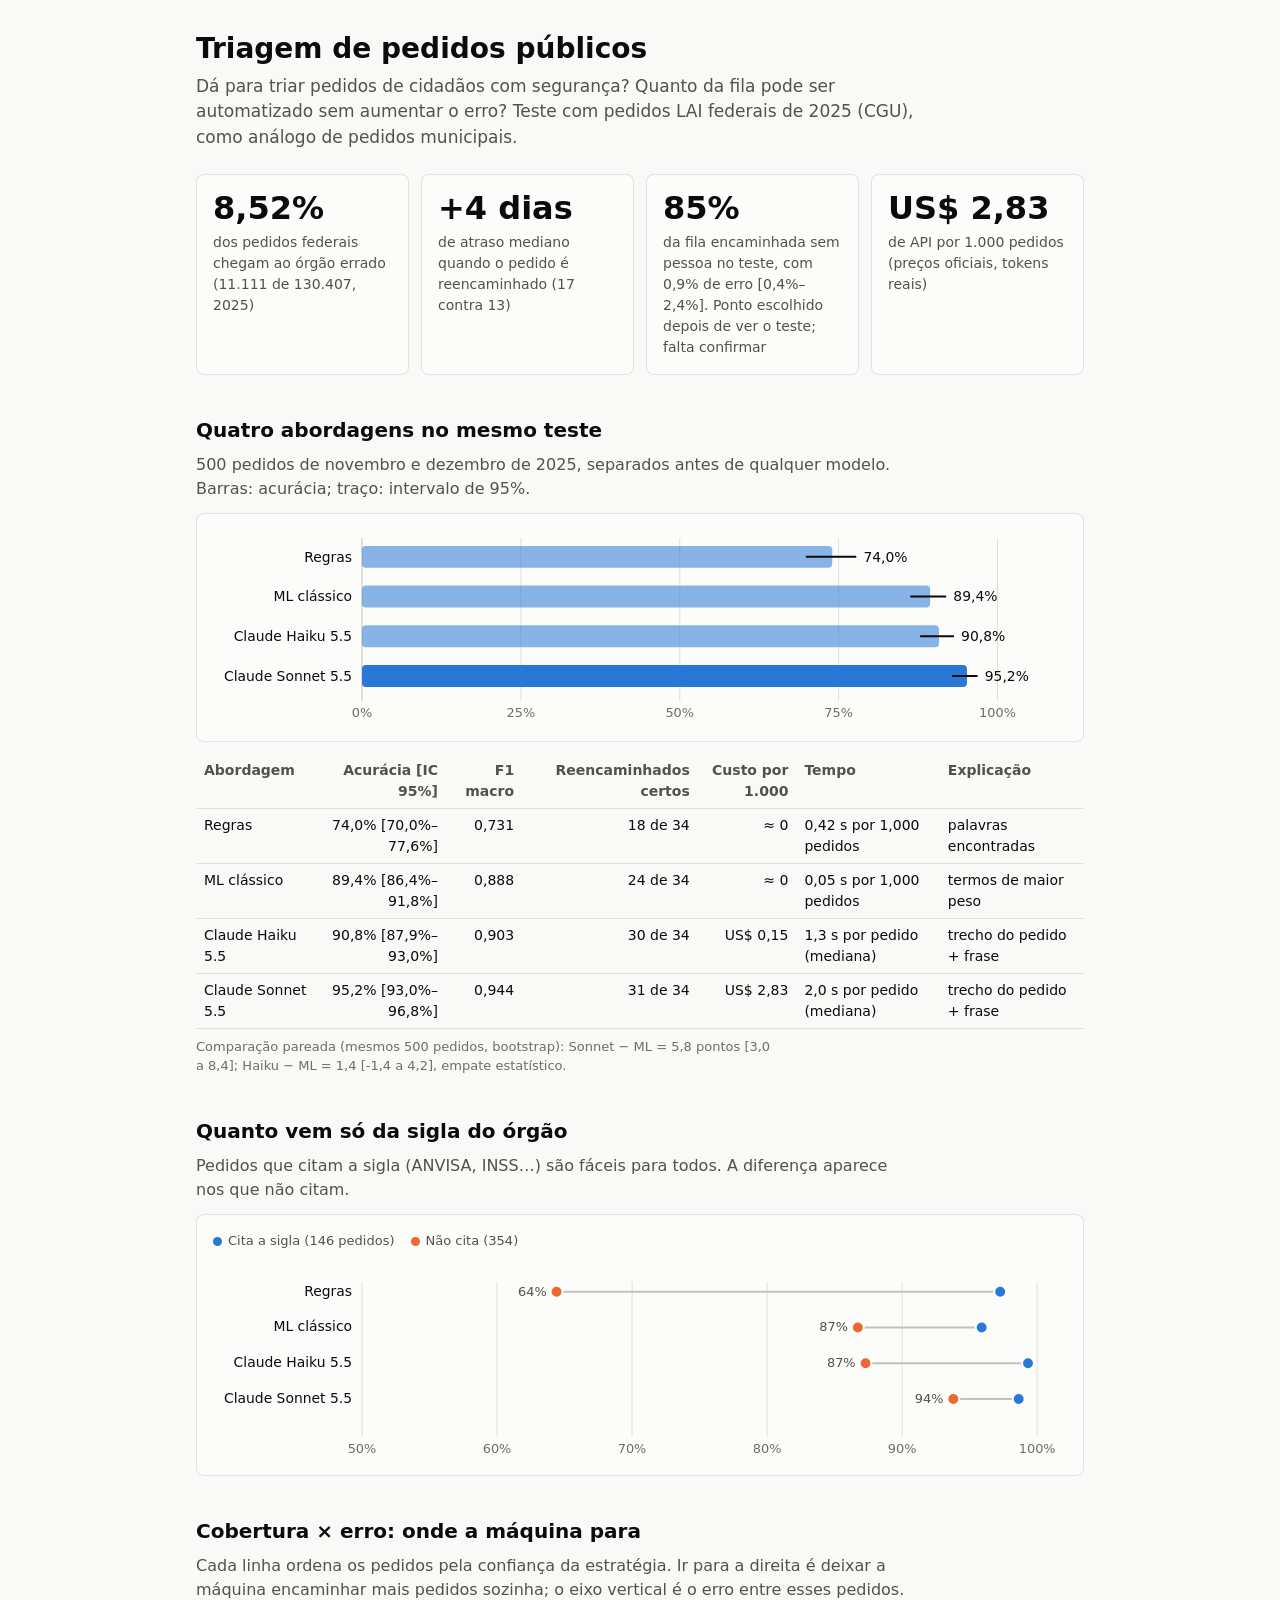
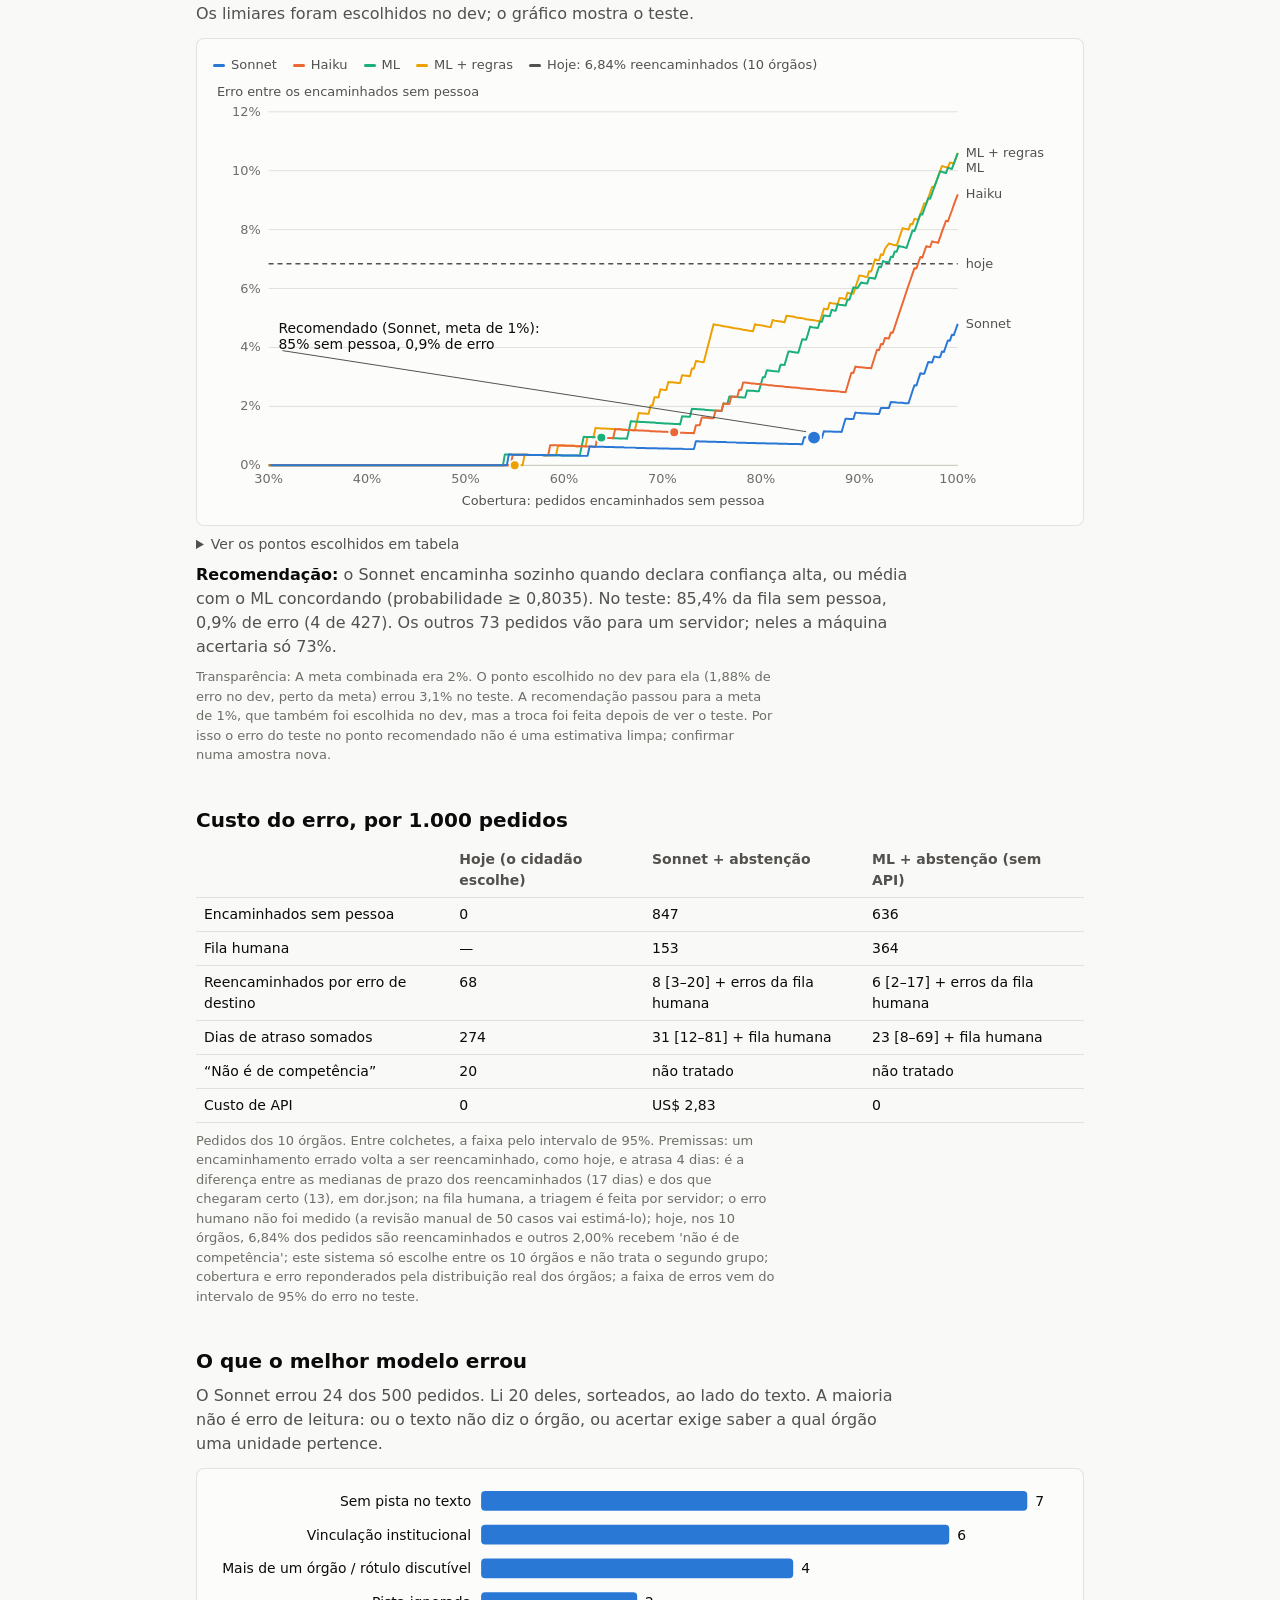
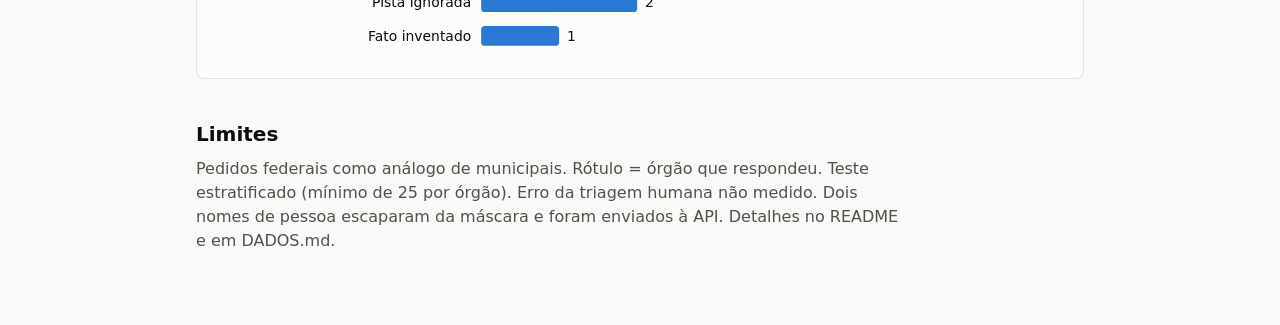
==== report.html @ 38d120eb "Marco 5: README para avaliador de negócio, DECISAO, report.html e roteiro - README na ordem: dor, o " ====
<!doctype html>
<html lang="pt-BR">
<head>
<meta charset="utf-8">
<meta name="viewport" content="width=device-width, initial-scale=1">
<title>Triagem de pedidos públicos</title>
<style>
:root {
  color-scheme: light;
  --page: #f9f9f7; --surface: #fcfcfb; --ink: #0b0b0b; --ink-2: #52514e; --muted: #6f6d68;
  --grid: #e1e0d9; --axis: #c3c2b7; --border: rgba(11,11,11,0.10);
  --s1: #2a78d6; --s2: #eb6834; --s3: #1baf7a; --s4: #eda100; --ref: #52514e;
}
@media (prefers-color-scheme: dark) {
  :root:not([data-theme="light"]) {
    color-scheme: dark;
    --page: #0d0d0d; --surface: #1a1a19; --ink: #f0efec; --ink-2: #c3c2b7; --muted: #9a988f;
    --grid: #2c2c2a; --axis: #383835; --border: rgba(255,255,255,0.10);
    --s1: #3987e5; --s2: #d95926; --s3: #199e70; --s4: #c98500; --ref: #c3c2b7;
  }
}
:root[data-theme="dark"] {
  color-scheme: dark;
  --page: #0d0d0d; --surface: #1a1a19; --ink: #f0efec; --ink-2: #c3c2b7; --muted: #9a988f;
  --grid: #2c2c2a; --axis: #383835; --border: rgba(255,255,255,0.10);
  --s1: #3987e5; --s2: #d95926; --s3: #199e70; --s4: #c98500; --ref: #c3c2b7;
}
* { box-sizing: border-box; }
body { margin: 0; background: var(--page); color: var(--ink); font: 16px/1.5 system-ui, -apple-system, "Segoe UI", sans-serif; }
main { max-width: 920px; margin: 0 auto; padding: 32px 16px 64px; }
h1 { font-size: 28px; line-height: 1.2; margin: 0 0 8px; }
h2 { font-size: 20px; margin: 40px 0 8px; }
p { margin: 8px 0; color: var(--ink-2); max-width: 70ch; }
.lead { font-size: 17px; }
.tiles { display: grid; grid-template-columns: repeat(auto-fit, minmax(min(180px, 100%), 1fr)); gap: 12px; margin: 24px 0 8px; }
.tile { background: var(--surface); border: 1px solid var(--border); border-radius: 8px; padding: 16px; }
.tile .v { font-size: 32px; font-weight: 600; line-height: 1.1; }
.tile .l { color: var(--ink-2); font-size: 14px; margin-top: 6px; }
.card { background: var(--surface); border: 1px solid var(--border); border-radius: 8px; padding: 16px; margin-top: 12px; position: relative; overflow-x: auto; }
svg { display: block; width: 100%; min-width: 600px; height: auto; overflow: visible; }
svg text { fill: var(--muted); font-size: 13px; font-variant-numeric: tabular-nums; }
svg .lbl { fill: var(--ink); font-size: 14px; }
svg .lbl2 { fill: var(--ink-2); font-size: 13px; }
.legend { display: flex; flex-wrap: wrap; gap: 16px; font-size: 13px; color: var(--ink-2); margin-bottom: 8px; }
.legend span::before { content: ""; display: inline-block; width: 12px; height: 3px; border-radius: 2px; background: var(--c); margin-right: 6px; vertical-align: middle; }
.legend .dot::before { width: 9px; height: 9px; border-radius: 50%; }
.tip { position: absolute; pointer-events: none; background: var(--surface); color: var(--ink); border: 1px solid var(--border);
       border-radius: 6px; padding: 8px 10px; font-size: 13px; box-shadow: 0 2px 8px rgba(0,0,0,0.12); display: none; white-space: nowrap; z-index: 2; }
table { border-collapse: collapse; width: 100%; font-size: 14px; font-variant-numeric: tabular-nums; }
th, td { text-align: left; padding: 6px 8px; border-bottom: 1px solid var(--grid); vertical-align: top; }
th { color: var(--ink-2); font-weight: 600; }
td.n, th.n { text-align: right; }
.scroll { overflow-x: auto; }
details { margin-top: 8px; font-size: 14px; color: var(--ink-2); }
summary { cursor: pointer; }
.note { font-size: 13px; color: var(--muted); }
strong { color: var(--ink); }
</style>
</head>
<body>
<main>
<h1>Triagem de pedidos públicos</h1>
<p class="lead">Dá para triar pedidos de cidadãos com segurança? Quanto da fila pode ser automatizado sem aumentar o erro? Teste com pedidos LAI federais de 2025 (CGU), como análogo de pedidos municipais.</p>

<div class="tiles" id="tiles"></div>

<h2>Quatro abordagens no mesmo teste</h2>
<p>500 pedidos de novembro e dezembro de 2025, separados antes de qualquer modelo. Barras: acurácia; traço: intervalo de 95%.</p>
<div class="card" id="c-acur"><div class="tip"></div></div>
<div class="scroll" style="margin-top:12px"><table id="t-abord"></table></div>
<p class="note" id="n-pareada"></p>

<h2>Quanto vem só da sigla do órgão</h2>
<p>Pedidos que citam a sigla (ANVISA, INSS…) são fáceis para todos. A diferença aparece nos que não citam.</p>
<div class="card" id="c-sigla"><div class="tip"></div></div>

<h2>Cobertura × erro: onde a máquina para</h2>
<p>Cada linha ordena os pedidos pela confiança da estratégia. Ir para a direita é deixar a máquina encaminhar mais pedidos sozinha; o eixo vertical é o erro entre esses pedidos. Os limiares foram escolhidos no dev; o gráfico mostra o teste.</p>
<div class="card" id="c-curva"><div class="tip"></div></div>
<details><summary>Ver os pontos escolhidos em tabela</summary><div class="scroll"><table id="t-pontos"></table></div></details>
<p id="p-rec"></p>
<p class="note" id="p-pre"></p>

<h2>Custo do erro, por 1.000 pedidos</h2>
<div class="scroll"><table id="t-custo"></table></div>
<p class="note" id="p-premissas"></p>

<h2>O que o melhor modelo errou</h2>
<p id="p-erros"></p>
<div class="card" id="c-erros"><div class="tip"></div></div>

<h2>Limites</h2>
<p>Pedidos federais como análogo de municipais. Rótulo = órgão que respondeu. Teste estratificado (mínimo de 25 por órgão). Erro da triagem humana não medido. Dois nomes de pessoa escaparam da máscara e foram enviados à API. Detalhes no README e em DADOS.md.</p>
</main>
<script>
const D = {"dor": {"pct_errado": 8.52, "n": 130407, "n_errado": 11111, "atraso": 4.0, "med_certo": 13.0, "med_reenc": 17.0, "pct_reenc_top10": 6.84}, "abordagens": [{"nome": "regras", "rotulo": "Regras", "acuracia": 0.74, "ic": [0.6998, 0.7765], "f1": 0.7308, "cita": 0.9726, "n_cita": 146, "nao_cita": 0.6441, "n_nao_cita": 354, "reenc": "18 de 34", "custo_1000": 0.0, "tempo": "0,42 s por 1,000 pedidos"}, {"nome": "ml", "rotulo": "ML clássico", "acuracia": 0.894, "ic": [0.8639, 0.918], "f1": 0.8881, "cita": 0.9589, "n_cita": 146, "nao_cita": 0.8672, "n_nao_cita": 354, "reenc": "24 de 34", "custo_1000": 0.0, "tempo": "0,05 s por 1,000 pedidos"}, {"nome": "haiku", "rotulo": "Claude Haiku 5.5", "acuracia": 0.908, "ic": [0.8795, 0.9303], "f1": 0.9029, "cita": 0.9932, "n_cita": 146, "nao_cita": 0.8729, "n_nao_cita": 354, "reenc": "30 de 34", "custo_1000": 0.149, "tempo": "1,3 s por pedido (mediana)"}, {"nome": "sonnet", "rotulo": "Claude Sonnet 5.5", "acuracia": 0.952, "ic": [0.9296, 0.9675], "f1": 0.9435, "cita": 0.9863, "n_cita": 146, "nao_cita": 0.9379, "n_nao_cita": 354, "reenc": "31 de 34", "custo_1000": 2.8349, "tempo": "2,0 s por pedido (mediana)"}], "comparacoes": {"sonnet_vs_ml": {"diferenca_pp": 5.8, "ic95_pp": [3.0, 8.4], "so_a_acerta": 38, "so_b_acerta": 9}, "haiku_vs_ml": {"diferenca_pp": 1.4, "ic95_pp": [-1.4, 4.2], "so_a_acerta": 29, "so_b_acerta": 22}, "sonnet_vs_haiku": {"diferenca_pp": 4.4, "ic95_pp": [2.6, 6.4], "so_a_acerta": 25, "so_b_acerta": 3}, "haiku_vs_regras": {"diferenca_pp": 16.8, "ic95_pp": [13.2, 20.6], "so_a_acerta": 95, "so_b_acerta": 11}}, "curvas": {"ml": {"rotulo": "ML", "pontos": [[0.052, 0.0], [0.082, 0.0], [0.096, 0.0], [0.112, 0.0], [0.128, 0.0], [0.142, 0.0], [0.16, 0.0], [0.172, 0.0], [0.18, 0.0], [0.184, 0.0], [0.196, 0.0], [0.204, 0.0], [0.206, 0.0], [0.212, 0.0], [0.22, 0.0], [0.226, 0.0], [0.228, 0.0], [0.232, 0.0], [0.24, 0.0], [0.244, 0.0], [0.248, 0.0], [0.252, 0.0], [0.256, 0.0], [0.258, 0.0], [0.264, 0.0], [0.266, 0.0], [0.268, 0.0], [0.272, 0.0], [0.274, 0.0], [0.278, 0.0], [0.284, 0.0], [0.29, 0.0], [0.296, 0.0], [0.298, 0.0], [0.3, 0.0], [0.304, 0.0], [0.306, 0.0], [0.31, 0.0], [0.316, 0.0], [0.322, 0.0], [0.33, 0.0], [0.332, 0.0], [0.336, 0.0], [0.34, 0.0], [0.342, 0.0], [0.348, 0.0], [0.352, 0.0], [0.354, 0.0], [0.356, 0.0], [0.358, 0.0], [0.36, 0.0], [0.362, 0.0], [0.364, 0.0], [0.37, 0.0], [0.372, 0.0], [0.374, 0.0], [0.376, 0.0], [0.378, 0.0], [0.38, 0.0], [0.382, 0.0], [0.384, 0.0], [0.386, 0.0], [0.388, 0.0], [0.396, 0.0], [0.398, 0.0], [0.4, 0.0], [0.402, 0.0], [0.406, 0.0], [0.408, 0.0], [0.41, 0.0], [0.412, 0.0], [0.414, 0.0], [0.416, 0.0], [0.418, 0.0], [0.42, 0.0], [0.422, 0.0], [0.424, 0.0], [0.426, 0.0], [0.428, 0.0], [0.43, 0.0], [0.432, 0.0], [0.434, 0.0], [0.436, 0.0], [0.438, 0.0], [0.44, 0.0], [0.442, 0.0], [0.444, 0.0], [0.446, 0.0], [0.45, 0.0], [0.452, 0.0], [0.454, 0.0], [0.456, 0.0], [0.458, 0.0], [0.46, 0.0], [0.462, 0.0], [0.464, 0.0], [0.466, 0.0], [0.468, 0.0], [0.47, 0.0], [0.474, 0.0], [0.476, 0.0], [0.478, 0.0], [0.48, 0.0], [0.482, 0.0], [0.484, 0.0], [0.486, 0.0], [0.488, 0.0], [0.49, 0.0], [0.492, 0.0], [0.494, 0.0], [0.496, 0.0], [0.498, 0.0], [0.5, 0.0], [0.504, 0.0], [0.506, 0.0], [0.51, 0.0], [0.512, 0.0], [0.514, 0.0], [0.518, 0.0], [0.52, 0.0], [0.522, 0.0], [0.524, 0.0], [0.526, 0.0], [0.528, 0.0], [0.53, 0.0], [0.532, 0.0], [0.536, 0.0], [0.538, 0.0], [0.54, 0.0037], [0.542, 0.0037], [0.544, 0.0037], [0.546, 0.0037], [0.548, 0.0036], [0.55, 0.0036], [0.552, 0.0036], [0.554, 0.0036], [0.556, 0.0036], [0.558, 0.0036], [0.56, 0.0036], [0.562, 0.0036], [0.566, 0.0035], [0.568, 0.0035], [0.57, 0.0035], [0.572, 0.0035], [0.574, 0.0035], [0.576, 0.0035], [0.58, 0.0034], [0.582, 0.0034], [0.586, 0.0034], [0.588, 0.0034], [0.59, 0.0034], [0.592, 0.0034], [0.594, 0.0034], [0.596, 0.0034], [0.598, 0.0033], [0.6, 0.0033], [0.602, 0.0033], [0.604, 0.0033], [0.606, 0.0033], [0.608, 0.0033], [0.61, 0.0033], [0.612, 0.0033], [0.614, 0.0033], [0.616, 0.0032], [0.618, 0.0065], [0.62, 0.0097], [0.622, 0.0096], [0.624, 0.0096], [0.626, 0.0096], [0.628, 0.0096], [0.63, 0.0095], [0.632, 0.0095], [0.634, 0.0095], [0.636, 0.0094], [0.638, 0.0094], [0.64, 0.0094], [0.644, 0.0093], [0.646, 0.0093], [0.648, 0.0093], [0.65, 0.0092], [0.652, 0.0092], [0.654, 0.0092], [0.656, 0.0091], [0.658, 0.0091], [0.66, 0.0091], [0.662, 0.0091], [0.664, 0.009], [0.666, 0.012], [0.668, 0.015], [0.67, 0.0149], [0.672, 0.0149], [0.674, 0.0148], [0.676, 0.0148], [0.678, 0.0147], [0.68, 0.0147], [0.682, 0.0147], [0.684, 0.0146], [0.686, 0.0146], [0.688, 0.0145], [0.69, 0.0145], [0.692, 0.0145], [0.694, 0.0144], [0.696, 0.0144], [0.7, 0.0143], [0.702, 0.0142], [0.704, 0.0142], [0.706, 0.0142], [0.708, 0.0141], [0.71, 0.0141], [0.712, 0.014], [0.714, 0.014], [0.716, 0.014], [0.718, 0.0139], [0.72, 0.0167], [0.722, 0.0166], [0.724, 0.0166], [0.726, 0.0165], [0.728, 0.0165], [0.73, 0.0192], [0.732, 0.0191], [0.734, 0.0191], [0.736, 0.019], [0.738, 0.019], [0.74, 0.0189], [0.742, 0.0189], [0.744, 0.0188], [0.746, 0.0188], [0.748, 0.0187], [0.75, 0.0187], [0.752, 0.0186], [0.754, 0.0186], [0.756, 0.0185], [0.758, 0.0185], [0.76, 0.0184], [0.762, 0.021], [0.764, 0.0209], [0.766, 0.0209], [0.768, 0.0234], [0.77, 0.0234], [0.772, 0.0233], [0.774, 0.0233], [0.776, 0.0232], [0.778, 0.0231], [0.78, 0.0231], [0.782, 0.023], [0.784, 0.023], [0.786, 0.0254], [0.79, 0.0253], [0.792, 0.0253], [0.794, 0.0252], [0.796, 0.0251], [0.798, 0.0251], [0.8, 0.0275], [0.802, 0.0299], [0.804, 0.0299], [0.806, 0.0323], [0.808, 0.0322], [0.81, 0.0321], [0.812, 0.032], [0.814, 0.0319], [0.816, 0.0319], [0.818, 0.0318], [0.82, 0.0341], [0.822, 0.0341], [0.824, 0.034], [0.826, 0.0363], [0.828, 0.0386], [0.83, 0.0386], [0.832, 0.0385], [0.834, 0.0384], [0.836, 0.0383], [0.838, 0.0382], [0.84, 0.0405], [0.842, 0.0428], [0.844, 0.0427], [0.846, 0.0426], [0.848, 0.0448], [0.85, 0.0471], [0.852, 0.0469], [0.854, 0.0468], [0.856, 0.0467], [0.858, 0.0466], [0.86, 0.0488], [0.862, 0.0487], [0.864, 0.0509], [0.866, 0.0508], [0.868, 0.0507], [0.87, 0.0506], [0.872, 0.0528], [0.874, 0.0526], [0.876, 0.0525], [0.878, 0.0547], [0.88, 0.0545], [0.882, 0.0544], [0.884, 0.0543], [0.886, 0.0542], [0.888, 0.0563], [0.89, 0.0562], [0.892, 0.0583], [0.894, 0.0604], [0.896, 0.0603], [0.898, 0.0601], [0.902, 0.0621], [0.904, 0.0619], [0.906, 0.0618], [0.908, 0.0617], [0.91, 0.0637], [0.912, 0.0636], [0.914, 0.0635], [0.916, 0.0633], [0.918, 0.0654], [0.92, 0.0674], [0.922, 0.0672], [0.924, 0.0693], [0.926, 0.0691], [0.928, 0.069], [0.93, 0.0688], [0.932, 0.0708], [0.934, 0.0707], [0.936, 0.0726], [0.938, 0.0725], [0.94, 0.0745], [0.942, 0.0743], [0.944, 0.0742], [0.946, 0.074], [0.948, 0.0738], [0.95, 0.0758], [0.952, 0.0777], [0.954, 0.0797], [0.956, 0.0795], [0.958, 0.0814], [0.96, 0.0833], [0.962, 0.0852], [0.964, 0.0851], [0.966, 0.087], [0.968, 0.0888], [0.97, 0.0907], [0.972, 0.0905], [0.974, 0.0924], [0.976, 0.0943], [0.978, 0.0961], [0.98, 0.098], [0.982, 0.0998], [0.984, 0.0996], [0.986, 0.0994], [0.988, 0.0992], [0.99, 0.101], [0.992, 0.1008], [0.994, 0.1006], [0.996, 0.1024], [0.998, 0.1042], [1.0, 0.106]], "sem_abstencao": 0.106}, "ml_regras": {"rotulo": "ML + regras", "pontos": [[0.052, 0.0], [0.082, 0.0], [0.096, 0.0], [0.112, 0.0], [0.128, 0.0], [0.142, 0.0], [0.16, 0.0], [0.172, 0.0], [0.18, 0.0], [0.184, 0.0], [0.196, 0.0], [0.202, 0.0], [0.204, 0.0], [0.21, 0.0], [0.218, 0.0], [0.222, 0.0], [0.224, 0.0], [0.226, 0.0], [0.234, 0.0], [0.238, 0.0], [0.242, 0.0], [0.246, 0.0], [0.248, 0.0], [0.25, 0.0], [0.254, 0.0], [0.256, 0.0], [0.258, 0.0], [0.262, 0.0], [0.264, 0.0], [0.268, 0.0], [0.274, 0.0], [0.28, 0.0], [0.286, 0.0], [0.288, 0.0], [0.29, 0.0], [0.294, 0.0], [0.296, 0.0], [0.3, 0.0], [0.306, 0.0], [0.31, 0.0], [0.318, 0.0], [0.32, 0.0], [0.324, 0.0], [0.328, 0.0], [0.33, 0.0], [0.336, 0.0], [0.34, 0.0], [0.342, 0.0], [0.344, 0.0], [0.346, 0.0], [0.348, 0.0], [0.35, 0.0], [0.354, 0.0], [0.356, 0.0], [0.358, 0.0], [0.36, 0.0], [0.362, 0.0], [0.364, 0.0], [0.366, 0.0], [0.368, 0.0], [0.37, 0.0], [0.378, 0.0], [0.38, 0.0], [0.382, 0.0], [0.386, 0.0], [0.388, 0.0], [0.39, 0.0], [0.392, 0.0], [0.394, 0.0], [0.396, 0.0], [0.398, 0.0], [0.4, 0.0], [0.402, 0.0], [0.404, 0.0], [0.406, 0.0], [0.408, 0.0], [0.41, 0.0], [0.412, 0.0], [0.414, 0.0], [0.416, 0.0], [0.418, 0.0], [0.42, 0.0], [0.424, 0.0], [0.426, 0.0], [0.428, 0.0], [0.43, 0.0], [0.432, 0.0], [0.434, 0.0], [0.436, 0.0], [0.438, 0.0], [0.44, 0.0], [0.442, 0.0], [0.446, 0.0], [0.448, 0.0], [0.45, 0.0], [0.452, 0.0], [0.454, 0.0], [0.456, 0.0], [0.458, 0.0], [0.46, 0.0], [0.462, 0.0], [0.464, 0.0], [0.466, 0.0], [0.468, 0.0], [0.472, 0.0], [0.474, 0.0], [0.476, 0.0], [0.478, 0.0], [0.48, 0.0], [0.484, 0.0], [0.486, 0.0], [0.488, 0.0], [0.49, 0.0], [0.492, 0.0], [0.496, 0.0], [0.498, 0.0], [0.5, 0.0], [0.502, 0.0], [0.504, 0.0], [0.506, 0.0], [0.508, 0.0], [0.51, 0.0], [0.512, 0.0], [0.514, 0.0], [0.516, 0.0], [0.518, 0.0], [0.522, 0.0], [0.524, 0.0], [0.526, 0.0], [0.528, 0.0], [0.53, 0.0], [0.534, 0.0], [0.536, 0.0], [0.538, 0.0], [0.54, 0.0], [0.542, 0.0], [0.544, 0.0], [0.546, 0.0], [0.548, 0.0], [0.55, 0.0], [0.552, 0.0], [0.554, 0.0], [0.556, 0.0], [0.558, 0.0], [0.56, 0.0036], [0.562, 0.0036], [0.564, 0.0035], [0.566, 0.0035], [0.568, 0.0035], [0.57, 0.0035], [0.572, 0.0035], [0.574, 0.0035], [0.576, 0.0035], [0.578, 0.0035], [0.582, 0.0034], [0.584, 0.0034], [0.586, 0.0034], [0.588, 0.0034], [0.59, 0.0034], [0.592, 0.0034], [0.594, 0.0067], [0.596, 0.0067], [0.598, 0.0067], [0.6, 0.0067], [0.602, 0.0066], [0.604, 0.0066], [0.606, 0.0066], [0.608, 0.0066], [0.61, 0.0066], [0.612, 0.0065], [0.614, 0.0065], [0.616, 0.0065], [0.618, 0.0065], [0.62, 0.0065], [0.622, 0.0064], [0.624, 0.0096], [0.626, 0.0096], [0.628, 0.0096], [0.63, 0.0095], [0.632, 0.0127], [0.634, 0.0126], [0.636, 0.0126], [0.638, 0.0125], [0.64, 0.0125], [0.642, 0.0125], [0.644, 0.0124], [0.646, 0.0124], [0.648, 0.0123], [0.65, 0.0123], [0.652, 0.0123], [0.654, 0.0122], [0.656, 0.0122], [0.658, 0.0122], [0.66, 0.0121], [0.662, 0.0121], [0.664, 0.012], [0.666, 0.012], [0.668, 0.012], [0.67, 0.0119], [0.672, 0.0119], [0.674, 0.0148], [0.676, 0.0178], [0.678, 0.0177], [0.68, 0.0176], [0.682, 0.0176], [0.684, 0.0175], [0.686, 0.0175], [0.688, 0.0203], [0.69, 0.0203], [0.692, 0.0231], [0.694, 0.0231], [0.696, 0.023], [0.698, 0.0258], [0.7, 0.0257], [0.702, 0.0256], [0.704, 0.0256], [0.706, 0.0283], [0.708, 0.0282], [0.71, 0.0282], [0.712, 0.0281], [0.714, 0.028], [0.716, 0.0279], [0.718, 0.0279], [0.72, 0.0306], [0.722, 0.0305], [0.724, 0.0304], [0.726, 0.0303], [0.728, 0.0302], [0.73, 0.0329], [0.732, 0.0328], [0.734, 0.0354], [0.736, 0.0353], [0.738, 0.0352], [0.74, 0.0351], [0.742, 0.035], [0.744, 0.0376], [0.746, 0.0402], [0.748, 0.0428], [0.75, 0.0453], [0.752, 0.0479], [0.754, 0.0477], [0.756, 0.0476], [0.758, 0.0475], [0.76, 0.0474], [0.762, 0.0472], [0.764, 0.0471], [0.766, 0.047], [0.768, 0.0469], [0.77, 0.0468], [0.772, 0.0466], [0.774, 0.0465], [0.776, 0.0464], [0.778, 0.0463], [0.78, 0.0462], [0.782, 0.046], [0.784, 0.0459], [0.786, 0.0458], [0.788, 0.0457], [0.79, 0.0456], [0.792, 0.0455], [0.794, 0.0479], [0.796, 0.0477], [0.798, 0.0476], [0.8, 0.0475], [0.804, 0.0473], [0.806, 0.0471], [0.808, 0.047], [0.81, 0.0469], [0.812, 0.0493], [0.814, 0.0491], [0.816, 0.049], [0.818, 0.0489], [0.82, 0.0488], [0.822, 0.0487], [0.824, 0.0485], [0.826, 0.0508], [0.828, 0.0507], [0.83, 0.0506], [0.832, 0.0505], [0.834, 0.0504], [0.836, 0.0502], [0.838, 0.0501], [0.84, 0.05], [0.842, 0.0499], [0.844, 0.0498], [0.846, 0.0496], [0.848, 0.0495], [0.85, 0.0494], [0.852, 0.0493], [0.854, 0.0492], [0.856, 0.0491], [0.858, 0.049], [0.86, 0.0488], [0.862, 0.051], [0.864, 0.0532], [0.866, 0.0531], [0.868, 0.053], [0.87, 0.0552], [0.872, 0.055], [0.874, 0.0549], [0.876, 0.0548], [0.878, 0.0547], [0.88, 0.0568], [0.882, 0.0567], [0.884, 0.0566], [0.886, 0.0564], [0.888, 0.0586], [0.89, 0.0584], [0.892, 0.0583], [0.894, 0.0582], [0.896, 0.0603], [0.898, 0.0624], [0.9, 0.0644], [0.902, 0.0643], [0.904, 0.0642], [0.906, 0.064], [0.908, 0.0639], [0.91, 0.0659], [0.912, 0.0658], [0.914, 0.0678], [0.916, 0.0699], [0.918, 0.0697], [0.92, 0.0696], [0.922, 0.0716], [0.924, 0.0714], [0.926, 0.0734], [0.93, 0.0753], [0.932, 0.0751], [0.934, 0.0749], [0.936, 0.0748], [0.938, 0.0746], [0.94, 0.0766], [0.942, 0.0786], [0.944, 0.0805], [0.946, 0.0803], [0.948, 0.0802], [0.95, 0.08], [0.952, 0.0819], [0.954, 0.0818], [0.956, 0.0837], [0.958, 0.0835], [0.96, 0.0833], [0.962, 0.0852], [0.964, 0.0871], [0.966, 0.089], [0.968, 0.0888], [0.97, 0.0907], [0.972, 0.0926], [0.974, 0.0945], [0.976, 0.0943], [0.978, 0.0961], [0.98, 0.098], [0.982, 0.0998], [0.984, 0.1016], [0.986, 0.1014], [0.988, 0.1012], [0.99, 0.101], [0.992, 0.1028], [0.994, 0.1026], [0.996, 0.1024], [0.998, 0.1042], [1.0, 0.106]], "sem_abstencao": 0.106}, "haiku": {"rotulo": "Haiku", "pontos": [[0.052, 0.0], [0.08, 0.0], [0.094, 0.0], [0.108, 0.0], [0.124, 0.0], [0.138, 0.0], [0.156, 0.0], [0.166, 0.0], [0.174, 0.0], [0.178, 0.0], [0.19, 0.0], [0.194, 0.0], [0.196, 0.0], [0.2, 0.0], [0.208, 0.0], [0.214, 0.0], [0.216, 0.0], [0.218, 0.0], [0.226, 0.0], [0.23, 0.0], [0.232, 0.0], [0.236, 0.0], [0.24, 0.0], [0.242, 0.0], [0.248, 0.0], [0.25, 0.0], [0.252, 0.0], [0.256, 0.0], [0.258, 0.0], [0.262, 0.0], [0.266, 0.0], [0.272, 0.0], [0.276, 0.0], [0.278, 0.0], [0.282, 0.0], [0.284, 0.0], [0.288, 0.0], [0.294, 0.0], [0.3, 0.0], [0.308, 0.0], [0.31, 0.0], [0.314, 0.0], [0.316, 0.0], [0.318, 0.0], [0.324, 0.0], [0.328, 0.0], [0.33, 0.0], [0.332, 0.0], [0.334, 0.0], [0.336, 0.0], [0.338, 0.0], [0.34, 0.0], [0.342, 0.0], [0.344, 0.0], [0.346, 0.0], [0.348, 0.0], [0.35, 0.0], [0.352, 0.0], [0.354, 0.0], [0.356, 0.0], [0.358, 0.0], [0.36, 0.0], [0.362, 0.0], [0.364, 0.0], [0.366, 0.0], [0.368, 0.0], [0.372, 0.0], [0.374, 0.0], [0.376, 0.0], [0.378, 0.0], [0.38, 0.0], [0.382, 0.0], [0.384, 0.0], [0.386, 0.0], [0.388, 0.0], [0.39, 0.0], [0.392, 0.0], [0.394, 0.0], [0.396, 0.0], [0.398, 0.0], [0.4, 0.0], [0.402, 0.0], [0.404, 0.0], [0.406, 0.0], [0.408, 0.0], [0.41, 0.0], [0.412, 0.0], [0.414, 0.0], [0.416, 0.0], [0.418, 0.0], [0.42, 0.0], [0.422, 0.0], [0.424, 0.0], [0.426, 0.0], [0.428, 0.0], [0.43, 0.0], [0.432, 0.0], [0.434, 0.0], [0.436, 0.0], [0.438, 0.0], [0.44, 0.0], [0.442, 0.0], [0.444, 0.0], [0.446, 0.0], [0.448, 0.0], [0.45, 0.0], [0.452, 0.0], [0.454, 0.0], [0.458, 0.0], [0.46, 0.0], [0.464, 0.0], [0.466, 0.0], [0.468, 0.0], [0.47, 0.0], [0.472, 0.0], [0.474, 0.0], [0.476, 0.0], [0.48, 0.0], [0.482, 0.0], [0.484, 0.0], [0.486, 0.0], [0.488, 0.0], [0.49, 0.0], [0.492, 0.0], [0.494, 0.0], [0.496, 0.0], [0.498, 0.0], [0.5, 0.0], [0.502, 0.0], [0.504, 0.0], [0.508, 0.0], [0.51, 0.0], [0.512, 0.0], [0.514, 0.0], [0.516, 0.0], [0.518, 0.0], [0.52, 0.0], [0.522, 0.0], [0.524, 0.0], [0.526, 0.0], [0.528, 0.0], [0.53, 0.0], [0.532, 0.0], [0.534, 0.0], [0.536, 0.0], [0.538, 0.0], [0.54, 0.0], [0.542, 0.0], [0.544, 0.0], [0.546, 0.0], [0.548, 0.0036], [0.55, 0.0036], [0.552, 0.0036], [0.554, 0.0036], [0.556, 0.0036], [0.558, 0.0036], [0.56, 0.0036], [0.562, 0.0036], [0.566, 0.0035], [0.568, 0.0035], [0.57, 0.0035], [0.572, 0.0035], [0.574, 0.0035], [0.576, 0.0035], [0.578, 0.0035], [0.58, 0.0034], [0.582, 0.0034], [0.584, 0.0034], [0.586, 0.0068], [0.588, 0.0068], [0.59, 0.0068], [0.592, 0.0068], [0.594, 0.0067], [0.596, 0.0067], [0.598, 0.0067], [0.6, 0.0067], [0.602, 0.0066], [0.604, 0.0066], [0.606, 0.0066], [0.61, 0.0066], [0.612, 0.0065], [0.614, 0.0065], [0.616, 0.0065], [0.618, 0.0065], [0.62, 0.0065], [0.622, 0.0064], [0.624, 0.0064], [0.626, 0.0064], [0.628, 0.0064], [0.63, 0.0063], [0.632, 0.0063], [0.634, 0.0095], [0.636, 0.0094], [0.638, 0.0094], [0.64, 0.0094], [0.642, 0.0093], [0.644, 0.0093], [0.646, 0.0093], [0.648, 0.0093], [0.65, 0.0092], [0.652, 0.0123], [0.654, 0.0122], [0.656, 0.0122], [0.658, 0.0122], [0.66, 0.0121], [0.662, 0.0121], [0.664, 0.012], [0.668, 0.012], [0.67, 0.0119], [0.672, 0.0119], [0.674, 0.0119], [0.676, 0.0118], [0.678, 0.0118], [0.68, 0.0118], [0.682, 0.0117], [0.684, 0.0117], [0.686, 0.0117], [0.688, 0.0116], [0.69, 0.0116], [0.692, 0.0116], [0.694, 0.0115], [0.696, 0.0115], [0.698, 0.0115], [0.7, 0.0114], [0.702, 0.0114], [0.704, 0.0114], [0.706, 0.0113], [0.708, 0.0113], [0.71, 0.0113], [0.712, 0.0112], [0.714, 0.0112], [0.716, 0.0112], [0.718, 0.0111], [0.72, 0.0111], [0.722, 0.0111], [0.724, 0.011], [0.726, 0.011], [0.728, 0.011], [0.73, 0.011], [0.732, 0.0109], [0.734, 0.0136], [0.736, 0.0136], [0.738, 0.0136], [0.74, 0.0162], [0.742, 0.0162], [0.744, 0.0161], [0.746, 0.0161], [0.748, 0.016], [0.75, 0.016], [0.752, 0.016], [0.754, 0.0186], [0.756, 0.0185], [0.758, 0.0185], [0.76, 0.0184], [0.762, 0.021], [0.764, 0.0209], [0.766, 0.0209], [0.768, 0.0208], [0.77, 0.0234], [0.772, 0.0233], [0.774, 0.0233], [0.776, 0.0232], [0.778, 0.0257], [0.78, 0.0256], [0.782, 0.0281], [0.784, 0.0281], [0.786, 0.028], [0.788, 0.0279], [0.79, 0.0278], [0.792, 0.0278], [0.796, 0.0276], [0.798, 0.0276], [0.8, 0.0275], [0.802, 0.0274], [0.804, 0.0274], [0.806, 0.0273], [0.808, 0.0272], [0.81, 0.0272], [0.814, 0.027], [0.82, 0.0268], [0.822, 0.0268], [0.824, 0.0267], [0.826, 0.0266], [0.828, 0.0266], [0.832, 0.0264], [0.834, 0.0264], [0.836, 0.0263], [0.838, 0.0263], [0.84, 0.0262], [0.842, 0.0261], [0.844, 0.0261], [0.846, 0.026], [0.848, 0.0259], [0.85, 0.0259], [0.852, 0.0258], [0.854, 0.0258], [0.856, 0.0257], [0.858, 0.0256], [0.86, 0.0256], [0.862, 0.0255], [0.864, 0.0255], [0.866, 0.0254], [0.868, 0.0253], [0.87, 0.0253], [0.872, 0.0252], [0.874, 0.0252], [0.876, 0.0251], [0.878, 0.0251], [0.88, 0.025], [0.882, 0.0249], [0.884, 0.0249], [0.886, 0.0248], [0.888, 0.027], [0.89, 0.0292], [0.892, 0.0314], [0.894, 0.0313], [0.896, 0.0335], [0.898, 0.0334], [0.9, 0.0333], [0.902, 0.0333], [0.904, 0.0332], [0.906, 0.0331], [0.908, 0.033], [0.91, 0.033], [0.912, 0.0329], [0.914, 0.035], [0.916, 0.0371], [0.918, 0.0392], [0.92, 0.0391], [0.922, 0.0412], [0.924, 0.0411], [0.926, 0.0432], [0.928, 0.0431], [0.93, 0.043], [0.932, 0.0451], [0.934, 0.045], [0.936, 0.047], [0.938, 0.049], [0.94, 0.0511], [0.942, 0.0531], [0.944, 0.0551], [0.946, 0.0571], [0.948, 0.0591], [0.95, 0.0611], [0.952, 0.063], [0.954, 0.065], [0.956, 0.0669], [0.958, 0.0668], [0.96, 0.0688], [0.962, 0.0707], [0.964, 0.0705], [0.966, 0.0725], [0.968, 0.0744], [0.97, 0.0742], [0.972, 0.0741], [0.974, 0.076], [0.976, 0.0758], [0.978, 0.0757], [0.98, 0.0755], [0.982, 0.0774], [0.984, 0.0793], [0.986, 0.0811], [0.988, 0.083], [0.99, 0.0828], [0.992, 0.0847], [0.994, 0.0865], [0.996, 0.0884], [0.998, 0.0902], [1.0, 0.092]], "sem_abstencao": 0.092}, "sonnet": {"rotulo": "Sonnet", "pontos": [[0.052, 0.0], [0.082, 0.0], [0.096, 0.0], [0.108, 0.0], [0.124, 0.0], [0.138, 0.0], [0.154, 0.0], [0.166, 0.0], [0.174, 0.0], [0.178, 0.0], [0.19, 0.0], [0.196, 0.0], [0.198, 0.0], [0.202, 0.0], [0.21, 0.0], [0.214, 0.0], [0.216, 0.0], [0.22, 0.0], [0.228, 0.0], [0.232, 0.0], [0.236, 0.0], [0.24, 0.0], [0.244, 0.0], [0.246, 0.0], [0.25, 0.0], [0.252, 0.0], [0.254, 0.0], [0.258, 0.0], [0.26, 0.0], [0.264, 0.0], [0.268, 0.0], [0.274, 0.0], [0.28, 0.0], [0.282, 0.0], [0.286, 0.0], [0.288, 0.0], [0.292, 0.0], [0.298, 0.0], [0.302, 0.0], [0.31, 0.0], [0.312, 0.0], [0.316, 0.0], [0.318, 0.0], [0.322, 0.0], [0.326, 0.0], [0.328, 0.0], [0.33, 0.0], [0.332, 0.0], [0.334, 0.0], [0.336, 0.0], [0.338, 0.0], [0.34, 0.0], [0.342, 0.0], [0.344, 0.0], [0.346, 0.0], [0.348, 0.0], [0.35, 0.0], [0.352, 0.0], [0.354, 0.0], [0.356, 0.0], [0.358, 0.0], [0.362, 0.0], [0.364, 0.0], [0.366, 0.0], [0.37, 0.0], [0.372, 0.0], [0.374, 0.0], [0.376, 0.0], [0.378, 0.0], [0.38, 0.0], [0.382, 0.0], [0.384, 0.0], [0.386, 0.0], [0.388, 0.0], [0.39, 0.0], [0.392, 0.0], [0.394, 0.0], [0.396, 0.0], [0.398, 0.0], [0.4, 0.0], [0.402, 0.0], [0.404, 0.0], [0.406, 0.0], [0.408, 0.0], [0.41, 0.0], [0.412, 0.0], [0.414, 0.0], [0.416, 0.0], [0.418, 0.0], [0.42, 0.0], [0.422, 0.0], [0.424, 0.0], [0.426, 0.0], [0.428, 0.0], [0.43, 0.0], [0.432, 0.0], [0.434, 0.0], [0.436, 0.0], [0.438, 0.0], [0.44, 0.0], [0.442, 0.0], [0.444, 0.0], [0.446, 0.0], [0.448, 0.0], [0.45, 0.0], [0.452, 0.0], [0.454, 0.0], [0.456, 0.0], [0.458, 0.0], [0.46, 0.0], [0.462, 0.0], [0.466, 0.0], [0.468, 0.0], [0.47, 0.0], [0.472, 0.0], [0.474, 0.0], [0.476, 0.0], [0.478, 0.0], [0.48, 0.0], [0.482, 0.0], [0.484, 0.0], [0.486, 0.0], [0.488, 0.0], [0.49, 0.0], [0.492, 0.0], [0.494, 0.0], [0.496, 0.0], [0.498, 0.0], [0.5, 0.0], [0.502, 0.0], [0.504, 0.0], [0.506, 0.0], [0.508, 0.0], [0.51, 0.0], [0.512, 0.0], [0.514, 0.0], [0.516, 0.0], [0.518, 0.0], [0.52, 0.0], [0.522, 0.0], [0.524, 0.0], [0.526, 0.0], [0.528, 0.0], [0.53, 0.0], [0.532, 0.0], [0.534, 0.0], [0.536, 0.0], [0.538, 0.0], [0.54, 0.0], [0.542, 0.0], [0.544, 0.0037], [0.546, 0.0037], [0.548, 0.0036], [0.55, 0.0036], [0.552, 0.0036], [0.554, 0.0036], [0.556, 0.0036], [0.558, 0.0036], [0.56, 0.0036], [0.564, 0.0035], [0.566, 0.0035], [0.568, 0.0035], [0.57, 0.0035], [0.572, 0.0035], [0.574, 0.0035], [0.576, 0.0035], [0.578, 0.0035], [0.58, 0.0034], [0.582, 0.0034], [0.584, 0.0034], [0.586, 0.0034], [0.588, 0.0034], [0.59, 0.0034], [0.592, 0.0034], [0.594, 0.0034], [0.596, 0.0034], [0.598, 0.0033], [0.6, 0.0033], [0.604, 0.0033], [0.606, 0.0033], [0.608, 0.0033], [0.61, 0.0033], [0.612, 0.0033], [0.614, 0.0033], [0.616, 0.0032], [0.618, 0.0032], [0.62, 0.0032], [0.622, 0.0032], [0.624, 0.0032], [0.626, 0.0064], [0.628, 0.0064], [0.63, 0.0063], [0.632, 0.0063], [0.634, 0.0063], [0.636, 0.0063], [0.638, 0.0063], [0.64, 0.0063], [0.642, 0.0062], [0.644, 0.0062], [0.646, 0.0062], [0.648, 0.0062], [0.65, 0.0062], [0.652, 0.0061], [0.654, 0.0061], [0.656, 0.0061], [0.66, 0.0061], [0.662, 0.006], [0.664, 0.006], [0.666, 0.006], [0.668, 0.006], [0.67, 0.006], [0.672, 0.006], [0.674, 0.0059], [0.676, 0.0059], [0.678, 0.0059], [0.68, 0.0059], [0.682, 0.0059], [0.684, 0.0058], [0.686, 0.0058], [0.688, 0.0058], [0.69, 0.0058], [0.692, 0.0058], [0.694, 0.0058], [0.696, 0.0057], [0.698, 0.0057], [0.7, 0.0057], [0.702, 0.0057], [0.704, 0.0057], [0.706, 0.0057], [0.708, 0.0056], [0.71, 0.0056], [0.712, 0.0056], [0.714, 0.0056], [0.716, 0.0056], [0.718, 0.0056], [0.72, 0.0056], [0.722, 0.0055], [0.724, 0.0055], [0.726, 0.0055], [0.728, 0.0055], [0.73, 0.0055], [0.732, 0.0055], [0.734, 0.0082], [0.736, 0.0082], [0.738, 0.0081], [0.74, 0.0081], [0.742, 0.0081], [0.744, 0.0081], [0.746, 0.008], [0.748, 0.008], [0.75, 0.008], [0.752, 0.008], [0.754, 0.008], [0.756, 0.0079], [0.758, 0.0079], [0.76, 0.0079], [0.762, 0.0079], [0.764, 0.0079], [0.766, 0.0078], [0.768, 0.0078], [0.77, 0.0078], [0.774, 0.0078], [0.776, 0.0077], [0.778, 0.0077], [0.78, 0.0077], [0.782, 0.0077], [0.784, 0.0077], [0.786, 0.0076], [0.788, 0.0076], [0.79, 0.0076], [0.792, 0.0076], [0.794, 0.0076], [0.796, 0.0075], [0.8, 0.0075], [0.804, 0.0075], [0.806, 0.0074], [0.808, 0.0074], [0.81, 0.0074], [0.814, 0.0074], [0.816, 0.0074], [0.818, 0.0073], [0.82, 0.0073], [0.822, 0.0073], [0.824, 0.0073], [0.826, 0.0073], [0.828, 0.0072], [0.83, 0.0072], [0.832, 0.0072], [0.834, 0.0072], [0.836, 0.0072], [0.838, 0.0072], [0.84, 0.0071], [0.842, 0.0071], [0.844, 0.0095], [0.846, 0.0095], [0.848, 0.0094], [0.85, 0.0094], [0.852, 0.0094], [0.854, 0.0094], [0.856, 0.0093], [0.858, 0.0093], [0.86, 0.0093], [0.862, 0.0093], [0.864, 0.0116], [0.866, 0.0115], [0.868, 0.0115], [0.87, 0.0115], [0.872, 0.0115], [0.874, 0.0114], [0.876, 0.0114], [0.878, 0.0114], [0.88, 0.0114], [0.882, 0.0113], [0.884, 0.0136], [0.886, 0.0158], [0.888, 0.0158], [0.89, 0.0157], [0.892, 0.0157], [0.894, 0.0157], [0.896, 0.0179], [0.898, 0.0178], [0.9, 0.0178], [0.902, 0.0177], [0.904, 0.0177], [0.906, 0.0177], [0.908, 0.0176], [0.91, 0.0176], [0.912, 0.0175], [0.914, 0.0175], [0.916, 0.0175], [0.918, 0.0174], [0.92, 0.0174], [0.922, 0.0195], [0.924, 0.0195], [0.926, 0.0194], [0.928, 0.0194], [0.93, 0.0194], [0.932, 0.0215], [0.934, 0.0214], [0.936, 0.0214], [0.938, 0.0213], [0.942, 0.0212], [0.944, 0.0212], [0.946, 0.0211], [0.948, 0.0211], [0.95, 0.0211], [0.952, 0.0231], [0.954, 0.0252], [0.956, 0.0272], [0.958, 0.0271], [0.96, 0.0292], [0.962, 0.0312], [0.964, 0.0311], [0.966, 0.0311], [0.968, 0.0331], [0.97, 0.0351], [0.972, 0.035], [0.974, 0.0349], [0.976, 0.0369], [0.978, 0.0368], [0.98, 0.0367], [0.982, 0.0367], [0.984, 0.0386], [0.986, 0.0385], [0.988, 0.0405], [0.99, 0.0424], [0.992, 0.0423], [0.994, 0.0443], [0.996, 0.0442], [0.998, 0.0461], [1.0, 0.048]], "sem_abstencao": 0.048}}, "meta": 0.01, "pontos_meta": {"ml": {"cobertos": 319, "cobertura": 0.638, "erros": 3, "erro": 0.0094, "erro_ic95": [0.0032, 0.0273], "fila_humana": 181, "acerto_que_a_maquina_teria_na_fila": 0.7238, "reencaminhados_cobertos": 18, "reencaminhados_cobertos_certos": 17, "ponderado_distribuicao_real": {"cobertura": 0.6357, "erro": 0.009}}, "ml_regras": {"cobertos": 275, "cobertura": 0.55, "erros": 0, "erro": 0.0, "erro_ic95": [0.0, 0.0138], "fila_humana": 225, "acerto_que_a_maquina_teria_na_fila": 0.7644, "reencaminhados_cobertos": 13, "reencaminhados_cobertos_certos": 13, "ponderado_distribuicao_real": {"cobertura": 0.549, "erro": 0.0}}, "haiku": {"cobertos": 356, "cobertura": 0.712, "erros": 4, "erro": 0.0112, "erro_ic95": [0.0044, 0.0285], "fila_humana": 144, "acerto_que_a_maquina_teria_na_fila": 0.7083, "reencaminhados_cobertos": 17, "reencaminhados_cobertos_certos": 17, "ponderado_distribuicao_real": {"cobertura": 0.7113, "erro": 0.0142}}, "sonnet": {"cobertos": 427, "cobertura": 0.854, "erros": 4, "erro": 0.0094, "erro_ic95": [0.0036, 0.0238], "fila_humana": 73, "acerto_que_a_maquina_teria_na_fila": 0.726, "reencaminhados_cobertos": 21, "reencaminhados_cobertos_certos": 20, "ponderado_distribuicao_real": {"cobertura": 0.8471, "erro": 0.0092}}}, "rec": {"criterio": "maior cobertura no dev com erro <= 1%", "aviso": "A meta combinada era 2%. O ponto escolhido no dev para ela (1,88% de erro no dev, perto da meta) errou 3,1% no teste. A recomendação passou para a meta de 1%, que também foi escolhida no dev, mas a troca foi feita depois de ver o teste. Por isso o erro do teste no ponto recomendado não é uma estimativa limpa; confirmar numa amostra nova.", "estrategia": "sonnet", "limiar": [1, 1, 0.8035], "dev": {"cobertura": 0.87, "erro": 0.0092}, "teste": {"cobertos": 427, "cobertura": 0.854, "erros": 4, "erro": 0.0094, "erro_ic95": [0.0036, 0.0238], "fila_humana": 73, "acerto_que_a_maquina_teria_na_fila": 0.726, "reencaminhados_cobertos": 21, "reencaminhados_cobertos_certos": 20, "ponderado_distribuicao_real": {"cobertura": 0.8471, "erro": 0.0092}}, "custo_do_erro": {"premissas": ["um encaminhamento errado volta a ser reencaminhado, como hoje, e atrasa 4 dias: é a diferença entre as medianas de prazo dos reencaminhados (17 dias) e dos que chegaram certo (13), em dor.json", "na fila humana, a triagem é feita por servidor; o erro humano não foi medido (a revisão manual de 50 casos vai estimá-lo)", "hoje, nos 10 órgãos, 6,84% dos pedidos são reencaminhados e outros 2,00% recebem 'não é de competência'; este sistema só escolhe entre os 10 órgãos e não trata o segundo grupo", "cobertura e erro reponderados pela distribuição real dos órgãos; a faixa de erros vem do intervalo de 95% do erro no teste"], "por_1000_pedidos": {"encaminhados_automaticamente": 847, "para_a_fila_humana": 153, "erros_automaticos_esperados": 7.8, "erros_automaticos_faixa_ic95": [3.0, 20.2], "dias_de_atraso_dos_erros_automaticos": 31.2, "dias_de_atraso_faixa_ic95": [12.2, 80.6], "hoje_reencaminhados": 68.4, "hoje_dias_de_atraso": 273.6, "hoje_sem_competencia": 20.0, "custo_de_api_usd": 2.83}}}, "alt": {"estrategia": "ml", "limiar": [0.891], "dev": {"cobertura": 0.66, "erro": 0.0091}, "teste": {"cobertos": 319, "cobertura": 0.638, "erros": 3, "erro": 0.0094, "erro_ic95": [0.0032, 0.0273], "fila_humana": 181, "acerto_que_a_maquina_teria_na_fila": 0.7238, "reencaminhados_cobertos": 18, "reencaminhados_cobertos_certos": 17, "ponderado_distribuicao_real": {"cobertura": 0.6357, "erro": 0.009}}, "custo_do_erro": {"premissas": ["um encaminhamento errado volta a ser reencaminhado, como hoje, e atrasa 4 dias: é a diferença entre as medianas de prazo dos reencaminhados (17 dias) e dos que chegaram certo (13), em dor.json", "na fila humana, a triagem é feita por servidor; o erro humano não foi medido (a revisão manual de 50 casos vai estimá-lo)", "hoje, nos 10 órgãos, 6,84% dos pedidos são reencaminhados e outros 2,00% recebem 'não é de competência'; este sistema só escolhe entre os 10 órgãos e não trata o segundo grupo", "cobertura e erro reponderados pela distribuição real dos órgãos; a faixa de erros vem do intervalo de 95% do erro no teste"], "por_1000_pedidos": {"encaminhados_automaticamente": 636, "para_a_fila_humana": 364, "erros_automaticos_esperados": 5.7, "erros_automaticos_faixa_ic95": [2.0, 17.4], "dias_de_atraso_dos_erros_automaticos": 22.9, "dias_de_atraso_faixa_ic95": [8.1, 69.4], "hoje_reencaminhados": 68.4, "hoje_dias_de_atraso": 273.6, "hoje_sem_competencia": 20.0, "custo_de_api_usd": 0.0}}}, "erros": {"categorias": {"sem_pista_no_texto": 7, "vinculacao_institucional": 6, "multi_orgao_ou_rotulo_discutivel": 4, "pista_ignorada": 2, "fato_inventado": 1}, "n_sonnet": 24}, "gasto_total": 2.8329};
const CAT = {"sem_pista_no_texto": "Sem pista no texto", "vinculacao_institucional": "Vinculação institucional", "multi_orgao_ou_rotulo_discutivel": "Mais de um órgão / rótulo discutível", "pista_ignorada": "Pista ignorada", "fato_inventado": "Fato inventado"};
const COR = {sonnet: "var(--s1)", haiku: "var(--s2)", ml: "var(--s3)", ml_regras: "var(--s4)", regras: "var(--s4)"};
const pct = (x, d = 1) => (100 * x).toLocaleString("pt-BR", {minimumFractionDigits: d, maximumFractionDigits: d}) + "%";
const num = (x, d = 0) => x.toLocaleString("pt-BR", {minimumFractionDigits: d, maximumFractionDigits: d});
const usd = x => x === 0 ? "≈ 0" : "US$ " + num(x, 2);
const NS = "http://www.w3.org/2000/svg";
function el(tag, attrs = {}, parent) {
  const e = document.createElementNS(NS, tag);
  for (const [k, v] of Object.entries(attrs)) e.setAttribute(k, v);
  if (parent) parent.appendChild(e);
  return e;
}
function txt(parent, x, y, s, attrs = {}) { const t = el("text", {x, y, ...attrs}, parent); t.textContent = s; return t; }
function tipOn(card, html, ev) {
  const tip = card.querySelector(".tip"), r = card.getBoundingClientRect();
  tip.innerHTML = html; tip.style.display = "block";
  let x = ev.clientX - r.left + 14, y = ev.clientY - r.top + 14;
  if (x + tip.offsetWidth > r.width - 4) x = ev.clientX - r.left - tip.offsetWidth - 14;
  tip.style.left = x + "px"; tip.style.top = y + "px";
}
function tipOff(card) { card.querySelector(".tip").style.display = "none"; }

// Indicadores
const rec = D.rec, t = rec.teste;
document.getElementById("tiles").innerHTML = [
  [pct(D.dor.pct_errado / 100, 2), `dos pedidos federais chegam ao órgão errado (${num(D.dor.n_errado)} de ${num(D.dor.n)}, 2025)`],
  [`+${num(D.dor.atraso)} dias`, `de atraso mediano quando o pedido é reencaminhado (${D.dor.med_reenc} contra ${D.dor.med_certo})`],
  [pct(t.cobertura, 0), `da fila encaminhada sem pessoa no teste, com ${pct(t.erro)} de erro [${pct(t.erro_ic95[0])}–${pct(t.erro_ic95[1])}]. Ponto escolhido depois de ver o teste; falta confirmar`],
  [usd(rec.custo_do_erro.por_1000_pedidos.custo_de_api_usd), "de API por 1.000 pedidos (preços oficiais, tokens reais)"],
].map(([v, l]) => `<div class="tile"><div class="v">${v}</div><div class="l">${l}</div></div>`).join("");

// Acurácia com IC
(function () {
  const card = document.getElementById("c-acur");
  const A = D.abordagens, W = 860, rowH = 40, top = 8, left = 150, right = 70, H = top + A.length * rowH + 28;
  const svg = el("svg", {viewBox: `0 0 ${W} ${H}`, role: "img", "aria-label": "Acurácia no teste por abordagem"}, card);
  const x = v => left + (W - left - right) * v;
  for (const g of [0, .25, .5, .75, 1]) {
    el("line", {x1: x(g), x2: x(g), y1: top, y2: H - 24, stroke: g === 0 ? "var(--axis)" : "var(--grid)", "stroke-width": 1}, svg);
    txt(svg, x(g), H - 8, pct(g, 0), {"text-anchor": "middle"});
  }
  A.forEach((a, i) => {
    const y = top + i * rowH + 8, h = 22;
    txt(svg, left - 10, y + 16, a.rotulo, {"text-anchor": "end", class: "lbl"});
    const r = el("rect", {x: x(0), y, width: x(a.acuracia) - x(0), height: h, rx: 4, fill: "var(--s1)", opacity: a.nome === "sonnet" ? 1 : 0.55}, svg);
    el("line", {x1: x(a.ic[0]), x2: x(a.ic[1]), y1: y + h / 2, y2: y + h / 2, stroke: "var(--ink)", "stroke-width": 2, "stroke-linecap": "round"}, svg);
    txt(svg, x(a.ic[1]) + 8, y + 16, pct(a.acuracia), {class: "lbl"});
    const hit = el("rect", {x: 0, y: y - 6, width: W, height: rowH, fill: "transparent"}, svg);
    hit.addEventListener("mousemove", ev => tipOn(card, `<strong>${a.rotulo}</strong><br>Acurácia ${pct(a.acuracia)} (IC 95% ${pct(a.ic[0])}–${pct(a.ic[1])})<br>F1 macro ${num(a.f1, 3)}`, ev));
    hit.addEventListener("mouseleave", () => tipOff(card));
  });
  document.getElementById("t-abord").innerHTML = `<tr><th>Abordagem</th><th class="n">Acurácia [IC 95%]</th><th class="n">F1 macro</th><th class="n">Reencaminhados certos</th><th class="n">Custo por 1.000</th><th>Tempo</th><th>Explicação</th></tr>` +
    A.map(a => `<tr><td>${a.rotulo}</td><td class="n">${pct(a.acuracia)} [${pct(a.ic[0])}–${pct(a.ic[1])}]</td><td class="n">${num(a.f1, 3)}</td><td class="n">${a.reenc}</td><td class="n">${usd(a.custo_1000)}</td><td>${a.tempo}</td><td>${
      {regras: "palavras encontradas", ml: "termos de maior peso", haiku: "trecho do pedido + frase", sonnet: "trecho do pedido + frase"}[a.nome]}</td></tr>`).join("");
  const c = D.comparacoes;
  document.getElementById("n-pareada").textContent =
    `Comparação pareada (mesmos 500 pedidos, bootstrap): Sonnet − ML = ${num(c.sonnet_vs_ml.diferenca_pp, 1)} pontos [${num(c.sonnet_vs_ml.ic95_pp[0], 1)} a ${num(c.sonnet_vs_ml.ic95_pp[1], 1)}]; ` +
    `Haiku − ML = ${num(c.haiku_vs_ml.diferenca_pp, 1)} [${num(c.haiku_vs_ml.ic95_pp[0], 1)} a ${num(c.haiku_vs_ml.ic95_pp[1], 1)}], empate estatístico.`;
})();

// Cita × não cita
(function () {
  const card = document.getElementById("c-sigla");
  const A = D.abordagens, W = 860, rowH = 36, top = 34, left = 150, right = 30, H = top + A.length * rowH + 24;
  const leg = document.createElement("div"); leg.className = "legend";
  leg.innerHTML = `<span class="dot" style="--c:var(--s1)">Cita a sigla (${A[0].n_cita} pedidos)</span><span class="dot" style="--c:var(--s2)">Não cita (${A[0].n_nao_cita})</span>`;
  card.insertBefore(leg, card.firstChild);
  const svg = el("svg", {viewBox: `0 0 ${W} ${H}`, role: "img", "aria-label": "Acurácia com e sem sigla"}, card);
  const lo = 0.5, x = v => left + (W - left - right) * (v - lo) / (1 - lo);
  for (const g of [.5, .6, .7, .8, .9, 1]) {
    el("line", {x1: x(g), x2: x(g), y1: top - 10, y2: H - 22, stroke: "var(--grid)", "stroke-width": 1}, svg);
    txt(svg, x(g), H - 6, pct(g, 0), {"text-anchor": "middle"});
  }
  A.forEach((a, i) => {
    const y = top + i * rowH;
    txt(svg, left - 10, y + 4, a.rotulo, {"text-anchor": "end", class: "lbl"});
    el("line", {x1: x(a.nao_cita), x2: x(a.cita), y1: y, y2: y, stroke: "var(--axis)", "stroke-width": 2}, svg);
    for (const [v, cor, nome] of [[a.cita, "var(--s1)", "cita"], [a.nao_cita, "var(--s2)", "não cita"]]) {
      const c = el("circle", {cx: x(v), cy: y, r: 6, fill: cor, stroke: "var(--surface)", "stroke-width": 2}, svg);
      const hit = el("circle", {cx: x(v), cy: y, r: 14, fill: "transparent"}, svg);
      hit.addEventListener("mousemove", ev => tipOn(card, `<strong>${a.rotulo}</strong>, ${nome}: ${pct(v)}`, ev));
      hit.addEventListener("mouseleave", () => tipOff(card));
    }
    txt(svg, x(a.nao_cita) - 10, y + 4, pct(a.nao_cita, 0), {"text-anchor": "end", class: "lbl2"});
  });
})();

// Curva cobertura × erro
(function () {
  const card = document.getElementById("c-curva");
  const ordem = ["sonnet", "haiku", "ml", "ml_regras"], C = D.curvas;
  const leg = document.createElement("div"); leg.className = "legend";
  leg.innerHTML = ordem.map(e => `<span style="--c:${COR[e]}">${C[e].rotulo}</span>`).join("") +
    `<span style="--c:var(--ref)">Hoje: ${pct(D.dor.pct_reenc_top10 / 100, 2)} reencaminhados (10 órgãos)</span>`;
  card.insertBefore(leg, card.firstChild);
  const W = 860, H = 430, L = 56, R = 110, T = 30, B = 44, ymax = 0.12, xmin = 0.3;
  const svg = el("svg", {viewBox: `0 0 ${W} ${H}`, role: "img", "aria-label": "Curva de cobertura por erro no teste"}, card);
  const x = v => L + (W - L - R) * (v - xmin) / (1 - xmin), y = v => T + (H - T - B) * (1 - Math.min(v, ymax) / ymax);
  for (const g of [0, .02, .04, .06, .08, .10, .12]) {
    el("line", {x1: L, x2: W - R, y1: y(g), y2: y(g), stroke: g === 0 ? "var(--axis)" : "var(--grid)", "stroke-width": 1}, svg);
    txt(svg, L - 8, y(g) + 4, pct(g, 0), {"text-anchor": "end"});
  }
  for (const g of [.3, .4, .5, .6, .7, .8, .9, 1]) txt(svg, x(g), H - B + 18, pct(g, 0), {"text-anchor": "middle"});
  txt(svg, (L + W - R) / 2, H - 4, "Cobertura: pedidos encaminhados sem pessoa", {"text-anchor": "middle", class: "lbl2"});
  txt(svg, 4, 14, "Erro entre os encaminhados sem pessoa", {class: "lbl2"});
  const hoje = D.dor.pct_reenc_top10 / 100;
  el("line", {x1: L, x2: W - R, y1: y(hoje), y2: y(hoje), stroke: "var(--ref)", "stroke-width": 1.5, "stroke-dasharray": "5 4"}, svg);
  const series = {}, rotulosFim = [{y: y(hoje), s: "hoje"}];
  for (const e of [...ordem].reverse()) {
    const pts = C[e].pontos.filter(p => p[0] >= xmin);
    series[e] = pts;
    el("path", {d: pts.map((p, i) => (i ? "L" : "M") + x(p[0]).toFixed(1) + " " + y(p[1]).toFixed(1)).join(" "),
      fill: "none", stroke: COR[e], "stroke-width": 2, "stroke-linejoin": "round"}, svg);
    const fim = pts[pts.length - 1];
    rotulosFim.push({y: y(fim[1]), s: C[e].rotulo});
  }
  // Rótulos no fim das linhas, afastados para não colidir (mínimo de 15 px).
  rotulosFim.sort((a, b) => a.y - b.y);
  for (let i = 1; i < rotulosFim.length; i++) rotulosFim[i].y = Math.max(rotulosFim[i].y, rotulosFim[i - 1].y + 15);
  for (const r of rotulosFim) txt(svg, W - R + 8, r.y + 4, r.s, {class: "lbl2"});
  for (const [e, p] of Object.entries(D.pontos_meta)) {
    const c = el("circle", {cx: x(p.cobertura), cy: y(p.erro), r: e === D.rec.estrategia ? 7 : 5, fill: COR[e], stroke: "var(--surface)", "stroke-width": 2}, svg);
  }
  const rp = D.rec.teste;
  const ax = x(0.31), ay = y(0.045);
  el("line", {x1: ax + 4, y1: ay + 18, x2: x(rp.cobertura) - 8, y2: y(rp.erro) - 6, stroke: "var(--ink-2)", "stroke-width": 1}, svg);
  txt(svg, ax, ay, "Recomendado (Sonnet, meta de 1%):", {class: "lbl"});
  txt(svg, ax, ay + 16, `${pct(rp.cobertura, 0)} sem pessoa, ${pct(rp.erro)} de erro`, {class: "lbl"});
  const cross = el("line", {y1: T, y2: H - B, stroke: "var(--axis)", "stroke-width": 1, visibility: "hidden"}, svg);
  const hit = el("rect", {x: L, y: T, width: W - L - R, height: H - T - B, fill: "transparent"}, svg);
  hit.addEventListener("mousemove", ev => {
    const r = svg.getBoundingClientRect(), vx = xmin + (1 - xmin) * (((ev.clientX - r.left) * W / r.width) - L) / (W - L - R);
    cross.setAttribute("x1", x(vx)); cross.setAttribute("x2", x(vx)); cross.setAttribute("visibility", "visible");
    const linhas = ordem.map(e => {
      const pts = series[e]; let best = pts[0];
      for (const p of pts) if (Math.abs(p[0] - vx) < Math.abs(best[0] - vx)) best = p;
      return `<span style="color:${COR[e]}">●</span> ${C[e].rotulo}: ${pct(best[0], 0)} cobertos, erro ${pct(best[1])}`;
    });
    tipOn(card, `<strong>Cobertura ≈ ${pct(vx, 0)}</strong><br>` + linhas.join("<br>"), ev);
  });
  hit.addEventListener("mouseleave", () => { tipOff(card); cross.setAttribute("visibility", "hidden"); });

  document.getElementById("t-pontos").innerHTML = `<tr><th>Estratégia (meta de ${pct(D.meta, 0)} no dev)</th><th class="n">Cobertura</th><th class="n">Erro [IC 95%]</th><th class="n">Fila humana</th><th class="n">Erro sem abstenção</th></tr>` +
    ordem.filter(e => D.pontos_meta[e]).map(e => { const p = D.pontos_meta[e]; return `<tr><td>${C[e].rotulo}</td><td class="n">${pct(p.cobertura)}</td><td class="n">${pct(p.erro)} [${pct(p.erro_ic95[0])}–${pct(p.erro_ic95[1])}]</td><td class="n">${p.fila_humana} de 500</td><td class="n">${pct(C[e].sem_abstencao)}</td></tr>`; }).join("");
  document.getElementById("p-rec").innerHTML = `<strong>Recomendação:</strong> o Sonnet encaminha sozinho quando declara confiança alta, ou média com o ML concordando (probabilidade ≥ ${num(D.rec.limiar[2], 4)}). ` +
    `No teste: ${pct(rp.cobertura)} da fila sem pessoa, ${pct(rp.erro)} de erro (${rp.erros} de ${rp.cobertos}). Os outros ${rp.fila_humana} pedidos vão para um servidor; neles a máquina acertaria só ${pct(rp.acerto_que_a_maquina_teria_na_fila, 0)}.`;
  document.getElementById("p-pre").textContent = "Transparência: " + D.rec.aviso;
})();

// Custo do erro
(function () {
  const r = D.rec.custo_do_erro.por_1000_pedidos, a = D.alt ? D.alt.custo_do_erro.por_1000_pedidos : null;
  const faixa = (v, f) => `${num(v, 0)} [${num(f[0], 0)}–${num(f[1], 0)}]`;
  const linhas = [
    ["Encaminhados sem pessoa", "0", num(r.encaminhados_automaticamente), a && num(a.encaminhados_automaticamente)],
    ["Fila humana", "—", num(r.para_a_fila_humana), a && num(a.para_a_fila_humana)],
    ["Reencaminhados por erro de destino", num(r.hoje_reencaminhados), faixa(r.erros_automaticos_esperados, r.erros_automaticos_faixa_ic95) + " + erros da fila humana",
      a && (faixa(a.erros_automaticos_esperados, a.erros_automaticos_faixa_ic95) + " + erros da fila humana")],
    ["Dias de atraso somados", num(r.hoje_dias_de_atraso), faixa(r.dias_de_atraso_dos_erros_automaticos, r.dias_de_atraso_faixa_ic95) + " + fila humana",
      a && (faixa(a.dias_de_atraso_dos_erros_automaticos, a.dias_de_atraso_faixa_ic95) + " + fila humana")],
    ["“Não é de competência”", num(r.hoje_sem_competencia), "não tratado", a && "não tratado"],
    ["Custo de API", "0", usd(r.custo_de_api_usd), a && "0"],
  ];
  document.getElementById("t-custo").innerHTML = `<tr><th></th><th>Hoje (o cidadão escolhe)</th><th>Sonnet + abstenção</th>${a ? "<th>ML + abstenção (sem API)</th>" : ""}</tr>` +
    linhas.map(l => `<tr><td>${l[0]}</td><td>${l[1]}</td><td>${l[2]}</td>${a ? `<td>${l[3]}</td>` : ""}</tr>`).join("");
  document.getElementById("p-premissas").textContent = "Pedidos dos 10 órgãos. Entre colchetes, a faixa pelo intervalo de 95%. Premissas: " + D.rec.custo_do_erro.premissas.join("; ") + ".";
})();

// Erros
(function () {
  const card = document.getElementById("c-erros"), E = Object.entries(D.erros.categorias);
  document.getElementById("p-erros").textContent = `O Sonnet errou ${D.erros.n_sonnet} dos 500 pedidos. Li 20 deles, sorteados, ao lado do texto. A maioria não é erro de leitura: ou o texto não diz o órgão, ou acertar exige saber a qual órgão uma unidade pertence.`;
  const W = 860, rowH = 34, left = 270, right = 40, H = E.length * rowH + 8, max = Math.max(...E.map(e => e[1]));
  const svg = el("svg", {viewBox: `0 0 ${W} ${H}`, role: "img", "aria-label": "Categorias dos 20 erros"}, card);
  const x = v => left + (W - left - right) * v / max;
  E.forEach(([k, v], i) => {
    const y = i * rowH + 6;
    txt(svg, left - 10, y + 15, CAT[k] || k, {"text-anchor": "end", class: "lbl"});
    el("rect", {x: x(0), y, width: x(v) - x(0), height: 20, rx: 4, fill: "var(--s1)"}, svg);
    txt(svg, x(v) + 8, y + 15, String(v), {class: "lbl"});
  });
})();
</script>
</body>
</html>
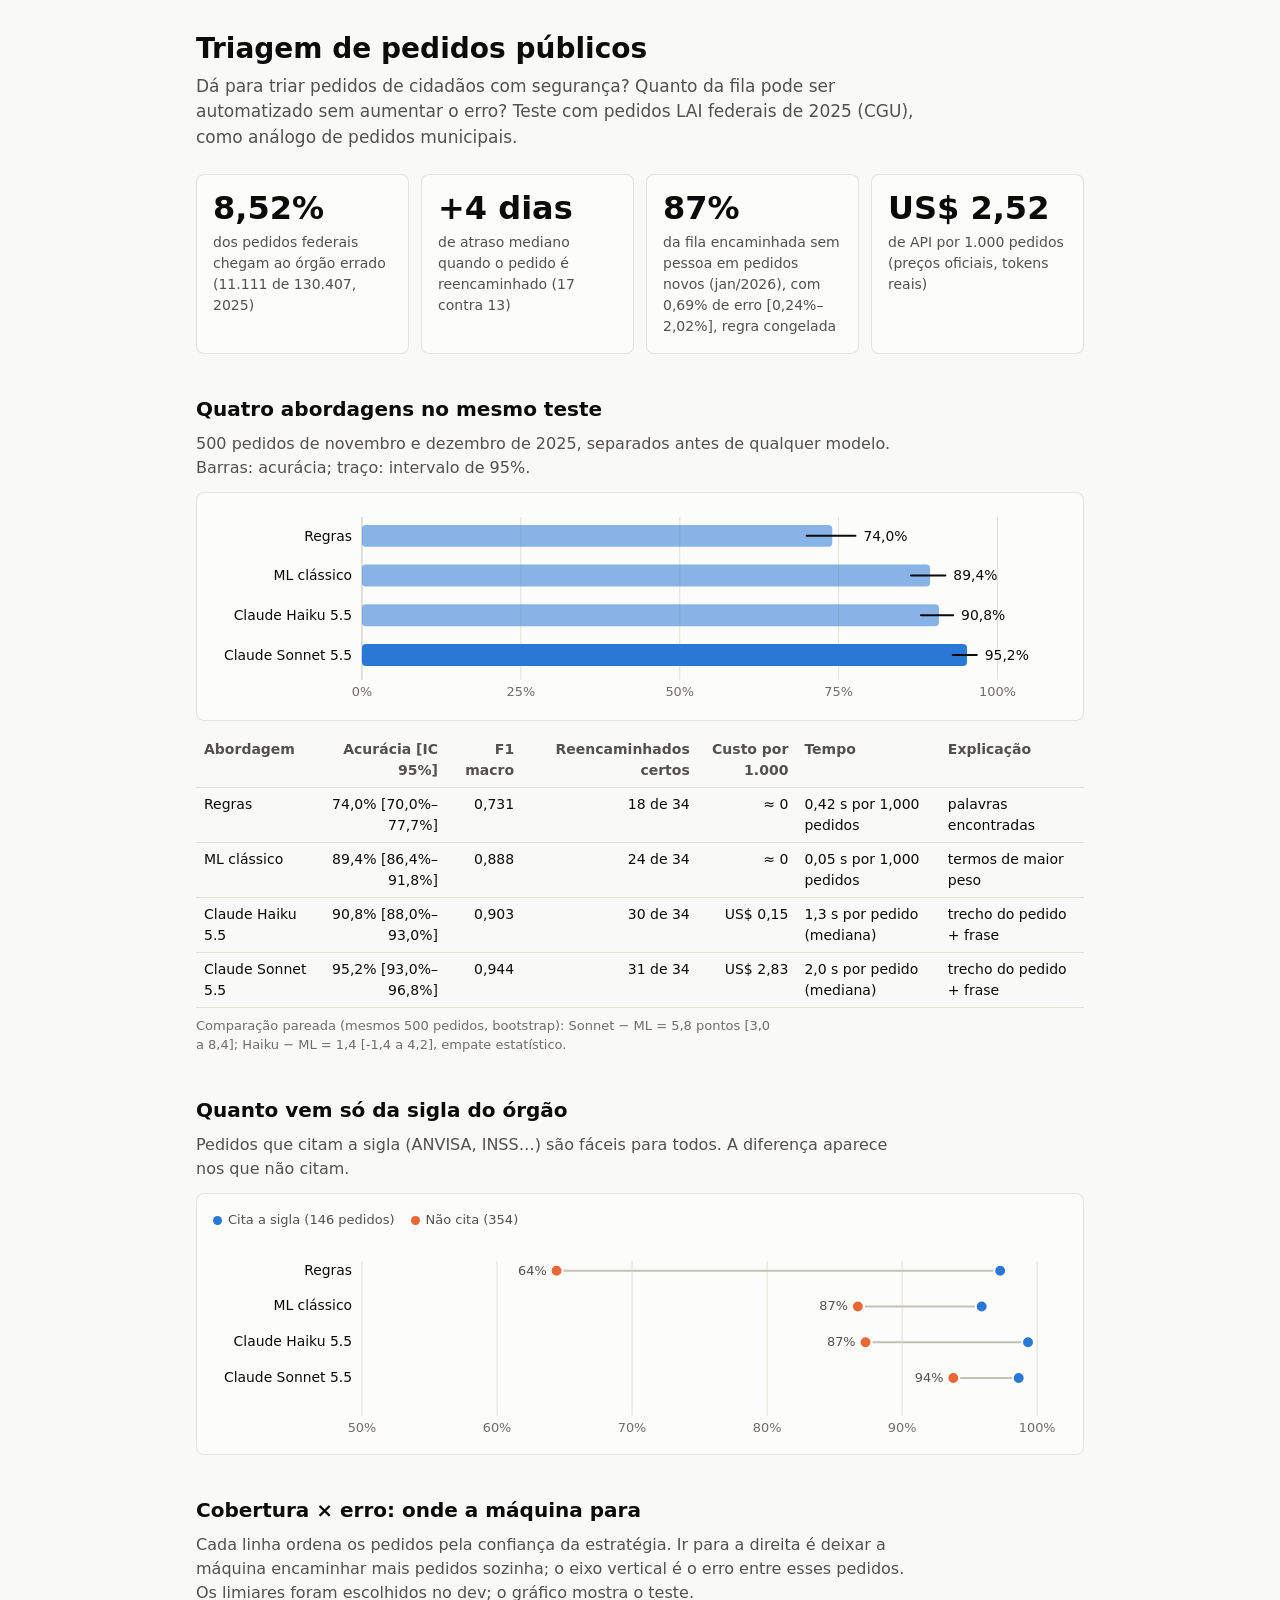
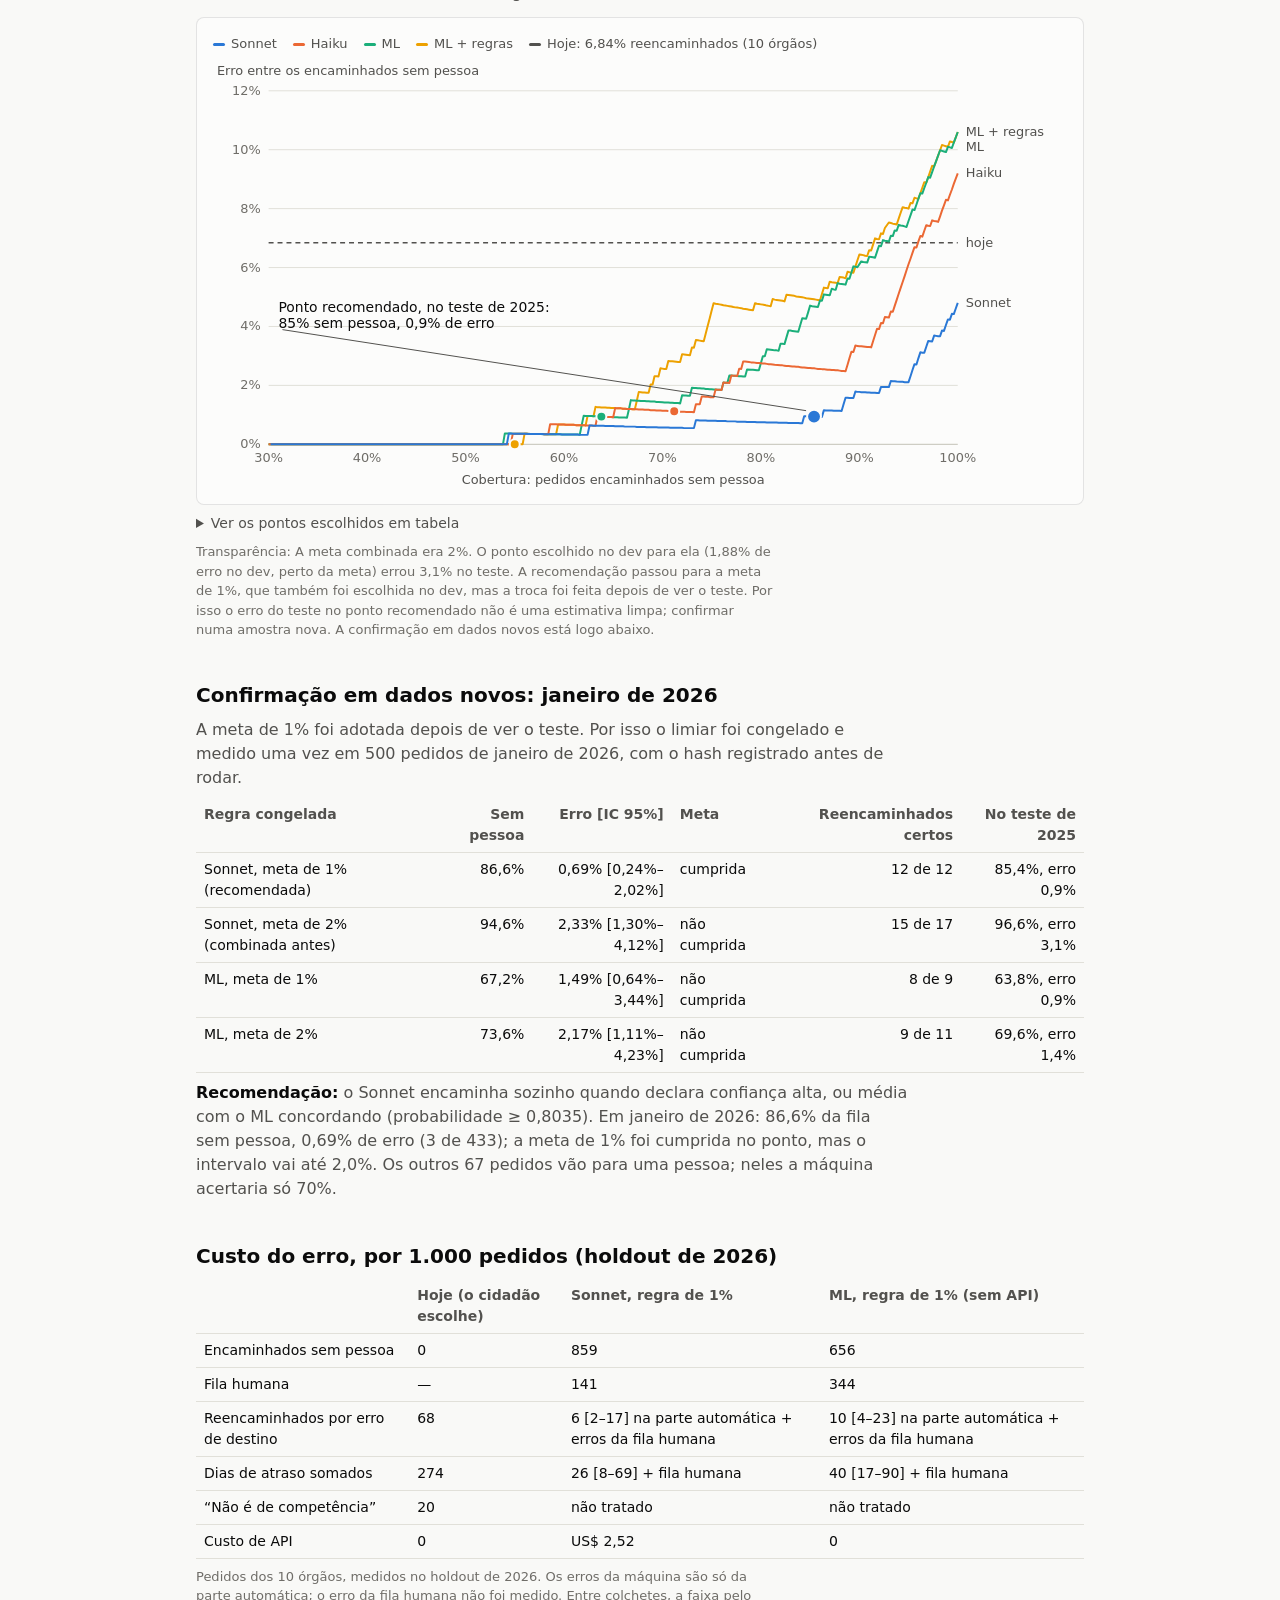
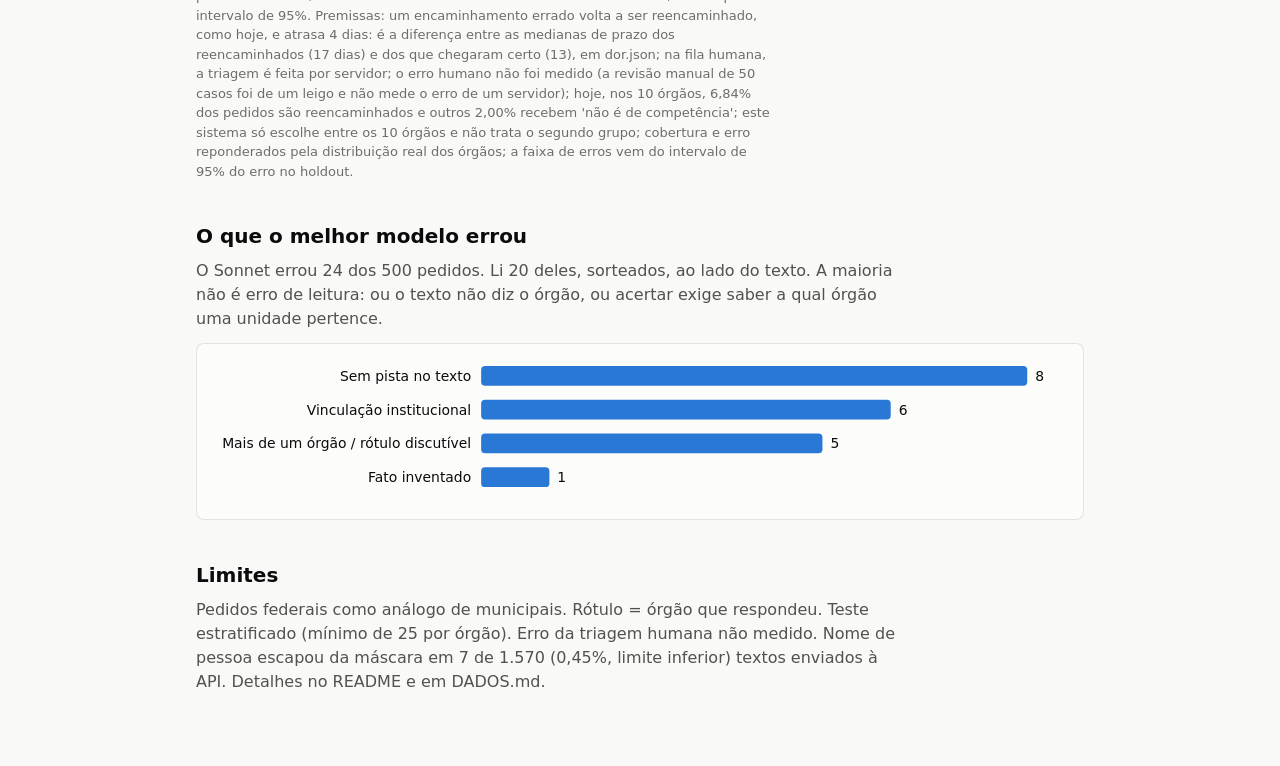
==== commit 60d71185: "Holdout 2026 confirma o limiar de 1% do Sonnet; revisão manual, nomes e consistência - Holdout jan/2" ====
--- a/report.html
+++ b/report.html
@@ -78,10 +78,14 @@
 <p>Cada linha ordena os pedidos pela confiança da estratégia. Ir para a direita é deixar a máquina encaminhar mais pedidos sozinha; o eixo vertical é o erro entre esses pedidos. Os limiares foram escolhidos no dev; o gráfico mostra o teste.</p>
 <div class="card" id="c-curva"><div class="tip"></div></div>
 <details><summary>Ver os pontos escolhidos em tabela</summary><div class="scroll"><table id="t-pontos"></table></div></details>
+<p class="note" id="p-pre"></p>
+
+<h2>Confirmação em dados novos: janeiro de 2026</h2>
+<p>A meta de 1% foi adotada depois de ver o teste. Por isso o limiar foi congelado e medido uma vez em 500 pedidos de janeiro de 2026, com o hash registrado antes de rodar.</p>
+<div class="scroll"><table id="t-holdout"></table></div>
 <p id="p-rec"></p>
-<p class="note" id="p-pre"></p>
-
-<h2>Custo do erro, por 1.000 pedidos</h2>
+
+<h2>Custo do erro, por 1.000 pedidos (holdout de 2026)</h2>
 <div class="scroll"><table id="t-custo"></table></div>
 <p class="note" id="p-premissas"></p>
 
@@ -90,13 +94,14 @@
 <div class="card" id="c-erros"><div class="tip"></div></div>
 
 <h2>Limites</h2>
-<p>Pedidos federais como análogo de municipais. Rótulo = órgão que respondeu. Teste estratificado (mínimo de 25 por órgão). Erro da triagem humana não medido. Dois nomes de pessoa escaparam da máscara e foram enviados à API. Detalhes no README e em DADOS.md.</p>
+<p>Pedidos federais como análogo de municipais. Rótulo = órgão que respondeu. Teste estratificado (mínimo de 25 por órgão). Erro da triagem humana não medido. Nome de pessoa escapou da máscara em <span id="pii-n"></span> textos enviados à API. Detalhes no README e em DADOS.md.</p>
 </main>
 <script>
-const D = {"dor": {"pct_errado": 8.52, "n": 130407, "n_errado": 11111, "atraso": 4.0, "med_certo": 13.0, "med_reenc": 17.0, "pct_reenc_top10": 6.84}, "abordagens": [{"nome": "regras", "rotulo": "Regras", "acuracia": 0.74, "ic": [0.6998, 0.7765], "f1": 0.7308, "cita": 0.9726, "n_cita": 146, "nao_cita": 0.6441, "n_nao_cita": 354, "reenc": "18 de 34", "custo_1000": 0.0, "tempo": "0,42 s por 1,000 pedidos"}, {"nome": "ml", "rotulo": "ML clássico", "acuracia": 0.894, "ic": [0.8639, 0.918], "f1": 0.8881, "cita": 0.9589, "n_cita": 146, "nao_cita": 0.8672, "n_nao_cita": 354, "reenc": "24 de 34", "custo_1000": 0.0, "tempo": "0,05 s por 1,000 pedidos"}, {"nome": "haiku", "rotulo": "Claude Haiku 5.5", "acuracia": 0.908, "ic": [0.8795, 0.9303], "f1": 0.9029, "cita": 0.9932, "n_cita": 146, "nao_cita": 0.8729, "n_nao_cita": 354, "reenc": "30 de 34", "custo_1000": 0.149, "tempo": "1,3 s por pedido (mediana)"}, {"nome": "sonnet", "rotulo": "Claude Sonnet 5.5", "acuracia": 0.952, "ic": [0.9296, 0.9675], "f1": 0.9435, "cita": 0.9863, "n_cita": 146, "nao_cita": 0.9379, "n_nao_cita": 354, "reenc": "31 de 34", "custo_1000": 2.8349, "tempo": "2,0 s por pedido (mediana)"}], "comparacoes": {"sonnet_vs_ml": {"diferenca_pp": 5.8, "ic95_pp": [3.0, 8.4], "so_a_acerta": 38, "so_b_acerta": 9}, "haiku_vs_ml": {"diferenca_pp": 1.4, "ic95_pp": [-1.4, 4.2], "so_a_acerta": 29, "so_b_acerta": 22}, "sonnet_vs_haiku": {"diferenca_pp": 4.4, "ic95_pp": [2.6, 6.4], "so_a_acerta": 25, "so_b_acerta": 3}, "haiku_vs_regras": {"diferenca_pp": 16.8, "ic95_pp": [13.2, 20.6], "so_a_acerta": 95, "so_b_acerta": 11}}, "curvas": {"ml": {"rotulo": "ML", "pontos": [[0.052, 0.0], [0.082, 0.0], [0.096, 0.0], [0.112, 0.0], [0.128, 0.0], [0.142, 0.0], [0.16, 0.0], [0.172, 0.0], [0.18, 0.0], [0.184, 0.0], [0.196, 0.0], [0.204, 0.0], [0.206, 0.0], [0.212, 0.0], [0.22, 0.0], [0.226, 0.0], [0.228, 0.0], [0.232, 0.0], [0.24, 0.0], [0.244, 0.0], [0.248, 0.0], [0.252, 0.0], [0.256, 0.0], [0.258, 0.0], [0.264, 0.0], [0.266, 0.0], [0.268, 0.0], [0.272, 0.0], [0.274, 0.0], [0.278, 0.0], [0.284, 0.0], [0.29, 0.0], [0.296, 0.0], [0.298, 0.0], [0.3, 0.0], [0.304, 0.0], [0.306, 0.0], [0.31, 0.0], [0.316, 0.0], [0.322, 0.0], [0.33, 0.0], [0.332, 0.0], [0.336, 0.0], [0.34, 0.0], [0.342, 0.0], [0.348, 0.0], [0.352, 0.0], [0.354, 0.0], [0.356, 0.0], [0.358, 0.0], [0.36, 0.0], [0.362, 0.0], [0.364, 0.0], [0.37, 0.0], [0.372, 0.0], [0.374, 0.0], [0.376, 0.0], [0.378, 0.0], [0.38, 0.0], [0.382, 0.0], [0.384, 0.0], [0.386, 0.0], [0.388, 0.0], [0.396, 0.0], [0.398, 0.0], [0.4, 0.0], [0.402, 0.0], [0.406, 0.0], [0.408, 0.0], [0.41, 0.0], [0.412, 0.0], [0.414, 0.0], [0.416, 0.0], [0.418, 0.0], [0.42, 0.0], [0.422, 0.0], [0.424, 0.0], [0.426, 0.0], [0.428, 0.0], [0.43, 0.0], [0.432, 0.0], [0.434, 0.0], [0.436, 0.0], [0.438, 0.0], [0.44, 0.0], [0.442, 0.0], [0.444, 0.0], [0.446, 0.0], [0.45, 0.0], [0.452, 0.0], [0.454, 0.0], [0.456, 0.0], [0.458, 0.0], [0.46, 0.0], [0.462, 0.0], [0.464, 0.0], [0.466, 0.0], [0.468, 0.0], [0.47, 0.0], [0.474, 0.0], [0.476, 0.0], [0.478, 0.0], [0.48, 0.0], [0.482, 0.0], [0.484, 0.0], [0.486, 0.0], [0.488, 0.0], [0.49, 0.0], [0.492, 0.0], [0.494, 0.0], [0.496, 0.0], [0.498, 0.0], [0.5, 0.0], [0.504, 0.0], [0.506, 0.0], [0.51, 0.0], [0.512, 0.0], [0.514, 0.0], [0.518, 0.0], [0.52, 0.0], [0.522, 0.0], [0.524, 0.0], [0.526, 0.0], [0.528, 0.0], [0.53, 0.0], [0.532, 0.0], [0.536, 0.0], [0.538, 0.0], [0.54, 0.0037], [0.542, 0.0037], [0.544, 0.0037], [0.546, 0.0037], [0.548, 0.0036], [0.55, 0.0036], [0.552, 0.0036], [0.554, 0.0036], [0.556, 0.0036], [0.558, 0.0036], [0.56, 0.0036], [0.562, 0.0036], [0.566, 0.0035], [0.568, 0.0035], [0.57, 0.0035], [0.572, 0.0035], [0.574, 0.0035], [0.576, 0.0035], [0.58, 0.0034], [0.582, 0.0034], [0.586, 0.0034], [0.588, 0.0034], [0.59, 0.0034], [0.592, 0.0034], [0.594, 0.0034], [0.596, 0.0034], [0.598, 0.0033], [0.6, 0.0033], [0.602, 0.0033], [0.604, 0.0033], [0.606, 0.0033], [0.608, 0.0033], [0.61, 0.0033], [0.612, 0.0033], [0.614, 0.0033], [0.616, 0.0032], [0.618, 0.0065], [0.62, 0.0097], [0.622, 0.0096], [0.624, 0.0096], [0.626, 0.0096], [0.628, 0.0096], [0.63, 0.0095], [0.632, 0.0095], [0.634, 0.0095], [0.636, 0.0094], [0.638, 0.0094], [0.64, 0.0094], [0.644, 0.0093], [0.646, 0.0093], [0.648, 0.0093], [0.65, 0.0092], [0.652, 0.0092], [0.654, 0.0092], [0.656, 0.0091], [0.658, 0.0091], [0.66, 0.0091], [0.662, 0.0091], [0.664, 0.009], [0.666, 0.012], [0.668, 0.015], [0.67, 0.0149], [0.672, 0.0149], [0.674, 0.0148], [0.676, 0.0148], [0.678, 0.0147], [0.68, 0.0147], [0.682, 0.0147], [0.684, 0.0146], [0.686, 0.0146], [0.688, 0.0145], [0.69, 0.0145], [0.692, 0.0145], [0.694, 0.0144], [0.696, 0.0144], [0.7, 0.0143], [0.702, 0.0142], [0.704, 0.0142], [0.706, 0.0142], [0.708, 0.0141], [0.71, 0.0141], [0.712, 0.014], [0.714, 0.014], [0.716, 0.014], [0.718, 0.0139], [0.72, 0.0167], [0.722, 0.0166], [0.724, 0.0166], [0.726, 0.0165], [0.728, 0.0165], [0.73, 0.0192], [0.732, 0.0191], [0.734, 0.0191], [0.736, 0.019], [0.738, 0.019], [0.74, 0.0189], [0.742, 0.0189], [0.744, 0.0188], [0.746, 0.0188], [0.748, 0.0187], [0.75, 0.0187], [0.752, 0.0186], [0.754, 0.0186], [0.756, 0.0185], [0.758, 0.0185], [0.76, 0.0184], [0.762, 0.021], [0.764, 0.0209], [0.766, 0.0209], [0.768, 0.0234], [0.77, 0.0234], [0.772, 0.0233], [0.774, 0.0233], [0.776, 0.0232], [0.778, 0.0231], [0.78, 0.0231], [0.782, 0.023], [0.784, 0.023], [0.786, 0.0254], [0.79, 0.0253], [0.792, 0.0253], [0.794, 0.0252], [0.796, 0.0251], [0.798, 0.0251], [0.8, 0.0275], [0.802, 0.0299], [0.804, 0.0299], [0.806, 0.0323], [0.808, 0.0322], [0.81, 0.0321], [0.812, 0.032], [0.814, 0.0319], [0.816, 0.0319], [0.818, 0.0318], [0.82, 0.0341], [0.822, 0.0341], [0.824, 0.034], [0.826, 0.0363], [0.828, 0.0386], [0.83, 0.0386], [0.832, 0.0385], [0.834, 0.0384], [0.836, 0.0383], [0.838, 0.0382], [0.84, 0.0405], [0.842, 0.0428], [0.844, 0.0427], [0.846, 0.0426], [0.848, 0.0448], [0.85, 0.0471], [0.852, 0.0469], [0.854, 0.0468], [0.856, 0.0467], [0.858, 0.0466], [0.86, 0.0488], [0.862, 0.0487], [0.864, 0.0509], [0.866, 0.0508], [0.868, 0.0507], [0.87, 0.0506], [0.872, 0.0528], [0.874, 0.0526], [0.876, 0.0525], [0.878, 0.0547], [0.88, 0.0545], [0.882, 0.0544], [0.884, 0.0543], [0.886, 0.0542], [0.888, 0.0563], [0.89, 0.0562], [0.892, 0.0583], [0.894, 0.0604], [0.896, 0.0603], [0.898, 0.0601], [0.902, 0.0621], [0.904, 0.0619], [0.906, 0.0618], [0.908, 0.0617], [0.91, 0.0637], [0.912, 0.0636], [0.914, 0.0635], [0.916, 0.0633], [0.918, 0.0654], [0.92, 0.0674], [0.922, 0.0672], [0.924, 0.0693], [0.926, 0.0691], [0.928, 0.069], [0.93, 0.0688], [0.932, 0.0708], [0.934, 0.0707], [0.936, 0.0726], [0.938, 0.0725], [0.94, 0.0745], [0.942, 0.0743], [0.944, 0.0742], [0.946, 0.074], [0.948, 0.0738], [0.95, 0.0758], [0.952, 0.0777], [0.954, 0.0797], [0.956, 0.0795], [0.958, 0.0814], [0.96, 0.0833], [0.962, 0.0852], [0.964, 0.0851], [0.966, 0.087], [0.968, 0.0888], [0.97, 0.0907], [0.972, 0.0905], [0.974, 0.0924], [0.976, 0.0943], [0.978, 0.0961], [0.98, 0.098], [0.982, 0.0998], [0.984, 0.0996], [0.986, 0.0994], [0.988, 0.0992], [0.99, 0.101], [0.992, 0.1008], [0.994, 0.1006], [0.996, 0.1024], [0.998, 0.1042], [1.0, 0.106]], "sem_abstencao": 0.106}, "ml_regras": {"rotulo": "ML + regras", "pontos": [[0.052, 0.0], [0.082, 0.0], [0.096, 0.0], [0.112, 0.0], [0.128, 0.0], [0.142, 0.0], [0.16, 0.0], [0.172, 0.0], [0.18, 0.0], [0.184, 0.0], [0.196, 0.0], [0.202, 0.0], [0.204, 0.0], [0.21, 0.0], [0.218, 0.0], [0.222, 0.0], [0.224, 0.0], [0.226, 0.0], [0.234, 0.0], [0.238, 0.0], [0.242, 0.0], [0.246, 0.0], [0.248, 0.0], [0.25, 0.0], [0.254, 0.0], [0.256, 0.0], [0.258, 0.0], [0.262, 0.0], [0.264, 0.0], [0.268, 0.0], [0.274, 0.0], [0.28, 0.0], [0.286, 0.0], [0.288, 0.0], [0.29, 0.0], [0.294, 0.0], [0.296, 0.0], [0.3, 0.0], [0.306, 0.0], [0.31, 0.0], [0.318, 0.0], [0.32, 0.0], [0.324, 0.0], [0.328, 0.0], [0.33, 0.0], [0.336, 0.0], [0.34, 0.0], [0.342, 0.0], [0.344, 0.0], [0.346, 0.0], [0.348, 0.0], [0.35, 0.0], [0.354, 0.0], [0.356, 0.0], [0.358, 0.0], [0.36, 0.0], [0.362, 0.0], [0.364, 0.0], [0.366, 0.0], [0.368, 0.0], [0.37, 0.0], [0.378, 0.0], [0.38, 0.0], [0.382, 0.0], [0.386, 0.0], [0.388, 0.0], [0.39, 0.0], [0.392, 0.0], [0.394, 0.0], [0.396, 0.0], [0.398, 0.0], [0.4, 0.0], [0.402, 0.0], [0.404, 0.0], [0.406, 0.0], [0.408, 0.0], [0.41, 0.0], [0.412, 0.0], [0.414, 0.0], [0.416, 0.0], [0.418, 0.0], [0.42, 0.0], [0.424, 0.0], [0.426, 0.0], [0.428, 0.0], [0.43, 0.0], [0.432, 0.0], [0.434, 0.0], [0.436, 0.0], [0.438, 0.0], [0.44, 0.0], [0.442, 0.0], [0.446, 0.0], [0.448, 0.0], [0.45, 0.0], [0.452, 0.0], [0.454, 0.0], [0.456, 0.0], [0.458, 0.0], [0.46, 0.0], [0.462, 0.0], [0.464, 0.0], [0.466, 0.0], [0.468, 0.0], [0.472, 0.0], [0.474, 0.0], [0.476, 0.0], [0.478, 0.0], [0.48, 0.0], [0.484, 0.0], [0.486, 0.0], [0.488, 0.0], [0.49, 0.0], [0.492, 0.0], [0.496, 0.0], [0.498, 0.0], [0.5, 0.0], [0.502, 0.0], [0.504, 0.0], [0.506, 0.0], [0.508, 0.0], [0.51, 0.0], [0.512, 0.0], [0.514, 0.0], [0.516, 0.0], [0.518, 0.0], [0.522, 0.0], [0.524, 0.0], [0.526, 0.0], [0.528, 0.0], [0.53, 0.0], [0.534, 0.0], [0.536, 0.0], [0.538, 0.0], [0.54, 0.0], [0.542, 0.0], [0.544, 0.0], [0.546, 0.0], [0.548, 0.0], [0.55, 0.0], [0.552, 0.0], [0.554, 0.0], [0.556, 0.0], [0.558, 0.0], [0.56, 0.0036], [0.562, 0.0036], [0.564, 0.0035], [0.566, 0.0035], [0.568, 0.0035], [0.57, 0.0035], [0.572, 0.0035], [0.574, 0.0035], [0.576, 0.0035], [0.578, 0.0035], [0.582, 0.0034], [0.584, 0.0034], [0.586, 0.0034], [0.588, 0.0034], [0.59, 0.0034], [0.592, 0.0034], [0.594, 0.0067], [0.596, 0.0067], [0.598, 0.0067], [0.6, 0.0067], [0.602, 0.0066], [0.604, 0.0066], [0.606, 0.0066], [0.608, 0.0066], [0.61, 0.0066], [0.612, 0.0065], [0.614, 0.0065], [0.616, 0.0065], [0.618, 0.0065], [0.62, 0.0065], [0.622, 0.0064], [0.624, 0.0096], [0.626, 0.0096], [0.628, 0.0096], [0.63, 0.0095], [0.632, 0.0127], [0.634, 0.0126], [0.636, 0.0126], [0.638, 0.0125], [0.64, 0.0125], [0.642, 0.0125], [0.644, 0.0124], [0.646, 0.0124], [0.648, 0.0123], [0.65, 0.0123], [0.652, 0.0123], [0.654, 0.0122], [0.656, 0.0122], [0.658, 0.0122], [0.66, 0.0121], [0.662, 0.0121], [0.664, 0.012], [0.666, 0.012], [0.668, 0.012], [0.67, 0.0119], [0.672, 0.0119], [0.674, 0.0148], [0.676, 0.0178], [0.678, 0.0177], [0.68, 0.0176], [0.682, 0.0176], [0.684, 0.0175], [0.686, 0.0175], [0.688, 0.0203], [0.69, 0.0203], [0.692, 0.0231], [0.694, 0.0231], [0.696, 0.023], [0.698, 0.0258], [0.7, 0.0257], [0.702, 0.0256], [0.704, 0.0256], [0.706, 0.0283], [0.708, 0.0282], [0.71, 0.0282], [0.712, 0.0281], [0.714, 0.028], [0.716, 0.0279], [0.718, 0.0279], [0.72, 0.0306], [0.722, 0.0305], [0.724, 0.0304], [0.726, 0.0303], [0.728, 0.0302], [0.73, 0.0329], [0.732, 0.0328], [0.734, 0.0354], [0.736, 0.0353], [0.738, 0.0352], [0.74, 0.0351], [0.742, 0.035], [0.744, 0.0376], [0.746, 0.0402], [0.748, 0.0428], [0.75, 0.0453], [0.752, 0.0479], [0.754, 0.0477], [0.756, 0.0476], [0.758, 0.0475], [0.76, 0.0474], [0.762, 0.0472], [0.764, 0.0471], [0.766, 0.047], [0.768, 0.0469], [0.77, 0.0468], [0.772, 0.0466], [0.774, 0.0465], [0.776, 0.0464], [0.778, 0.0463], [0.78, 0.0462], [0.782, 0.046], [0.784, 0.0459], [0.786, 0.0458], [0.788, 0.0457], [0.79, 0.0456], [0.792, 0.0455], [0.794, 0.0479], [0.796, 0.0477], [0.798, 0.0476], [0.8, 0.0475], [0.804, 0.0473], [0.806, 0.0471], [0.808, 0.047], [0.81, 0.0469], [0.812, 0.0493], [0.814, 0.0491], [0.816, 0.049], [0.818, 0.0489], [0.82, 0.0488], [0.822, 0.0487], [0.824, 0.0485], [0.826, 0.0508], [0.828, 0.0507], [0.83, 0.0506], [0.832, 0.0505], [0.834, 0.0504], [0.836, 0.0502], [0.838, 0.0501], [0.84, 0.05], [0.842, 0.0499], [0.844, 0.0498], [0.846, 0.0496], [0.848, 0.0495], [0.85, 0.0494], [0.852, 0.0493], [0.854, 0.0492], [0.856, 0.0491], [0.858, 0.049], [0.86, 0.0488], [0.862, 0.051], [0.864, 0.0532], [0.866, 0.0531], [0.868, 0.053], [0.87, 0.0552], [0.872, 0.055], [0.874, 0.0549], [0.876, 0.0548], [0.878, 0.0547], [0.88, 0.0568], [0.882, 0.0567], [0.884, 0.0566], [0.886, 0.0564], [0.888, 0.0586], [0.89, 0.0584], [0.892, 0.0583], [0.894, 0.0582], [0.896, 0.0603], [0.898, 0.0624], [0.9, 0.0644], [0.902, 0.0643], [0.904, 0.0642], [0.906, 0.064], [0.908, 0.0639], [0.91, 0.0659], [0.912, 0.0658], [0.914, 0.0678], [0.916, 0.0699], [0.918, 0.0697], [0.92, 0.0696], [0.922, 0.0716], [0.924, 0.0714], [0.926, 0.0734], [0.93, 0.0753], [0.932, 0.0751], [0.934, 0.0749], [0.936, 0.0748], [0.938, 0.0746], [0.94, 0.0766], [0.942, 0.0786], [0.944, 0.0805], [0.946, 0.0803], [0.948, 0.0802], [0.95, 0.08], [0.952, 0.0819], [0.954, 0.0818], [0.956, 0.0837], [0.958, 0.0835], [0.96, 0.0833], [0.962, 0.0852], [0.964, 0.0871], [0.966, 0.089], [0.968, 0.0888], [0.97, 0.0907], [0.972, 0.0926], [0.974, 0.0945], [0.976, 0.0943], [0.978, 0.0961], [0.98, 0.098], [0.982, 0.0998], [0.984, 0.1016], [0.986, 0.1014], [0.988, 0.1012], [0.99, 0.101], [0.992, 0.1028], [0.994, 0.1026], [0.996, 0.1024], [0.998, 0.1042], [1.0, 0.106]], "sem_abstencao": 0.106}, "haiku": {"rotulo": "Haiku", "pontos": [[0.052, 0.0], [0.08, 0.0], [0.094, 0.0], [0.108, 0.0], [0.124, 0.0], [0.138, 0.0], [0.156, 0.0], [0.166, 0.0], [0.174, 0.0], [0.178, 0.0], [0.19, 0.0], [0.194, 0.0], [0.196, 0.0], [0.2, 0.0], [0.208, 0.0], [0.214, 0.0], [0.216, 0.0], [0.218, 0.0], [0.226, 0.0], [0.23, 0.0], [0.232, 0.0], [0.236, 0.0], [0.24, 0.0], [0.242, 0.0], [0.248, 0.0], [0.25, 0.0], [0.252, 0.0], [0.256, 0.0], [0.258, 0.0], [0.262, 0.0], [0.266, 0.0], [0.272, 0.0], [0.276, 0.0], [0.278, 0.0], [0.282, 0.0], [0.284, 0.0], [0.288, 0.0], [0.294, 0.0], [0.3, 0.0], [0.308, 0.0], [0.31, 0.0], [0.314, 0.0], [0.316, 0.0], [0.318, 0.0], [0.324, 0.0], [0.328, 0.0], [0.33, 0.0], [0.332, 0.0], [0.334, 0.0], [0.336, 0.0], [0.338, 0.0], [0.34, 0.0], [0.342, 0.0], [0.344, 0.0], [0.346, 0.0], [0.348, 0.0], [0.35, 0.0], [0.352, 0.0], [0.354, 0.0], [0.356, 0.0], [0.358, 0.0], [0.36, 0.0], [0.362, 0.0], [0.364, 0.0], [0.366, 0.0], [0.368, 0.0], [0.372, 0.0], [0.374, 0.0], [0.376, 0.0], [0.378, 0.0], [0.38, 0.0], [0.382, 0.0], [0.384, 0.0], [0.386, 0.0], [0.388, 0.0], [0.39, 0.0], [0.392, 0.0], [0.394, 0.0], [0.396, 0.0], [0.398, 0.0], [0.4, 0.0], [0.402, 0.0], [0.404, 0.0], [0.406, 0.0], [0.408, 0.0], [0.41, 0.0], [0.412, 0.0], [0.414, 0.0], [0.416, 0.0], [0.418, 0.0], [0.42, 0.0], [0.422, 0.0], [0.424, 0.0], [0.426, 0.0], [0.428, 0.0], [0.43, 0.0], [0.432, 0.0], [0.434, 0.0], [0.436, 0.0], [0.438, 0.0], [0.44, 0.0], [0.442, 0.0], [0.444, 0.0], [0.446, 0.0], [0.448, 0.0], [0.45, 0.0], [0.452, 0.0], [0.454, 0.0], [0.458, 0.0], [0.46, 0.0], [0.464, 0.0], [0.466, 0.0], [0.468, 0.0], [0.47, 0.0], [0.472, 0.0], [0.474, 0.0], [0.476, 0.0], [0.48, 0.0], [0.482, 0.0], [0.484, 0.0], [0.486, 0.0], [0.488, 0.0], [0.49, 0.0], [0.492, 0.0], [0.494, 0.0], [0.496, 0.0], [0.498, 0.0], [0.5, 0.0], [0.502, 0.0], [0.504, 0.0], [0.508, 0.0], [0.51, 0.0], [0.512, 0.0], [0.514, 0.0], [0.516, 0.0], [0.518, 0.0], [0.52, 0.0], [0.522, 0.0], [0.524, 0.0], [0.526, 0.0], [0.528, 0.0], [0.53, 0.0], [0.532, 0.0], [0.534, 0.0], [0.536, 0.0], [0.538, 0.0], [0.54, 0.0], [0.542, 0.0], [0.544, 0.0], [0.546, 0.0], [0.548, 0.0036], [0.55, 0.0036], [0.552, 0.0036], [0.554, 0.0036], [0.556, 0.0036], [0.558, 0.0036], [0.56, 0.0036], [0.562, 0.0036], [0.566, 0.0035], [0.568, 0.0035], [0.57, 0.0035], [0.572, 0.0035], [0.574, 0.0035], [0.576, 0.0035], [0.578, 0.0035], [0.58, 0.0034], [0.582, 0.0034], [0.584, 0.0034], [0.586, 0.0068], [0.588, 0.0068], [0.59, 0.0068], [0.592, 0.0068], [0.594, 0.0067], [0.596, 0.0067], [0.598, 0.0067], [0.6, 0.0067], [0.602, 0.0066], [0.604, 0.0066], [0.606, 0.0066], [0.61, 0.0066], [0.612, 0.0065], [0.614, 0.0065], [0.616, 0.0065], [0.618, 0.0065], [0.62, 0.0065], [0.622, 0.0064], [0.624, 0.0064], [0.626, 0.0064], [0.628, 0.0064], [0.63, 0.0063], [0.632, 0.0063], [0.634, 0.0095], [0.636, 0.0094], [0.638, 0.0094], [0.64, 0.0094], [0.642, 0.0093], [0.644, 0.0093], [0.646, 0.0093], [0.648, 0.0093], [0.65, 0.0092], [0.652, 0.0123], [0.654, 0.0122], [0.656, 0.0122], [0.658, 0.0122], [0.66, 0.0121], [0.662, 0.0121], [0.664, 0.012], [0.668, 0.012], [0.67, 0.0119], [0.672, 0.0119], [0.674, 0.0119], [0.676, 0.0118], [0.678, 0.0118], [0.68, 0.0118], [0.682, 0.0117], [0.684, 0.0117], [0.686, 0.0117], [0.688, 0.0116], [0.69, 0.0116], [0.692, 0.0116], [0.694, 0.0115], [0.696, 0.0115], [0.698, 0.0115], [0.7, 0.0114], [0.702, 0.0114], [0.704, 0.0114], [0.706, 0.0113], [0.708, 0.0113], [0.71, 0.0113], [0.712, 0.0112], [0.714, 0.0112], [0.716, 0.0112], [0.718, 0.0111], [0.72, 0.0111], [0.722, 0.0111], [0.724, 0.011], [0.726, 0.011], [0.728, 0.011], [0.73, 0.011], [0.732, 0.0109], [0.734, 0.0136], [0.736, 0.0136], [0.738, 0.0136], [0.74, 0.0162], [0.742, 0.0162], [0.744, 0.0161], [0.746, 0.0161], [0.748, 0.016], [0.75, 0.016], [0.752, 0.016], [0.754, 0.0186], [0.756, 0.0185], [0.758, 0.0185], [0.76, 0.0184], [0.762, 0.021], [0.764, 0.0209], [0.766, 0.0209], [0.768, 0.0208], [0.77, 0.0234], [0.772, 0.0233], [0.774, 0.0233], [0.776, 0.0232], [0.778, 0.0257], [0.78, 0.0256], [0.782, 0.0281], [0.784, 0.0281], [0.786, 0.028], [0.788, 0.0279], [0.79, 0.0278], [0.792, 0.0278], [0.796, 0.0276], [0.798, 0.0276], [0.8, 0.0275], [0.802, 0.0274], [0.804, 0.0274], [0.806, 0.0273], [0.808, 0.0272], [0.81, 0.0272], [0.814, 0.027], [0.82, 0.0268], [0.822, 0.0268], [0.824, 0.0267], [0.826, 0.0266], [0.828, 0.0266], [0.832, 0.0264], [0.834, 0.0264], [0.836, 0.0263], [0.838, 0.0263], [0.84, 0.0262], [0.842, 0.0261], [0.844, 0.0261], [0.846, 0.026], [0.848, 0.0259], [0.85, 0.0259], [0.852, 0.0258], [0.854, 0.0258], [0.856, 0.0257], [0.858, 0.0256], [0.86, 0.0256], [0.862, 0.0255], [0.864, 0.0255], [0.866, 0.0254], [0.868, 0.0253], [0.87, 0.0253], [0.872, 0.0252], [0.874, 0.0252], [0.876, 0.0251], [0.878, 0.0251], [0.88, 0.025], [0.882, 0.0249], [0.884, 0.0249], [0.886, 0.0248], [0.888, 0.027], [0.89, 0.0292], [0.892, 0.0314], [0.894, 0.0313], [0.896, 0.0335], [0.898, 0.0334], [0.9, 0.0333], [0.902, 0.0333], [0.904, 0.0332], [0.906, 0.0331], [0.908, 0.033], [0.91, 0.033], [0.912, 0.0329], [0.914, 0.035], [0.916, 0.0371], [0.918, 0.0392], [0.92, 0.0391], [0.922, 0.0412], [0.924, 0.0411], [0.926, 0.0432], [0.928, 0.0431], [0.93, 0.043], [0.932, 0.0451], [0.934, 0.045], [0.936, 0.047], [0.938, 0.049], [0.94, 0.0511], [0.942, 0.0531], [0.944, 0.0551], [0.946, 0.0571], [0.948, 0.0591], [0.95, 0.0611], [0.952, 0.063], [0.954, 0.065], [0.956, 0.0669], [0.958, 0.0668], [0.96, 0.0688], [0.962, 0.0707], [0.964, 0.0705], [0.966, 0.0725], [0.968, 0.0744], [0.97, 0.0742], [0.972, 0.0741], [0.974, 0.076], [0.976, 0.0758], [0.978, 0.0757], [0.98, 0.0755], [0.982, 0.0774], [0.984, 0.0793], [0.986, 0.0811], [0.988, 0.083], [0.99, 0.0828], [0.992, 0.0847], [0.994, 0.0865], [0.996, 0.0884], [0.998, 0.0902], [1.0, 0.092]], "sem_abstencao": 0.092}, "sonnet": {"rotulo": "Sonnet", "pontos": [[0.052, 0.0], [0.082, 0.0], [0.096, 0.0], [0.108, 0.0], [0.124, 0.0], [0.138, 0.0], [0.154, 0.0], [0.166, 0.0], [0.174, 0.0], [0.178, 0.0], [0.19, 0.0], [0.196, 0.0], [0.198, 0.0], [0.202, 0.0], [0.21, 0.0], [0.214, 0.0], [0.216, 0.0], [0.22, 0.0], [0.228, 0.0], [0.232, 0.0], [0.236, 0.0], [0.24, 0.0], [0.244, 0.0], [0.246, 0.0], [0.25, 0.0], [0.252, 0.0], [0.254, 0.0], [0.258, 0.0], [0.26, 0.0], [0.264, 0.0], [0.268, 0.0], [0.274, 0.0], [0.28, 0.0], [0.282, 0.0], [0.286, 0.0], [0.288, 0.0], [0.292, 0.0], [0.298, 0.0], [0.302, 0.0], [0.31, 0.0], [0.312, 0.0], [0.316, 0.0], [0.318, 0.0], [0.322, 0.0], [0.326, 0.0], [0.328, 0.0], [0.33, 0.0], [0.332, 0.0], [0.334, 0.0], [0.336, 0.0], [0.338, 0.0], [0.34, 0.0], [0.342, 0.0], [0.344, 0.0], [0.346, 0.0], [0.348, 0.0], [0.35, 0.0], [0.352, 0.0], [0.354, 0.0], [0.356, 0.0], [0.358, 0.0], [0.362, 0.0], [0.364, 0.0], [0.366, 0.0], [0.37, 0.0], [0.372, 0.0], [0.374, 0.0], [0.376, 0.0], [0.378, 0.0], [0.38, 0.0], [0.382, 0.0], [0.384, 0.0], [0.386, 0.0], [0.388, 0.0], [0.39, 0.0], [0.392, 0.0], [0.394, 0.0], [0.396, 0.0], [0.398, 0.0], [0.4, 0.0], [0.402, 0.0], [0.404, 0.0], [0.406, 0.0], [0.408, 0.0], [0.41, 0.0], [0.412, 0.0], [0.414, 0.0], [0.416, 0.0], [0.418, 0.0], [0.42, 0.0], [0.422, 0.0], [0.424, 0.0], [0.426, 0.0], [0.428, 0.0], [0.43, 0.0], [0.432, 0.0], [0.434, 0.0], [0.436, 0.0], [0.438, 0.0], [0.44, 0.0], [0.442, 0.0], [0.444, 0.0], [0.446, 0.0], [0.448, 0.0], [0.45, 0.0], [0.452, 0.0], [0.454, 0.0], [0.456, 0.0], [0.458, 0.0], [0.46, 0.0], [0.462, 0.0], [0.466, 0.0], [0.468, 0.0], [0.47, 0.0], [0.472, 0.0], [0.474, 0.0], [0.476, 0.0], [0.478, 0.0], [0.48, 0.0], [0.482, 0.0], [0.484, 0.0], [0.486, 0.0], [0.488, 0.0], [0.49, 0.0], [0.492, 0.0], [0.494, 0.0], [0.496, 0.0], [0.498, 0.0], [0.5, 0.0], [0.502, 0.0], [0.504, 0.0], [0.506, 0.0], [0.508, 0.0], [0.51, 0.0], [0.512, 0.0], [0.514, 0.0], [0.516, 0.0], [0.518, 0.0], [0.52, 0.0], [0.522, 0.0], [0.524, 0.0], [0.526, 0.0], [0.528, 0.0], [0.53, 0.0], [0.532, 0.0], [0.534, 0.0], [0.536, 0.0], [0.538, 0.0], [0.54, 0.0], [0.542, 0.0], [0.544, 0.0037], [0.546, 0.0037], [0.548, 0.0036], [0.55, 0.0036], [0.552, 0.0036], [0.554, 0.0036], [0.556, 0.0036], [0.558, 0.0036], [0.56, 0.0036], [0.564, 0.0035], [0.566, 0.0035], [0.568, 0.0035], [0.57, 0.0035], [0.572, 0.0035], [0.574, 0.0035], [0.576, 0.0035], [0.578, 0.0035], [0.58, 0.0034], [0.582, 0.0034], [0.584, 0.0034], [0.586, 0.0034], [0.588, 0.0034], [0.59, 0.0034], [0.592, 0.0034], [0.594, 0.0034], [0.596, 0.0034], [0.598, 0.0033], [0.6, 0.0033], [0.604, 0.0033], [0.606, 0.0033], [0.608, 0.0033], [0.61, 0.0033], [0.612, 0.0033], [0.614, 0.0033], [0.616, 0.0032], [0.618, 0.0032], [0.62, 0.0032], [0.622, 0.0032], [0.624, 0.0032], [0.626, 0.0064], [0.628, 0.0064], [0.63, 0.0063], [0.632, 0.0063], [0.634, 0.0063], [0.636, 0.0063], [0.638, 0.0063], [0.64, 0.0063], [0.642, 0.0062], [0.644, 0.0062], [0.646, 0.0062], [0.648, 0.0062], [0.65, 0.0062], [0.652, 0.0061], [0.654, 0.0061], [0.656, 0.0061], [0.66, 0.0061], [0.662, 0.006], [0.664, 0.006], [0.666, 0.006], [0.668, 0.006], [0.67, 0.006], [0.672, 0.006], [0.674, 0.0059], [0.676, 0.0059], [0.678, 0.0059], [0.68, 0.0059], [0.682, 0.0059], [0.684, 0.0058], [0.686, 0.0058], [0.688, 0.0058], [0.69, 0.0058], [0.692, 0.0058], [0.694, 0.0058], [0.696, 0.0057], [0.698, 0.0057], [0.7, 0.0057], [0.702, 0.0057], [0.704, 0.0057], [0.706, 0.0057], [0.708, 0.0056], [0.71, 0.0056], [0.712, 0.0056], [0.714, 0.0056], [0.716, 0.0056], [0.718, 0.0056], [0.72, 0.0056], [0.722, 0.0055], [0.724, 0.0055], [0.726, 0.0055], [0.728, 0.0055], [0.73, 0.0055], [0.732, 0.0055], [0.734, 0.0082], [0.736, 0.0082], [0.738, 0.0081], [0.74, 0.0081], [0.742, 0.0081], [0.744, 0.0081], [0.746, 0.008], [0.748, 0.008], [0.75, 0.008], [0.752, 0.008], [0.754, 0.008], [0.756, 0.0079], [0.758, 0.0079], [0.76, 0.0079], [0.762, 0.0079], [0.764, 0.0079], [0.766, 0.0078], [0.768, 0.0078], [0.77, 0.0078], [0.774, 0.0078], [0.776, 0.0077], [0.778, 0.0077], [0.78, 0.0077], [0.782, 0.0077], [0.784, 0.0077], [0.786, 0.0076], [0.788, 0.0076], [0.79, 0.0076], [0.792, 0.0076], [0.794, 0.0076], [0.796, 0.0075], [0.8, 0.0075], [0.804, 0.0075], [0.806, 0.0074], [0.808, 0.0074], [0.81, 0.0074], [0.814, 0.0074], [0.816, 0.0074], [0.818, 0.0073], [0.82, 0.0073], [0.822, 0.0073], [0.824, 0.0073], [0.826, 0.0073], [0.828, 0.0072], [0.83, 0.0072], [0.832, 0.0072], [0.834, 0.0072], [0.836, 0.0072], [0.838, 0.0072], [0.84, 0.0071], [0.842, 0.0071], [0.844, 0.0095], [0.846, 0.0095], [0.848, 0.0094], [0.85, 0.0094], [0.852, 0.0094], [0.854, 0.0094], [0.856, 0.0093], [0.858, 0.0093], [0.86, 0.0093], [0.862, 0.0093], [0.864, 0.0116], [0.866, 0.0115], [0.868, 0.0115], [0.87, 0.0115], [0.872, 0.0115], [0.874, 0.0114], [0.876, 0.0114], [0.878, 0.0114], [0.88, 0.0114], [0.882, 0.0113], [0.884, 0.0136], [0.886, 0.0158], [0.888, 0.0158], [0.89, 0.0157], [0.892, 0.0157], [0.894, 0.0157], [0.896, 0.0179], [0.898, 0.0178], [0.9, 0.0178], [0.902, 0.0177], [0.904, 0.0177], [0.906, 0.0177], [0.908, 0.0176], [0.91, 0.0176], [0.912, 0.0175], [0.914, 0.0175], [0.916, 0.0175], [0.918, 0.0174], [0.92, 0.0174], [0.922, 0.0195], [0.924, 0.0195], [0.926, 0.0194], [0.928, 0.0194], [0.93, 0.0194], [0.932, 0.0215], [0.934, 0.0214], [0.936, 0.0214], [0.938, 0.0213], [0.942, 0.0212], [0.944, 0.0212], [0.946, 0.0211], [0.948, 0.0211], [0.95, 0.0211], [0.952, 0.0231], [0.954, 0.0252], [0.956, 0.0272], [0.958, 0.0271], [0.96, 0.0292], [0.962, 0.0312], [0.964, 0.0311], [0.966, 0.0311], [0.968, 0.0331], [0.97, 0.0351], [0.972, 0.035], [0.974, 0.0349], [0.976, 0.0369], [0.978, 0.0368], [0.98, 0.0367], [0.982, 0.0367], [0.984, 0.0386], [0.986, 0.0385], [0.988, 0.0405], [0.99, 0.0424], [0.992, 0.0423], [0.994, 0.0443], [0.996, 0.0442], [0.998, 0.0461], [1.0, 0.048]], "sem_abstencao": 0.048}}, "meta": 0.01, "pontos_meta": {"ml": {"cobertos": 319, "cobertura": 0.638, "erros": 3, "erro": 0.0094, "erro_ic95": [0.0032, 0.0273], "fila_humana": 181, "acerto_que_a_maquina_teria_na_fila": 0.7238, "reencaminhados_cobertos": 18, "reencaminhados_cobertos_certos": 17, "ponderado_distribuicao_real": {"cobertura": 0.6357, "erro": 0.009}}, "ml_regras": {"cobertos": 275, "cobertura": 0.55, "erros": 0, "erro": 0.0, "erro_ic95": [0.0, 0.0138], "fila_humana": 225, "acerto_que_a_maquina_teria_na_fila": 0.7644, "reencaminhados_cobertos": 13, "reencaminhados_cobertos_certos": 13, "ponderado_distribuicao_real": {"cobertura": 0.549, "erro": 0.0}}, "haiku": {"cobertos": 356, "cobertura": 0.712, "erros": 4, "erro": 0.0112, "erro_ic95": [0.0044, 0.0285], "fila_humana": 144, "acerto_que_a_maquina_teria_na_fila": 0.7083, "reencaminhados_cobertos": 17, "reencaminhados_cobertos_certos": 17, "ponderado_distribuicao_real": {"cobertura": 0.7113, "erro": 0.0142}}, "sonnet": {"cobertos": 427, "cobertura": 0.854, "erros": 4, "erro": 0.0094, "erro_ic95": [0.0036, 0.0238], "fila_humana": 73, "acerto_que_a_maquina_teria_na_fila": 0.726, "reencaminhados_cobertos": 21, "reencaminhados_cobertos_certos": 20, "ponderado_distribuicao_real": {"cobertura": 0.8471, "erro": 0.0092}}}, "rec": {"criterio": "maior cobertura no dev com erro <= 1%", "aviso": "A meta combinada era 2%. O ponto escolhido no dev para ela (1,88% de erro no dev, perto da meta) errou 3,1% no teste. A recomendação passou para a meta de 1%, que também foi escolhida no dev, mas a troca foi feita depois de ver o teste. Por isso o erro do teste no ponto recomendado não é uma estimativa limpa; confirmar numa amostra nova.", "estrategia": "sonnet", "limiar": [1, 1, 0.8035], "dev": {"cobertura": 0.87, "erro": 0.0092}, "teste": {"cobertos": 427, "cobertura": 0.854, "erros": 4, "erro": 0.0094, "erro_ic95": [0.0036, 0.0238], "fila_humana": 73, "acerto_que_a_maquina_teria_na_fila": 0.726, "reencaminhados_cobertos": 21, "reencaminhados_cobertos_certos": 20, "ponderado_distribuicao_real": {"cobertura": 0.8471, "erro": 0.0092}}, "custo_do_erro": {"premissas": ["um encaminhamento errado volta a ser reencaminhado, como hoje, e atrasa 4 dias: é a diferença entre as medianas de prazo dos reencaminhados (17 dias) e dos que chegaram certo (13), em dor.json", "na fila humana, a triagem é feita por servidor; o erro humano não foi medido (a revisão manual de 50 casos vai estimá-lo)", "hoje, nos 10 órgãos, 6,84% dos pedidos são reencaminhados e outros 2,00% recebem 'não é de competência'; este sistema só escolhe entre os 10 órgãos e não trata o segundo grupo", "cobertura e erro reponderados pela distribuição real dos órgãos; a faixa de erros vem do intervalo de 95% do erro no teste"], "por_1000_pedidos": {"encaminhados_automaticamente": 847, "para_a_fila_humana": 153, "erros_automaticos_esperados": 7.8, "erros_automaticos_faixa_ic95": [3.0, 20.2], "dias_de_atraso_dos_erros_automaticos": 31.2, "dias_de_atraso_faixa_ic95": [12.2, 80.6], "hoje_reencaminhados": 68.4, "hoje_dias_de_atraso": 273.6, "hoje_sem_competencia": 20.0, "custo_de_api_usd": 2.83}}}, "alt": {"estrategia": "ml", "limiar": [0.891], "dev": {"cobertura": 0.66, "erro": 0.0091}, "teste": {"cobertos": 319, "cobertura": 0.638, "erros": 3, "erro": 0.0094, "erro_ic95": [0.0032, 0.0273], "fila_humana": 181, "acerto_que_a_maquina_teria_na_fila": 0.7238, "reencaminhados_cobertos": 18, "reencaminhados_cobertos_certos": 17, "ponderado_distribuicao_real": {"cobertura": 0.6357, "erro": 0.009}}, "custo_do_erro": {"premissas": ["um encaminhamento errado volta a ser reencaminhado, como hoje, e atrasa 4 dias: é a diferença entre as medianas de prazo dos reencaminhados (17 dias) e dos que chegaram certo (13), em dor.json", "na fila humana, a triagem é feita por servidor; o erro humano não foi medido (a revisão manual de 50 casos vai estimá-lo)", "hoje, nos 10 órgãos, 6,84% dos pedidos são reencaminhados e outros 2,00% recebem 'não é de competência'; este sistema só escolhe entre os 10 órgãos e não trata o segundo grupo", "cobertura e erro reponderados pela distribuição real dos órgãos; a faixa de erros vem do intervalo de 95% do erro no teste"], "por_1000_pedidos": {"encaminhados_automaticamente": 636, "para_a_fila_humana": 364, "erros_automaticos_esperados": 5.7, "erros_automaticos_faixa_ic95": [2.0, 17.4], "dias_de_atraso_dos_erros_automaticos": 22.9, "dias_de_atraso_faixa_ic95": [8.1, 69.4], "hoje_reencaminhados": 68.4, "hoje_dias_de_atraso": 273.6, "hoje_sem_competencia": 20.0, "custo_de_api_usd": 0.0}}}, "erros": {"categorias": {"sem_pista_no_texto": 7, "vinculacao_institucional": 6, "multi_orgao_ou_rotulo_discutivel": 4, "pista_ignorada": 2, "fato_inventado": 1}, "n_sonnet": 24}, "gasto_total": 2.8329};
+const D = {"dor": {"pct_errado": 8.52, "n": 130407, "n_errado": 11111, "atraso": 4.0, "med_certo": 13.0, "med_reenc": 17.0, "pct_reenc_top10": 6.84}, "abordagens": [{"nome": "regras", "rotulo": "Regras", "acuracia": 0.74, "ic": [0.6998, 0.7765], "f1": 0.7308, "cita": 0.9726, "n_cita": 146, "nao_cita": 0.6441, "n_nao_cita": 354, "reenc": "18 de 34", "custo_1000": 0.0, "tempo": "0,42 s por 1,000 pedidos"}, {"nome": "ml", "rotulo": "ML clássico", "acuracia": 0.894, "ic": [0.8639, 0.918], "f1": 0.8881, "cita": 0.9589, "n_cita": 146, "nao_cita": 0.8672, "n_nao_cita": 354, "reenc": "24 de 34", "custo_1000": 0.0, "tempo": "0,05 s por 1,000 pedidos"}, {"nome": "haiku", "rotulo": "Claude Haiku 5.5", "acuracia": 0.908, "ic": [0.8795, 0.9303], "f1": 0.9029, "cita": 0.9932, "n_cita": 146, "nao_cita": 0.8729, "n_nao_cita": 354, "reenc": "30 de 34", "custo_1000": 0.149, "tempo": "1,3 s por pedido (mediana)"}, {"nome": "sonnet", "rotulo": "Claude Sonnet 5.5", "acuracia": 0.952, "ic": [0.9296, 0.9675], "f1": 0.9435, "cita": 0.9863, "n_cita": 146, "nao_cita": 0.9379, "n_nao_cita": 354, "reenc": "31 de 34", "custo_1000": 2.8349, "tempo": "2,0 s por pedido (mediana)"}], "comparacoes": {"sonnet_vs_ml": {"diferenca_pp": 5.8, "ic95_pp": [3.0, 8.4], "so_a_acerta": 38, "so_b_acerta": 9}, "haiku_vs_ml": {"diferenca_pp": 1.4, "ic95_pp": [-1.4, 4.2], "so_a_acerta": 29, "so_b_acerta": 22}, "sonnet_vs_haiku": {"diferenca_pp": 4.4, "ic95_pp": [2.6, 6.4], "so_a_acerta": 25, "so_b_acerta": 3}, "haiku_vs_regras": {"diferenca_pp": 16.8, "ic95_pp": [13.2, 20.6], "so_a_acerta": 95, "so_b_acerta": 11}}, "curvas": {"ml": {"rotulo": "ML", "pontos": [[0.052, 0.0], [0.082, 0.0], [0.096, 0.0], [0.112, 0.0], [0.128, 0.0], [0.142, 0.0], [0.16, 0.0], [0.172, 0.0], [0.18, 0.0], [0.184, 0.0], [0.196, 0.0], [0.204, 0.0], [0.206, 0.0], [0.212, 0.0], [0.22, 0.0], [0.226, 0.0], [0.228, 0.0], [0.232, 0.0], [0.24, 0.0], [0.244, 0.0], [0.248, 0.0], [0.252, 0.0], [0.256, 0.0], [0.258, 0.0], [0.264, 0.0], [0.266, 0.0], [0.268, 0.0], [0.272, 0.0], [0.274, 0.0], [0.278, 0.0], [0.284, 0.0], [0.29, 0.0], [0.296, 0.0], [0.298, 0.0], [0.3, 0.0], [0.304, 0.0], [0.306, 0.0], [0.31, 0.0], [0.316, 0.0], [0.322, 0.0], [0.33, 0.0], [0.332, 0.0], [0.336, 0.0], [0.34, 0.0], [0.342, 0.0], [0.348, 0.0], [0.352, 0.0], [0.354, 0.0], [0.356, 0.0], [0.358, 0.0], [0.36, 0.0], [0.362, 0.0], [0.364, 0.0], [0.37, 0.0], [0.372, 0.0], [0.374, 0.0], [0.376, 0.0], [0.378, 0.0], [0.38, 0.0], [0.382, 0.0], [0.384, 0.0], [0.386, 0.0], [0.388, 0.0], [0.396, 0.0], [0.398, 0.0], [0.4, 0.0], [0.402, 0.0], [0.406, 0.0], [0.408, 0.0], [0.41, 0.0], [0.412, 0.0], [0.414, 0.0], [0.416, 0.0], [0.418, 0.0], [0.42, 0.0], [0.422, 0.0], [0.424, 0.0], [0.426, 0.0], [0.428, 0.0], [0.43, 0.0], [0.432, 0.0], [0.434, 0.0], [0.436, 0.0], [0.438, 0.0], [0.44, 0.0], [0.442, 0.0], [0.444, 0.0], [0.446, 0.0], [0.45, 0.0], [0.452, 0.0], [0.454, 0.0], [0.456, 0.0], [0.458, 0.0], [0.46, 0.0], [0.462, 0.0], [0.464, 0.0], [0.466, 0.0], [0.468, 0.0], [0.47, 0.0], [0.474, 0.0], [0.476, 0.0], [0.478, 0.0], [0.48, 0.0], [0.482, 0.0], [0.484, 0.0], [0.486, 0.0], [0.488, 0.0], [0.49, 0.0], [0.492, 0.0], [0.494, 0.0], [0.496, 0.0], [0.498, 0.0], [0.5, 0.0], [0.504, 0.0], [0.506, 0.0], [0.51, 0.0], [0.512, 0.0], [0.514, 0.0], [0.518, 0.0], [0.52, 0.0], [0.522, 0.0], [0.524, 0.0], [0.526, 0.0], [0.528, 0.0], [0.53, 0.0], [0.532, 0.0], [0.536, 0.0], [0.538, 0.0], [0.54, 0.0037], [0.542, 0.0037], [0.544, 0.0037], [0.546, 0.0037], [0.548, 0.0036], [0.55, 0.0036], [0.552, 0.0036], [0.554, 0.0036], [0.556, 0.0036], [0.558, 0.0036], [0.56, 0.0036], [0.562, 0.0036], [0.566, 0.0035], [0.568, 0.0035], [0.57, 0.0035], [0.572, 0.0035], [0.574, 0.0035], [0.576, 0.0035], [0.58, 0.0034], [0.582, 0.0034], [0.586, 0.0034], [0.588, 0.0034], [0.59, 0.0034], [0.592, 0.0034], [0.594, 0.0034], [0.596, 0.0034], [0.598, 0.0033], [0.6, 0.0033], [0.602, 0.0033], [0.604, 0.0033], [0.606, 0.0033], [0.608, 0.0033], [0.61, 0.0033], [0.612, 0.0033], [0.614, 0.0033], [0.616, 0.0032], [0.618, 0.0065], [0.62, 0.0097], [0.622, 0.0096], [0.624, 0.0096], [0.626, 0.0096], [0.628, 0.0096], [0.63, 0.0095], [0.632, 0.0095], [0.634, 0.0095], [0.636, 0.0094], [0.638, 0.0094], [0.64, 0.0094], [0.644, 0.0093], [0.646, 0.0093], [0.648, 0.0093], [0.65, 0.0092], [0.652, 0.0092], [0.654, 0.0092], [0.656, 0.0091], [0.658, 0.0091], [0.66, 0.0091], [0.662, 0.0091], [0.664, 0.009], [0.666, 0.012], [0.668, 0.015], [0.67, 0.0149], [0.672, 0.0149], [0.674, 0.0148], [0.676, 0.0148], [0.678, 0.0147], [0.68, 0.0147], [0.682, 0.0147], [0.684, 0.0146], [0.686, 0.0146], [0.688, 0.0145], [0.69, 0.0145], [0.692, 0.0145], [0.694, 0.0144], [0.696, 0.0144], [0.7, 0.0143], [0.702, 0.0142], [0.704, 0.0142], [0.706, 0.0142], [0.708, 0.0141], [0.71, 0.0141], [0.712, 0.014], [0.714, 0.014], [0.716, 0.014], [0.718, 0.0139], [0.72, 0.0167], [0.722, 0.0166], [0.724, 0.0166], [0.726, 0.0165], [0.728, 0.0165], [0.73, 0.0192], [0.732, 0.0191], [0.734, 0.0191], [0.736, 0.019], [0.738, 0.019], [0.74, 0.0189], [0.742, 0.0189], [0.744, 0.0188], [0.746, 0.0188], [0.748, 0.0187], [0.75, 0.0187], [0.752, 0.0186], [0.754, 0.0186], [0.756, 0.0185], [0.758, 0.0185], [0.76, 0.0184], [0.762, 0.021], [0.764, 0.0209], [0.766, 0.0209], [0.768, 0.0234], [0.77, 0.0234], [0.772, 0.0233], [0.774, 0.0233], [0.776, 0.0232], [0.778, 0.0231], [0.78, 0.0231], [0.782, 0.023], [0.784, 0.023], [0.786, 0.0254], [0.79, 0.0253], [0.792, 0.0253], [0.794, 0.0252], [0.796, 0.0251], [0.798, 0.0251], [0.8, 0.0275], [0.802, 0.0299], [0.804, 0.0299], [0.806, 0.0323], [0.808, 0.0322], [0.81, 0.0321], [0.812, 0.032], [0.814, 0.0319], [0.816, 0.0319], [0.818, 0.0318], [0.82, 0.0341], [0.822, 0.0341], [0.824, 0.034], [0.826, 0.0363], [0.828, 0.0386], [0.83, 0.0386], [0.832, 0.0385], [0.834, 0.0384], [0.836, 0.0383], [0.838, 0.0382], [0.84, 0.0405], [0.842, 0.0428], [0.844, 0.0427], [0.846, 0.0426], [0.848, 0.0448], [0.85, 0.0471], [0.852, 0.0469], [0.854, 0.0468], [0.856, 0.0467], [0.858, 0.0466], [0.86, 0.0488], [0.862, 0.0487], [0.864, 0.0509], [0.866, 0.0508], [0.868, 0.0507], [0.87, 0.0506], [0.872, 0.0528], [0.874, 0.0526], [0.876, 0.0525], [0.878, 0.0547], [0.88, 0.0545], [0.882, 0.0544], [0.884, 0.0543], [0.886, 0.0542], [0.888, 0.0563], [0.89, 0.0562], [0.892, 0.0583], [0.894, 0.0604], [0.896, 0.0603], [0.898, 0.0601], [0.902, 0.0621], [0.904, 0.0619], [0.906, 0.0618], [0.908, 0.0617], [0.91, 0.0637], [0.912, 0.0636], [0.914, 0.0635], [0.916, 0.0633], [0.918, 0.0654], [0.92, 0.0674], [0.922, 0.0672], [0.924, 0.0693], [0.926, 0.0691], [0.928, 0.069], [0.93, 0.0688], [0.932, 0.0708], [0.934, 0.0707], [0.936, 0.0726], [0.938, 0.0725], [0.94, 0.0745], [0.942, 0.0743], [0.944, 0.0742], [0.946, 0.074], [0.948, 0.0738], [0.95, 0.0758], [0.952, 0.0777], [0.954, 0.0797], [0.956, 0.0795], [0.958, 0.0814], [0.96, 0.0833], [0.962, 0.0852], [0.964, 0.0851], [0.966, 0.087], [0.968, 0.0888], [0.97, 0.0907], [0.972, 0.0905], [0.974, 0.0924], [0.976, 0.0943], [0.978, 0.0961], [0.98, 0.098], [0.982, 0.0998], [0.984, 0.0996], [0.986, 0.0994], [0.988, 0.0992], [0.99, 0.101], [0.992, 0.1008], [0.994, 0.1006], [0.996, 0.1024], [0.998, 0.1042], [1.0, 0.106]], "sem_abstencao": 0.106}, "ml_regras": {"rotulo": "ML + regras", "pontos": [[0.052, 0.0], [0.082, 0.0], [0.096, 0.0], [0.112, 0.0], [0.128, 0.0], [0.142, 0.0], [0.16, 0.0], [0.172, 0.0], [0.18, 0.0], [0.184, 0.0], [0.196, 0.0], [0.202, 0.0], [0.204, 0.0], [0.21, 0.0], [0.218, 0.0], [0.222, 0.0], [0.224, 0.0], [0.226, 0.0], [0.234, 0.0], [0.238, 0.0], [0.242, 0.0], [0.246, 0.0], [0.248, 0.0], [0.25, 0.0], [0.254, 0.0], [0.256, 0.0], [0.258, 0.0], [0.262, 0.0], [0.264, 0.0], [0.268, 0.0], [0.274, 0.0], [0.28, 0.0], [0.286, 0.0], [0.288, 0.0], [0.29, 0.0], [0.294, 0.0], [0.296, 0.0], [0.3, 0.0], [0.306, 0.0], [0.31, 0.0], [0.318, 0.0], [0.32, 0.0], [0.324, 0.0], [0.328, 0.0], [0.33, 0.0], [0.336, 0.0], [0.34, 0.0], [0.342, 0.0], [0.344, 0.0], [0.346, 0.0], [0.348, 0.0], [0.35, 0.0], [0.354, 0.0], [0.356, 0.0], [0.358, 0.0], [0.36, 0.0], [0.362, 0.0], [0.364, 0.0], [0.366, 0.0], [0.368, 0.0], [0.37, 0.0], [0.378, 0.0], [0.38, 0.0], [0.382, 0.0], [0.386, 0.0], [0.388, 0.0], [0.39, 0.0], [0.392, 0.0], [0.394, 0.0], [0.396, 0.0], [0.398, 0.0], [0.4, 0.0], [0.402, 0.0], [0.404, 0.0], [0.406, 0.0], [0.408, 0.0], [0.41, 0.0], [0.412, 0.0], [0.414, 0.0], [0.416, 0.0], [0.418, 0.0], [0.42, 0.0], [0.424, 0.0], [0.426, 0.0], [0.428, 0.0], [0.43, 0.0], [0.432, 0.0], [0.434, 0.0], [0.436, 0.0], [0.438, 0.0], [0.44, 0.0], [0.442, 0.0], [0.446, 0.0], [0.448, 0.0], [0.45, 0.0], [0.452, 0.0], [0.454, 0.0], [0.456, 0.0], [0.458, 0.0], [0.46, 0.0], [0.462, 0.0], [0.464, 0.0], [0.466, 0.0], [0.468, 0.0], [0.472, 0.0], [0.474, 0.0], [0.476, 0.0], [0.478, 0.0], [0.48, 0.0], [0.484, 0.0], [0.486, 0.0], [0.488, 0.0], [0.49, 0.0], [0.492, 0.0], [0.496, 0.0], [0.498, 0.0], [0.5, 0.0], [0.502, 0.0], [0.504, 0.0], [0.506, 0.0], [0.508, 0.0], [0.51, 0.0], [0.512, 0.0], [0.514, 0.0], [0.516, 0.0], [0.518, 0.0], [0.522, 0.0], [0.524, 0.0], [0.526, 0.0], [0.528, 0.0], [0.53, 0.0], [0.534, 0.0], [0.536, 0.0], [0.538, 0.0], [0.54, 0.0], [0.542, 0.0], [0.544, 0.0], [0.546, 0.0], [0.548, 0.0], [0.55, 0.0], [0.552, 0.0], [0.554, 0.0], [0.556, 0.0], [0.558, 0.0], [0.56, 0.0036], [0.562, 0.0036], [0.564, 0.0035], [0.566, 0.0035], [0.568, 0.0035], [0.57, 0.0035], [0.572, 0.0035], [0.574, 0.0035], [0.576, 0.0035], [0.578, 0.0035], [0.582, 0.0034], [0.584, 0.0034], [0.586, 0.0034], [0.588, 0.0034], [0.59, 0.0034], [0.592, 0.0034], [0.594, 0.0067], [0.596, 0.0067], [0.598, 0.0067], [0.6, 0.0067], [0.602, 0.0066], [0.604, 0.0066], [0.606, 0.0066], [0.608, 0.0066], [0.61, 0.0066], [0.612, 0.0065], [0.614, 0.0065], [0.616, 0.0065], [0.618, 0.0065], [0.62, 0.0065], [0.622, 0.0064], [0.624, 0.0096], [0.626, 0.0096], [0.628, 0.0096], [0.63, 0.0095], [0.632, 0.0127], [0.634, 0.0126], [0.636, 0.0126], [0.638, 0.0125], [0.64, 0.0125], [0.642, 0.0125], [0.644, 0.0124], [0.646, 0.0124], [0.648, 0.0123], [0.65, 0.0123], [0.652, 0.0123], [0.654, 0.0122], [0.656, 0.0122], [0.658, 0.0122], [0.66, 0.0121], [0.662, 0.0121], [0.664, 0.012], [0.666, 0.012], [0.668, 0.012], [0.67, 0.0119], [0.672, 0.0119], [0.674, 0.0148], [0.676, 0.0178], [0.678, 0.0177], [0.68, 0.0176], [0.682, 0.0176], [0.684, 0.0175], [0.686, 0.0175], [0.688, 0.0203], [0.69, 0.0203], [0.692, 0.0231], [0.694, 0.0231], [0.696, 0.023], [0.698, 0.0258], [0.7, 0.0257], [0.702, 0.0256], [0.704, 0.0256], [0.706, 0.0283], [0.708, 0.0282], [0.71, 0.0282], [0.712, 0.0281], [0.714, 0.028], [0.716, 0.0279], [0.718, 0.0279], [0.72, 0.0306], [0.722, 0.0305], [0.724, 0.0304], [0.726, 0.0303], [0.728, 0.0302], [0.73, 0.0329], [0.732, 0.0328], [0.734, 0.0354], [0.736, 0.0353], [0.738, 0.0352], [0.74, 0.0351], [0.742, 0.035], [0.744, 0.0376], [0.746, 0.0402], [0.748, 0.0428], [0.75, 0.0453], [0.752, 0.0479], [0.754, 0.0477], [0.756, 0.0476], [0.758, 0.0475], [0.76, 0.0474], [0.762, 0.0472], [0.764, 0.0471], [0.766, 0.047], [0.768, 0.0469], [0.77, 0.0468], [0.772, 0.0466], [0.774, 0.0465], [0.776, 0.0464], [0.778, 0.0463], [0.78, 0.0462], [0.782, 0.046], [0.784, 0.0459], [0.786, 0.0458], [0.788, 0.0457], [0.79, 0.0456], [0.792, 0.0455], [0.794, 0.0479], [0.796, 0.0477], [0.798, 0.0476], [0.8, 0.0475], [0.804, 0.0473], [0.806, 0.0471], [0.808, 0.047], [0.81, 0.0469], [0.812, 0.0493], [0.814, 0.0491], [0.816, 0.049], [0.818, 0.0489], [0.82, 0.0488], [0.822, 0.0487], [0.824, 0.0485], [0.826, 0.0508], [0.828, 0.0507], [0.83, 0.0506], [0.832, 0.0505], [0.834, 0.0504], [0.836, 0.0502], [0.838, 0.0501], [0.84, 0.05], [0.842, 0.0499], [0.844, 0.0498], [0.846, 0.0496], [0.848, 0.0495], [0.85, 0.0494], [0.852, 0.0493], [0.854, 0.0492], [0.856, 0.0491], [0.858, 0.049], [0.86, 0.0488], [0.862, 0.051], [0.864, 0.0532], [0.866, 0.0531], [0.868, 0.053], [0.87, 0.0552], [0.872, 0.055], [0.874, 0.0549], [0.876, 0.0548], [0.878, 0.0547], [0.88, 0.0568], [0.882, 0.0567], [0.884, 0.0566], [0.886, 0.0564], [0.888, 0.0586], [0.89, 0.0584], [0.892, 0.0583], [0.894, 0.0582], [0.896, 0.0603], [0.898, 0.0624], [0.9, 0.0644], [0.902, 0.0643], [0.904, 0.0642], [0.906, 0.064], [0.908, 0.0639], [0.91, 0.0659], [0.912, 0.0658], [0.914, 0.0678], [0.916, 0.0699], [0.918, 0.0697], [0.92, 0.0696], [0.922, 0.0716], [0.924, 0.0714], [0.926, 0.0734], [0.93, 0.0753], [0.932, 0.0751], [0.934, 0.0749], [0.936, 0.0748], [0.938, 0.0746], [0.94, 0.0766], [0.942, 0.0786], [0.944, 0.0805], [0.946, 0.0803], [0.948, 0.0802], [0.95, 0.08], [0.952, 0.0819], [0.954, 0.0818], [0.956, 0.0837], [0.958, 0.0835], [0.96, 0.0833], [0.962, 0.0852], [0.964, 0.0871], [0.966, 0.089], [0.968, 0.0888], [0.97, 0.0907], [0.972, 0.0926], [0.974, 0.0945], [0.976, 0.0943], [0.978, 0.0961], [0.98, 0.098], [0.982, 0.0998], [0.984, 0.1016], [0.986, 0.1014], [0.988, 0.1012], [0.99, 0.101], [0.992, 0.1028], [0.994, 0.1026], [0.996, 0.1024], [0.998, 0.1042], [1.0, 0.106]], "sem_abstencao": 0.106}, "haiku": {"rotulo": "Haiku", "pontos": [[0.052, 0.0], [0.08, 0.0], [0.094, 0.0], [0.108, 0.0], [0.124, 0.0], [0.138, 0.0], [0.156, 0.0], [0.166, 0.0], [0.174, 0.0], [0.178, 0.0], [0.19, 0.0], [0.194, 0.0], [0.196, 0.0], [0.2, 0.0], [0.208, 0.0], [0.214, 0.0], [0.216, 0.0], [0.218, 0.0], [0.226, 0.0], [0.23, 0.0], [0.232, 0.0], [0.236, 0.0], [0.24, 0.0], [0.242, 0.0], [0.248, 0.0], [0.25, 0.0], [0.252, 0.0], [0.256, 0.0], [0.258, 0.0], [0.262, 0.0], [0.266, 0.0], [0.272, 0.0], [0.276, 0.0], [0.278, 0.0], [0.282, 0.0], [0.284, 0.0], [0.288, 0.0], [0.294, 0.0], [0.3, 0.0], [0.308, 0.0], [0.31, 0.0], [0.314, 0.0], [0.316, 0.0], [0.318, 0.0], [0.324, 0.0], [0.328, 0.0], [0.33, 0.0], [0.332, 0.0], [0.334, 0.0], [0.336, 0.0], [0.338, 0.0], [0.34, 0.0], [0.342, 0.0], [0.344, 0.0], [0.346, 0.0], [0.348, 0.0], [0.35, 0.0], [0.352, 0.0], [0.354, 0.0], [0.356, 0.0], [0.358, 0.0], [0.36, 0.0], [0.362, 0.0], [0.364, 0.0], [0.366, 0.0], [0.368, 0.0], [0.372, 0.0], [0.374, 0.0], [0.376, 0.0], [0.378, 0.0], [0.38, 0.0], [0.382, 0.0], [0.384, 0.0], [0.386, 0.0], [0.388, 0.0], [0.39, 0.0], [0.392, 0.0], [0.394, 0.0], [0.396, 0.0], [0.398, 0.0], [0.4, 0.0], [0.402, 0.0], [0.404, 0.0], [0.406, 0.0], [0.408, 0.0], [0.41, 0.0], [0.412, 0.0], [0.414, 0.0], [0.416, 0.0], [0.418, 0.0], [0.42, 0.0], [0.422, 0.0], [0.424, 0.0], [0.426, 0.0], [0.428, 0.0], [0.43, 0.0], [0.432, 0.0], [0.434, 0.0], [0.436, 0.0], [0.438, 0.0], [0.44, 0.0], [0.442, 0.0], [0.444, 0.0], [0.446, 0.0], [0.448, 0.0], [0.45, 0.0], [0.452, 0.0], [0.454, 0.0], [0.458, 0.0], [0.46, 0.0], [0.464, 0.0], [0.466, 0.0], [0.468, 0.0], [0.47, 0.0], [0.472, 0.0], [0.474, 0.0], [0.476, 0.0], [0.48, 0.0], [0.482, 0.0], [0.484, 0.0], [0.486, 0.0], [0.488, 0.0], [0.49, 0.0], [0.492, 0.0], [0.494, 0.0], [0.496, 0.0], [0.498, 0.0], [0.5, 0.0], [0.502, 0.0], [0.504, 0.0], [0.508, 0.0], [0.51, 0.0], [0.512, 0.0], [0.514, 0.0], [0.516, 0.0], [0.518, 0.0], [0.52, 0.0], [0.522, 0.0], [0.524, 0.0], [0.526, 0.0], [0.528, 0.0], [0.53, 0.0], [0.532, 0.0], [0.534, 0.0], [0.536, 0.0], [0.538, 0.0], [0.54, 0.0], [0.542, 0.0], [0.544, 0.0], [0.546, 0.0], [0.548, 0.0036], [0.55, 0.0036], [0.552, 0.0036], [0.554, 0.0036], [0.556, 0.0036], [0.558, 0.0036], [0.56, 0.0036], [0.562, 0.0036], [0.566, 0.0035], [0.568, 0.0035], [0.57, 0.0035], [0.572, 0.0035], [0.574, 0.0035], [0.576, 0.0035], [0.578, 0.0035], [0.58, 0.0034], [0.582, 0.0034], [0.584, 0.0034], [0.586, 0.0068], [0.588, 0.0068], [0.59, 0.0068], [0.592, 0.0068], [0.594, 0.0067], [0.596, 0.0067], [0.598, 0.0067], [0.6, 0.0067], [0.602, 0.0066], [0.604, 0.0066], [0.606, 0.0066], [0.61, 0.0066], [0.612, 0.0065], [0.614, 0.0065], [0.616, 0.0065], [0.618, 0.0065], [0.62, 0.0065], [0.622, 0.0064], [0.624, 0.0064], [0.626, 0.0064], [0.628, 0.0064], [0.63, 0.0063], [0.632, 0.0063], [0.634, 0.0095], [0.636, 0.0094], [0.638, 0.0094], [0.64, 0.0094], [0.642, 0.0093], [0.644, 0.0093], [0.646, 0.0093], [0.648, 0.0093], [0.65, 0.0092], [0.652, 0.0123], [0.654, 0.0122], [0.656, 0.0122], [0.658, 0.0122], [0.66, 0.0121], [0.662, 0.0121], [0.664, 0.012], [0.668, 0.012], [0.67, 0.0119], [0.672, 0.0119], [0.674, 0.0119], [0.676, 0.0118], [0.678, 0.0118], [0.68, 0.0118], [0.682, 0.0117], [0.684, 0.0117], [0.686, 0.0117], [0.688, 0.0116], [0.69, 0.0116], [0.692, 0.0116], [0.694, 0.0115], [0.696, 0.0115], [0.698, 0.0115], [0.7, 0.0114], [0.702, 0.0114], [0.704, 0.0114], [0.706, 0.0113], [0.708, 0.0113], [0.71, 0.0113], [0.712, 0.0112], [0.714, 0.0112], [0.716, 0.0112], [0.718, 0.0111], [0.72, 0.0111], [0.722, 0.0111], [0.724, 0.011], [0.726, 0.011], [0.728, 0.011], [0.73, 0.011], [0.732, 0.0109], [0.734, 0.0136], [0.736, 0.0136], [0.738, 0.0136], [0.74, 0.0162], [0.742, 0.0162], [0.744, 0.0161], [0.746, 0.0161], [0.748, 0.016], [0.75, 0.016], [0.752, 0.016], [0.754, 0.0186], [0.756, 0.0185], [0.758, 0.0185], [0.76, 0.0184], [0.762, 0.021], [0.764, 0.0209], [0.766, 0.0209], [0.768, 0.0208], [0.77, 0.0234], [0.772, 0.0233], [0.774, 0.0233], [0.776, 0.0232], [0.778, 0.0257], [0.78, 0.0256], [0.782, 0.0281], [0.784, 0.0281], [0.786, 0.028], [0.788, 0.0279], [0.79, 0.0278], [0.792, 0.0278], [0.796, 0.0276], [0.798, 0.0276], [0.8, 0.0275], [0.802, 0.0274], [0.804, 0.0274], [0.806, 0.0273], [0.808, 0.0272], [0.81, 0.0272], [0.814, 0.027], [0.82, 0.0268], [0.822, 0.0268], [0.824, 0.0267], [0.826, 0.0266], [0.828, 0.0266], [0.832, 0.0264], [0.834, 0.0264], [0.836, 0.0263], [0.838, 0.0263], [0.84, 0.0262], [0.842, 0.0261], [0.844, 0.0261], [0.846, 0.026], [0.848, 0.0259], [0.85, 0.0259], [0.852, 0.0258], [0.854, 0.0258], [0.856, 0.0257], [0.858, 0.0256], [0.86, 0.0256], [0.862, 0.0255], [0.864, 0.0255], [0.866, 0.0254], [0.868, 0.0253], [0.87, 0.0253], [0.872, 0.0252], [0.874, 0.0252], [0.876, 0.0251], [0.878, 0.0251], [0.88, 0.025], [0.882, 0.0249], [0.884, 0.0249], [0.886, 0.0248], [0.888, 0.027], [0.89, 0.0292], [0.892, 0.0314], [0.894, 0.0313], [0.896, 0.0335], [0.898, 0.0334], [0.9, 0.0333], [0.902, 0.0333], [0.904, 0.0332], [0.906, 0.0331], [0.908, 0.033], [0.91, 0.033], [0.912, 0.0329], [0.914, 0.035], [0.916, 0.0371], [0.918, 0.0392], [0.92, 0.0391], [0.922, 0.0412], [0.924, 0.0411], [0.926, 0.0432], [0.928, 0.0431], [0.93, 0.043], [0.932, 0.0451], [0.934, 0.045], [0.936, 0.047], [0.938, 0.049], [0.94, 0.0511], [0.942, 0.0531], [0.944, 0.0551], [0.946, 0.0571], [0.948, 0.0591], [0.95, 0.0611], [0.952, 0.063], [0.954, 0.065], [0.956, 0.0669], [0.958, 0.0668], [0.96, 0.0688], [0.962, 0.0707], [0.964, 0.0705], [0.966, 0.0725], [0.968, 0.0744], [0.97, 0.0742], [0.972, 0.0741], [0.974, 0.076], [0.976, 0.0758], [0.978, 0.0757], [0.98, 0.0755], [0.982, 0.0774], [0.984, 0.0793], [0.986, 0.0811], [0.988, 0.083], [0.99, 0.0828], [0.992, 0.0847], [0.994, 0.0865], [0.996, 0.0884], [0.998, 0.0902], [1.0, 0.092]], "sem_abstencao": 0.092}, "sonnet": {"rotulo": "Sonnet", "pontos": [[0.052, 0.0], [0.082, 0.0], [0.096, 0.0], [0.108, 0.0], [0.124, 0.0], [0.138, 0.0], [0.154, 0.0], [0.166, 0.0], [0.174, 0.0], [0.178, 0.0], [0.19, 0.0], [0.196, 0.0], [0.198, 0.0], [0.202, 0.0], [0.21, 0.0], [0.214, 0.0], [0.216, 0.0], [0.22, 0.0], [0.228, 0.0], [0.232, 0.0], [0.236, 0.0], [0.24, 0.0], [0.244, 0.0], [0.246, 0.0], [0.25, 0.0], [0.252, 0.0], [0.254, 0.0], [0.258, 0.0], [0.26, 0.0], [0.264, 0.0], [0.268, 0.0], [0.274, 0.0], [0.28, 0.0], [0.282, 0.0], [0.286, 0.0], [0.288, 0.0], [0.292, 0.0], [0.298, 0.0], [0.302, 0.0], [0.31, 0.0], [0.312, 0.0], [0.316, 0.0], [0.318, 0.0], [0.322, 0.0], [0.326, 0.0], [0.328, 0.0], [0.33, 0.0], [0.332, 0.0], [0.334, 0.0], [0.336, 0.0], [0.338, 0.0], [0.34, 0.0], [0.342, 0.0], [0.344, 0.0], [0.346, 0.0], [0.348, 0.0], [0.35, 0.0], [0.352, 0.0], [0.354, 0.0], [0.356, 0.0], [0.358, 0.0], [0.362, 0.0], [0.364, 0.0], [0.366, 0.0], [0.37, 0.0], [0.372, 0.0], [0.374, 0.0], [0.376, 0.0], [0.378, 0.0], [0.38, 0.0], [0.382, 0.0], [0.384, 0.0], [0.386, 0.0], [0.388, 0.0], [0.39, 0.0], [0.392, 0.0], [0.394, 0.0], [0.396, 0.0], [0.398, 0.0], [0.4, 0.0], [0.402, 0.0], [0.404, 0.0], [0.406, 0.0], [0.408, 0.0], [0.41, 0.0], [0.412, 0.0], [0.414, 0.0], [0.416, 0.0], [0.418, 0.0], [0.42, 0.0], [0.422, 0.0], [0.424, 0.0], [0.426, 0.0], [0.428, 0.0], [0.43, 0.0], [0.432, 0.0], [0.434, 0.0], [0.436, 0.0], [0.438, 0.0], [0.44, 0.0], [0.442, 0.0], [0.444, 0.0], [0.446, 0.0], [0.448, 0.0], [0.45, 0.0], [0.452, 0.0], [0.454, 0.0], [0.456, 0.0], [0.458, 0.0], [0.46, 0.0], [0.462, 0.0], [0.466, 0.0], [0.468, 0.0], [0.47, 0.0], [0.472, 0.0], [0.474, 0.0], [0.476, 0.0], [0.478, 0.0], [0.48, 0.0], [0.482, 0.0], [0.484, 0.0], [0.486, 0.0], [0.488, 0.0], [0.49, 0.0], [0.492, 0.0], [0.494, 0.0], [0.496, 0.0], [0.498, 0.0], [0.5, 0.0], [0.502, 0.0], [0.504, 0.0], [0.506, 0.0], [0.508, 0.0], [0.51, 0.0], [0.512, 0.0], [0.514, 0.0], [0.516, 0.0], [0.518, 0.0], [0.52, 0.0], [0.522, 0.0], [0.524, 0.0], [0.526, 0.0], [0.528, 0.0], [0.53, 0.0], [0.532, 0.0], [0.534, 0.0], [0.536, 0.0], [0.538, 0.0], [0.54, 0.0], [0.542, 0.0], [0.544, 0.0037], [0.546, 0.0037], [0.548, 0.0036], [0.55, 0.0036], [0.552, 0.0036], [0.554, 0.0036], [0.556, 0.0036], [0.558, 0.0036], [0.56, 0.0036], [0.564, 0.0035], [0.566, 0.0035], [0.568, 0.0035], [0.57, 0.0035], [0.572, 0.0035], [0.574, 0.0035], [0.576, 0.0035], [0.578, 0.0035], [0.58, 0.0034], [0.582, 0.0034], [0.584, 0.0034], [0.586, 0.0034], [0.588, 0.0034], [0.59, 0.0034], [0.592, 0.0034], [0.594, 0.0034], [0.596, 0.0034], [0.598, 0.0033], [0.6, 0.0033], [0.604, 0.0033], [0.606, 0.0033], [0.608, 0.0033], [0.61, 0.0033], [0.612, 0.0033], [0.614, 0.0033], [0.616, 0.0032], [0.618, 0.0032], [0.62, 0.0032], [0.622, 0.0032], [0.624, 0.0032], [0.626, 0.0064], [0.628, 0.0064], [0.63, 0.0063], [0.632, 0.0063], [0.634, 0.0063], [0.636, 0.0063], [0.638, 0.0063], [0.64, 0.0063], [0.642, 0.0062], [0.644, 0.0062], [0.646, 0.0062], [0.648, 0.0062], [0.65, 0.0062], [0.652, 0.0061], [0.654, 0.0061], [0.656, 0.0061], [0.66, 0.0061], [0.662, 0.006], [0.664, 0.006], [0.666, 0.006], [0.668, 0.006], [0.67, 0.006], [0.672, 0.006], [0.674, 0.0059], [0.676, 0.0059], [0.678, 0.0059], [0.68, 0.0059], [0.682, 0.0059], [0.684, 0.0058], [0.686, 0.0058], [0.688, 0.0058], [0.69, 0.0058], [0.692, 0.0058], [0.694, 0.0058], [0.696, 0.0057], [0.698, 0.0057], [0.7, 0.0057], [0.702, 0.0057], [0.704, 0.0057], [0.706, 0.0057], [0.708, 0.0056], [0.71, 0.0056], [0.712, 0.0056], [0.714, 0.0056], [0.716, 0.0056], [0.718, 0.0056], [0.72, 0.0056], [0.722, 0.0055], [0.724, 0.0055], [0.726, 0.0055], [0.728, 0.0055], [0.73, 0.0055], [0.732, 0.0055], [0.734, 0.0082], [0.736, 0.0082], [0.738, 0.0081], [0.74, 0.0081], [0.742, 0.0081], [0.744, 0.0081], [0.746, 0.008], [0.748, 0.008], [0.75, 0.008], [0.752, 0.008], [0.754, 0.008], [0.756, 0.0079], [0.758, 0.0079], [0.76, 0.0079], [0.762, 0.0079], [0.764, 0.0079], [0.766, 0.0078], [0.768, 0.0078], [0.77, 0.0078], [0.774, 0.0078], [0.776, 0.0077], [0.778, 0.0077], [0.78, 0.0077], [0.782, 0.0077], [0.784, 0.0077], [0.786, 0.0076], [0.788, 0.0076], [0.79, 0.0076], [0.792, 0.0076], [0.794, 0.0076], [0.796, 0.0075], [0.8, 0.0075], [0.804, 0.0075], [0.806, 0.0074], [0.808, 0.0074], [0.81, 0.0074], [0.814, 0.0074], [0.816, 0.0074], [0.818, 0.0073], [0.82, 0.0073], [0.822, 0.0073], [0.824, 0.0073], [0.826, 0.0073], [0.828, 0.0072], [0.83, 0.0072], [0.832, 0.0072], [0.834, 0.0072], [0.836, 0.0072], [0.838, 0.0072], [0.84, 0.0071], [0.842, 0.0071], [0.844, 0.0095], [0.846, 0.0095], [0.848, 0.0094], [0.85, 0.0094], [0.852, 0.0094], [0.854, 0.0094], [0.856, 0.0093], [0.858, 0.0093], [0.86, 0.0093], [0.862, 0.0093], [0.864, 0.0116], [0.866, 0.0115], [0.868, 0.0115], [0.87, 0.0115], [0.872, 0.0115], [0.874, 0.0114], [0.876, 0.0114], [0.878, 0.0114], [0.88, 0.0114], [0.882, 0.0113], [0.884, 0.0136], [0.886, 0.0158], [0.888, 0.0158], [0.89, 0.0157], [0.892, 0.0157], [0.894, 0.0157], [0.896, 0.0179], [0.898, 0.0178], [0.9, 0.0178], [0.902, 0.0177], [0.904, 0.0177], [0.906, 0.0177], [0.908, 0.0176], [0.91, 0.0176], [0.912, 0.0175], [0.914, 0.0175], [0.916, 0.0175], [0.918, 0.0174], [0.92, 0.0174], [0.922, 0.0195], [0.924, 0.0195], [0.926, 0.0194], [0.928, 0.0194], [0.93, 0.0194], [0.932, 0.0215], [0.934, 0.0214], [0.936, 0.0214], [0.938, 0.0213], [0.942, 0.0212], [0.944, 0.0212], [0.946, 0.0211], [0.948, 0.0211], [0.95, 0.0211], [0.952, 0.0231], [0.954, 0.0252], [0.956, 0.0272], [0.958, 0.0271], [0.96, 0.0292], [0.962, 0.0312], [0.964, 0.0311], [0.966, 0.0311], [0.968, 0.0331], [0.97, 0.0351], [0.972, 0.035], [0.974, 0.0349], [0.976, 0.0369], [0.978, 0.0368], [0.98, 0.0367], [0.982, 0.0367], [0.984, 0.0386], [0.986, 0.0385], [0.988, 0.0405], [0.99, 0.0424], [0.992, 0.0423], [0.994, 0.0443], [0.996, 0.0442], [0.998, 0.0461], [1.0, 0.048]], "sem_abstencao": 0.048}}, "meta": 0.01, "pontos_meta": {"ml": {"cobertos": 319, "cobertura": 0.638, "erros": 3, "erro": 0.0094, "erro_ic95": [0.0032, 0.0273], "fila_humana": 181, "acerto_que_a_maquina_teria_na_fila": 0.7238, "reencaminhados_cobertos": 18, "reencaminhados_cobertos_certos": 17, "ponderado_distribuicao_real": {"cobertura": 0.6357, "erro": 0.009}}, "ml_regras": {"cobertos": 275, "cobertura": 0.55, "erros": 0, "erro": 0.0, "erro_ic95": [0.0, 0.0138], "fila_humana": 225, "acerto_que_a_maquina_teria_na_fila": 0.7644, "reencaminhados_cobertos": 13, "reencaminhados_cobertos_certos": 13, "ponderado_distribuicao_real": {"cobertura": 0.549, "erro": 0.0}}, "haiku": {"cobertos": 356, "cobertura": 0.712, "erros": 4, "erro": 0.0112, "erro_ic95": [0.0044, 0.0285], "fila_humana": 144, "acerto_que_a_maquina_teria_na_fila": 0.7083, "reencaminhados_cobertos": 17, "reencaminhados_cobertos_certos": 17, "ponderado_distribuicao_real": {"cobertura": 0.7113, "erro": 0.0142}}, "sonnet": {"cobertos": 427, "cobertura": 0.854, "erros": 4, "erro": 0.0094, "erro_ic95": [0.0036, 0.0238], "fila_humana": 73, "acerto_que_a_maquina_teria_na_fila": 0.726, "reencaminhados_cobertos": 21, "reencaminhados_cobertos_certos": 20, "ponderado_distribuicao_real": {"cobertura": 0.8471, "erro": 0.0092}}}, "rec": {"criterio": "maior cobertura no dev com erro <= 1%", "aviso": "A meta combinada era 2%. O ponto escolhido no dev para ela (1,88% de erro no dev, perto da meta) errou 3,1% no teste. A recomendação passou para a meta de 1%, que também foi escolhida no dev, mas a troca foi feita depois de ver o teste. Por isso o erro do teste no ponto recomendado não é uma estimativa limpa; confirmar numa amostra nova.", "estrategia": "sonnet", "limiar": [1, 1, 0.8035], "dev": {"cobertura": 0.87, "erro": 0.0092}, "teste": {"cobertos": 427, "cobertura": 0.854, "erros": 4, "erro": 0.0094, "erro_ic95": [0.0036, 0.0238], "fila_humana": 73, "acerto_que_a_maquina_teria_na_fila": 0.726, "reencaminhados_cobertos": 21, "reencaminhados_cobertos_certos": 20, "ponderado_distribuicao_real": {"cobertura": 0.8471, "erro": 0.0092}}, "custo_do_erro": {"premissas": ["um encaminhamento errado volta a ser reencaminhado, como hoje, e atrasa 4 dias: é a diferença entre as medianas de prazo dos reencaminhados (17 dias) e dos que chegaram certo (13), em dor.json", "na fila humana, a triagem é feita por servidor; o erro humano não foi medido (a revisão manual de 50 casos foi de um leigo e não mede o erro de um servidor)", "hoje, nos 10 órgãos, 6,84% dos pedidos são reencaminhados e outros 2,00% recebem 'não é de competência'; este sistema só escolhe entre os 10 órgãos e não trata o segundo grupo", "cobertura e erro reponderados pela distribuição real dos órgãos; a faixa de erros vem do intervalo de 95% do erro no teste"], "por_1000_pedidos": {"encaminhados_automaticamente": 847, "para_a_fila_humana": 153, "erros_automaticos_esperados": 7.8, "erros_automaticos_faixa_ic95": [3.0, 20.2], "dias_de_atraso_dos_erros_automaticos": 31.2, "dias_de_atraso_faixa_ic95": [12.2, 80.6], "hoje_reencaminhados": 68.4, "hoje_dias_de_atraso": 273.6, "hoje_sem_competencia": 20.0, "custo_de_api_usd": 2.83}}}, "alt": {"estrategia": "ml", "limiar": [0.891], "dev": {"cobertura": 0.66, "erro": 0.0091}, "teste": {"cobertos": 319, "cobertura": 0.638, "erros": 3, "erro": 0.0094, "erro_ic95": [0.0032, 0.0273], "fila_humana": 181, "acerto_que_a_maquina_teria_na_fila": 0.7238, "reencaminhados_cobertos": 18, "reencaminhados_cobertos_certos": 17, "ponderado_distribuicao_real": {"cobertura": 0.6357, "erro": 0.009}}, "custo_do_erro": {"premissas": ["um encaminhamento errado volta a ser reencaminhado, como hoje, e atrasa 4 dias: é a diferença entre as medianas de prazo dos reencaminhados (17 dias) e dos que chegaram certo (13), em dor.json", "na fila humana, a triagem é feita por servidor; o erro humano não foi medido (a revisão manual de 50 casos foi de um leigo e não mede o erro de um servidor)", "hoje, nos 10 órgãos, 6,84% dos pedidos são reencaminhados e outros 2,00% recebem 'não é de competência'; este sistema só escolhe entre os 10 órgãos e não trata o segundo grupo", "cobertura e erro reponderados pela distribuição real dos órgãos; a faixa de erros vem do intervalo de 95% do erro no teste"], "por_1000_pedidos": {"encaminhados_automaticamente": 636, "para_a_fila_humana": 364, "erros_automaticos_esperados": 5.7, "erros_automaticos_faixa_ic95": [2.0, 17.4], "dias_de_atraso_dos_erros_automaticos": 22.9, "dias_de_atraso_faixa_ic95": [8.1, 69.4], "hoje_reencaminhados": 68.4, "hoje_dias_de_atraso": 273.6, "hoje_sem_competencia": 20.0, "custo_de_api_usd": 0.0}}}, "erros": {"categorias": {"sem_pista_no_texto": 8, "vinculacao_institucional": 6, "multi_orgao_ou_rotulo_discutivel": 5, "fato_inventado": 1}, "n_sonnet": 24}, "gasto_total": 2.8329, "holdout": {"sha256": "9c5f39d6569c39cbfd7708475eecc781702cad15cfcd12524362f189a226bc49", "n": 500, "custo_sonnet_usd": 1.2621, "custo_sonnet_por_1000_usd": 2.5242, "respostas_invalidas_sonnet": 0, "ml_reproduz_marco2_no_teste": true, "sem_abstencao": {"sonnet": {"acuracia": 0.954, "acuracia_ic95": [0.9319, 0.9692], "reencaminhados_certos": 19, "reencaminhados": 23}, "ml": {"acuracia": 0.88, "acuracia_ic95": [0.8486, 0.9056], "reencaminhados_certos": 14, "reencaminhados": 23}}, "regras_congeladas": {"sonnet_0.01": {"limiar": [1, 1, 0.8035], "meta": 0.01, "teste_2025": {"cobertura": 0.854, "erro": 0.0094}, "holdout": {"cobertos": 433, "cobertura": 0.866, "erros": 3, "erro": 0.0069, "erro_ic95": [0.0024, 0.0202], "fila_humana": 67, "acerto_que_a_maquina_teria_na_fila": 0.7015, "reencaminhados_cobertos": 12, "reencaminhados_cobertos_certos": 12, "ponderado_distribuicao_real": {"cobertura": 0.8594, "erro": 0.0075}, "meta_cumprida": true, "custo_do_erro": {"premissas": ["um encaminhamento errado volta a ser reencaminhado, como hoje, e atrasa 4 dias: é a diferença entre as medianas de prazo dos reencaminhados (17 dias) e dos que chegaram certo (13), em dor.json", "na fila humana, a triagem é feita por servidor; o erro humano não foi medido (a revisão manual de 50 casos foi de um leigo e não mede o erro de um servidor)", "hoje, nos 10 órgãos, 6,84% dos pedidos são reencaminhados e outros 2,00% recebem 'não é de competência'; este sistema só escolhe entre os 10 órgãos e não trata o segundo grupo", "cobertura e erro reponderados pela distribuição real dos órgãos; a faixa de erros vem do intervalo de 95% do erro no holdout"], "por_1000_pedidos": {"encaminhados_automaticamente": 859, "para_a_fila_humana": 141, "erros_automaticos_esperados": 6.4, "erros_automaticos_faixa_ic95": [2.1, 17.4], "dias_de_atraso_dos_erros_automaticos": 25.8, "dias_de_atraso_faixa_ic95": [8.3, 69.4], "hoje_reencaminhados": 68.4, "hoje_dias_de_atraso": 273.6, "hoje_sem_competencia": 20.0, "custo_de_api_usd": 2.52}}}}, "sonnet_0.02": {"limiar": [1, 0, 0.0453], "meta": 0.02, "teste_2025": {"cobertura": 0.966, "erro": 0.0311}, "holdout": {"cobertos": 473, "cobertura": 0.946, "erros": 11, "erro": 0.0233, "erro_ic95": [0.013, 0.0412], "fila_humana": 27, "acerto_que_a_maquina_teria_na_fila": 0.5556, "reencaminhados_cobertos": 17, "reencaminhados_cobertos_certos": 15, "ponderado_distribuicao_real": {"cobertura": 0.9492, "erro": 0.0284}, "meta_cumprida": false, "custo_do_erro": {"premissas": ["um encaminhamento errado volta a ser reencaminhado, como hoje, e atrasa 4 dias: é a diferença entre as medianas de prazo dos reencaminhados (17 dias) e dos que chegaram certo (13), em dor.json", "na fila humana, a triagem é feita por servidor; o erro humano não foi medido (a revisão manual de 50 casos foi de um leigo e não mede o erro de um servidor)", "hoje, nos 10 órgãos, 6,84% dos pedidos são reencaminhados e outros 2,00% recebem 'não é de competência'; este sistema só escolhe entre os 10 órgãos e não trata o segundo grupo", "cobertura e erro reponderados pela distribuição real dos órgãos; a faixa de erros vem do intervalo de 95% do erro no holdout"], "por_1000_pedidos": {"encaminhados_automaticamente": 949, "para_a_fila_humana": 51, "erros_automaticos_esperados": 27.0, "erros_automaticos_faixa_ic95": [12.3, 39.1], "dias_de_atraso_dos_erros_automaticos": 107.8, "dias_de_atraso_faixa_ic95": [49.4, 156.4], "hoje_reencaminhados": 68.4, "hoje_dias_de_atraso": 273.6, "hoje_sem_competencia": 20.0, "custo_de_api_usd": 2.52}}}}, "ml_0.01": {"limiar": [0.891], "meta": 0.01, "teste_2025": {"cobertura": 0.638, "erro": 0.0094}, "holdout": {"cobertos": 336, "cobertura": 0.672, "erros": 5, "erro": 0.0149, "erro_ic95": [0.0064, 0.0344], "fila_humana": 164, "acerto_que_a_maquina_teria_na_fila": 0.6646, "reencaminhados_cobertos": 9, "reencaminhados_cobertos_certos": 8, "ponderado_distribuicao_real": {"cobertura": 0.6565, "erro": 0.0152}, "meta_cumprida": false, "custo_do_erro": {"premissas": ["um encaminhamento errado volta a ser reencaminhado, como hoje, e atrasa 4 dias: é a diferença entre as medianas de prazo dos reencaminhados (17 dias) e dos que chegaram certo (13), em dor.json", "na fila humana, a triagem é feita por servidor; o erro humano não foi medido (a revisão manual de 50 casos foi de um leigo e não mede o erro de um servidor)", "hoje, nos 10 órgãos, 6,84% dos pedidos são reencaminhados e outros 2,00% recebem 'não é de competência'; este sistema só escolhe entre os 10 órgãos e não trata o segundo grupo", "cobertura e erro reponderados pela distribuição real dos órgãos; a faixa de erros vem do intervalo de 95% do erro no holdout"], "por_1000_pedidos": {"encaminhados_automaticamente": 656, "para_a_fila_humana": 344, "erros_automaticos_esperados": 10.0, "erros_automaticos_faixa_ic95": [4.2, 22.6], "dias_de_atraso_dos_erros_automaticos": 39.9, "dias_de_atraso_faixa_ic95": [16.8, 90.3], "hoje_reencaminhados": 68.4, "hoje_dias_de_atraso": 273.6, "hoje_sem_competencia": 20.0, "custo_de_api_usd": 0.0}}}}, "ml_0.02": {"limiar": [0.8273], "meta": 0.02, "teste_2025": {"cobertura": 0.696, "erro": 0.0144}, "holdout": {"cobertos": 368, "cobertura": 0.736, "erros": 8, "erro": 0.0217, "erro_ic95": [0.0111, 0.0423], "fila_humana": 132, "acerto_que_a_maquina_teria_na_fila": 0.6061, "reencaminhados_cobertos": 11, "reencaminhados_cobertos_certos": 9, "ponderado_distribuicao_real": {"cobertura": 0.7336, "erro": 0.0247}, "meta_cumprida": false, "custo_do_erro": {"premissas": ["um encaminhamento errado volta a ser reencaminhado, como hoje, e atrasa 4 dias: é a diferença entre as medianas de prazo dos reencaminhados (17 dias) e dos que chegaram certo (13), em dor.json", "na fila humana, a triagem é feita por servidor; o erro humano não foi medido (a revisão manual de 50 casos foi de um leigo e não mede o erro de um servidor)", "hoje, nos 10 órgãos, 6,84% dos pedidos são reencaminhados e outros 2,00% recebem 'não é de competência'; este sistema só escolhe entre os 10 órgãos e não trata o segundo grupo", "cobertura e erro reponderados pela distribuição real dos órgãos; a faixa de erros vem do intervalo de 95% do erro no holdout"], "por_1000_pedidos": {"encaminhados_automaticamente": 734, "para_a_fila_humana": 266, "erros_automaticos_esperados": 18.1, "erros_automaticos_faixa_ic95": [8.1, 31.0], "dias_de_atraso_dos_erros_automaticos": 72.5, "dias_de_atraso_faixa_ic95": [32.6, 124.1], "hoje_reencaminhados": 68.4, "hoje_dias_de_atraso": 273.6, "hoje_sem_competencia": 20.0, "custo_de_api_usd": 0.0}}}}}}, "pii": {"textos_enviados": 1570, "nome_de_pessoa_confirmado_a_mao": 7, "taxa_confirmada_pct": 0.45}};
 const CAT = {"sem_pista_no_texto": "Sem pista no texto", "vinculacao_institucional": "Vinculação institucional", "multi_orgao_ou_rotulo_discutivel": "Mais de um órgão / rótulo discutível", "pista_ignorada": "Pista ignorada", "fato_inventado": "Fato inventado"};
 const COR = {sonnet: "var(--s1)", haiku: "var(--s2)", ml: "var(--s3)", ml_regras: "var(--s4)", regras: "var(--s4)"};
-const pct = (x, d = 1) => (100 * x).toLocaleString("pt-BR", {minimumFractionDigits: d, maximumFractionDigits: d}) + "%";
+const arred = (v, d) => Math.round(v * 10 ** d + 1e-9) / 10 ** d;
+const pct = (x, d = 1) => arred(100 * x, d).toLocaleString("pt-BR", {minimumFractionDigits: d, maximumFractionDigits: d}) + "%";
 const num = (x, d = 0) => x.toLocaleString("pt-BR", {minimumFractionDigits: d, maximumFractionDigits: d});
 const usd = x => x === 0 ? "≈ 0" : "US$ " + num(x, 2);
 const NS = "http://www.w3.org/2000/svg";
@@ -117,12 +122,12 @@
 function tipOff(card) { card.querySelector(".tip").style.display = "none"; }
 
 // Indicadores
-const rec = D.rec, t = rec.teste;
+const H = D.holdout, hr = H.regras_congeladas["sonnet_0.01"].holdout;
 document.getElementById("tiles").innerHTML = [
   [pct(D.dor.pct_errado / 100, 2), `dos pedidos federais chegam ao órgão errado (${num(D.dor.n_errado)} de ${num(D.dor.n)}, 2025)`],
   [`+${num(D.dor.atraso)} dias`, `de atraso mediano quando o pedido é reencaminhado (${D.dor.med_reenc} contra ${D.dor.med_certo})`],
-  [pct(t.cobertura, 0), `da fila encaminhada sem pessoa no teste, com ${pct(t.erro)} de erro [${pct(t.erro_ic95[0])}–${pct(t.erro_ic95[1])}]. Ponto escolhido depois de ver o teste; falta confirmar`],
-  [usd(rec.custo_do_erro.por_1000_pedidos.custo_de_api_usd), "de API por 1.000 pedidos (preços oficiais, tokens reais)"],
+  [pct(hr.cobertura, 0), `da fila encaminhada sem pessoa em pedidos novos (jan/2026), com ${pct(hr.erro, 2)} de erro [${pct(hr.erro_ic95[0], 2)}–${pct(hr.erro_ic95[1], 2)}], regra congelada`],
+  [usd(H.custo_sonnet_por_1000_usd), "de API por 1.000 pedidos (preços oficiais, tokens reais)"],
 ].map(([v, l]) => `<div class="tile"><div class="v">${v}</div><div class="l">${l}</div></div>`).join("");
 
 // Acurácia com IC
@@ -220,7 +225,7 @@
   const rp = D.rec.teste;
   const ax = x(0.31), ay = y(0.045);
   el("line", {x1: ax + 4, y1: ay + 18, x2: x(rp.cobertura) - 8, y2: y(rp.erro) - 6, stroke: "var(--ink-2)", "stroke-width": 1}, svg);
-  txt(svg, ax, ay, "Recomendado (Sonnet, meta de 1%):", {class: "lbl"});
+  txt(svg, ax, ay, "Ponto recomendado, no teste de 2025:", {class: "lbl"});
   txt(svg, ax, ay + 16, `${pct(rp.cobertura, 0)} sem pessoa, ${pct(rp.erro)} de erro`, {class: "lbl"});
   const cross = el("line", {y1: T, y2: H - B, stroke: "var(--axis)", "stroke-width": 1, visibility: "hidden"}, svg);
   const hit = el("rect", {x: L, y: T, width: W - L - R, height: H - T - B, fill: "transparent"}, svg);
@@ -238,28 +243,34 @@
 
   document.getElementById("t-pontos").innerHTML = `<tr><th>Estratégia (meta de ${pct(D.meta, 0)} no dev)</th><th class="n">Cobertura</th><th class="n">Erro [IC 95%]</th><th class="n">Fila humana</th><th class="n">Erro sem abstenção</th></tr>` +
     ordem.filter(e => D.pontos_meta[e]).map(e => { const p = D.pontos_meta[e]; return `<tr><td>${C[e].rotulo}</td><td class="n">${pct(p.cobertura)}</td><td class="n">${pct(p.erro)} [${pct(p.erro_ic95[0])}–${pct(p.erro_ic95[1])}]</td><td class="n">${p.fila_humana} de 500</td><td class="n">${pct(C[e].sem_abstencao)}</td></tr>`; }).join("");
+  const rotH = {"sonnet_0.01": "Sonnet, meta de 1% (recomendada)", "sonnet_0.02": "Sonnet, meta de 2% (combinada antes)", "ml_0.01": "ML, meta de 1%", "ml_0.02": "ML, meta de 2%"};
+  document.getElementById("t-holdout").innerHTML = `<tr><th>Regra congelada</th><th class="n">Sem pessoa</th><th class="n">Erro [IC 95%]</th><th>Meta</th><th class="n">Reencaminhados certos</th><th class="n">No teste de 2025</th></tr>` +
+    Object.entries(D.holdout.regras_congeladas).map(([k, v]) => { const h = v.holdout; return `<tr><td>${rotH[k]}</td><td class="n">${pct(h.cobertura)}</td><td class="n">${pct(h.erro, 2)} [${pct(h.erro_ic95[0], 2)}–${pct(h.erro_ic95[1], 2)}]</td><td>${h.meta_cumprida ? "cumprida" : "não cumprida"}</td><td class="n">${h.reencaminhados_cobertos_certos} de ${h.reencaminhados_cobertos}</td><td class="n">${pct(v.teste_2025.cobertura)}, erro ${pct(v.teste_2025.erro)}</td></tr>`; }).join("");
+  const hr1 = D.holdout.regras_congeladas["sonnet_0.01"].holdout;
   document.getElementById("p-rec").innerHTML = `<strong>Recomendação:</strong> o Sonnet encaminha sozinho quando declara confiança alta, ou média com o ML concordando (probabilidade ≥ ${num(D.rec.limiar[2], 4)}). ` +
-    `No teste: ${pct(rp.cobertura)} da fila sem pessoa, ${pct(rp.erro)} de erro (${rp.erros} de ${rp.cobertos}). Os outros ${rp.fila_humana} pedidos vão para um servidor; neles a máquina acertaria só ${pct(rp.acerto_que_a_maquina_teria_na_fila, 0)}.`;
-  document.getElementById("p-pre").textContent = "Transparência: " + D.rec.aviso;
+    `Em janeiro de 2026: ${pct(hr1.cobertura)} da fila sem pessoa, ${pct(hr1.erro, 2)} de erro (${hr1.erros} de ${hr1.cobertos}); a meta de 1% foi cumprida no ponto, mas o intervalo vai até ${pct(hr1.erro_ic95[1], 1)}. ` +
+    `Os outros ${hr1.fila_humana} pedidos vão para uma pessoa; neles a máquina acertaria só ${pct(hr1.acerto_que_a_maquina_teria_na_fila, 0)}.`;
+  document.getElementById("p-pre").textContent = "Transparência: " + D.rec.aviso + " A confirmação em dados novos está logo abaixo.";
 })();
 
 // Custo do erro
 (function () {
-  const r = D.rec.custo_do_erro.por_1000_pedidos, a = D.alt ? D.alt.custo_do_erro.por_1000_pedidos : null;
+  const RC = D.holdout.regras_congeladas, r = RC["sonnet_0.01"].holdout.custo_do_erro.por_1000_pedidos, a = RC["ml_0.01"].holdout.custo_do_erro.por_1000_pedidos;
   const faixa = (v, f) => `${num(v, 0)} [${num(f[0], 0)}–${num(f[1], 0)}]`;
   const linhas = [
     ["Encaminhados sem pessoa", "0", num(r.encaminhados_automaticamente), a && num(a.encaminhados_automaticamente)],
     ["Fila humana", "—", num(r.para_a_fila_humana), a && num(a.para_a_fila_humana)],
-    ["Reencaminhados por erro de destino", num(r.hoje_reencaminhados), faixa(r.erros_automaticos_esperados, r.erros_automaticos_faixa_ic95) + " + erros da fila humana",
-      a && (faixa(a.erros_automaticos_esperados, a.erros_automaticos_faixa_ic95) + " + erros da fila humana")],
+    ["Reencaminhados por erro de destino", num(r.hoje_reencaminhados), faixa(r.erros_automaticos_esperados, r.erros_automaticos_faixa_ic95) + " na parte automática + erros da fila humana",
+      a && (faixa(a.erros_automaticos_esperados, a.erros_automaticos_faixa_ic95) + " na parte automática + erros da fila humana")],
     ["Dias de atraso somados", num(r.hoje_dias_de_atraso), faixa(r.dias_de_atraso_dos_erros_automaticos, r.dias_de_atraso_faixa_ic95) + " + fila humana",
       a && (faixa(a.dias_de_atraso_dos_erros_automaticos, a.dias_de_atraso_faixa_ic95) + " + fila humana")],
     ["“Não é de competência”", num(r.hoje_sem_competencia), "não tratado", a && "não tratado"],
     ["Custo de API", "0", usd(r.custo_de_api_usd), a && "0"],
   ];
-  document.getElementById("t-custo").innerHTML = `<tr><th></th><th>Hoje (o cidadão escolhe)</th><th>Sonnet + abstenção</th>${a ? "<th>ML + abstenção (sem API)</th>" : ""}</tr>` +
+  document.getElementById("t-custo").innerHTML = `<tr><th></th><th>Hoje (o cidadão escolhe)</th><th>Sonnet, regra de 1%</th>${a ? "<th>ML, regra de 1% (sem API)</th>" : ""}</tr>` +
     linhas.map(l => `<tr><td>${l[0]}</td><td>${l[1]}</td><td>${l[2]}</td>${a ? `<td>${l[3]}</td>` : ""}</tr>`).join("");
-  document.getElementById("p-premissas").textContent = "Pedidos dos 10 órgãos. Entre colchetes, a faixa pelo intervalo de 95%. Premissas: " + D.rec.custo_do_erro.premissas.join("; ") + ".";
+  document.getElementById("p-premissas").textContent = "Pedidos dos 10 órgãos, medidos no holdout de 2026. Os erros da máquina são só da parte automática; o erro da fila humana não foi medido. Entre colchetes, a faixa pelo intervalo de 95%. Premissas: " + RC["sonnet_0.01"].holdout.custo_do_erro.premissas.join("; ") + ".";
+  document.getElementById("pii-n").textContent = `${D.pii.nome_de_pessoa_confirmado_a_mao} de ${num(D.pii.textos_enviados)} (${num(D.pii.taxa_confirmada_pct, 2)}%, limite inferior)`;
 })();
 
 // Erros
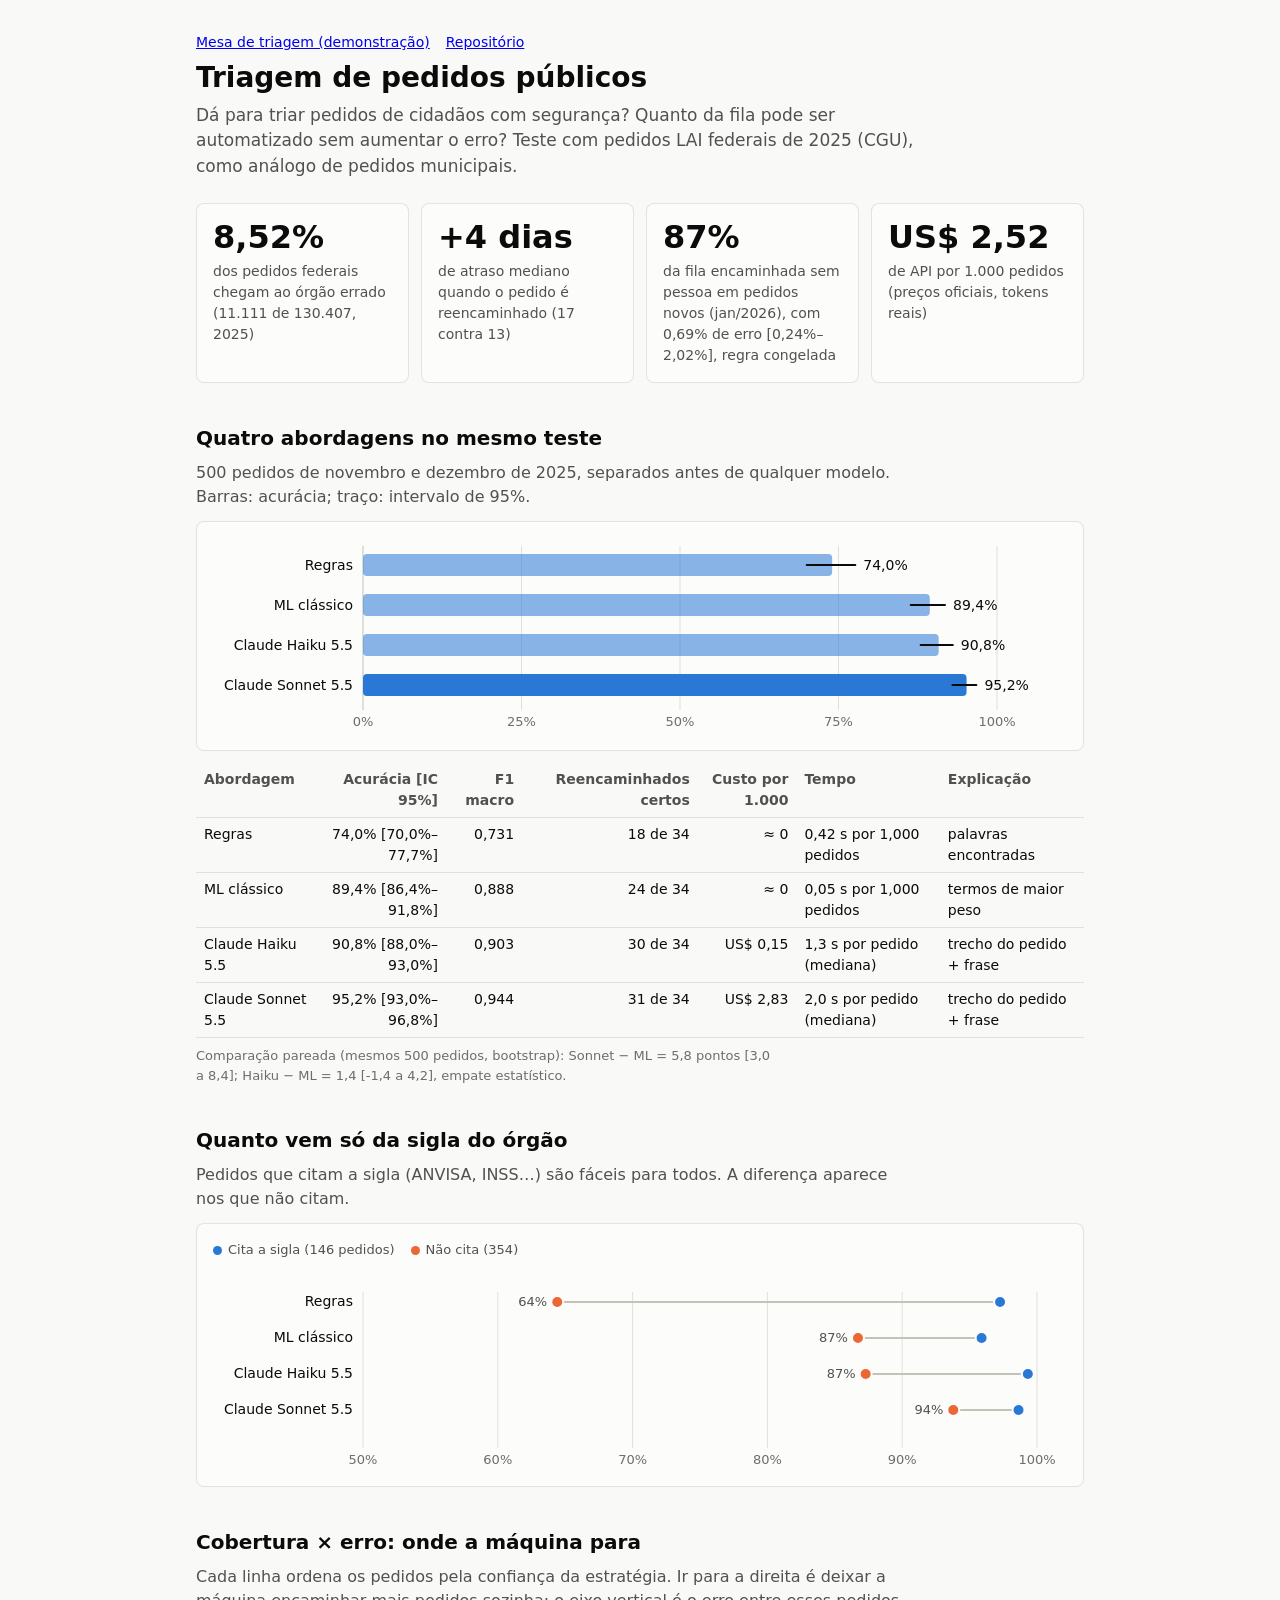
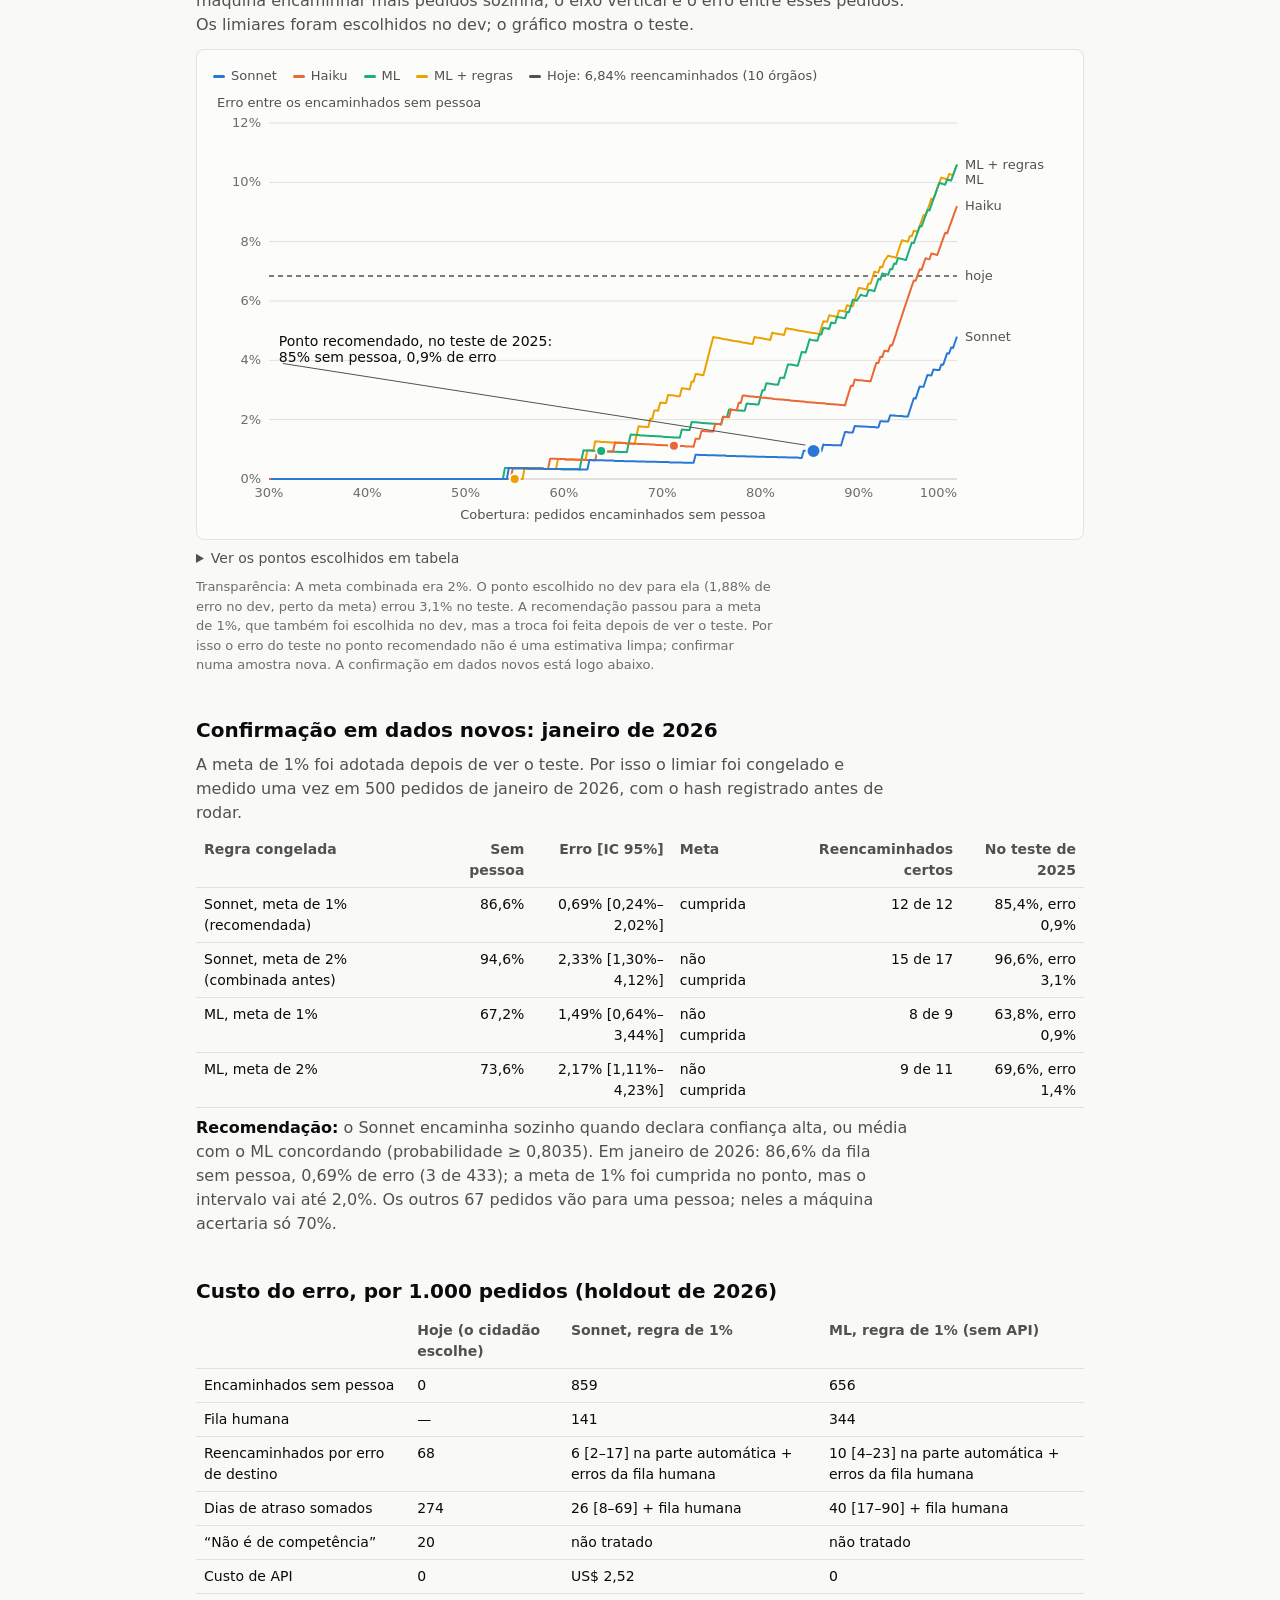
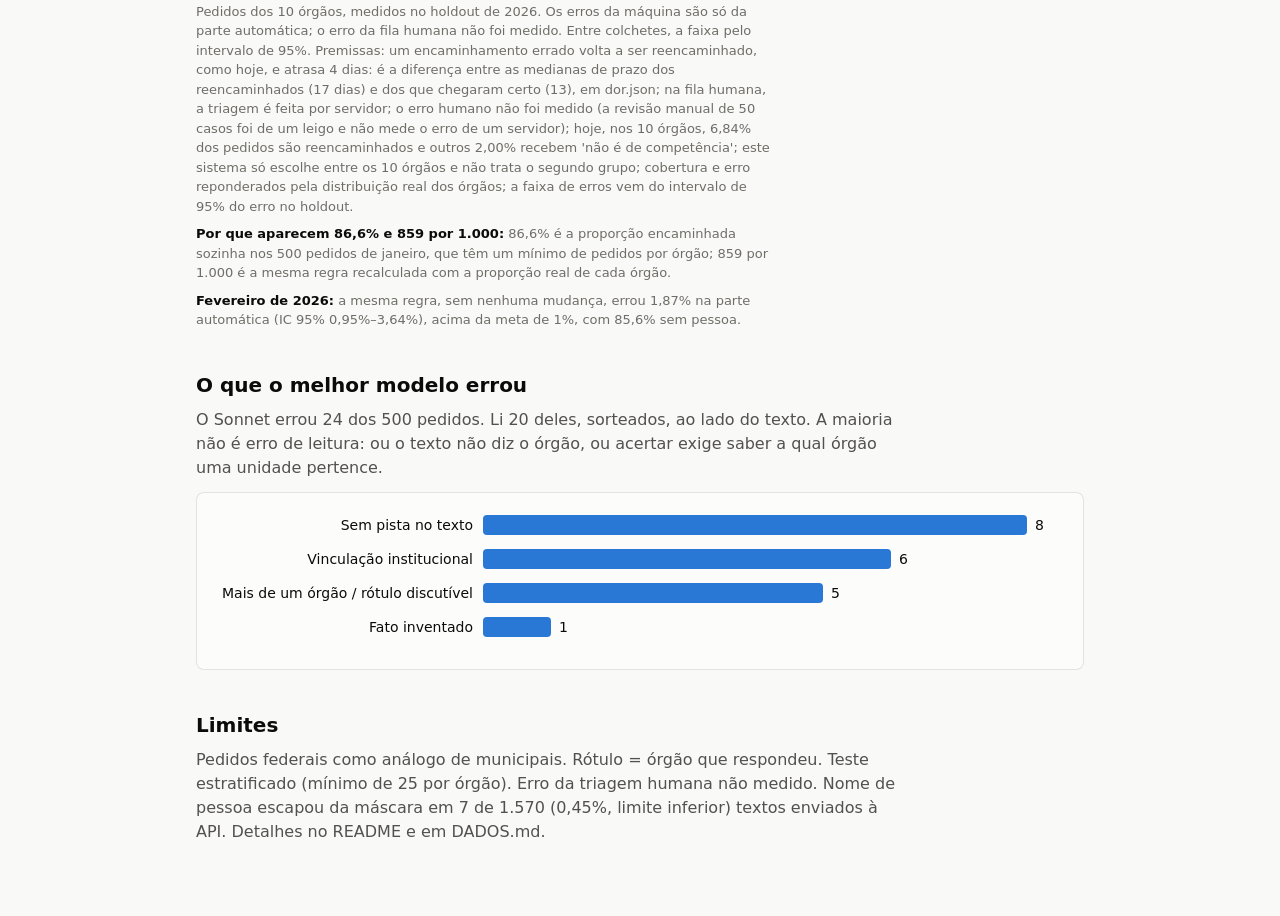
==== commit f55ad333: "Revisão externa: Mesa sem jargão, aba Numa prefeitura, relatório responsivo, README - Topo em 3 linh" ====
--- a/report.html
+++ b/report.html
@@ -36,8 +36,10 @@
 .tile { background: var(--surface); border: 1px solid var(--border); border-radius: 8px; padding: 16px; }
 .tile .v { font-size: 32px; font-weight: 600; line-height: 1.1; }
 .tile .l { color: var(--ink-2); font-size: 14px; margin-top: 6px; }
-.card { background: var(--surface); border: 1px solid var(--border); border-radius: 8px; padding: 16px; margin-top: 12px; position: relative; overflow-x: auto; }
-svg { display: block; width: 100%; min-width: 600px; height: auto; overflow: visible; }
+.card { background: var(--surface); border: 1px solid var(--border); border-radius: 8px; padding: 16px; margin-top: 12px; position: relative; }
+svg { display: block; width: 100%; height: auto; overflow: visible; }
+.links-topo { font-size: 14px; margin: 0 0 8px; }
+.links-topo a { margin-right: 16px; }
 svg text { fill: var(--muted); font-size: 13px; font-variant-numeric: tabular-nums; }
 svg .lbl { fill: var(--ink); font-size: 14px; }
 svg .lbl2 { fill: var(--ink-2); font-size: 13px; }
@@ -59,6 +61,7 @@
 </head>
 <body>
 <main>
+<p class="links-topo"><a href="https://mesa-triagem.vercel.app/">Mesa de triagem (demonstração)</a><a href="https://github.com/luigiferrim/triagem-pedidos-publicos">Repositório</a></p>
 <h1>Triagem de pedidos públicos</h1>
 <p class="lead">Dá para triar pedidos de cidadãos com segurança? Quanto da fila pode ser automatizado sem aumentar o erro? Teste com pedidos LAI federais de 2025 (CGU), como análogo de pedidos municipais.</p>
 
@@ -88,6 +91,8 @@
 <h2>Custo do erro, por 1.000 pedidos (holdout de 2026)</h2>
 <div class="scroll"><table id="t-custo"></table></div>
 <p class="note" id="p-premissas"></p>
+<p class="note"><strong>Por que aparecem 86,6% e 859 por 1.000:</strong> 86,6% é a proporção encaminhada sozinha nos 500 pedidos de janeiro, que têm um mínimo de pedidos por órgão; 859 por 1.000 é a mesma regra recalculada com a proporção real de cada órgão.</p>
+<p class="note" id="p-fevereiro"></p>
 
 <h2>O que o melhor modelo errou</h2>
 <p id="p-erros"></p>
@@ -97,7 +102,7 @@
 <p>Pedidos federais como análogo de municipais. Rótulo = órgão que respondeu. Teste estratificado (mínimo de 25 por órgão). Erro da triagem humana não medido. Nome de pessoa escapou da máscara em <span id="pii-n"></span> textos enviados à API. Detalhes no README e em DADOS.md.</p>
 </main>
 <script>
-const D = {"dor": {"pct_errado": 8.52, "n": 130407, "n_errado": 11111, "atraso": 4.0, "med_certo": 13.0, "med_reenc": 17.0, "pct_reenc_top10": 6.84}, "abordagens": [{"nome": "regras", "rotulo": "Regras", "acuracia": 0.74, "ic": [0.6998, 0.7765], "f1": 0.7308, "cita": 0.9726, "n_cita": 146, "nao_cita": 0.6441, "n_nao_cita": 354, "reenc": "18 de 34", "custo_1000": 0.0, "tempo": "0,42 s por 1,000 pedidos"}, {"nome": "ml", "rotulo": "ML clássico", "acuracia": 0.894, "ic": [0.8639, 0.918], "f1": 0.8881, "cita": 0.9589, "n_cita": 146, "nao_cita": 0.8672, "n_nao_cita": 354, "reenc": "24 de 34", "custo_1000": 0.0, "tempo": "0,05 s por 1,000 pedidos"}, {"nome": "haiku", "rotulo": "Claude Haiku 5.5", "acuracia": 0.908, "ic": [0.8795, 0.9303], "f1": 0.9029, "cita": 0.9932, "n_cita": 146, "nao_cita": 0.8729, "n_nao_cita": 354, "reenc": "30 de 34", "custo_1000": 0.149, "tempo": "1,3 s por pedido (mediana)"}, {"nome": "sonnet", "rotulo": "Claude Sonnet 5.5", "acuracia": 0.952, "ic": [0.9296, 0.9675], "f1": 0.9435, "cita": 0.9863, "n_cita": 146, "nao_cita": 0.9379, "n_nao_cita": 354, "reenc": "31 de 34", "custo_1000": 2.8349, "tempo": "2,0 s por pedido (mediana)"}], "comparacoes": {"sonnet_vs_ml": {"diferenca_pp": 5.8, "ic95_pp": [3.0, 8.4], "so_a_acerta": 38, "so_b_acerta": 9}, "haiku_vs_ml": {"diferenca_pp": 1.4, "ic95_pp": [-1.4, 4.2], "so_a_acerta": 29, "so_b_acerta": 22}, "sonnet_vs_haiku": {"diferenca_pp": 4.4, "ic95_pp": [2.6, 6.4], "so_a_acerta": 25, "so_b_acerta": 3}, "haiku_vs_regras": {"diferenca_pp": 16.8, "ic95_pp": [13.2, 20.6], "so_a_acerta": 95, "so_b_acerta": 11}}, "curvas": {"ml": {"rotulo": "ML", "pontos": [[0.052, 0.0], [0.082, 0.0], [0.096, 0.0], [0.112, 0.0], [0.128, 0.0], [0.142, 0.0], [0.16, 0.0], [0.172, 0.0], [0.18, 0.0], [0.184, 0.0], [0.196, 0.0], [0.204, 0.0], [0.206, 0.0], [0.212, 0.0], [0.22, 0.0], [0.226, 0.0], [0.228, 0.0], [0.232, 0.0], [0.24, 0.0], [0.244, 0.0], [0.248, 0.0], [0.252, 0.0], [0.256, 0.0], [0.258, 0.0], [0.264, 0.0], [0.266, 0.0], [0.268, 0.0], [0.272, 0.0], [0.274, 0.0], [0.278, 0.0], [0.284, 0.0], [0.29, 0.0], [0.296, 0.0], [0.298, 0.0], [0.3, 0.0], [0.304, 0.0], [0.306, 0.0], [0.31, 0.0], [0.316, 0.0], [0.322, 0.0], [0.33, 0.0], [0.332, 0.0], [0.336, 0.0], [0.34, 0.0], [0.342, 0.0], [0.348, 0.0], [0.352, 0.0], [0.354, 0.0], [0.356, 0.0], [0.358, 0.0], [0.36, 0.0], [0.362, 0.0], [0.364, 0.0], [0.37, 0.0], [0.372, 0.0], [0.374, 0.0], [0.376, 0.0], [0.378, 0.0], [0.38, 0.0], [0.382, 0.0], [0.384, 0.0], [0.386, 0.0], [0.388, 0.0], [0.396, 0.0], [0.398, 0.0], [0.4, 0.0], [0.402, 0.0], [0.406, 0.0], [0.408, 0.0], [0.41, 0.0], [0.412, 0.0], [0.414, 0.0], [0.416, 0.0], [0.418, 0.0], [0.42, 0.0], [0.422, 0.0], [0.424, 0.0], [0.426, 0.0], [0.428, 0.0], [0.43, 0.0], [0.432, 0.0], [0.434, 0.0], [0.436, 0.0], [0.438, 0.0], [0.44, 0.0], [0.442, 0.0], [0.444, 0.0], [0.446, 0.0], [0.45, 0.0], [0.452, 0.0], [0.454, 0.0], [0.456, 0.0], [0.458, 0.0], [0.46, 0.0], [0.462, 0.0], [0.464, 0.0], [0.466, 0.0], [0.468, 0.0], [0.47, 0.0], [0.474, 0.0], [0.476, 0.0], [0.478, 0.0], [0.48, 0.0], [0.482, 0.0], [0.484, 0.0], [0.486, 0.0], [0.488, 0.0], [0.49, 0.0], [0.492, 0.0], [0.494, 0.0], [0.496, 0.0], [0.498, 0.0], [0.5, 0.0], [0.504, 0.0], [0.506, 0.0], [0.51, 0.0], [0.512, 0.0], [0.514, 0.0], [0.518, 0.0], [0.52, 0.0], [0.522, 0.0], [0.524, 0.0], [0.526, 0.0], [0.528, 0.0], [0.53, 0.0], [0.532, 0.0], [0.536, 0.0], [0.538, 0.0], [0.54, 0.0037], [0.542, 0.0037], [0.544, 0.0037], [0.546, 0.0037], [0.548, 0.0036], [0.55, 0.0036], [0.552, 0.0036], [0.554, 0.0036], [0.556, 0.0036], [0.558, 0.0036], [0.56, 0.0036], [0.562, 0.0036], [0.566, 0.0035], [0.568, 0.0035], [0.57, 0.0035], [0.572, 0.0035], [0.574, 0.0035], [0.576, 0.0035], [0.58, 0.0034], [0.582, 0.0034], [0.586, 0.0034], [0.588, 0.0034], [0.59, 0.0034], [0.592, 0.0034], [0.594, 0.0034], [0.596, 0.0034], [0.598, 0.0033], [0.6, 0.0033], [0.602, 0.0033], [0.604, 0.0033], [0.606, 0.0033], [0.608, 0.0033], [0.61, 0.0033], [0.612, 0.0033], [0.614, 0.0033], [0.616, 0.0032], [0.618, 0.0065], [0.62, 0.0097], [0.622, 0.0096], [0.624, 0.0096], [0.626, 0.0096], [0.628, 0.0096], [0.63, 0.0095], [0.632, 0.0095], [0.634, 0.0095], [0.636, 0.0094], [0.638, 0.0094], [0.64, 0.0094], [0.644, 0.0093], [0.646, 0.0093], [0.648, 0.0093], [0.65, 0.0092], [0.652, 0.0092], [0.654, 0.0092], [0.656, 0.0091], [0.658, 0.0091], [0.66, 0.0091], [0.662, 0.0091], [0.664, 0.009], [0.666, 0.012], [0.668, 0.015], [0.67, 0.0149], [0.672, 0.0149], [0.674, 0.0148], [0.676, 0.0148], [0.678, 0.0147], [0.68, 0.0147], [0.682, 0.0147], [0.684, 0.0146], [0.686, 0.0146], [0.688, 0.0145], [0.69, 0.0145], [0.692, 0.0145], [0.694, 0.0144], [0.696, 0.0144], [0.7, 0.0143], [0.702, 0.0142], [0.704, 0.0142], [0.706, 0.0142], [0.708, 0.0141], [0.71, 0.0141], [0.712, 0.014], [0.714, 0.014], [0.716, 0.014], [0.718, 0.0139], [0.72, 0.0167], [0.722, 0.0166], [0.724, 0.0166], [0.726, 0.0165], [0.728, 0.0165], [0.73, 0.0192], [0.732, 0.0191], [0.734, 0.0191], [0.736, 0.019], [0.738, 0.019], [0.74, 0.0189], [0.742, 0.0189], [0.744, 0.0188], [0.746, 0.0188], [0.748, 0.0187], [0.75, 0.0187], [0.752, 0.0186], [0.754, 0.0186], [0.756, 0.0185], [0.758, 0.0185], [0.76, 0.0184], [0.762, 0.021], [0.764, 0.0209], [0.766, 0.0209], [0.768, 0.0234], [0.77, 0.0234], [0.772, 0.0233], [0.774, 0.0233], [0.776, 0.0232], [0.778, 0.0231], [0.78, 0.0231], [0.782, 0.023], [0.784, 0.023], [0.786, 0.0254], [0.79, 0.0253], [0.792, 0.0253], [0.794, 0.0252], [0.796, 0.0251], [0.798, 0.0251], [0.8, 0.0275], [0.802, 0.0299], [0.804, 0.0299], [0.806, 0.0323], [0.808, 0.0322], [0.81, 0.0321], [0.812, 0.032], [0.814, 0.0319], [0.816, 0.0319], [0.818, 0.0318], [0.82, 0.0341], [0.822, 0.0341], [0.824, 0.034], [0.826, 0.0363], [0.828, 0.0386], [0.83, 0.0386], [0.832, 0.0385], [0.834, 0.0384], [0.836, 0.0383], [0.838, 0.0382], [0.84, 0.0405], [0.842, 0.0428], [0.844, 0.0427], [0.846, 0.0426], [0.848, 0.0448], [0.85, 0.0471], [0.852, 0.0469], [0.854, 0.0468], [0.856, 0.0467], [0.858, 0.0466], [0.86, 0.0488], [0.862, 0.0487], [0.864, 0.0509], [0.866, 0.0508], [0.868, 0.0507], [0.87, 0.0506], [0.872, 0.0528], [0.874, 0.0526], [0.876, 0.0525], [0.878, 0.0547], [0.88, 0.0545], [0.882, 0.0544], [0.884, 0.0543], [0.886, 0.0542], [0.888, 0.0563], [0.89, 0.0562], [0.892, 0.0583], [0.894, 0.0604], [0.896, 0.0603], [0.898, 0.0601], [0.902, 0.0621], [0.904, 0.0619], [0.906, 0.0618], [0.908, 0.0617], [0.91, 0.0637], [0.912, 0.0636], [0.914, 0.0635], [0.916, 0.0633], [0.918, 0.0654], [0.92, 0.0674], [0.922, 0.0672], [0.924, 0.0693], [0.926, 0.0691], [0.928, 0.069], [0.93, 0.0688], [0.932, 0.0708], [0.934, 0.0707], [0.936, 0.0726], [0.938, 0.0725], [0.94, 0.0745], [0.942, 0.0743], [0.944, 0.0742], [0.946, 0.074], [0.948, 0.0738], [0.95, 0.0758], [0.952, 0.0777], [0.954, 0.0797], [0.956, 0.0795], [0.958, 0.0814], [0.96, 0.0833], [0.962, 0.0852], [0.964, 0.0851], [0.966, 0.087], [0.968, 0.0888], [0.97, 0.0907], [0.972, 0.0905], [0.974, 0.0924], [0.976, 0.0943], [0.978, 0.0961], [0.98, 0.098], [0.982, 0.0998], [0.984, 0.0996], [0.986, 0.0994], [0.988, 0.0992], [0.99, 0.101], [0.992, 0.1008], [0.994, 0.1006], [0.996, 0.1024], [0.998, 0.1042], [1.0, 0.106]], "sem_abstencao": 0.106}, "ml_regras": {"rotulo": "ML + regras", "pontos": [[0.052, 0.0], [0.082, 0.0], [0.096, 0.0], [0.112, 0.0], [0.128, 0.0], [0.142, 0.0], [0.16, 0.0], [0.172, 0.0], [0.18, 0.0], [0.184, 0.0], [0.196, 0.0], [0.202, 0.0], [0.204, 0.0], [0.21, 0.0], [0.218, 0.0], [0.222, 0.0], [0.224, 0.0], [0.226, 0.0], [0.234, 0.0], [0.238, 0.0], [0.242, 0.0], [0.246, 0.0], [0.248, 0.0], [0.25, 0.0], [0.254, 0.0], [0.256, 0.0], [0.258, 0.0], [0.262, 0.0], [0.264, 0.0], [0.268, 0.0], [0.274, 0.0], [0.28, 0.0], [0.286, 0.0], [0.288, 0.0], [0.29, 0.0], [0.294, 0.0], [0.296, 0.0], [0.3, 0.0], [0.306, 0.0], [0.31, 0.0], [0.318, 0.0], [0.32, 0.0], [0.324, 0.0], [0.328, 0.0], [0.33, 0.0], [0.336, 0.0], [0.34, 0.0], [0.342, 0.0], [0.344, 0.0], [0.346, 0.0], [0.348, 0.0], [0.35, 0.0], [0.354, 0.0], [0.356, 0.0], [0.358, 0.0], [0.36, 0.0], [0.362, 0.0], [0.364, 0.0], [0.366, 0.0], [0.368, 0.0], [0.37, 0.0], [0.378, 0.0], [0.38, 0.0], [0.382, 0.0], [0.386, 0.0], [0.388, 0.0], [0.39, 0.0], [0.392, 0.0], [0.394, 0.0], [0.396, 0.0], [0.398, 0.0], [0.4, 0.0], [0.402, 0.0], [0.404, 0.0], [0.406, 0.0], [0.408, 0.0], [0.41, 0.0], [0.412, 0.0], [0.414, 0.0], [0.416, 0.0], [0.418, 0.0], [0.42, 0.0], [0.424, 0.0], [0.426, 0.0], [0.428, 0.0], [0.43, 0.0], [0.432, 0.0], [0.434, 0.0], [0.436, 0.0], [0.438, 0.0], [0.44, 0.0], [0.442, 0.0], [0.446, 0.0], [0.448, 0.0], [0.45, 0.0], [0.452, 0.0], [0.454, 0.0], [0.456, 0.0], [0.458, 0.0], [0.46, 0.0], [0.462, 0.0], [0.464, 0.0], [0.466, 0.0], [0.468, 0.0], [0.472, 0.0], [0.474, 0.0], [0.476, 0.0], [0.478, 0.0], [0.48, 0.0], [0.484, 0.0], [0.486, 0.0], [0.488, 0.0], [0.49, 0.0], [0.492, 0.0], [0.496, 0.0], [0.498, 0.0], [0.5, 0.0], [0.502, 0.0], [0.504, 0.0], [0.506, 0.0], [0.508, 0.0], [0.51, 0.0], [0.512, 0.0], [0.514, 0.0], [0.516, 0.0], [0.518, 0.0], [0.522, 0.0], [0.524, 0.0], [0.526, 0.0], [0.528, 0.0], [0.53, 0.0], [0.534, 0.0], [0.536, 0.0], [0.538, 0.0], [0.54, 0.0], [0.542, 0.0], [0.544, 0.0], [0.546, 0.0], [0.548, 0.0], [0.55, 0.0], [0.552, 0.0], [0.554, 0.0], [0.556, 0.0], [0.558, 0.0], [0.56, 0.0036], [0.562, 0.0036], [0.564, 0.0035], [0.566, 0.0035], [0.568, 0.0035], [0.57, 0.0035], [0.572, 0.0035], [0.574, 0.0035], [0.576, 0.0035], [0.578, 0.0035], [0.582, 0.0034], [0.584, 0.0034], [0.586, 0.0034], [0.588, 0.0034], [0.59, 0.0034], [0.592, 0.0034], [0.594, 0.0067], [0.596, 0.0067], [0.598, 0.0067], [0.6, 0.0067], [0.602, 0.0066], [0.604, 0.0066], [0.606, 0.0066], [0.608, 0.0066], [0.61, 0.0066], [0.612, 0.0065], [0.614, 0.0065], [0.616, 0.0065], [0.618, 0.0065], [0.62, 0.0065], [0.622, 0.0064], [0.624, 0.0096], [0.626, 0.0096], [0.628, 0.0096], [0.63, 0.0095], [0.632, 0.0127], [0.634, 0.0126], [0.636, 0.0126], [0.638, 0.0125], [0.64, 0.0125], [0.642, 0.0125], [0.644, 0.0124], [0.646, 0.0124], [0.648, 0.0123], [0.65, 0.0123], [0.652, 0.0123], [0.654, 0.0122], [0.656, 0.0122], [0.658, 0.0122], [0.66, 0.0121], [0.662, 0.0121], [0.664, 0.012], [0.666, 0.012], [0.668, 0.012], [0.67, 0.0119], [0.672, 0.0119], [0.674, 0.0148], [0.676, 0.0178], [0.678, 0.0177], [0.68, 0.0176], [0.682, 0.0176], [0.684, 0.0175], [0.686, 0.0175], [0.688, 0.0203], [0.69, 0.0203], [0.692, 0.0231], [0.694, 0.0231], [0.696, 0.023], [0.698, 0.0258], [0.7, 0.0257], [0.702, 0.0256], [0.704, 0.0256], [0.706, 0.0283], [0.708, 0.0282], [0.71, 0.0282], [0.712, 0.0281], [0.714, 0.028], [0.716, 0.0279], [0.718, 0.0279], [0.72, 0.0306], [0.722, 0.0305], [0.724, 0.0304], [0.726, 0.0303], [0.728, 0.0302], [0.73, 0.0329], [0.732, 0.0328], [0.734, 0.0354], [0.736, 0.0353], [0.738, 0.0352], [0.74, 0.0351], [0.742, 0.035], [0.744, 0.0376], [0.746, 0.0402], [0.748, 0.0428], [0.75, 0.0453], [0.752, 0.0479], [0.754, 0.0477], [0.756, 0.0476], [0.758, 0.0475], [0.76, 0.0474], [0.762, 0.0472], [0.764, 0.0471], [0.766, 0.047], [0.768, 0.0469], [0.77, 0.0468], [0.772, 0.0466], [0.774, 0.0465], [0.776, 0.0464], [0.778, 0.0463], [0.78, 0.0462], [0.782, 0.046], [0.784, 0.0459], [0.786, 0.0458], [0.788, 0.0457], [0.79, 0.0456], [0.792, 0.0455], [0.794, 0.0479], [0.796, 0.0477], [0.798, 0.0476], [0.8, 0.0475], [0.804, 0.0473], [0.806, 0.0471], [0.808, 0.047], [0.81, 0.0469], [0.812, 0.0493], [0.814, 0.0491], [0.816, 0.049], [0.818, 0.0489], [0.82, 0.0488], [0.822, 0.0487], [0.824, 0.0485], [0.826, 0.0508], [0.828, 0.0507], [0.83, 0.0506], [0.832, 0.0505], [0.834, 0.0504], [0.836, 0.0502], [0.838, 0.0501], [0.84, 0.05], [0.842, 0.0499], [0.844, 0.0498], [0.846, 0.0496], [0.848, 0.0495], [0.85, 0.0494], [0.852, 0.0493], [0.854, 0.0492], [0.856, 0.0491], [0.858, 0.049], [0.86, 0.0488], [0.862, 0.051], [0.864, 0.0532], [0.866, 0.0531], [0.868, 0.053], [0.87, 0.0552], [0.872, 0.055], [0.874, 0.0549], [0.876, 0.0548], [0.878, 0.0547], [0.88, 0.0568], [0.882, 0.0567], [0.884, 0.0566], [0.886, 0.0564], [0.888, 0.0586], [0.89, 0.0584], [0.892, 0.0583], [0.894, 0.0582], [0.896, 0.0603], [0.898, 0.0624], [0.9, 0.0644], [0.902, 0.0643], [0.904, 0.0642], [0.906, 0.064], [0.908, 0.0639], [0.91, 0.0659], [0.912, 0.0658], [0.914, 0.0678], [0.916, 0.0699], [0.918, 0.0697], [0.92, 0.0696], [0.922, 0.0716], [0.924, 0.0714], [0.926, 0.0734], [0.93, 0.0753], [0.932, 0.0751], [0.934, 0.0749], [0.936, 0.0748], [0.938, 0.0746], [0.94, 0.0766], [0.942, 0.0786], [0.944, 0.0805], [0.946, 0.0803], [0.948, 0.0802], [0.95, 0.08], [0.952, 0.0819], [0.954, 0.0818], [0.956, 0.0837], [0.958, 0.0835], [0.96, 0.0833], [0.962, 0.0852], [0.964, 0.0871], [0.966, 0.089], [0.968, 0.0888], [0.97, 0.0907], [0.972, 0.0926], [0.974, 0.0945], [0.976, 0.0943], [0.978, 0.0961], [0.98, 0.098], [0.982, 0.0998], [0.984, 0.1016], [0.986, 0.1014], [0.988, 0.1012], [0.99, 0.101], [0.992, 0.1028], [0.994, 0.1026], [0.996, 0.1024], [0.998, 0.1042], [1.0, 0.106]], "sem_abstencao": 0.106}, "haiku": {"rotulo": "Haiku", "pontos": [[0.052, 0.0], [0.08, 0.0], [0.094, 0.0], [0.108, 0.0], [0.124, 0.0], [0.138, 0.0], [0.156, 0.0], [0.166, 0.0], [0.174, 0.0], [0.178, 0.0], [0.19, 0.0], [0.194, 0.0], [0.196, 0.0], [0.2, 0.0], [0.208, 0.0], [0.214, 0.0], [0.216, 0.0], [0.218, 0.0], [0.226, 0.0], [0.23, 0.0], [0.232, 0.0], [0.236, 0.0], [0.24, 0.0], [0.242, 0.0], [0.248, 0.0], [0.25, 0.0], [0.252, 0.0], [0.256, 0.0], [0.258, 0.0], [0.262, 0.0], [0.266, 0.0], [0.272, 0.0], [0.276, 0.0], [0.278, 0.0], [0.282, 0.0], [0.284, 0.0], [0.288, 0.0], [0.294, 0.0], [0.3, 0.0], [0.308, 0.0], [0.31, 0.0], [0.314, 0.0], [0.316, 0.0], [0.318, 0.0], [0.324, 0.0], [0.328, 0.0], [0.33, 0.0], [0.332, 0.0], [0.334, 0.0], [0.336, 0.0], [0.338, 0.0], [0.34, 0.0], [0.342, 0.0], [0.344, 0.0], [0.346, 0.0], [0.348, 0.0], [0.35, 0.0], [0.352, 0.0], [0.354, 0.0], [0.356, 0.0], [0.358, 0.0], [0.36, 0.0], [0.362, 0.0], [0.364, 0.0], [0.366, 0.0], [0.368, 0.0], [0.372, 0.0], [0.374, 0.0], [0.376, 0.0], [0.378, 0.0], [0.38, 0.0], [0.382, 0.0], [0.384, 0.0], [0.386, 0.0], [0.388, 0.0], [0.39, 0.0], [0.392, 0.0], [0.394, 0.0], [0.396, 0.0], [0.398, 0.0], [0.4, 0.0], [0.402, 0.0], [0.404, 0.0], [0.406, 0.0], [0.408, 0.0], [0.41, 0.0], [0.412, 0.0], [0.414, 0.0], [0.416, 0.0], [0.418, 0.0], [0.42, 0.0], [0.422, 0.0], [0.424, 0.0], [0.426, 0.0], [0.428, 0.0], [0.43, 0.0], [0.432, 0.0], [0.434, 0.0], [0.436, 0.0], [0.438, 0.0], [0.44, 0.0], [0.442, 0.0], [0.444, 0.0], [0.446, 0.0], [0.448, 0.0], [0.45, 0.0], [0.452, 0.0], [0.454, 0.0], [0.458, 0.0], [0.46, 0.0], [0.464, 0.0], [0.466, 0.0], [0.468, 0.0], [0.47, 0.0], [0.472, 0.0], [0.474, 0.0], [0.476, 0.0], [0.48, 0.0], [0.482, 0.0], [0.484, 0.0], [0.486, 0.0], [0.488, 0.0], [0.49, 0.0], [0.492, 0.0], [0.494, 0.0], [0.496, 0.0], [0.498, 0.0], [0.5, 0.0], [0.502, 0.0], [0.504, 0.0], [0.508, 0.0], [0.51, 0.0], [0.512, 0.0], [0.514, 0.0], [0.516, 0.0], [0.518, 0.0], [0.52, 0.0], [0.522, 0.0], [0.524, 0.0], [0.526, 0.0], [0.528, 0.0], [0.53, 0.0], [0.532, 0.0], [0.534, 0.0], [0.536, 0.0], [0.538, 0.0], [0.54, 0.0], [0.542, 0.0], [0.544, 0.0], [0.546, 0.0], [0.548, 0.0036], [0.55, 0.0036], [0.552, 0.0036], [0.554, 0.0036], [0.556, 0.0036], [0.558, 0.0036], [0.56, 0.0036], [0.562, 0.0036], [0.566, 0.0035], [0.568, 0.0035], [0.57, 0.0035], [0.572, 0.0035], [0.574, 0.0035], [0.576, 0.0035], [0.578, 0.0035], [0.58, 0.0034], [0.582, 0.0034], [0.584, 0.0034], [0.586, 0.0068], [0.588, 0.0068], [0.59, 0.0068], [0.592, 0.0068], [0.594, 0.0067], [0.596, 0.0067], [0.598, 0.0067], [0.6, 0.0067], [0.602, 0.0066], [0.604, 0.0066], [0.606, 0.0066], [0.61, 0.0066], [0.612, 0.0065], [0.614, 0.0065], [0.616, 0.0065], [0.618, 0.0065], [0.62, 0.0065], [0.622, 0.0064], [0.624, 0.0064], [0.626, 0.0064], [0.628, 0.0064], [0.63, 0.0063], [0.632, 0.0063], [0.634, 0.0095], [0.636, 0.0094], [0.638, 0.0094], [0.64, 0.0094], [0.642, 0.0093], [0.644, 0.0093], [0.646, 0.0093], [0.648, 0.0093], [0.65, 0.0092], [0.652, 0.0123], [0.654, 0.0122], [0.656, 0.0122], [0.658, 0.0122], [0.66, 0.0121], [0.662, 0.0121], [0.664, 0.012], [0.668, 0.012], [0.67, 0.0119], [0.672, 0.0119], [0.674, 0.0119], [0.676, 0.0118], [0.678, 0.0118], [0.68, 0.0118], [0.682, 0.0117], [0.684, 0.0117], [0.686, 0.0117], [0.688, 0.0116], [0.69, 0.0116], [0.692, 0.0116], [0.694, 0.0115], [0.696, 0.0115], [0.698, 0.0115], [0.7, 0.0114], [0.702, 0.0114], [0.704, 0.0114], [0.706, 0.0113], [0.708, 0.0113], [0.71, 0.0113], [0.712, 0.0112], [0.714, 0.0112], [0.716, 0.0112], [0.718, 0.0111], [0.72, 0.0111], [0.722, 0.0111], [0.724, 0.011], [0.726, 0.011], [0.728, 0.011], [0.73, 0.011], [0.732, 0.0109], [0.734, 0.0136], [0.736, 0.0136], [0.738, 0.0136], [0.74, 0.0162], [0.742, 0.0162], [0.744, 0.0161], [0.746, 0.0161], [0.748, 0.016], [0.75, 0.016], [0.752, 0.016], [0.754, 0.0186], [0.756, 0.0185], [0.758, 0.0185], [0.76, 0.0184], [0.762, 0.021], [0.764, 0.0209], [0.766, 0.0209], [0.768, 0.0208], [0.77, 0.0234], [0.772, 0.0233], [0.774, 0.0233], [0.776, 0.0232], [0.778, 0.0257], [0.78, 0.0256], [0.782, 0.0281], [0.784, 0.0281], [0.786, 0.028], [0.788, 0.0279], [0.79, 0.0278], [0.792, 0.0278], [0.796, 0.0276], [0.798, 0.0276], [0.8, 0.0275], [0.802, 0.0274], [0.804, 0.0274], [0.806, 0.0273], [0.808, 0.0272], [0.81, 0.0272], [0.814, 0.027], [0.82, 0.0268], [0.822, 0.0268], [0.824, 0.0267], [0.826, 0.0266], [0.828, 0.0266], [0.832, 0.0264], [0.834, 0.0264], [0.836, 0.0263], [0.838, 0.0263], [0.84, 0.0262], [0.842, 0.0261], [0.844, 0.0261], [0.846, 0.026], [0.848, 0.0259], [0.85, 0.0259], [0.852, 0.0258], [0.854, 0.0258], [0.856, 0.0257], [0.858, 0.0256], [0.86, 0.0256], [0.862, 0.0255], [0.864, 0.0255], [0.866, 0.0254], [0.868, 0.0253], [0.87, 0.0253], [0.872, 0.0252], [0.874, 0.0252], [0.876, 0.0251], [0.878, 0.0251], [0.88, 0.025], [0.882, 0.0249], [0.884, 0.0249], [0.886, 0.0248], [0.888, 0.027], [0.89, 0.0292], [0.892, 0.0314], [0.894, 0.0313], [0.896, 0.0335], [0.898, 0.0334], [0.9, 0.0333], [0.902, 0.0333], [0.904, 0.0332], [0.906, 0.0331], [0.908, 0.033], [0.91, 0.033], [0.912, 0.0329], [0.914, 0.035], [0.916, 0.0371], [0.918, 0.0392], [0.92, 0.0391], [0.922, 0.0412], [0.924, 0.0411], [0.926, 0.0432], [0.928, 0.0431], [0.93, 0.043], [0.932, 0.0451], [0.934, 0.045], [0.936, 0.047], [0.938, 0.049], [0.94, 0.0511], [0.942, 0.0531], [0.944, 0.0551], [0.946, 0.0571], [0.948, 0.0591], [0.95, 0.0611], [0.952, 0.063], [0.954, 0.065], [0.956, 0.0669], [0.958, 0.0668], [0.96, 0.0688], [0.962, 0.0707], [0.964, 0.0705], [0.966, 0.0725], [0.968, 0.0744], [0.97, 0.0742], [0.972, 0.0741], [0.974, 0.076], [0.976, 0.0758], [0.978, 0.0757], [0.98, 0.0755], [0.982, 0.0774], [0.984, 0.0793], [0.986, 0.0811], [0.988, 0.083], [0.99, 0.0828], [0.992, 0.0847], [0.994, 0.0865], [0.996, 0.0884], [0.998, 0.0902], [1.0, 0.092]], "sem_abstencao": 0.092}, "sonnet": {"rotulo": "Sonnet", "pontos": [[0.052, 0.0], [0.082, 0.0], [0.096, 0.0], [0.108, 0.0], [0.124, 0.0], [0.138, 0.0], [0.154, 0.0], [0.166, 0.0], [0.174, 0.0], [0.178, 0.0], [0.19, 0.0], [0.196, 0.0], [0.198, 0.0], [0.202, 0.0], [0.21, 0.0], [0.214, 0.0], [0.216, 0.0], [0.22, 0.0], [0.228, 0.0], [0.232, 0.0], [0.236, 0.0], [0.24, 0.0], [0.244, 0.0], [0.246, 0.0], [0.25, 0.0], [0.252, 0.0], [0.254, 0.0], [0.258, 0.0], [0.26, 0.0], [0.264, 0.0], [0.268, 0.0], [0.274, 0.0], [0.28, 0.0], [0.282, 0.0], [0.286, 0.0], [0.288, 0.0], [0.292, 0.0], [0.298, 0.0], [0.302, 0.0], [0.31, 0.0], [0.312, 0.0], [0.316, 0.0], [0.318, 0.0], [0.322, 0.0], [0.326, 0.0], [0.328, 0.0], [0.33, 0.0], [0.332, 0.0], [0.334, 0.0], [0.336, 0.0], [0.338, 0.0], [0.34, 0.0], [0.342, 0.0], [0.344, 0.0], [0.346, 0.0], [0.348, 0.0], [0.35, 0.0], [0.352, 0.0], [0.354, 0.0], [0.356, 0.0], [0.358, 0.0], [0.362, 0.0], [0.364, 0.0], [0.366, 0.0], [0.37, 0.0], [0.372, 0.0], [0.374, 0.0], [0.376, 0.0], [0.378, 0.0], [0.38, 0.0], [0.382, 0.0], [0.384, 0.0], [0.386, 0.0], [0.388, 0.0], [0.39, 0.0], [0.392, 0.0], [0.394, 0.0], [0.396, 0.0], [0.398, 0.0], [0.4, 0.0], [0.402, 0.0], [0.404, 0.0], [0.406, 0.0], [0.408, 0.0], [0.41, 0.0], [0.412, 0.0], [0.414, 0.0], [0.416, 0.0], [0.418, 0.0], [0.42, 0.0], [0.422, 0.0], [0.424, 0.0], [0.426, 0.0], [0.428, 0.0], [0.43, 0.0], [0.432, 0.0], [0.434, 0.0], [0.436, 0.0], [0.438, 0.0], [0.44, 0.0], [0.442, 0.0], [0.444, 0.0], [0.446, 0.0], [0.448, 0.0], [0.45, 0.0], [0.452, 0.0], [0.454, 0.0], [0.456, 0.0], [0.458, 0.0], [0.46, 0.0], [0.462, 0.0], [0.466, 0.0], [0.468, 0.0], [0.47, 0.0], [0.472, 0.0], [0.474, 0.0], [0.476, 0.0], [0.478, 0.0], [0.48, 0.0], [0.482, 0.0], [0.484, 0.0], [0.486, 0.0], [0.488, 0.0], [0.49, 0.0], [0.492, 0.0], [0.494, 0.0], [0.496, 0.0], [0.498, 0.0], [0.5, 0.0], [0.502, 0.0], [0.504, 0.0], [0.506, 0.0], [0.508, 0.0], [0.51, 0.0], [0.512, 0.0], [0.514, 0.0], [0.516, 0.0], [0.518, 0.0], [0.52, 0.0], [0.522, 0.0], [0.524, 0.0], [0.526, 0.0], [0.528, 0.0], [0.53, 0.0], [0.532, 0.0], [0.534, 0.0], [0.536, 0.0], [0.538, 0.0], [0.54, 0.0], [0.542, 0.0], [0.544, 0.0037], [0.546, 0.0037], [0.548, 0.0036], [0.55, 0.0036], [0.552, 0.0036], [0.554, 0.0036], [0.556, 0.0036], [0.558, 0.0036], [0.56, 0.0036], [0.564, 0.0035], [0.566, 0.0035], [0.568, 0.0035], [0.57, 0.0035], [0.572, 0.0035], [0.574, 0.0035], [0.576, 0.0035], [0.578, 0.0035], [0.58, 0.0034], [0.582, 0.0034], [0.584, 0.0034], [0.586, 0.0034], [0.588, 0.0034], [0.59, 0.0034], [0.592, 0.0034], [0.594, 0.0034], [0.596, 0.0034], [0.598, 0.0033], [0.6, 0.0033], [0.604, 0.0033], [0.606, 0.0033], [0.608, 0.0033], [0.61, 0.0033], [0.612, 0.0033], [0.614, 0.0033], [0.616, 0.0032], [0.618, 0.0032], [0.62, 0.0032], [0.622, 0.0032], [0.624, 0.0032], [0.626, 0.0064], [0.628, 0.0064], [0.63, 0.0063], [0.632, 0.0063], [0.634, 0.0063], [0.636, 0.0063], [0.638, 0.0063], [0.64, 0.0063], [0.642, 0.0062], [0.644, 0.0062], [0.646, 0.0062], [0.648, 0.0062], [0.65, 0.0062], [0.652, 0.0061], [0.654, 0.0061], [0.656, 0.0061], [0.66, 0.0061], [0.662, 0.006], [0.664, 0.006], [0.666, 0.006], [0.668, 0.006], [0.67, 0.006], [0.672, 0.006], [0.674, 0.0059], [0.676, 0.0059], [0.678, 0.0059], [0.68, 0.0059], [0.682, 0.0059], [0.684, 0.0058], [0.686, 0.0058], [0.688, 0.0058], [0.69, 0.0058], [0.692, 0.0058], [0.694, 0.0058], [0.696, 0.0057], [0.698, 0.0057], [0.7, 0.0057], [0.702, 0.0057], [0.704, 0.0057], [0.706, 0.0057], [0.708, 0.0056], [0.71, 0.0056], [0.712, 0.0056], [0.714, 0.0056], [0.716, 0.0056], [0.718, 0.0056], [0.72, 0.0056], [0.722, 0.0055], [0.724, 0.0055], [0.726, 0.0055], [0.728, 0.0055], [0.73, 0.0055], [0.732, 0.0055], [0.734, 0.0082], [0.736, 0.0082], [0.738, 0.0081], [0.74, 0.0081], [0.742, 0.0081], [0.744, 0.0081], [0.746, 0.008], [0.748, 0.008], [0.75, 0.008], [0.752, 0.008], [0.754, 0.008], [0.756, 0.0079], [0.758, 0.0079], [0.76, 0.0079], [0.762, 0.0079], [0.764, 0.0079], [0.766, 0.0078], [0.768, 0.0078], [0.77, 0.0078], [0.774, 0.0078], [0.776, 0.0077], [0.778, 0.0077], [0.78, 0.0077], [0.782, 0.0077], [0.784, 0.0077], [0.786, 0.0076], [0.788, 0.0076], [0.79, 0.0076], [0.792, 0.0076], [0.794, 0.0076], [0.796, 0.0075], [0.8, 0.0075], [0.804, 0.0075], [0.806, 0.0074], [0.808, 0.0074], [0.81, 0.0074], [0.814, 0.0074], [0.816, 0.0074], [0.818, 0.0073], [0.82, 0.0073], [0.822, 0.0073], [0.824, 0.0073], [0.826, 0.0073], [0.828, 0.0072], [0.83, 0.0072], [0.832, 0.0072], [0.834, 0.0072], [0.836, 0.0072], [0.838, 0.0072], [0.84, 0.0071], [0.842, 0.0071], [0.844, 0.0095], [0.846, 0.0095], [0.848, 0.0094], [0.85, 0.0094], [0.852, 0.0094], [0.854, 0.0094], [0.856, 0.0093], [0.858, 0.0093], [0.86, 0.0093], [0.862, 0.0093], [0.864, 0.0116], [0.866, 0.0115], [0.868, 0.0115], [0.87, 0.0115], [0.872, 0.0115], [0.874, 0.0114], [0.876, 0.0114], [0.878, 0.0114], [0.88, 0.0114], [0.882, 0.0113], [0.884, 0.0136], [0.886, 0.0158], [0.888, 0.0158], [0.89, 0.0157], [0.892, 0.0157], [0.894, 0.0157], [0.896, 0.0179], [0.898, 0.0178], [0.9, 0.0178], [0.902, 0.0177], [0.904, 0.0177], [0.906, 0.0177], [0.908, 0.0176], [0.91, 0.0176], [0.912, 0.0175], [0.914, 0.0175], [0.916, 0.0175], [0.918, 0.0174], [0.92, 0.0174], [0.922, 0.0195], [0.924, 0.0195], [0.926, 0.0194], [0.928, 0.0194], [0.93, 0.0194], [0.932, 0.0215], [0.934, 0.0214], [0.936, 0.0214], [0.938, 0.0213], [0.942, 0.0212], [0.944, 0.0212], [0.946, 0.0211], [0.948, 0.0211], [0.95, 0.0211], [0.952, 0.0231], [0.954, 0.0252], [0.956, 0.0272], [0.958, 0.0271], [0.96, 0.0292], [0.962, 0.0312], [0.964, 0.0311], [0.966, 0.0311], [0.968, 0.0331], [0.97, 0.0351], [0.972, 0.035], [0.974, 0.0349], [0.976, 0.0369], [0.978, 0.0368], [0.98, 0.0367], [0.982, 0.0367], [0.984, 0.0386], [0.986, 0.0385], [0.988, 0.0405], [0.99, 0.0424], [0.992, 0.0423], [0.994, 0.0443], [0.996, 0.0442], [0.998, 0.0461], [1.0, 0.048]], "sem_abstencao": 0.048}}, "meta": 0.01, "pontos_meta": {"ml": {"cobertos": 319, "cobertura": 0.638, "erros": 3, "erro": 0.0094, "erro_ic95": [0.0032, 0.0273], "fila_humana": 181, "acerto_que_a_maquina_teria_na_fila": 0.7238, "reencaminhados_cobertos": 18, "reencaminhados_cobertos_certos": 17, "ponderado_distribuicao_real": {"cobertura": 0.6357, "erro": 0.009}}, "ml_regras": {"cobertos": 275, "cobertura": 0.55, "erros": 0, "erro": 0.0, "erro_ic95": [0.0, 0.0138], "fila_humana": 225, "acerto_que_a_maquina_teria_na_fila": 0.7644, "reencaminhados_cobertos": 13, "reencaminhados_cobertos_certos": 13, "ponderado_distribuicao_real": {"cobertura": 0.549, "erro": 0.0}}, "haiku": {"cobertos": 356, "cobertura": 0.712, "erros": 4, "erro": 0.0112, "erro_ic95": [0.0044, 0.0285], "fila_humana": 144, "acerto_que_a_maquina_teria_na_fila": 0.7083, "reencaminhados_cobertos": 17, "reencaminhados_cobertos_certos": 17, "ponderado_distribuicao_real": {"cobertura": 0.7113, "erro": 0.0142}}, "sonnet": {"cobertos": 427, "cobertura": 0.854, "erros": 4, "erro": 0.0094, "erro_ic95": [0.0036, 0.0238], "fila_humana": 73, "acerto_que_a_maquina_teria_na_fila": 0.726, "reencaminhados_cobertos": 21, "reencaminhados_cobertos_certos": 20, "ponderado_distribuicao_real": {"cobertura": 0.8471, "erro": 0.0092}}}, "rec": {"criterio": "maior cobertura no dev com erro <= 1%", "aviso": "A meta combinada era 2%. O ponto escolhido no dev para ela (1,88% de erro no dev, perto da meta) errou 3,1% no teste. A recomendação passou para a meta de 1%, que também foi escolhida no dev, mas a troca foi feita depois de ver o teste. Por isso o erro do teste no ponto recomendado não é uma estimativa limpa; confirmar numa amostra nova.", "estrategia": "sonnet", "limiar": [1, 1, 0.8035], "dev": {"cobertura": 0.87, "erro": 0.0092}, "teste": {"cobertos": 427, "cobertura": 0.854, "erros": 4, "erro": 0.0094, "erro_ic95": [0.0036, 0.0238], "fila_humana": 73, "acerto_que_a_maquina_teria_na_fila": 0.726, "reencaminhados_cobertos": 21, "reencaminhados_cobertos_certos": 20, "ponderado_distribuicao_real": {"cobertura": 0.8471, "erro": 0.0092}}, "custo_do_erro": {"premissas": ["um encaminhamento errado volta a ser reencaminhado, como hoje, e atrasa 4 dias: é a diferença entre as medianas de prazo dos reencaminhados (17 dias) e dos que chegaram certo (13), em dor.json", "na fila humana, a triagem é feita por servidor; o erro humano não foi medido (a revisão manual de 50 casos foi de um leigo e não mede o erro de um servidor)", "hoje, nos 10 órgãos, 6,84% dos pedidos são reencaminhados e outros 2,00% recebem 'não é de competência'; este sistema só escolhe entre os 10 órgãos e não trata o segundo grupo", "cobertura e erro reponderados pela distribuição real dos órgãos; a faixa de erros vem do intervalo de 95% do erro no teste"], "por_1000_pedidos": {"encaminhados_automaticamente": 847, "para_a_fila_humana": 153, "erros_automaticos_esperados": 7.8, "erros_automaticos_faixa_ic95": [3.0, 20.2], "dias_de_atraso_dos_erros_automaticos": 31.2, "dias_de_atraso_faixa_ic95": [12.2, 80.6], "hoje_reencaminhados": 68.4, "hoje_dias_de_atraso": 273.6, "hoje_sem_competencia": 20.0, "custo_de_api_usd": 2.83}}}, "alt": {"estrategia": "ml", "limiar": [0.891], "dev": {"cobertura": 0.66, "erro": 0.0091}, "teste": {"cobertos": 319, "cobertura": 0.638, "erros": 3, "erro": 0.0094, "erro_ic95": [0.0032, 0.0273], "fila_humana": 181, "acerto_que_a_maquina_teria_na_fila": 0.7238, "reencaminhados_cobertos": 18, "reencaminhados_cobertos_certos": 17, "ponderado_distribuicao_real": {"cobertura": 0.6357, "erro": 0.009}}, "custo_do_erro": {"premissas": ["um encaminhamento errado volta a ser reencaminhado, como hoje, e atrasa 4 dias: é a diferença entre as medianas de prazo dos reencaminhados (17 dias) e dos que chegaram certo (13), em dor.json", "na fila humana, a triagem é feita por servidor; o erro humano não foi medido (a revisão manual de 50 casos foi de um leigo e não mede o erro de um servidor)", "hoje, nos 10 órgãos, 6,84% dos pedidos são reencaminhados e outros 2,00% recebem 'não é de competência'; este sistema só escolhe entre os 10 órgãos e não trata o segundo grupo", "cobertura e erro reponderados pela distribuição real dos órgãos; a faixa de erros vem do intervalo de 95% do erro no teste"], "por_1000_pedidos": {"encaminhados_automaticamente": 636, "para_a_fila_humana": 364, "erros_automaticos_esperados": 5.7, "erros_automaticos_faixa_ic95": [2.0, 17.4], "dias_de_atraso_dos_erros_automaticos": 22.9, "dias_de_atraso_faixa_ic95": [8.1, 69.4], "hoje_reencaminhados": 68.4, "hoje_dias_de_atraso": 273.6, "hoje_sem_competencia": 20.0, "custo_de_api_usd": 0.0}}}, "erros": {"categorias": {"sem_pista_no_texto": 8, "vinculacao_institucional": 6, "multi_orgao_ou_rotulo_discutivel": 5, "fato_inventado": 1}, "n_sonnet": 24}, "gasto_total": 2.8329, "holdout": {"sha256": "9c5f39d6569c39cbfd7708475eecc781702cad15cfcd12524362f189a226bc49", "n": 500, "custo_sonnet_usd": 1.2621, "custo_sonnet_por_1000_usd": 2.5242, "respostas_invalidas_sonnet": 0, "ml_reproduz_marco2_no_teste": true, "sem_abstencao": {"sonnet": {"acuracia": 0.954, "acuracia_ic95": [0.9319, 0.9692], "reencaminhados_certos": 19, "reencaminhados": 23}, "ml": {"acuracia": 0.88, "acuracia_ic95": [0.8486, 0.9056], "reencaminhados_certos": 14, "reencaminhados": 23}}, "regras_congeladas": {"sonnet_0.01": {"limiar": [1, 1, 0.8035], "meta": 0.01, "teste_2025": {"cobertura": 0.854, "erro": 0.0094}, "holdout": {"cobertos": 433, "cobertura": 0.866, "erros": 3, "erro": 0.0069, "erro_ic95": [0.0024, 0.0202], "fila_humana": 67, "acerto_que_a_maquina_teria_na_fila": 0.7015, "reencaminhados_cobertos": 12, "reencaminhados_cobertos_certos": 12, "ponderado_distribuicao_real": {"cobertura": 0.8594, "erro": 0.0075}, "meta_cumprida": true, "custo_do_erro": {"premissas": ["um encaminhamento errado volta a ser reencaminhado, como hoje, e atrasa 4 dias: é a diferença entre as medianas de prazo dos reencaminhados (17 dias) e dos que chegaram certo (13), em dor.json", "na fila humana, a triagem é feita por servidor; o erro humano não foi medido (a revisão manual de 50 casos foi de um leigo e não mede o erro de um servidor)", "hoje, nos 10 órgãos, 6,84% dos pedidos são reencaminhados e outros 2,00% recebem 'não é de competência'; este sistema só escolhe entre os 10 órgãos e não trata o segundo grupo", "cobertura e erro reponderados pela distribuição real dos órgãos; a faixa de erros vem do intervalo de 95% do erro no holdout"], "por_1000_pedidos": {"encaminhados_automaticamente": 859, "para_a_fila_humana": 141, "erros_automaticos_esperados": 6.4, "erros_automaticos_faixa_ic95": [2.1, 17.4], "dias_de_atraso_dos_erros_automaticos": 25.8, "dias_de_atraso_faixa_ic95": [8.3, 69.4], "hoje_reencaminhados": 68.4, "hoje_dias_de_atraso": 273.6, "hoje_sem_competencia": 20.0, "custo_de_api_usd": 2.52}}}}, "sonnet_0.02": {"limiar": [1, 0, 0.0453], "meta": 0.02, "teste_2025": {"cobertura": 0.966, "erro": 0.0311}, "holdout": {"cobertos": 473, "cobertura": 0.946, "erros": 11, "erro": 0.0233, "erro_ic95": [0.013, 0.0412], "fila_humana": 27, "acerto_que_a_maquina_teria_na_fila": 0.5556, "reencaminhados_cobertos": 17, "reencaminhados_cobertos_certos": 15, "ponderado_distribuicao_real": {"cobertura": 0.9492, "erro": 0.0284}, "meta_cumprida": false, "custo_do_erro": {"premissas": ["um encaminhamento errado volta a ser reencaminhado, como hoje, e atrasa 4 dias: é a diferença entre as medianas de prazo dos reencaminhados (17 dias) e dos que chegaram certo (13), em dor.json", "na fila humana, a triagem é feita por servidor; o erro humano não foi medido (a revisão manual de 50 casos foi de um leigo e não mede o erro de um servidor)", "hoje, nos 10 órgãos, 6,84% dos pedidos são reencaminhados e outros 2,00% recebem 'não é de competência'; este sistema só escolhe entre os 10 órgãos e não trata o segundo grupo", "cobertura e erro reponderados pela distribuição real dos órgãos; a faixa de erros vem do intervalo de 95% do erro no holdout"], "por_1000_pedidos": {"encaminhados_automaticamente": 949, "para_a_fila_humana": 51, "erros_automaticos_esperados": 27.0, "erros_automaticos_faixa_ic95": [12.3, 39.1], "dias_de_atraso_dos_erros_automaticos": 107.8, "dias_de_atraso_faixa_ic95": [49.4, 156.4], "hoje_reencaminhados": 68.4, "hoje_dias_de_atraso": 273.6, "hoje_sem_competencia": 20.0, "custo_de_api_usd": 2.52}}}}, "ml_0.01": {"limiar": [0.891], "meta": 0.01, "teste_2025": {"cobertura": 0.638, "erro": 0.0094}, "holdout": {"cobertos": 336, "cobertura": 0.672, "erros": 5, "erro": 0.0149, "erro_ic95": [0.0064, 0.0344], "fila_humana": 164, "acerto_que_a_maquina_teria_na_fila": 0.6646, "reencaminhados_cobertos": 9, "reencaminhados_cobertos_certos": 8, "ponderado_distribuicao_real": {"cobertura": 0.6565, "erro": 0.0152}, "meta_cumprida": false, "custo_do_erro": {"premissas": ["um encaminhamento errado volta a ser reencaminhado, como hoje, e atrasa 4 dias: é a diferença entre as medianas de prazo dos reencaminhados (17 dias) e dos que chegaram certo (13), em dor.json", "na fila humana, a triagem é feita por servidor; o erro humano não foi medido (a revisão manual de 50 casos foi de um leigo e não mede o erro de um servidor)", "hoje, nos 10 órgãos, 6,84% dos pedidos são reencaminhados e outros 2,00% recebem 'não é de competência'; este sistema só escolhe entre os 10 órgãos e não trata o segundo grupo", "cobertura e erro reponderados pela distribuição real dos órgãos; a faixa de erros vem do intervalo de 95% do erro no holdout"], "por_1000_pedidos": {"encaminhados_automaticamente": 656, "para_a_fila_humana": 344, "erros_automaticos_esperados": 10.0, "erros_automaticos_faixa_ic95": [4.2, 22.6], "dias_de_atraso_dos_erros_automaticos": 39.9, "dias_de_atraso_faixa_ic95": [16.8, 90.3], "hoje_reencaminhados": 68.4, "hoje_dias_de_atraso": 273.6, "hoje_sem_competencia": 20.0, "custo_de_api_usd": 0.0}}}}, "ml_0.02": {"limiar": [0.8273], "meta": 0.02, "teste_2025": {"cobertura": 0.696, "erro": 0.0144}, "holdout": {"cobertos": 368, "cobertura": 0.736, "erros": 8, "erro": 0.0217, "erro_ic95": [0.0111, 0.0423], "fila_humana": 132, "acerto_que_a_maquina_teria_na_fila": 0.6061, "reencaminhados_cobertos": 11, "reencaminhados_cobertos_certos": 9, "ponderado_distribuicao_real": {"cobertura": 0.7336, "erro": 0.0247}, "meta_cumprida": false, "custo_do_erro": {"premissas": ["um encaminhamento errado volta a ser reencaminhado, como hoje, e atrasa 4 dias: é a diferença entre as medianas de prazo dos reencaminhados (17 dias) e dos que chegaram certo (13), em dor.json", "na fila humana, a triagem é feita por servidor; o erro humano não foi medido (a revisão manual de 50 casos foi de um leigo e não mede o erro de um servidor)", "hoje, nos 10 órgãos, 6,84% dos pedidos são reencaminhados e outros 2,00% recebem 'não é de competência'; este sistema só escolhe entre os 10 órgãos e não trata o segundo grupo", "cobertura e erro reponderados pela distribuição real dos órgãos; a faixa de erros vem do intervalo de 95% do erro no holdout"], "por_1000_pedidos": {"encaminhados_automaticamente": 734, "para_a_fila_humana": 266, "erros_automaticos_esperados": 18.1, "erros_automaticos_faixa_ic95": [8.1, 31.0], "dias_de_atraso_dos_erros_automaticos": 72.5, "dias_de_atraso_faixa_ic95": [32.6, 124.1], "hoje_reencaminhados": 68.4, "hoje_dias_de_atraso": 273.6, "hoje_sem_competencia": 20.0, "custo_de_api_usd": 0.0}}}}}}, "pii": {"textos_enviados": 1570, "nome_de_pessoa_confirmado_a_mao": 7, "taxa_confirmada_pct": 0.45}};
+const D = {"dor": {"pct_errado": 8.52, "n": 130407, "n_errado": 11111, "atraso": 4.0, "med_certo": 13.0, "med_reenc": 17.0, "pct_reenc_top10": 6.84}, "abordagens": [{"nome": "regras", "rotulo": "Regras", "acuracia": 0.74, "ic": [0.6998, 0.7765], "f1": 0.7308, "cita": 0.9726, "n_cita": 146, "nao_cita": 0.6441, "n_nao_cita": 354, "reenc": "18 de 34", "custo_1000": 0.0, "tempo": "0,42 s por 1,000 pedidos"}, {"nome": "ml", "rotulo": "ML clássico", "acuracia": 0.894, "ic": [0.8639, 0.918], "f1": 0.8881, "cita": 0.9589, "n_cita": 146, "nao_cita": 0.8672, "n_nao_cita": 354, "reenc": "24 de 34", "custo_1000": 0.0, "tempo": "0,05 s por 1,000 pedidos"}, {"nome": "haiku", "rotulo": "Claude Haiku 5.5", "acuracia": 0.908, "ic": [0.8795, 0.9303], "f1": 0.9029, "cita": 0.9932, "n_cita": 146, "nao_cita": 0.8729, "n_nao_cita": 354, "reenc": "30 de 34", "custo_1000": 0.149, "tempo": "1,3 s por pedido (mediana)"}, {"nome": "sonnet", "rotulo": "Claude Sonnet 5.5", "acuracia": 0.952, "ic": [0.9296, 0.9675], "f1": 0.9435, "cita": 0.9863, "n_cita": 146, "nao_cita": 0.9379, "n_nao_cita": 354, "reenc": "31 de 34", "custo_1000": 2.8349, "tempo": "2,0 s por pedido (mediana)"}], "comparacoes": {"sonnet_vs_ml": {"diferenca_pp": 5.8, "ic95_pp": [3.0, 8.4], "so_a_acerta": 38, "so_b_acerta": 9}, "haiku_vs_ml": {"diferenca_pp": 1.4, "ic95_pp": [-1.4, 4.2], "so_a_acerta": 29, "so_b_acerta": 22}, "sonnet_vs_haiku": {"diferenca_pp": 4.4, "ic95_pp": [2.6, 6.4], "so_a_acerta": 25, "so_b_acerta": 3}, "haiku_vs_regras": {"diferenca_pp": 16.8, "ic95_pp": [13.2, 20.6], "so_a_acerta": 95, "so_b_acerta": 11}}, "curvas": {"ml": {"rotulo": "ML", "pontos": [[0.052, 0.0], [0.082, 0.0], [0.096, 0.0], [0.112, 0.0], [0.128, 0.0], [0.142, 0.0], [0.16, 0.0], [0.172, 0.0], [0.18, 0.0], [0.184, 0.0], [0.196, 0.0], [0.204, 0.0], [0.206, 0.0], [0.212, 0.0], [0.22, 0.0], [0.226, 0.0], [0.228, 0.0], [0.232, 0.0], [0.24, 0.0], [0.244, 0.0], [0.248, 0.0], [0.252, 0.0], [0.256, 0.0], [0.258, 0.0], [0.264, 0.0], [0.266, 0.0], [0.268, 0.0], [0.272, 0.0], [0.274, 0.0], [0.278, 0.0], [0.284, 0.0], [0.29, 0.0], [0.296, 0.0], [0.298, 0.0], [0.3, 0.0], [0.304, 0.0], [0.306, 0.0], [0.31, 0.0], [0.316, 0.0], [0.322, 0.0], [0.33, 0.0], [0.332, 0.0], [0.336, 0.0], [0.34, 0.0], [0.342, 0.0], [0.348, 0.0], [0.352, 0.0], [0.354, 0.0], [0.356, 0.0], [0.358, 0.0], [0.36, 0.0], [0.362, 0.0], [0.364, 0.0], [0.37, 0.0], [0.372, 0.0], [0.374, 0.0], [0.376, 0.0], [0.378, 0.0], [0.38, 0.0], [0.382, 0.0], [0.384, 0.0], [0.386, 0.0], [0.388, 0.0], [0.396, 0.0], [0.398, 0.0], [0.4, 0.0], [0.402, 0.0], [0.406, 0.0], [0.408, 0.0], [0.41, 0.0], [0.412, 0.0], [0.414, 0.0], [0.416, 0.0], [0.418, 0.0], [0.42, 0.0], [0.422, 0.0], [0.424, 0.0], [0.426, 0.0], [0.428, 0.0], [0.43, 0.0], [0.432, 0.0], [0.434, 0.0], [0.436, 0.0], [0.438, 0.0], [0.44, 0.0], [0.442, 0.0], [0.444, 0.0], [0.446, 0.0], [0.45, 0.0], [0.452, 0.0], [0.454, 0.0], [0.456, 0.0], [0.458, 0.0], [0.46, 0.0], [0.462, 0.0], [0.464, 0.0], [0.466, 0.0], [0.468, 0.0], [0.47, 0.0], [0.474, 0.0], [0.476, 0.0], [0.478, 0.0], [0.48, 0.0], [0.482, 0.0], [0.484, 0.0], [0.486, 0.0], [0.488, 0.0], [0.49, 0.0], [0.492, 0.0], [0.494, 0.0], [0.496, 0.0], [0.498, 0.0], [0.5, 0.0], [0.504, 0.0], [0.506, 0.0], [0.51, 0.0], [0.512, 0.0], [0.514, 0.0], [0.518, 0.0], [0.52, 0.0], [0.522, 0.0], [0.524, 0.0], [0.526, 0.0], [0.528, 0.0], [0.53, 0.0], [0.532, 0.0], [0.536, 0.0], [0.538, 0.0], [0.54, 0.0037], [0.542, 0.0037], [0.544, 0.0037], [0.546, 0.0037], [0.548, 0.0036], [0.55, 0.0036], [0.552, 0.0036], [0.554, 0.0036], [0.556, 0.0036], [0.558, 0.0036], [0.56, 0.0036], [0.562, 0.0036], [0.566, 0.0035], [0.568, 0.0035], [0.57, 0.0035], [0.572, 0.0035], [0.574, 0.0035], [0.576, 0.0035], [0.58, 0.0034], [0.582, 0.0034], [0.586, 0.0034], [0.588, 0.0034], [0.59, 0.0034], [0.592, 0.0034], [0.594, 0.0034], [0.596, 0.0034], [0.598, 0.0033], [0.6, 0.0033], [0.602, 0.0033], [0.604, 0.0033], [0.606, 0.0033], [0.608, 0.0033], [0.61, 0.0033], [0.612, 0.0033], [0.614, 0.0033], [0.616, 0.0032], [0.618, 0.0065], [0.62, 0.0097], [0.622, 0.0096], [0.624, 0.0096], [0.626, 0.0096], [0.628, 0.0096], [0.63, 0.0095], [0.632, 0.0095], [0.634, 0.0095], [0.636, 0.0094], [0.638, 0.0094], [0.64, 0.0094], [0.644, 0.0093], [0.646, 0.0093], [0.648, 0.0093], [0.65, 0.0092], [0.652, 0.0092], [0.654, 0.0092], [0.656, 0.0091], [0.658, 0.0091], [0.66, 0.0091], [0.662, 0.0091], [0.664, 0.009], [0.666, 0.012], [0.668, 0.015], [0.67, 0.0149], [0.672, 0.0149], [0.674, 0.0148], [0.676, 0.0148], [0.678, 0.0147], [0.68, 0.0147], [0.682, 0.0147], [0.684, 0.0146], [0.686, 0.0146], [0.688, 0.0145], [0.69, 0.0145], [0.692, 0.0145], [0.694, 0.0144], [0.696, 0.0144], [0.7, 0.0143], [0.702, 0.0142], [0.704, 0.0142], [0.706, 0.0142], [0.708, 0.0141], [0.71, 0.0141], [0.712, 0.014], [0.714, 0.014], [0.716, 0.014], [0.718, 0.0139], [0.72, 0.0167], [0.722, 0.0166], [0.724, 0.0166], [0.726, 0.0165], [0.728, 0.0165], [0.73, 0.0192], [0.732, 0.0191], [0.734, 0.0191], [0.736, 0.019], [0.738, 0.019], [0.74, 0.0189], [0.742, 0.0189], [0.744, 0.0188], [0.746, 0.0188], [0.748, 0.0187], [0.75, 0.0187], [0.752, 0.0186], [0.754, 0.0186], [0.756, 0.0185], [0.758, 0.0185], [0.76, 0.0184], [0.762, 0.021], [0.764, 0.0209], [0.766, 0.0209], [0.768, 0.0234], [0.77, 0.0234], [0.772, 0.0233], [0.774, 0.0233], [0.776, 0.0232], [0.778, 0.0231], [0.78, 0.0231], [0.782, 0.023], [0.784, 0.023], [0.786, 0.0254], [0.79, 0.0253], [0.792, 0.0253], [0.794, 0.0252], [0.796, 0.0251], [0.798, 0.0251], [0.8, 0.0275], [0.802, 0.0299], [0.804, 0.0299], [0.806, 0.0323], [0.808, 0.0322], [0.81, 0.0321], [0.812, 0.032], [0.814, 0.0319], [0.816, 0.0319], [0.818, 0.0318], [0.82, 0.0341], [0.822, 0.0341], [0.824, 0.034], [0.826, 0.0363], [0.828, 0.0386], [0.83, 0.0386], [0.832, 0.0385], [0.834, 0.0384], [0.836, 0.0383], [0.838, 0.0382], [0.84, 0.0405], [0.842, 0.0428], [0.844, 0.0427], [0.846, 0.0426], [0.848, 0.0448], [0.85, 0.0471], [0.852, 0.0469], [0.854, 0.0468], [0.856, 0.0467], [0.858, 0.0466], [0.86, 0.0488], [0.862, 0.0487], [0.864, 0.0509], [0.866, 0.0508], [0.868, 0.0507], [0.87, 0.0506], [0.872, 0.0528], [0.874, 0.0526], [0.876, 0.0525], [0.878, 0.0547], [0.88, 0.0545], [0.882, 0.0544], [0.884, 0.0543], [0.886, 0.0542], [0.888, 0.0563], [0.89, 0.0562], [0.892, 0.0583], [0.894, 0.0604], [0.896, 0.0603], [0.898, 0.0601], [0.902, 0.0621], [0.904, 0.0619], [0.906, 0.0618], [0.908, 0.0617], [0.91, 0.0637], [0.912, 0.0636], [0.914, 0.0635], [0.916, 0.0633], [0.918, 0.0654], [0.92, 0.0674], [0.922, 0.0672], [0.924, 0.0693], [0.926, 0.0691], [0.928, 0.069], [0.93, 0.0688], [0.932, 0.0708], [0.934, 0.0707], [0.936, 0.0726], [0.938, 0.0725], [0.94, 0.0745], [0.942, 0.0743], [0.944, 0.0742], [0.946, 0.074], [0.948, 0.0738], [0.95, 0.0758], [0.952, 0.0777], [0.954, 0.0797], [0.956, 0.0795], [0.958, 0.0814], [0.96, 0.0833], [0.962, 0.0852], [0.964, 0.0851], [0.966, 0.087], [0.968, 0.0888], [0.97, 0.0907], [0.972, 0.0905], [0.974, 0.0924], [0.976, 0.0943], [0.978, 0.0961], [0.98, 0.098], [0.982, 0.0998], [0.984, 0.0996], [0.986, 0.0994], [0.988, 0.0992], [0.99, 0.101], [0.992, 0.1008], [0.994, 0.1006], [0.996, 0.1024], [0.998, 0.1042], [1.0, 0.106]], "sem_abstencao": 0.106}, "ml_regras": {"rotulo": "ML + regras", "pontos": [[0.052, 0.0], [0.082, 0.0], [0.096, 0.0], [0.112, 0.0], [0.128, 0.0], [0.142, 0.0], [0.16, 0.0], [0.172, 0.0], [0.18, 0.0], [0.184, 0.0], [0.196, 0.0], [0.202, 0.0], [0.204, 0.0], [0.21, 0.0], [0.218, 0.0], [0.222, 0.0], [0.224, 0.0], [0.226, 0.0], [0.234, 0.0], [0.238, 0.0], [0.242, 0.0], [0.246, 0.0], [0.248, 0.0], [0.25, 0.0], [0.254, 0.0], [0.256, 0.0], [0.258, 0.0], [0.262, 0.0], [0.264, 0.0], [0.268, 0.0], [0.274, 0.0], [0.28, 0.0], [0.286, 0.0], [0.288, 0.0], [0.29, 0.0], [0.294, 0.0], [0.296, 0.0], [0.3, 0.0], [0.306, 0.0], [0.31, 0.0], [0.318, 0.0], [0.32, 0.0], [0.324, 0.0], [0.328, 0.0], [0.33, 0.0], [0.336, 0.0], [0.34, 0.0], [0.342, 0.0], [0.344, 0.0], [0.346, 0.0], [0.348, 0.0], [0.35, 0.0], [0.354, 0.0], [0.356, 0.0], [0.358, 0.0], [0.36, 0.0], [0.362, 0.0], [0.364, 0.0], [0.366, 0.0], [0.368, 0.0], [0.37, 0.0], [0.378, 0.0], [0.38, 0.0], [0.382, 0.0], [0.386, 0.0], [0.388, 0.0], [0.39, 0.0], [0.392, 0.0], [0.394, 0.0], [0.396, 0.0], [0.398, 0.0], [0.4, 0.0], [0.402, 0.0], [0.404, 0.0], [0.406, 0.0], [0.408, 0.0], [0.41, 0.0], [0.412, 0.0], [0.414, 0.0], [0.416, 0.0], [0.418, 0.0], [0.42, 0.0], [0.424, 0.0], [0.426, 0.0], [0.428, 0.0], [0.43, 0.0], [0.432, 0.0], [0.434, 0.0], [0.436, 0.0], [0.438, 0.0], [0.44, 0.0], [0.442, 0.0], [0.446, 0.0], [0.448, 0.0], [0.45, 0.0], [0.452, 0.0], [0.454, 0.0], [0.456, 0.0], [0.458, 0.0], [0.46, 0.0], [0.462, 0.0], [0.464, 0.0], [0.466, 0.0], [0.468, 0.0], [0.472, 0.0], [0.474, 0.0], [0.476, 0.0], [0.478, 0.0], [0.48, 0.0], [0.484, 0.0], [0.486, 0.0], [0.488, 0.0], [0.49, 0.0], [0.492, 0.0], [0.496, 0.0], [0.498, 0.0], [0.5, 0.0], [0.502, 0.0], [0.504, 0.0], [0.506, 0.0], [0.508, 0.0], [0.51, 0.0], [0.512, 0.0], [0.514, 0.0], [0.516, 0.0], [0.518, 0.0], [0.522, 0.0], [0.524, 0.0], [0.526, 0.0], [0.528, 0.0], [0.53, 0.0], [0.534, 0.0], [0.536, 0.0], [0.538, 0.0], [0.54, 0.0], [0.542, 0.0], [0.544, 0.0], [0.546, 0.0], [0.548, 0.0], [0.55, 0.0], [0.552, 0.0], [0.554, 0.0], [0.556, 0.0], [0.558, 0.0], [0.56, 0.0036], [0.562, 0.0036], [0.564, 0.0035], [0.566, 0.0035], [0.568, 0.0035], [0.57, 0.0035], [0.572, 0.0035], [0.574, 0.0035], [0.576, 0.0035], [0.578, 0.0035], [0.582, 0.0034], [0.584, 0.0034], [0.586, 0.0034], [0.588, 0.0034], [0.59, 0.0034], [0.592, 0.0034], [0.594, 0.0067], [0.596, 0.0067], [0.598, 0.0067], [0.6, 0.0067], [0.602, 0.0066], [0.604, 0.0066], [0.606, 0.0066], [0.608, 0.0066], [0.61, 0.0066], [0.612, 0.0065], [0.614, 0.0065], [0.616, 0.0065], [0.618, 0.0065], [0.62, 0.0065], [0.622, 0.0064], [0.624, 0.0096], [0.626, 0.0096], [0.628, 0.0096], [0.63, 0.0095], [0.632, 0.0127], [0.634, 0.0126], [0.636, 0.0126], [0.638, 0.0125], [0.64, 0.0125], [0.642, 0.0125], [0.644, 0.0124], [0.646, 0.0124], [0.648, 0.0123], [0.65, 0.0123], [0.652, 0.0123], [0.654, 0.0122], [0.656, 0.0122], [0.658, 0.0122], [0.66, 0.0121], [0.662, 0.0121], [0.664, 0.012], [0.666, 0.012], [0.668, 0.012], [0.67, 0.0119], [0.672, 0.0119], [0.674, 0.0148], [0.676, 0.0178], [0.678, 0.0177], [0.68, 0.0176], [0.682, 0.0176], [0.684, 0.0175], [0.686, 0.0175], [0.688, 0.0203], [0.69, 0.0203], [0.692, 0.0231], [0.694, 0.0231], [0.696, 0.023], [0.698, 0.0258], [0.7, 0.0257], [0.702, 0.0256], [0.704, 0.0256], [0.706, 0.0283], [0.708, 0.0282], [0.71, 0.0282], [0.712, 0.0281], [0.714, 0.028], [0.716, 0.0279], [0.718, 0.0279], [0.72, 0.0306], [0.722, 0.0305], [0.724, 0.0304], [0.726, 0.0303], [0.728, 0.0302], [0.73, 0.0329], [0.732, 0.0328], [0.734, 0.0354], [0.736, 0.0353], [0.738, 0.0352], [0.74, 0.0351], [0.742, 0.035], [0.744, 0.0376], [0.746, 0.0402], [0.748, 0.0428], [0.75, 0.0453], [0.752, 0.0479], [0.754, 0.0477], [0.756, 0.0476], [0.758, 0.0475], [0.76, 0.0474], [0.762, 0.0472], [0.764, 0.0471], [0.766, 0.047], [0.768, 0.0469], [0.77, 0.0468], [0.772, 0.0466], [0.774, 0.0465], [0.776, 0.0464], [0.778, 0.0463], [0.78, 0.0462], [0.782, 0.046], [0.784, 0.0459], [0.786, 0.0458], [0.788, 0.0457], [0.79, 0.0456], [0.792, 0.0455], [0.794, 0.0479], [0.796, 0.0477], [0.798, 0.0476], [0.8, 0.0475], [0.804, 0.0473], [0.806, 0.0471], [0.808, 0.047], [0.81, 0.0469], [0.812, 0.0493], [0.814, 0.0491], [0.816, 0.049], [0.818, 0.0489], [0.82, 0.0488], [0.822, 0.0487], [0.824, 0.0485], [0.826, 0.0508], [0.828, 0.0507], [0.83, 0.0506], [0.832, 0.0505], [0.834, 0.0504], [0.836, 0.0502], [0.838, 0.0501], [0.84, 0.05], [0.842, 0.0499], [0.844, 0.0498], [0.846, 0.0496], [0.848, 0.0495], [0.85, 0.0494], [0.852, 0.0493], [0.854, 0.0492], [0.856, 0.0491], [0.858, 0.049], [0.86, 0.0488], [0.862, 0.051], [0.864, 0.0532], [0.866, 0.0531], [0.868, 0.053], [0.87, 0.0552], [0.872, 0.055], [0.874, 0.0549], [0.876, 0.0548], [0.878, 0.0547], [0.88, 0.0568], [0.882, 0.0567], [0.884, 0.0566], [0.886, 0.0564], [0.888, 0.0586], [0.89, 0.0584], [0.892, 0.0583], [0.894, 0.0582], [0.896, 0.0603], [0.898, 0.0624], [0.9, 0.0644], [0.902, 0.0643], [0.904, 0.0642], [0.906, 0.064], [0.908, 0.0639], [0.91, 0.0659], [0.912, 0.0658], [0.914, 0.0678], [0.916, 0.0699], [0.918, 0.0697], [0.92, 0.0696], [0.922, 0.0716], [0.924, 0.0714], [0.926, 0.0734], [0.93, 0.0753], [0.932, 0.0751], [0.934, 0.0749], [0.936, 0.0748], [0.938, 0.0746], [0.94, 0.0766], [0.942, 0.0786], [0.944, 0.0805], [0.946, 0.0803], [0.948, 0.0802], [0.95, 0.08], [0.952, 0.0819], [0.954, 0.0818], [0.956, 0.0837], [0.958, 0.0835], [0.96, 0.0833], [0.962, 0.0852], [0.964, 0.0871], [0.966, 0.089], [0.968, 0.0888], [0.97, 0.0907], [0.972, 0.0926], [0.974, 0.0945], [0.976, 0.0943], [0.978, 0.0961], [0.98, 0.098], [0.982, 0.0998], [0.984, 0.1016], [0.986, 0.1014], [0.988, 0.1012], [0.99, 0.101], [0.992, 0.1028], [0.994, 0.1026], [0.996, 0.1024], [0.998, 0.1042], [1.0, 0.106]], "sem_abstencao": 0.106}, "haiku": {"rotulo": "Haiku", "pontos": [[0.052, 0.0], [0.08, 0.0], [0.094, 0.0], [0.108, 0.0], [0.124, 0.0], [0.138, 0.0], [0.156, 0.0], [0.166, 0.0], [0.174, 0.0], [0.178, 0.0], [0.19, 0.0], [0.194, 0.0], [0.196, 0.0], [0.2, 0.0], [0.208, 0.0], [0.214, 0.0], [0.216, 0.0], [0.218, 0.0], [0.226, 0.0], [0.23, 0.0], [0.232, 0.0], [0.236, 0.0], [0.24, 0.0], [0.242, 0.0], [0.248, 0.0], [0.25, 0.0], [0.252, 0.0], [0.256, 0.0], [0.258, 0.0], [0.262, 0.0], [0.266, 0.0], [0.272, 0.0], [0.276, 0.0], [0.278, 0.0], [0.282, 0.0], [0.284, 0.0], [0.288, 0.0], [0.294, 0.0], [0.3, 0.0], [0.308, 0.0], [0.31, 0.0], [0.314, 0.0], [0.316, 0.0], [0.318, 0.0], [0.324, 0.0], [0.328, 0.0], [0.33, 0.0], [0.332, 0.0], [0.334, 0.0], [0.336, 0.0], [0.338, 0.0], [0.34, 0.0], [0.342, 0.0], [0.344, 0.0], [0.346, 0.0], [0.348, 0.0], [0.35, 0.0], [0.352, 0.0], [0.354, 0.0], [0.356, 0.0], [0.358, 0.0], [0.36, 0.0], [0.362, 0.0], [0.364, 0.0], [0.366, 0.0], [0.368, 0.0], [0.372, 0.0], [0.374, 0.0], [0.376, 0.0], [0.378, 0.0], [0.38, 0.0], [0.382, 0.0], [0.384, 0.0], [0.386, 0.0], [0.388, 0.0], [0.39, 0.0], [0.392, 0.0], [0.394, 0.0], [0.396, 0.0], [0.398, 0.0], [0.4, 0.0], [0.402, 0.0], [0.404, 0.0], [0.406, 0.0], [0.408, 0.0], [0.41, 0.0], [0.412, 0.0], [0.414, 0.0], [0.416, 0.0], [0.418, 0.0], [0.42, 0.0], [0.422, 0.0], [0.424, 0.0], [0.426, 0.0], [0.428, 0.0], [0.43, 0.0], [0.432, 0.0], [0.434, 0.0], [0.436, 0.0], [0.438, 0.0], [0.44, 0.0], [0.442, 0.0], [0.444, 0.0], [0.446, 0.0], [0.448, 0.0], [0.45, 0.0], [0.452, 0.0], [0.454, 0.0], [0.458, 0.0], [0.46, 0.0], [0.464, 0.0], [0.466, 0.0], [0.468, 0.0], [0.47, 0.0], [0.472, 0.0], [0.474, 0.0], [0.476, 0.0], [0.48, 0.0], [0.482, 0.0], [0.484, 0.0], [0.486, 0.0], [0.488, 0.0], [0.49, 0.0], [0.492, 0.0], [0.494, 0.0], [0.496, 0.0], [0.498, 0.0], [0.5, 0.0], [0.502, 0.0], [0.504, 0.0], [0.508, 0.0], [0.51, 0.0], [0.512, 0.0], [0.514, 0.0], [0.516, 0.0], [0.518, 0.0], [0.52, 0.0], [0.522, 0.0], [0.524, 0.0], [0.526, 0.0], [0.528, 0.0], [0.53, 0.0], [0.532, 0.0], [0.534, 0.0], [0.536, 0.0], [0.538, 0.0], [0.54, 0.0], [0.542, 0.0], [0.544, 0.0], [0.546, 0.0], [0.548, 0.0036], [0.55, 0.0036], [0.552, 0.0036], [0.554, 0.0036], [0.556, 0.0036], [0.558, 0.0036], [0.56, 0.0036], [0.562, 0.0036], [0.566, 0.0035], [0.568, 0.0035], [0.57, 0.0035], [0.572, 0.0035], [0.574, 0.0035], [0.576, 0.0035], [0.578, 0.0035], [0.58, 0.0034], [0.582, 0.0034], [0.584, 0.0034], [0.586, 0.0068], [0.588, 0.0068], [0.59, 0.0068], [0.592, 0.0068], [0.594, 0.0067], [0.596, 0.0067], [0.598, 0.0067], [0.6, 0.0067], [0.602, 0.0066], [0.604, 0.0066], [0.606, 0.0066], [0.61, 0.0066], [0.612, 0.0065], [0.614, 0.0065], [0.616, 0.0065], [0.618, 0.0065], [0.62, 0.0065], [0.622, 0.0064], [0.624, 0.0064], [0.626, 0.0064], [0.628, 0.0064], [0.63, 0.0063], [0.632, 0.0063], [0.634, 0.0095], [0.636, 0.0094], [0.638, 0.0094], [0.64, 0.0094], [0.642, 0.0093], [0.644, 0.0093], [0.646, 0.0093], [0.648, 0.0093], [0.65, 0.0092], [0.652, 0.0123], [0.654, 0.0122], [0.656, 0.0122], [0.658, 0.0122], [0.66, 0.0121], [0.662, 0.0121], [0.664, 0.012], [0.668, 0.012], [0.67, 0.0119], [0.672, 0.0119], [0.674, 0.0119], [0.676, 0.0118], [0.678, 0.0118], [0.68, 0.0118], [0.682, 0.0117], [0.684, 0.0117], [0.686, 0.0117], [0.688, 0.0116], [0.69, 0.0116], [0.692, 0.0116], [0.694, 0.0115], [0.696, 0.0115], [0.698, 0.0115], [0.7, 0.0114], [0.702, 0.0114], [0.704, 0.0114], [0.706, 0.0113], [0.708, 0.0113], [0.71, 0.0113], [0.712, 0.0112], [0.714, 0.0112], [0.716, 0.0112], [0.718, 0.0111], [0.72, 0.0111], [0.722, 0.0111], [0.724, 0.011], [0.726, 0.011], [0.728, 0.011], [0.73, 0.011], [0.732, 0.0109], [0.734, 0.0136], [0.736, 0.0136], [0.738, 0.0136], [0.74, 0.0162], [0.742, 0.0162], [0.744, 0.0161], [0.746, 0.0161], [0.748, 0.016], [0.75, 0.016], [0.752, 0.016], [0.754, 0.0186], [0.756, 0.0185], [0.758, 0.0185], [0.76, 0.0184], [0.762, 0.021], [0.764, 0.0209], [0.766, 0.0209], [0.768, 0.0208], [0.77, 0.0234], [0.772, 0.0233], [0.774, 0.0233], [0.776, 0.0232], [0.778, 0.0257], [0.78, 0.0256], [0.782, 0.0281], [0.784, 0.0281], [0.786, 0.028], [0.788, 0.0279], [0.79, 0.0278], [0.792, 0.0278], [0.796, 0.0276], [0.798, 0.0276], [0.8, 0.0275], [0.802, 0.0274], [0.804, 0.0274], [0.806, 0.0273], [0.808, 0.0272], [0.81, 0.0272], [0.814, 0.027], [0.82, 0.0268], [0.822, 0.0268], [0.824, 0.0267], [0.826, 0.0266], [0.828, 0.0266], [0.832, 0.0264], [0.834, 0.0264], [0.836, 0.0263], [0.838, 0.0263], [0.84, 0.0262], [0.842, 0.0261], [0.844, 0.0261], [0.846, 0.026], [0.848, 0.0259], [0.85, 0.0259], [0.852, 0.0258], [0.854, 0.0258], [0.856, 0.0257], [0.858, 0.0256], [0.86, 0.0256], [0.862, 0.0255], [0.864, 0.0255], [0.866, 0.0254], [0.868, 0.0253], [0.87, 0.0253], [0.872, 0.0252], [0.874, 0.0252], [0.876, 0.0251], [0.878, 0.0251], [0.88, 0.025], [0.882, 0.0249], [0.884, 0.0249], [0.886, 0.0248], [0.888, 0.027], [0.89, 0.0292], [0.892, 0.0314], [0.894, 0.0313], [0.896, 0.0335], [0.898, 0.0334], [0.9, 0.0333], [0.902, 0.0333], [0.904, 0.0332], [0.906, 0.0331], [0.908, 0.033], [0.91, 0.033], [0.912, 0.0329], [0.914, 0.035], [0.916, 0.0371], [0.918, 0.0392], [0.92, 0.0391], [0.922, 0.0412], [0.924, 0.0411], [0.926, 0.0432], [0.928, 0.0431], [0.93, 0.043], [0.932, 0.0451], [0.934, 0.045], [0.936, 0.047], [0.938, 0.049], [0.94, 0.0511], [0.942, 0.0531], [0.944, 0.0551], [0.946, 0.0571], [0.948, 0.0591], [0.95, 0.0611], [0.952, 0.063], [0.954, 0.065], [0.956, 0.0669], [0.958, 0.0668], [0.96, 0.0688], [0.962, 0.0707], [0.964, 0.0705], [0.966, 0.0725], [0.968, 0.0744], [0.97, 0.0742], [0.972, 0.0741], [0.974, 0.076], [0.976, 0.0758], [0.978, 0.0757], [0.98, 0.0755], [0.982, 0.0774], [0.984, 0.0793], [0.986, 0.0811], [0.988, 0.083], [0.99, 0.0828], [0.992, 0.0847], [0.994, 0.0865], [0.996, 0.0884], [0.998, 0.0902], [1.0, 0.092]], "sem_abstencao": 0.092}, "sonnet": {"rotulo": "Sonnet", "pontos": [[0.052, 0.0], [0.082, 0.0], [0.096, 0.0], [0.108, 0.0], [0.124, 0.0], [0.138, 0.0], [0.154, 0.0], [0.166, 0.0], [0.174, 0.0], [0.178, 0.0], [0.19, 0.0], [0.196, 0.0], [0.198, 0.0], [0.202, 0.0], [0.21, 0.0], [0.214, 0.0], [0.216, 0.0], [0.22, 0.0], [0.228, 0.0], [0.232, 0.0], [0.236, 0.0], [0.24, 0.0], [0.244, 0.0], [0.246, 0.0], [0.25, 0.0], [0.252, 0.0], [0.254, 0.0], [0.258, 0.0], [0.26, 0.0], [0.264, 0.0], [0.268, 0.0], [0.274, 0.0], [0.28, 0.0], [0.282, 0.0], [0.286, 0.0], [0.288, 0.0], [0.292, 0.0], [0.298, 0.0], [0.302, 0.0], [0.31, 0.0], [0.312, 0.0], [0.316, 0.0], [0.318, 0.0], [0.322, 0.0], [0.326, 0.0], [0.328, 0.0], [0.33, 0.0], [0.332, 0.0], [0.334, 0.0], [0.336, 0.0], [0.338, 0.0], [0.34, 0.0], [0.342, 0.0], [0.344, 0.0], [0.346, 0.0], [0.348, 0.0], [0.35, 0.0], [0.352, 0.0], [0.354, 0.0], [0.356, 0.0], [0.358, 0.0], [0.362, 0.0], [0.364, 0.0], [0.366, 0.0], [0.37, 0.0], [0.372, 0.0], [0.374, 0.0], [0.376, 0.0], [0.378, 0.0], [0.38, 0.0], [0.382, 0.0], [0.384, 0.0], [0.386, 0.0], [0.388, 0.0], [0.39, 0.0], [0.392, 0.0], [0.394, 0.0], [0.396, 0.0], [0.398, 0.0], [0.4, 0.0], [0.402, 0.0], [0.404, 0.0], [0.406, 0.0], [0.408, 0.0], [0.41, 0.0], [0.412, 0.0], [0.414, 0.0], [0.416, 0.0], [0.418, 0.0], [0.42, 0.0], [0.422, 0.0], [0.424, 0.0], [0.426, 0.0], [0.428, 0.0], [0.43, 0.0], [0.432, 0.0], [0.434, 0.0], [0.436, 0.0], [0.438, 0.0], [0.44, 0.0], [0.442, 0.0], [0.444, 0.0], [0.446, 0.0], [0.448, 0.0], [0.45, 0.0], [0.452, 0.0], [0.454, 0.0], [0.456, 0.0], [0.458, 0.0], [0.46, 0.0], [0.462, 0.0], [0.466, 0.0], [0.468, 0.0], [0.47, 0.0], [0.472, 0.0], [0.474, 0.0], [0.476, 0.0], [0.478, 0.0], [0.48, 0.0], [0.482, 0.0], [0.484, 0.0], [0.486, 0.0], [0.488, 0.0], [0.49, 0.0], [0.492, 0.0], [0.494, 0.0], [0.496, 0.0], [0.498, 0.0], [0.5, 0.0], [0.502, 0.0], [0.504, 0.0], [0.506, 0.0], [0.508, 0.0], [0.51, 0.0], [0.512, 0.0], [0.514, 0.0], [0.516, 0.0], [0.518, 0.0], [0.52, 0.0], [0.522, 0.0], [0.524, 0.0], [0.526, 0.0], [0.528, 0.0], [0.53, 0.0], [0.532, 0.0], [0.534, 0.0], [0.536, 0.0], [0.538, 0.0], [0.54, 0.0], [0.542, 0.0], [0.544, 0.0037], [0.546, 0.0037], [0.548, 0.0036], [0.55, 0.0036], [0.552, 0.0036], [0.554, 0.0036], [0.556, 0.0036], [0.558, 0.0036], [0.56, 0.0036], [0.564, 0.0035], [0.566, 0.0035], [0.568, 0.0035], [0.57, 0.0035], [0.572, 0.0035], [0.574, 0.0035], [0.576, 0.0035], [0.578, 0.0035], [0.58, 0.0034], [0.582, 0.0034], [0.584, 0.0034], [0.586, 0.0034], [0.588, 0.0034], [0.59, 0.0034], [0.592, 0.0034], [0.594, 0.0034], [0.596, 0.0034], [0.598, 0.0033], [0.6, 0.0033], [0.604, 0.0033], [0.606, 0.0033], [0.608, 0.0033], [0.61, 0.0033], [0.612, 0.0033], [0.614, 0.0033], [0.616, 0.0032], [0.618, 0.0032], [0.62, 0.0032], [0.622, 0.0032], [0.624, 0.0032], [0.626, 0.0064], [0.628, 0.0064], [0.63, 0.0063], [0.632, 0.0063], [0.634, 0.0063], [0.636, 0.0063], [0.638, 0.0063], [0.64, 0.0063], [0.642, 0.0062], [0.644, 0.0062], [0.646, 0.0062], [0.648, 0.0062], [0.65, 0.0062], [0.652, 0.0061], [0.654, 0.0061], [0.656, 0.0061], [0.66, 0.0061], [0.662, 0.006], [0.664, 0.006], [0.666, 0.006], [0.668, 0.006], [0.67, 0.006], [0.672, 0.006], [0.674, 0.0059], [0.676, 0.0059], [0.678, 0.0059], [0.68, 0.0059], [0.682, 0.0059], [0.684, 0.0058], [0.686, 0.0058], [0.688, 0.0058], [0.69, 0.0058], [0.692, 0.0058], [0.694, 0.0058], [0.696, 0.0057], [0.698, 0.0057], [0.7, 0.0057], [0.702, 0.0057], [0.704, 0.0057], [0.706, 0.0057], [0.708, 0.0056], [0.71, 0.0056], [0.712, 0.0056], [0.714, 0.0056], [0.716, 0.0056], [0.718, 0.0056], [0.72, 0.0056], [0.722, 0.0055], [0.724, 0.0055], [0.726, 0.0055], [0.728, 0.0055], [0.73, 0.0055], [0.732, 0.0055], [0.734, 0.0082], [0.736, 0.0082], [0.738, 0.0081], [0.74, 0.0081], [0.742, 0.0081], [0.744, 0.0081], [0.746, 0.008], [0.748, 0.008], [0.75, 0.008], [0.752, 0.008], [0.754, 0.008], [0.756, 0.0079], [0.758, 0.0079], [0.76, 0.0079], [0.762, 0.0079], [0.764, 0.0079], [0.766, 0.0078], [0.768, 0.0078], [0.77, 0.0078], [0.774, 0.0078], [0.776, 0.0077], [0.778, 0.0077], [0.78, 0.0077], [0.782, 0.0077], [0.784, 0.0077], [0.786, 0.0076], [0.788, 0.0076], [0.79, 0.0076], [0.792, 0.0076], [0.794, 0.0076], [0.796, 0.0075], [0.8, 0.0075], [0.804, 0.0075], [0.806, 0.0074], [0.808, 0.0074], [0.81, 0.0074], [0.814, 0.0074], [0.816, 0.0074], [0.818, 0.0073], [0.82, 0.0073], [0.822, 0.0073], [0.824, 0.0073], [0.826, 0.0073], [0.828, 0.0072], [0.83, 0.0072], [0.832, 0.0072], [0.834, 0.0072], [0.836, 0.0072], [0.838, 0.0072], [0.84, 0.0071], [0.842, 0.0071], [0.844, 0.0095], [0.846, 0.0095], [0.848, 0.0094], [0.85, 0.0094], [0.852, 0.0094], [0.854, 0.0094], [0.856, 0.0093], [0.858, 0.0093], [0.86, 0.0093], [0.862, 0.0093], [0.864, 0.0116], [0.866, 0.0115], [0.868, 0.0115], [0.87, 0.0115], [0.872, 0.0115], [0.874, 0.0114], [0.876, 0.0114], [0.878, 0.0114], [0.88, 0.0114], [0.882, 0.0113], [0.884, 0.0136], [0.886, 0.0158], [0.888, 0.0158], [0.89, 0.0157], [0.892, 0.0157], [0.894, 0.0157], [0.896, 0.0179], [0.898, 0.0178], [0.9, 0.0178], [0.902, 0.0177], [0.904, 0.0177], [0.906, 0.0177], [0.908, 0.0176], [0.91, 0.0176], [0.912, 0.0175], [0.914, 0.0175], [0.916, 0.0175], [0.918, 0.0174], [0.92, 0.0174], [0.922, 0.0195], [0.924, 0.0195], [0.926, 0.0194], [0.928, 0.0194], [0.93, 0.0194], [0.932, 0.0215], [0.934, 0.0214], [0.936, 0.0214], [0.938, 0.0213], [0.942, 0.0212], [0.944, 0.0212], [0.946, 0.0211], [0.948, 0.0211], [0.95, 0.0211], [0.952, 0.0231], [0.954, 0.0252], [0.956, 0.0272], [0.958, 0.0271], [0.96, 0.0292], [0.962, 0.0312], [0.964, 0.0311], [0.966, 0.0311], [0.968, 0.0331], [0.97, 0.0351], [0.972, 0.035], [0.974, 0.0349], [0.976, 0.0369], [0.978, 0.0368], [0.98, 0.0367], [0.982, 0.0367], [0.984, 0.0386], [0.986, 0.0385], [0.988, 0.0405], [0.99, 0.0424], [0.992, 0.0423], [0.994, 0.0443], [0.996, 0.0442], [0.998, 0.0461], [1.0, 0.048]], "sem_abstencao": 0.048}}, "meta": 0.01, "pontos_meta": {"ml": {"cobertos": 319, "cobertura": 0.638, "erros": 3, "erro": 0.0094, "erro_ic95": [0.0032, 0.0273], "fila_humana": 181, "acerto_que_a_maquina_teria_na_fila": 0.7238, "reencaminhados_cobertos": 18, "reencaminhados_cobertos_certos": 17, "ponderado_distribuicao_real": {"cobertura": 0.6357, "erro": 0.009}}, "ml_regras": {"cobertos": 275, "cobertura": 0.55, "erros": 0, "erro": 0.0, "erro_ic95": [0.0, 0.0138], "fila_humana": 225, "acerto_que_a_maquina_teria_na_fila": 0.7644, "reencaminhados_cobertos": 13, "reencaminhados_cobertos_certos": 13, "ponderado_distribuicao_real": {"cobertura": 0.549, "erro": 0.0}}, "haiku": {"cobertos": 356, "cobertura": 0.712, "erros": 4, "erro": 0.0112, "erro_ic95": [0.0044, 0.0285], "fila_humana": 144, "acerto_que_a_maquina_teria_na_fila": 0.7083, "reencaminhados_cobertos": 17, "reencaminhados_cobertos_certos": 17, "ponderado_distribuicao_real": {"cobertura": 0.7113, "erro": 0.0142}}, "sonnet": {"cobertos": 427, "cobertura": 0.854, "erros": 4, "erro": 0.0094, "erro_ic95": [0.0036, 0.0238], "fila_humana": 73, "acerto_que_a_maquina_teria_na_fila": 0.726, "reencaminhados_cobertos": 21, "reencaminhados_cobertos_certos": 20, "ponderado_distribuicao_real": {"cobertura": 0.8471, "erro": 0.0092}}}, "rec": {"criterio": "maior cobertura no dev com erro <= 1%", "aviso": "A meta combinada era 2%. O ponto escolhido no dev para ela (1,88% de erro no dev, perto da meta) errou 3,1% no teste. A recomendação passou para a meta de 1%, que também foi escolhida no dev, mas a troca foi feita depois de ver o teste. Por isso o erro do teste no ponto recomendado não é uma estimativa limpa; confirmar numa amostra nova.", "estrategia": "sonnet", "limiar": [1, 1, 0.8035], "dev": {"cobertura": 0.87, "erro": 0.0092}, "teste": {"cobertos": 427, "cobertura": 0.854, "erros": 4, "erro": 0.0094, "erro_ic95": [0.0036, 0.0238], "fila_humana": 73, "acerto_que_a_maquina_teria_na_fila": 0.726, "reencaminhados_cobertos": 21, "reencaminhados_cobertos_certos": 20, "ponderado_distribuicao_real": {"cobertura": 0.8471, "erro": 0.0092}}, "custo_do_erro": {"premissas": ["um encaminhamento errado volta a ser reencaminhado, como hoje, e atrasa 4 dias: é a diferença entre as medianas de prazo dos reencaminhados (17 dias) e dos que chegaram certo (13), em dor.json", "na fila humana, a triagem é feita por servidor; o erro humano não foi medido (a revisão manual de 50 casos foi de um leigo e não mede o erro de um servidor)", "hoje, nos 10 órgãos, 6,84% dos pedidos são reencaminhados e outros 2,00% recebem 'não é de competência'; este sistema só escolhe entre os 10 órgãos e não trata o segundo grupo", "cobertura e erro reponderados pela distribuição real dos órgãos; a faixa de erros vem do intervalo de 95% do erro no teste"], "por_1000_pedidos": {"encaminhados_automaticamente": 847, "para_a_fila_humana": 153, "erros_automaticos_esperados": 7.8, "erros_automaticos_faixa_ic95": [3.0, 20.2], "dias_de_atraso_dos_erros_automaticos": 31.2, "dias_de_atraso_faixa_ic95": [12.2, 80.6], "hoje_reencaminhados": 68.4, "hoje_dias_de_atraso": 273.6, "hoje_sem_competencia": 20.0, "custo_de_api_usd": 2.83}}}, "alt": {"estrategia": "ml", "limiar": [0.891], "dev": {"cobertura": 0.66, "erro": 0.0091}, "teste": {"cobertos": 319, "cobertura": 0.638, "erros": 3, "erro": 0.0094, "erro_ic95": [0.0032, 0.0273], "fila_humana": 181, "acerto_que_a_maquina_teria_na_fila": 0.7238, "reencaminhados_cobertos": 18, "reencaminhados_cobertos_certos": 17, "ponderado_distribuicao_real": {"cobertura": 0.6357, "erro": 0.009}}, "custo_do_erro": {"premissas": ["um encaminhamento errado volta a ser reencaminhado, como hoje, e atrasa 4 dias: é a diferença entre as medianas de prazo dos reencaminhados (17 dias) e dos que chegaram certo (13), em dor.json", "na fila humana, a triagem é feita por servidor; o erro humano não foi medido (a revisão manual de 50 casos foi de um leigo e não mede o erro de um servidor)", "hoje, nos 10 órgãos, 6,84% dos pedidos são reencaminhados e outros 2,00% recebem 'não é de competência'; este sistema só escolhe entre os 10 órgãos e não trata o segundo grupo", "cobertura e erro reponderados pela distribuição real dos órgãos; a faixa de erros vem do intervalo de 95% do erro no teste"], "por_1000_pedidos": {"encaminhados_automaticamente": 636, "para_a_fila_humana": 364, "erros_automaticos_esperados": 5.7, "erros_automaticos_faixa_ic95": [2.0, 17.4], "dias_de_atraso_dos_erros_automaticos": 22.9, "dias_de_atraso_faixa_ic95": [8.1, 69.4], "hoje_reencaminhados": 68.4, "hoje_dias_de_atraso": 273.6, "hoje_sem_competencia": 20.0, "custo_de_api_usd": 0.0}}}, "erros": {"categorias": {"sem_pista_no_texto": 8, "vinculacao_institucional": 6, "multi_orgao_ou_rotulo_discutivel": 5, "fato_inventado": 1}, "n_sonnet": 24}, "gasto_total": 2.8329, "holdout": {"sha256": "9c5f39d6569c39cbfd7708475eecc781702cad15cfcd12524362f189a226bc49", "n": 500, "custo_sonnet_usd": 1.2621, "custo_sonnet_por_1000_usd": 2.5242, "respostas_invalidas_sonnet": 0, "ml_reproduz_marco2_no_teste": true, "sem_abstencao": {"sonnet": {"acuracia": 0.954, "acuracia_ic95": [0.9319, 0.9692], "reencaminhados_certos": 19, "reencaminhados": 23}, "ml": {"acuracia": 0.88, "acuracia_ic95": [0.8486, 0.9056], "reencaminhados_certos": 14, "reencaminhados": 23}}, "regras_congeladas": {"sonnet_0.01": {"limiar": [1, 1, 0.8035], "meta": 0.01, "teste_2025": {"cobertura": 0.854, "erro": 0.0094}, "holdout": {"cobertos": 433, "cobertura": 0.866, "erros": 3, "erro": 0.0069, "erro_ic95": [0.0024, 0.0202], "fila_humana": 67, "acerto_que_a_maquina_teria_na_fila": 0.7015, "reencaminhados_cobertos": 12, "reencaminhados_cobertos_certos": 12, "ponderado_distribuicao_real": {"cobertura": 0.8594, "erro": 0.0075}, "meta_cumprida": true, "custo_do_erro": {"premissas": ["um encaminhamento errado volta a ser reencaminhado, como hoje, e atrasa 4 dias: é a diferença entre as medianas de prazo dos reencaminhados (17 dias) e dos que chegaram certo (13), em dor.json", "na fila humana, a triagem é feita por servidor; o erro humano não foi medido (a revisão manual de 50 casos foi de um leigo e não mede o erro de um servidor)", "hoje, nos 10 órgãos, 6,84% dos pedidos são reencaminhados e outros 2,00% recebem 'não é de competência'; este sistema só escolhe entre os 10 órgãos e não trata o segundo grupo", "cobertura e erro reponderados pela distribuição real dos órgãos; a faixa de erros vem do intervalo de 95% do erro no holdout"], "por_1000_pedidos": {"encaminhados_automaticamente": 859, "para_a_fila_humana": 141, "erros_automaticos_esperados": 6.4, "erros_automaticos_faixa_ic95": [2.1, 17.4], "dias_de_atraso_dos_erros_automaticos": 25.8, "dias_de_atraso_faixa_ic95": [8.3, 69.4], "hoje_reencaminhados": 68.4, "hoje_dias_de_atraso": 273.6, "hoje_sem_competencia": 20.0, "custo_de_api_usd": 2.52}}}}, "sonnet_0.02": {"limiar": [1, 0, 0.0453], "meta": 0.02, "teste_2025": {"cobertura": 0.966, "erro": 0.0311}, "holdout": {"cobertos": 473, "cobertura": 0.946, "erros": 11, "erro": 0.0233, "erro_ic95": [0.013, 0.0412], "fila_humana": 27, "acerto_que_a_maquina_teria_na_fila": 0.5556, "reencaminhados_cobertos": 17, "reencaminhados_cobertos_certos": 15, "ponderado_distribuicao_real": {"cobertura": 0.9492, "erro": 0.0284}, "meta_cumprida": false, "custo_do_erro": {"premissas": ["um encaminhamento errado volta a ser reencaminhado, como hoje, e atrasa 4 dias: é a diferença entre as medianas de prazo dos reencaminhados (17 dias) e dos que chegaram certo (13), em dor.json", "na fila humana, a triagem é feita por servidor; o erro humano não foi medido (a revisão manual de 50 casos foi de um leigo e não mede o erro de um servidor)", "hoje, nos 10 órgãos, 6,84% dos pedidos são reencaminhados e outros 2,00% recebem 'não é de competência'; este sistema só escolhe entre os 10 órgãos e não trata o segundo grupo", "cobertura e erro reponderados pela distribuição real dos órgãos; a faixa de erros vem do intervalo de 95% do erro no holdout"], "por_1000_pedidos": {"encaminhados_automaticamente": 949, "para_a_fila_humana": 51, "erros_automaticos_esperados": 27.0, "erros_automaticos_faixa_ic95": [12.3, 39.1], "dias_de_atraso_dos_erros_automaticos": 107.8, "dias_de_atraso_faixa_ic95": [49.4, 156.4], "hoje_reencaminhados": 68.4, "hoje_dias_de_atraso": 273.6, "hoje_sem_competencia": 20.0, "custo_de_api_usd": 2.52}}}}, "ml_0.01": {"limiar": [0.891], "meta": 0.01, "teste_2025": {"cobertura": 0.638, "erro": 0.0094}, "holdout": {"cobertos": 336, "cobertura": 0.672, "erros": 5, "erro": 0.0149, "erro_ic95": [0.0064, 0.0344], "fila_humana": 164, "acerto_que_a_maquina_teria_na_fila": 0.6646, "reencaminhados_cobertos": 9, "reencaminhados_cobertos_certos": 8, "ponderado_distribuicao_real": {"cobertura": 0.6565, "erro": 0.0152}, "meta_cumprida": false, "custo_do_erro": {"premissas": ["um encaminhamento errado volta a ser reencaminhado, como hoje, e atrasa 4 dias: é a diferença entre as medianas de prazo dos reencaminhados (17 dias) e dos que chegaram certo (13), em dor.json", "na fila humana, a triagem é feita por servidor; o erro humano não foi medido (a revisão manual de 50 casos foi de um leigo e não mede o erro de um servidor)", "hoje, nos 10 órgãos, 6,84% dos pedidos são reencaminhados e outros 2,00% recebem 'não é de competência'; este sistema só escolhe entre os 10 órgãos e não trata o segundo grupo", "cobertura e erro reponderados pela distribuição real dos órgãos; a faixa de erros vem do intervalo de 95% do erro no holdout"], "por_1000_pedidos": {"encaminhados_automaticamente": 656, "para_a_fila_humana": 344, "erros_automaticos_esperados": 10.0, "erros_automaticos_faixa_ic95": [4.2, 22.6], "dias_de_atraso_dos_erros_automaticos": 39.9, "dias_de_atraso_faixa_ic95": [16.8, 90.3], "hoje_reencaminhados": 68.4, "hoje_dias_de_atraso": 273.6, "hoje_sem_competencia": 20.0, "custo_de_api_usd": 0.0}}}}, "ml_0.02": {"limiar": [0.8273], "meta": 0.02, "teste_2025": {"cobertura": 0.696, "erro": 0.0144}, "holdout": {"cobertos": 368, "cobertura": 0.736, "erros": 8, "erro": 0.0217, "erro_ic95": [0.0111, 0.0423], "fila_humana": 132, "acerto_que_a_maquina_teria_na_fila": 0.6061, "reencaminhados_cobertos": 11, "reencaminhados_cobertos_certos": 9, "ponderado_distribuicao_real": {"cobertura": 0.7336, "erro": 0.0247}, "meta_cumprida": false, "custo_do_erro": {"premissas": ["um encaminhamento errado volta a ser reencaminhado, como hoje, e atrasa 4 dias: é a diferença entre as medianas de prazo dos reencaminhados (17 dias) e dos que chegaram certo (13), em dor.json", "na fila humana, a triagem é feita por servidor; o erro humano não foi medido (a revisão manual de 50 casos foi de um leigo e não mede o erro de um servidor)", "hoje, nos 10 órgãos, 6,84% dos pedidos são reencaminhados e outros 2,00% recebem 'não é de competência'; este sistema só escolhe entre os 10 órgãos e não trata o segundo grupo", "cobertura e erro reponderados pela distribuição real dos órgãos; a faixa de erros vem do intervalo de 95% do erro no holdout"], "por_1000_pedidos": {"encaminhados_automaticamente": 734, "para_a_fila_humana": 266, "erros_automaticos_esperados": 18.1, "erros_automaticos_faixa_ic95": [8.1, 31.0], "dias_de_atraso_dos_erros_automaticos": 72.5, "dias_de_atraso_faixa_ic95": [32.6, 124.1], "hoje_reencaminhados": 68.4, "hoje_dias_de_atraso": 273.6, "hoje_sem_competencia": 20.0, "custo_de_api_usd": 0.0}}}}}}, "fevereiro": {"cobertura": 0.856, "erro": 0.0187, "erro_ic95": [0.0095, 0.0364]}, "pii": {"textos_enviados": 1570, "nome_de_pessoa_confirmado_a_mao": 7, "taxa_confirmada_pct": 0.45}};
 const CAT = {"sem_pista_no_texto": "Sem pista no texto", "vinculacao_institucional": "Vinculação institucional", "multi_orgao_ou_rotulo_discutivel": "Mais de um órgão / rótulo discutível", "pista_ignorada": "Pista ignorada", "fato_inventado": "Fato inventado"};
 const COR = {sonnet: "var(--s1)", haiku: "var(--s2)", ml: "var(--s3)", ml_regras: "var(--s4)", regras: "var(--s4)"};
 const arred = (v, d) => Math.round(v * 10 ** d + 1e-9) / 10 ** d;
@@ -105,6 +110,8 @@
 const num = (x, d = 0) => x.toLocaleString("pt-BR", {minimumFractionDigits: d, maximumFractionDigits: d});
 const usd = x => x === 0 ? "≈ 0" : "US$ " + num(x, 2);
 const NS = "http://www.w3.org/2000/svg";
+const desenhos = [];
+const largura = card => Math.max(300, Math.min(900, card.clientWidth - 32));
 function el(tag, attrs = {}, parent) {
   const e = document.createElementNS(NS, tag);
   for (const [k, v] of Object.entries(attrs)) e.setAttribute(k, v);
@@ -131,9 +138,10 @@
 ].map(([v, l]) => `<div class="tile"><div class="v">${v}</div><div class="l">${l}</div></div>`).join("");
 
 // Acurácia com IC
-(function () {
+desenhos.push(function () {
   const card = document.getElementById("c-acur");
-  const A = D.abordagens, W = 860, rowH = 40, top = 8, left = 150, right = 70, H = top + A.length * rowH + 28;
+  card.querySelectorAll("svg").forEach(x => x.remove()); const W = largura(card), estreito = W < 560;
+  const A = D.abordagens, rowH = 40, top = 8, left = estreito ? 118 : 150, right = estreito ? 52 : 70, H = top + A.length * rowH + 28;
   const svg = el("svg", {viewBox: `0 0 ${W} ${H}`, role: "img", "aria-label": "Acurácia no teste por abordagem"}, card);
   const x = v => left + (W - left - right) * v;
   for (const g of [0, .25, .5, .75, 1]) {
@@ -157,15 +165,16 @@
   document.getElementById("n-pareada").textContent =
     `Comparação pareada (mesmos 500 pedidos, bootstrap): Sonnet − ML = ${num(c.sonnet_vs_ml.diferenca_pp, 1)} pontos [${num(c.sonnet_vs_ml.ic95_pp[0], 1)} a ${num(c.sonnet_vs_ml.ic95_pp[1], 1)}]; ` +
     `Haiku − ML = ${num(c.haiku_vs_ml.diferenca_pp, 1)} [${num(c.haiku_vs_ml.ic95_pp[0], 1)} a ${num(c.haiku_vs_ml.ic95_pp[1], 1)}], empate estatístico.`;
-})();
+});
 
 // Cita × não cita
-(function () {
+desenhos.push(function () {
   const card = document.getElementById("c-sigla");
-  const A = D.abordagens, W = 860, rowH = 36, top = 34, left = 150, right = 30, H = top + A.length * rowH + 24;
+  card.querySelectorAll("svg").forEach(x => x.remove()); const W = largura(card), estreito = W < 560;
+  const A = D.abordagens, rowH = 36, top = 34, left = estreito ? 118 : 150, right = 30, H = top + A.length * rowH + 24;
   const leg = document.createElement("div"); leg.className = "legend";
   leg.innerHTML = `<span class="dot" style="--c:var(--s1)">Cita a sigla (${A[0].n_cita} pedidos)</span><span class="dot" style="--c:var(--s2)">Não cita (${A[0].n_nao_cita})</span>`;
-  card.insertBefore(leg, card.firstChild);
+  if (!card.querySelector(".legend")) card.insertBefore(leg, card.firstChild);
   const svg = el("svg", {viewBox: `0 0 ${W} ${H}`, role: "img", "aria-label": "Acurácia com e sem sigla"}, card);
   const lo = 0.5, x = v => left + (W - left - right) * (v - lo) / (1 - lo);
   for (const g of [.5, .6, .7, .8, .9, 1]) {
@@ -184,24 +193,25 @@
     }
     txt(svg, x(a.nao_cita) - 10, y + 4, pct(a.nao_cita, 0), {"text-anchor": "end", class: "lbl2"});
   });
-})();
+});
 
 // Curva cobertura × erro
-(function () {
+desenhos.push(function () {
   const card = document.getElementById("c-curva");
+  card.querySelectorAll("svg").forEach(x => x.remove()); const W = largura(card), estreito = W < 560;
   const ordem = ["sonnet", "haiku", "ml", "ml_regras"], C = D.curvas;
   const leg = document.createElement("div"); leg.className = "legend";
   leg.innerHTML = ordem.map(e => `<span style="--c:${COR[e]}">${C[e].rotulo}</span>`).join("") +
     `<span style="--c:var(--ref)">Hoje: ${pct(D.dor.pct_reenc_top10 / 100, 2)} reencaminhados (10 órgãos)</span>`;
-  card.insertBefore(leg, card.firstChild);
-  const W = 860, H = 430, L = 56, R = 110, T = 30, B = 44, ymax = 0.12, xmin = 0.3;
+  if (!card.querySelector(".legend")) card.insertBefore(leg, card.firstChild);
+  const H = estreito ? 340 : 430, L = estreito ? 40 : 56, R = estreito ? 78 : 110, T = 30, B = 44, ymax = 0.12, xmin = 0.3;
   const svg = el("svg", {viewBox: `0 0 ${W} ${H}`, role: "img", "aria-label": "Curva de cobertura por erro no teste"}, card);
   const x = v => L + (W - L - R) * (v - xmin) / (1 - xmin), y = v => T + (H - T - B) * (1 - Math.min(v, ymax) / ymax);
   for (const g of [0, .02, .04, .06, .08, .10, .12]) {
     el("line", {x1: L, x2: W - R, y1: y(g), y2: y(g), stroke: g === 0 ? "var(--axis)" : "var(--grid)", "stroke-width": 1}, svg);
     txt(svg, L - 8, y(g) + 4, pct(g, 0), {"text-anchor": "end"});
   }
-  for (const g of [.3, .4, .5, .6, .7, .8, .9, 1]) txt(svg, x(g), H - B + 18, pct(g, 0), {"text-anchor": "middle"});
+  for (const g of (estreito ? [.4, .6, .8, 1] : [.3, .4, .5, .6, .7, .8, .9, 1])) txt(svg, x(g), H - B + 18, pct(g, 0), {"text-anchor": g === 1 ? "end" : "middle"});
   txt(svg, (L + W - R) / 2, H - 4, "Cobertura: pedidos encaminhados sem pessoa", {"text-anchor": "middle", class: "lbl2"});
   txt(svg, 4, 14, "Erro entre os encaminhados sem pessoa", {class: "lbl2"});
   const hoje = D.dor.pct_reenc_top10 / 100;
@@ -223,10 +233,12 @@
     const c = el("circle", {cx: x(p.cobertura), cy: y(p.erro), r: e === D.rec.estrategia ? 7 : 5, fill: COR[e], stroke: "var(--surface)", "stroke-width": 2}, svg);
   }
   const rp = D.rec.teste;
-  const ax = x(0.31), ay = y(0.045);
-  el("line", {x1: ax + 4, y1: ay + 18, x2: x(rp.cobertura) - 8, y2: y(rp.erro) - 6, stroke: "var(--ink-2)", "stroke-width": 1}, svg);
-  txt(svg, ax, ay, "Ponto recomendado, no teste de 2025:", {class: "lbl"});
-  txt(svg, ax, ay + 16, `${pct(rp.cobertura, 0)} sem pessoa, ${pct(rp.erro)} de erro`, {class: "lbl"});
+  if (!estreito) {  // em tela estreita a anotação cruzaria as linhas; o ponto continua marcado e o texto está abaixo
+    const ax = x(0.31), ay = y(0.045);
+    el("line", {x1: ax + 4, y1: ay + 18, x2: x(rp.cobertura) - 8, y2: y(rp.erro) - 6, stroke: "var(--ink-2)", "stroke-width": 1}, svg);
+    txt(svg, ax, ay, "Ponto recomendado, no teste de 2025:", {class: "lbl"});
+    txt(svg, ax, ay + 16, `${pct(rp.cobertura, 0)} sem pessoa, ${pct(rp.erro)} de erro`, {class: "lbl"});
+  }
   const cross = el("line", {y1: T, y2: H - B, stroke: "var(--axis)", "stroke-width": 1, visibility: "hidden"}, svg);
   const hit = el("rect", {x: L, y: T, width: W - L - R, height: H - T - B, fill: "transparent"}, svg);
   hit.addEventListener("mousemove", ev => {
@@ -251,7 +263,7 @@
     `Em janeiro de 2026: ${pct(hr1.cobertura)} da fila sem pessoa, ${pct(hr1.erro, 2)} de erro (${hr1.erros} de ${hr1.cobertos}); a meta de 1% foi cumprida no ponto, mas o intervalo vai até ${pct(hr1.erro_ic95[1], 1)}. ` +
     `Os outros ${hr1.fila_humana} pedidos vão para uma pessoa; neles a máquina acertaria só ${pct(hr1.acerto_que_a_maquina_teria_na_fila, 0)}.`;
   document.getElementById("p-pre").textContent = "Transparência: " + D.rec.aviso + " A confirmação em dados novos está logo abaixo.";
-})();
+});
 
 // Custo do erro
 (function () {
@@ -274,19 +286,30 @@
 })();
 
 // Erros
-(function () {
+desenhos.push(function () {
   const card = document.getElementById("c-erros"), E = Object.entries(D.erros.categorias);
+  card.querySelectorAll("svg").forEach(x => x.remove()); const W = largura(card), estreito = W < 560;
   document.getElementById("p-erros").textContent = `O Sonnet errou ${D.erros.n_sonnet} dos 500 pedidos. Li 20 deles, sorteados, ao lado do texto. A maioria não é erro de leitura: ou o texto não diz o órgão, ou acertar exige saber a qual órgão uma unidade pertence.`;
-  const W = 860, rowH = 34, left = 270, right = 40, H = E.length * rowH + 8, max = Math.max(...E.map(e => e[1]));
+  const rowH = estreito ? 46 : 34, left = estreito ? 0 : 270, right = 40, H = E.length * rowH + 8, max = Math.max(...E.map(e => e[1]));
   const svg = el("svg", {viewBox: `0 0 ${W} ${H}`, role: "img", "aria-label": "Categorias dos 20 erros"}, card);
   const x = v => left + (W - left - right) * v / max;
   E.forEach(([k, v], i) => {
-    const y = i * rowH + 6;
-    txt(svg, left - 10, y + 15, CAT[k] || k, {"text-anchor": "end", class: "lbl"});
+    const y0 = i * rowH + 6, y = estreito ? y0 + 18 : y0;
+    if (estreito) txt(svg, 0, y0 + 12, CAT[k] || k, {class: "lbl"});   // em tela estreita, o rótulo fica acima da barra
+    else txt(svg, left - 10, y + 15, CAT[k] || k, {"text-anchor": "end", class: "lbl"});
     el("rect", {x: x(0), y, width: x(v) - x(0), height: 20, rx: 4, fill: "var(--s1)"}, svg);
     txt(svg, x(v) + 8, y + 15, String(v), {class: "lbl"});
   });
-})();
+});
+
+// Fevereiro (Marco 7): a mesma regra, sem mudança
+if (D.fevereiro) document.getElementById("p-fevereiro").innerHTML =
+  `<strong>Fevereiro de 2026:</strong> a mesma regra, sem nenhuma mudança, errou ${pct(D.fevereiro.erro, 2)} na parte automática (IC 95% ${pct(D.fevereiro.erro_ic95[0], 2)}–${pct(D.fevereiro.erro_ic95[1], 2)}), acima da meta de 1%, com ${pct(D.fevereiro.cobertura)} sem pessoa.`;
+
+// Desenha os gráficos na largura real do cartão e de novo quando a janela muda
+desenhos.forEach(f => f());
+let _espera;
+window.addEventListener("resize", () => { clearTimeout(_espera); _espera = setTimeout(() => desenhos.forEach(f => f()), 150); });
 </script>
 </body>
 </html>
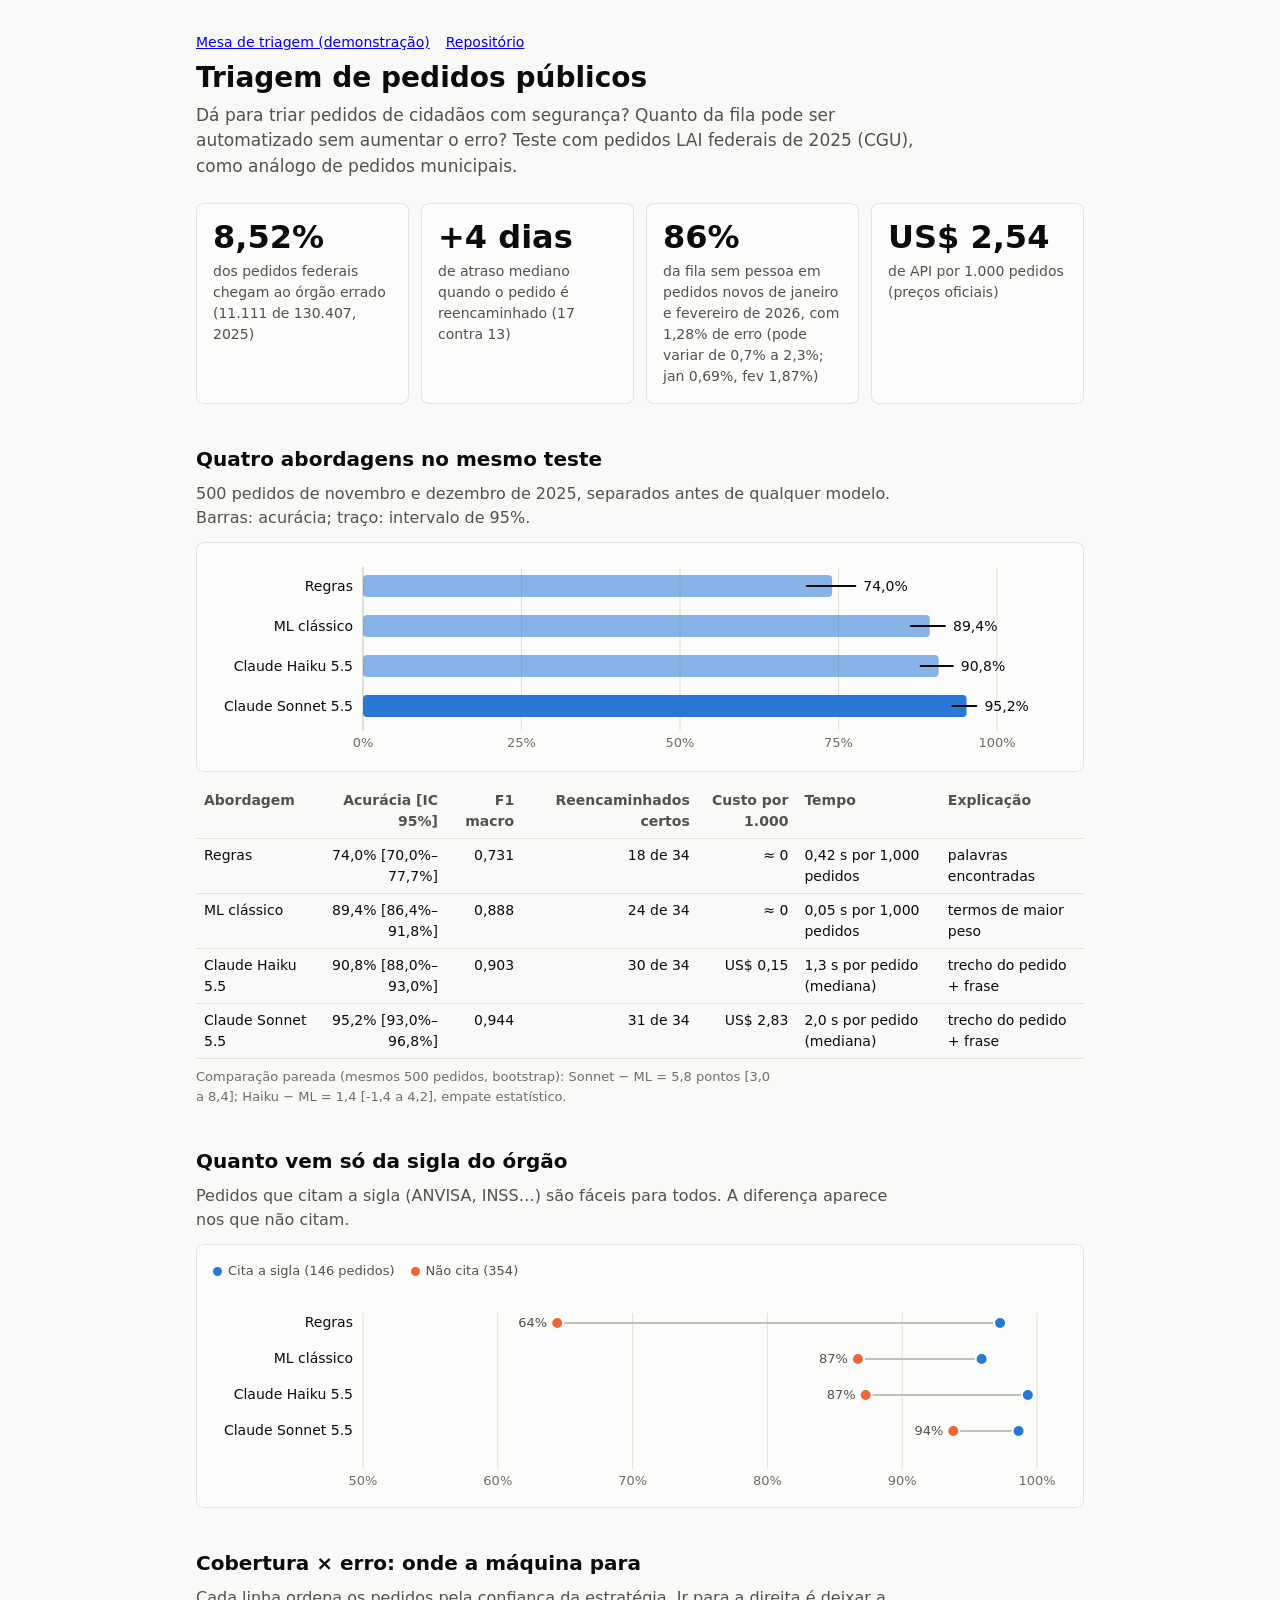
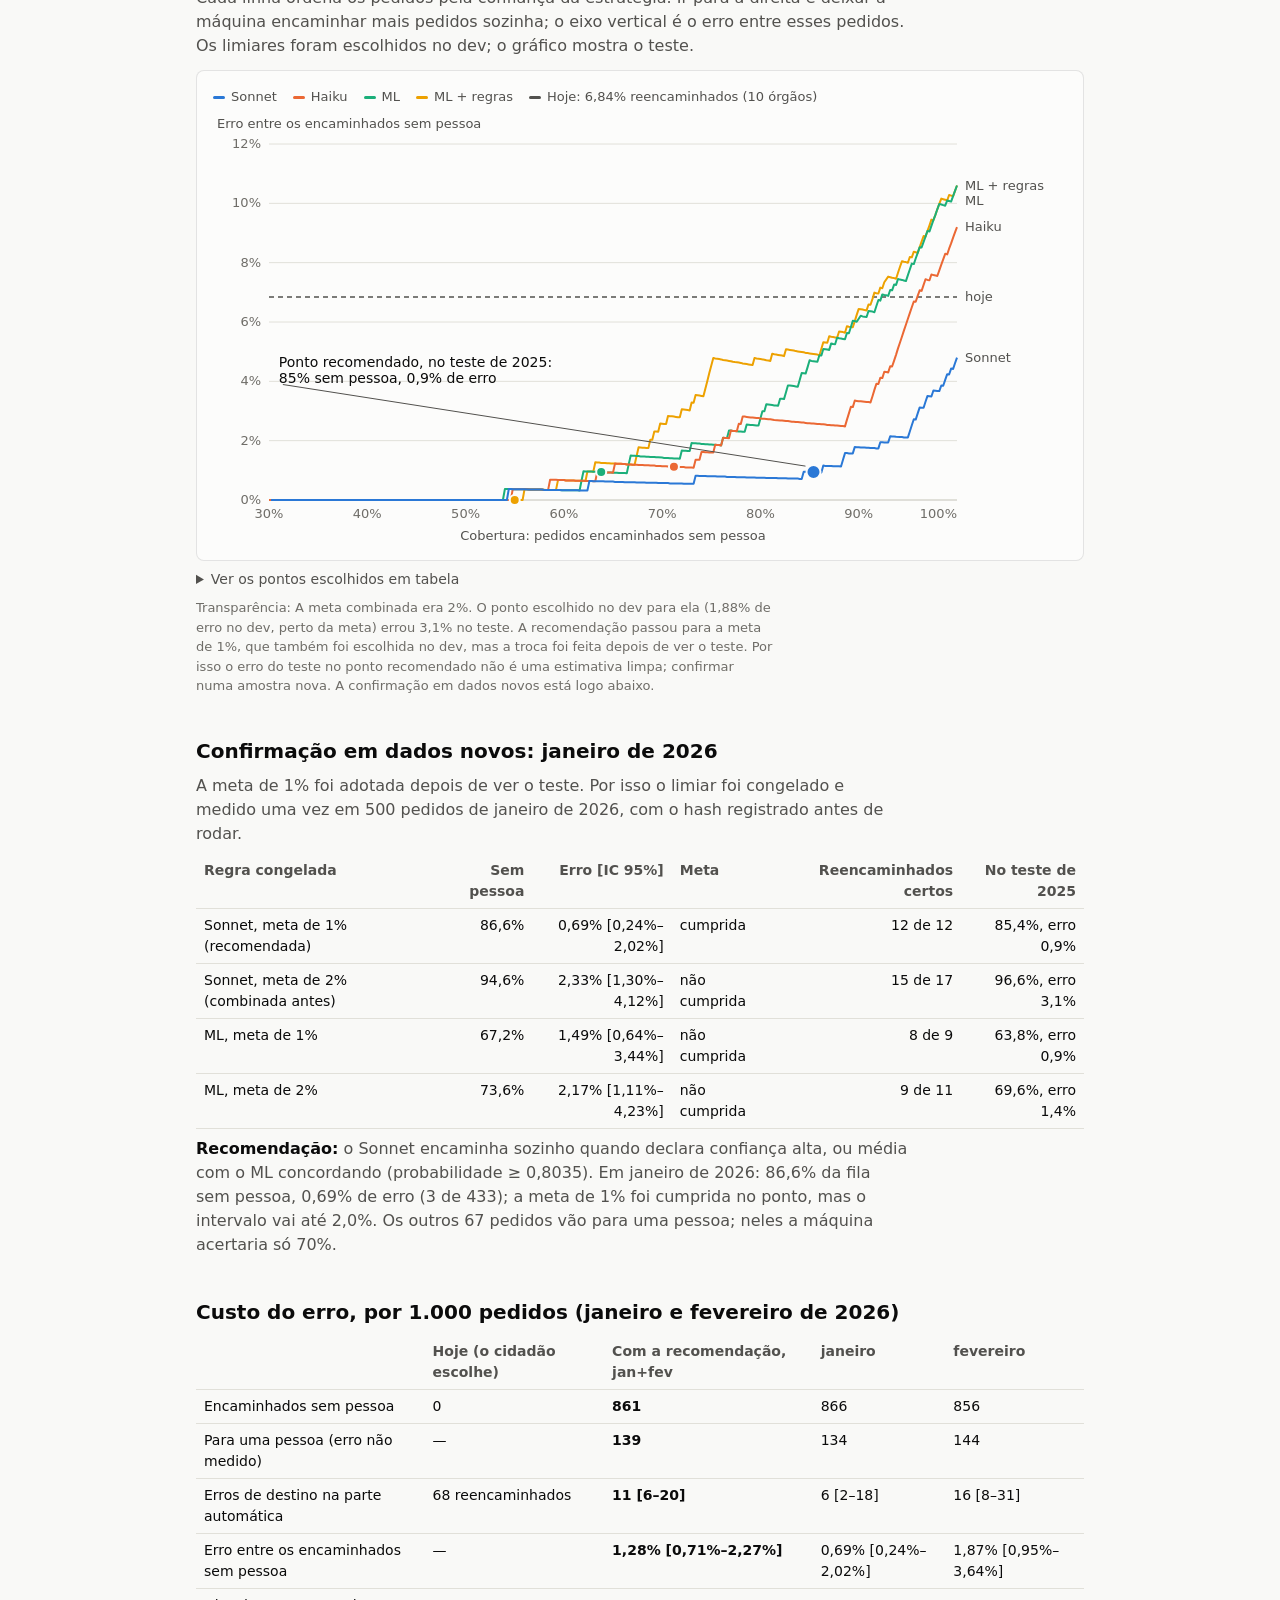
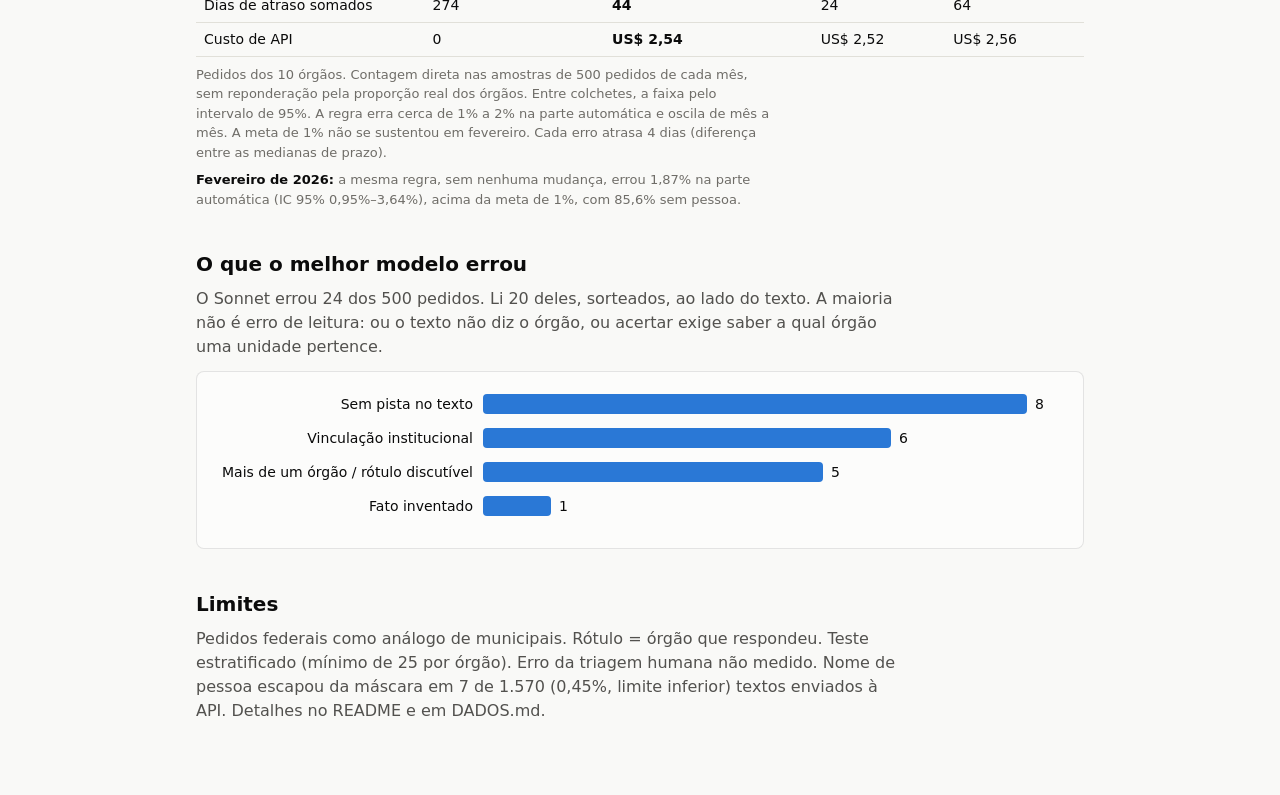
==== commit ebfd2517: "Manchete única: janeiro e fevereiro somados, com cada mês ao lado - results/manchete.json (python -m" ====
--- a/report.html
+++ b/report.html
@@ -40,6 +40,7 @@
 svg { display: block; width: 100%; height: auto; overflow: visible; }
 .links-topo { font-size: 14px; margin: 0 0 8px; }
 .links-topo a { margin-right: 16px; }
+td.destaque { font-weight: 600; }
 svg text { fill: var(--muted); font-size: 13px; font-variant-numeric: tabular-nums; }
 svg .lbl { fill: var(--ink); font-size: 14px; }
 svg .lbl2 { fill: var(--ink-2); font-size: 13px; }
@@ -88,10 +89,9 @@
 <div class="scroll"><table id="t-holdout"></table></div>
 <p id="p-rec"></p>
 
-<h2>Custo do erro, por 1.000 pedidos (holdout de 2026)</h2>
+<h2>Custo do erro, por 1.000 pedidos (janeiro e fevereiro de 2026)</h2>
 <div class="scroll"><table id="t-custo"></table></div>
 <p class="note" id="p-premissas"></p>
-<p class="note"><strong>Por que aparecem 86,6% e 859 por 1.000:</strong> 86,6% é a proporção encaminhada sozinha nos 500 pedidos de janeiro, que têm um mínimo de pedidos por órgão; 859 por 1.000 é a mesma regra recalculada com a proporção real de cada órgão.</p>
 <p class="note" id="p-fevereiro"></p>
 
 <h2>O que o melhor modelo errou</h2>
@@ -102,7 +102,7 @@
 <p>Pedidos federais como análogo de municipais. Rótulo = órgão que respondeu. Teste estratificado (mínimo de 25 por órgão). Erro da triagem humana não medido. Nome de pessoa escapou da máscara em <span id="pii-n"></span> textos enviados à API. Detalhes no README e em DADOS.md.</p>
 </main>
 <script>
-const D = {"dor": {"pct_errado": 8.52, "n": 130407, "n_errado": 11111, "atraso": 4.0, "med_certo": 13.0, "med_reenc": 17.0, "pct_reenc_top10": 6.84}, "abordagens": [{"nome": "regras", "rotulo": "Regras", "acuracia": 0.74, "ic": [0.6998, 0.7765], "f1": 0.7308, "cita": 0.9726, "n_cita": 146, "nao_cita": 0.6441, "n_nao_cita": 354, "reenc": "18 de 34", "custo_1000": 0.0, "tempo": "0,42 s por 1,000 pedidos"}, {"nome": "ml", "rotulo": "ML clássico", "acuracia": 0.894, "ic": [0.8639, 0.918], "f1": 0.8881, "cita": 0.9589, "n_cita": 146, "nao_cita": 0.8672, "n_nao_cita": 354, "reenc": "24 de 34", "custo_1000": 0.0, "tempo": "0,05 s por 1,000 pedidos"}, {"nome": "haiku", "rotulo": "Claude Haiku 5.5", "acuracia": 0.908, "ic": [0.8795, 0.9303], "f1": 0.9029, "cita": 0.9932, "n_cita": 146, "nao_cita": 0.8729, "n_nao_cita": 354, "reenc": "30 de 34", "custo_1000": 0.149, "tempo": "1,3 s por pedido (mediana)"}, {"nome": "sonnet", "rotulo": "Claude Sonnet 5.5", "acuracia": 0.952, "ic": [0.9296, 0.9675], "f1": 0.9435, "cita": 0.9863, "n_cita": 146, "nao_cita": 0.9379, "n_nao_cita": 354, "reenc": "31 de 34", "custo_1000": 2.8349, "tempo": "2,0 s por pedido (mediana)"}], "comparacoes": {"sonnet_vs_ml": {"diferenca_pp": 5.8, "ic95_pp": [3.0, 8.4], "so_a_acerta": 38, "so_b_acerta": 9}, "haiku_vs_ml": {"diferenca_pp": 1.4, "ic95_pp": [-1.4, 4.2], "so_a_acerta": 29, "so_b_acerta": 22}, "sonnet_vs_haiku": {"diferenca_pp": 4.4, "ic95_pp": [2.6, 6.4], "so_a_acerta": 25, "so_b_acerta": 3}, "haiku_vs_regras": {"diferenca_pp": 16.8, "ic95_pp": [13.2, 20.6], "so_a_acerta": 95, "so_b_acerta": 11}}, "curvas": {"ml": {"rotulo": "ML", "pontos": [[0.052, 0.0], [0.082, 0.0], [0.096, 0.0], [0.112, 0.0], [0.128, 0.0], [0.142, 0.0], [0.16, 0.0], [0.172, 0.0], [0.18, 0.0], [0.184, 0.0], [0.196, 0.0], [0.204, 0.0], [0.206, 0.0], [0.212, 0.0], [0.22, 0.0], [0.226, 0.0], [0.228, 0.0], [0.232, 0.0], [0.24, 0.0], [0.244, 0.0], [0.248, 0.0], [0.252, 0.0], [0.256, 0.0], [0.258, 0.0], [0.264, 0.0], [0.266, 0.0], [0.268, 0.0], [0.272, 0.0], [0.274, 0.0], [0.278, 0.0], [0.284, 0.0], [0.29, 0.0], [0.296, 0.0], [0.298, 0.0], [0.3, 0.0], [0.304, 0.0], [0.306, 0.0], [0.31, 0.0], [0.316, 0.0], [0.322, 0.0], [0.33, 0.0], [0.332, 0.0], [0.336, 0.0], [0.34, 0.0], [0.342, 0.0], [0.348, 0.0], [0.352, 0.0], [0.354, 0.0], [0.356, 0.0], [0.358, 0.0], [0.36, 0.0], [0.362, 0.0], [0.364, 0.0], [0.37, 0.0], [0.372, 0.0], [0.374, 0.0], [0.376, 0.0], [0.378, 0.0], [0.38, 0.0], [0.382, 0.0], [0.384, 0.0], [0.386, 0.0], [0.388, 0.0], [0.396, 0.0], [0.398, 0.0], [0.4, 0.0], [0.402, 0.0], [0.406, 0.0], [0.408, 0.0], [0.41, 0.0], [0.412, 0.0], [0.414, 0.0], [0.416, 0.0], [0.418, 0.0], [0.42, 0.0], [0.422, 0.0], [0.424, 0.0], [0.426, 0.0], [0.428, 0.0], [0.43, 0.0], [0.432, 0.0], [0.434, 0.0], [0.436, 0.0], [0.438, 0.0], [0.44, 0.0], [0.442, 0.0], [0.444, 0.0], [0.446, 0.0], [0.45, 0.0], [0.452, 0.0], [0.454, 0.0], [0.456, 0.0], [0.458, 0.0], [0.46, 0.0], [0.462, 0.0], [0.464, 0.0], [0.466, 0.0], [0.468, 0.0], [0.47, 0.0], [0.474, 0.0], [0.476, 0.0], [0.478, 0.0], [0.48, 0.0], [0.482, 0.0], [0.484, 0.0], [0.486, 0.0], [0.488, 0.0], [0.49, 0.0], [0.492, 0.0], [0.494, 0.0], [0.496, 0.0], [0.498, 0.0], [0.5, 0.0], [0.504, 0.0], [0.506, 0.0], [0.51, 0.0], [0.512, 0.0], [0.514, 0.0], [0.518, 0.0], [0.52, 0.0], [0.522, 0.0], [0.524, 0.0], [0.526, 0.0], [0.528, 0.0], [0.53, 0.0], [0.532, 0.0], [0.536, 0.0], [0.538, 0.0], [0.54, 0.0037], [0.542, 0.0037], [0.544, 0.0037], [0.546, 0.0037], [0.548, 0.0036], [0.55, 0.0036], [0.552, 0.0036], [0.554, 0.0036], [0.556, 0.0036], [0.558, 0.0036], [0.56, 0.0036], [0.562, 0.0036], [0.566, 0.0035], [0.568, 0.0035], [0.57, 0.0035], [0.572, 0.0035], [0.574, 0.0035], [0.576, 0.0035], [0.58, 0.0034], [0.582, 0.0034], [0.586, 0.0034], [0.588, 0.0034], [0.59, 0.0034], [0.592, 0.0034], [0.594, 0.0034], [0.596, 0.0034], [0.598, 0.0033], [0.6, 0.0033], [0.602, 0.0033], [0.604, 0.0033], [0.606, 0.0033], [0.608, 0.0033], [0.61, 0.0033], [0.612, 0.0033], [0.614, 0.0033], [0.616, 0.0032], [0.618, 0.0065], [0.62, 0.0097], [0.622, 0.0096], [0.624, 0.0096], [0.626, 0.0096], [0.628, 0.0096], [0.63, 0.0095], [0.632, 0.0095], [0.634, 0.0095], [0.636, 0.0094], [0.638, 0.0094], [0.64, 0.0094], [0.644, 0.0093], [0.646, 0.0093], [0.648, 0.0093], [0.65, 0.0092], [0.652, 0.0092], [0.654, 0.0092], [0.656, 0.0091], [0.658, 0.0091], [0.66, 0.0091], [0.662, 0.0091], [0.664, 0.009], [0.666, 0.012], [0.668, 0.015], [0.67, 0.0149], [0.672, 0.0149], [0.674, 0.0148], [0.676, 0.0148], [0.678, 0.0147], [0.68, 0.0147], [0.682, 0.0147], [0.684, 0.0146], [0.686, 0.0146], [0.688, 0.0145], [0.69, 0.0145], [0.692, 0.0145], [0.694, 0.0144], [0.696, 0.0144], [0.7, 0.0143], [0.702, 0.0142], [0.704, 0.0142], [0.706, 0.0142], [0.708, 0.0141], [0.71, 0.0141], [0.712, 0.014], [0.714, 0.014], [0.716, 0.014], [0.718, 0.0139], [0.72, 0.0167], [0.722, 0.0166], [0.724, 0.0166], [0.726, 0.0165], [0.728, 0.0165], [0.73, 0.0192], [0.732, 0.0191], [0.734, 0.0191], [0.736, 0.019], [0.738, 0.019], [0.74, 0.0189], [0.742, 0.0189], [0.744, 0.0188], [0.746, 0.0188], [0.748, 0.0187], [0.75, 0.0187], [0.752, 0.0186], [0.754, 0.0186], [0.756, 0.0185], [0.758, 0.0185], [0.76, 0.0184], [0.762, 0.021], [0.764, 0.0209], [0.766, 0.0209], [0.768, 0.0234], [0.77, 0.0234], [0.772, 0.0233], [0.774, 0.0233], [0.776, 0.0232], [0.778, 0.0231], [0.78, 0.0231], [0.782, 0.023], [0.784, 0.023], [0.786, 0.0254], [0.79, 0.0253], [0.792, 0.0253], [0.794, 0.0252], [0.796, 0.0251], [0.798, 0.0251], [0.8, 0.0275], [0.802, 0.0299], [0.804, 0.0299], [0.806, 0.0323], [0.808, 0.0322], [0.81, 0.0321], [0.812, 0.032], [0.814, 0.0319], [0.816, 0.0319], [0.818, 0.0318], [0.82, 0.0341], [0.822, 0.0341], [0.824, 0.034], [0.826, 0.0363], [0.828, 0.0386], [0.83, 0.0386], [0.832, 0.0385], [0.834, 0.0384], [0.836, 0.0383], [0.838, 0.0382], [0.84, 0.0405], [0.842, 0.0428], [0.844, 0.0427], [0.846, 0.0426], [0.848, 0.0448], [0.85, 0.0471], [0.852, 0.0469], [0.854, 0.0468], [0.856, 0.0467], [0.858, 0.0466], [0.86, 0.0488], [0.862, 0.0487], [0.864, 0.0509], [0.866, 0.0508], [0.868, 0.0507], [0.87, 0.0506], [0.872, 0.0528], [0.874, 0.0526], [0.876, 0.0525], [0.878, 0.0547], [0.88, 0.0545], [0.882, 0.0544], [0.884, 0.0543], [0.886, 0.0542], [0.888, 0.0563], [0.89, 0.0562], [0.892, 0.0583], [0.894, 0.0604], [0.896, 0.0603], [0.898, 0.0601], [0.902, 0.0621], [0.904, 0.0619], [0.906, 0.0618], [0.908, 0.0617], [0.91, 0.0637], [0.912, 0.0636], [0.914, 0.0635], [0.916, 0.0633], [0.918, 0.0654], [0.92, 0.0674], [0.922, 0.0672], [0.924, 0.0693], [0.926, 0.0691], [0.928, 0.069], [0.93, 0.0688], [0.932, 0.0708], [0.934, 0.0707], [0.936, 0.0726], [0.938, 0.0725], [0.94, 0.0745], [0.942, 0.0743], [0.944, 0.0742], [0.946, 0.074], [0.948, 0.0738], [0.95, 0.0758], [0.952, 0.0777], [0.954, 0.0797], [0.956, 0.0795], [0.958, 0.0814], [0.96, 0.0833], [0.962, 0.0852], [0.964, 0.0851], [0.966, 0.087], [0.968, 0.0888], [0.97, 0.0907], [0.972, 0.0905], [0.974, 0.0924], [0.976, 0.0943], [0.978, 0.0961], [0.98, 0.098], [0.982, 0.0998], [0.984, 0.0996], [0.986, 0.0994], [0.988, 0.0992], [0.99, 0.101], [0.992, 0.1008], [0.994, 0.1006], [0.996, 0.1024], [0.998, 0.1042], [1.0, 0.106]], "sem_abstencao": 0.106}, "ml_regras": {"rotulo": "ML + regras", "pontos": [[0.052, 0.0], [0.082, 0.0], [0.096, 0.0], [0.112, 0.0], [0.128, 0.0], [0.142, 0.0], [0.16, 0.0], [0.172, 0.0], [0.18, 0.0], [0.184, 0.0], [0.196, 0.0], [0.202, 0.0], [0.204, 0.0], [0.21, 0.0], [0.218, 0.0], [0.222, 0.0], [0.224, 0.0], [0.226, 0.0], [0.234, 0.0], [0.238, 0.0], [0.242, 0.0], [0.246, 0.0], [0.248, 0.0], [0.25, 0.0], [0.254, 0.0], [0.256, 0.0], [0.258, 0.0], [0.262, 0.0], [0.264, 0.0], [0.268, 0.0], [0.274, 0.0], [0.28, 0.0], [0.286, 0.0], [0.288, 0.0], [0.29, 0.0], [0.294, 0.0], [0.296, 0.0], [0.3, 0.0], [0.306, 0.0], [0.31, 0.0], [0.318, 0.0], [0.32, 0.0], [0.324, 0.0], [0.328, 0.0], [0.33, 0.0], [0.336, 0.0], [0.34, 0.0], [0.342, 0.0], [0.344, 0.0], [0.346, 0.0], [0.348, 0.0], [0.35, 0.0], [0.354, 0.0], [0.356, 0.0], [0.358, 0.0], [0.36, 0.0], [0.362, 0.0], [0.364, 0.0], [0.366, 0.0], [0.368, 0.0], [0.37, 0.0], [0.378, 0.0], [0.38, 0.0], [0.382, 0.0], [0.386, 0.0], [0.388, 0.0], [0.39, 0.0], [0.392, 0.0], [0.394, 0.0], [0.396, 0.0], [0.398, 0.0], [0.4, 0.0], [0.402, 0.0], [0.404, 0.0], [0.406, 0.0], [0.408, 0.0], [0.41, 0.0], [0.412, 0.0], [0.414, 0.0], [0.416, 0.0], [0.418, 0.0], [0.42, 0.0], [0.424, 0.0], [0.426, 0.0], [0.428, 0.0], [0.43, 0.0], [0.432, 0.0], [0.434, 0.0], [0.436, 0.0], [0.438, 0.0], [0.44, 0.0], [0.442, 0.0], [0.446, 0.0], [0.448, 0.0], [0.45, 0.0], [0.452, 0.0], [0.454, 0.0], [0.456, 0.0], [0.458, 0.0], [0.46, 0.0], [0.462, 0.0], [0.464, 0.0], [0.466, 0.0], [0.468, 0.0], [0.472, 0.0], [0.474, 0.0], [0.476, 0.0], [0.478, 0.0], [0.48, 0.0], [0.484, 0.0], [0.486, 0.0], [0.488, 0.0], [0.49, 0.0], [0.492, 0.0], [0.496, 0.0], [0.498, 0.0], [0.5, 0.0], [0.502, 0.0], [0.504, 0.0], [0.506, 0.0], [0.508, 0.0], [0.51, 0.0], [0.512, 0.0], [0.514, 0.0], [0.516, 0.0], [0.518, 0.0], [0.522, 0.0], [0.524, 0.0], [0.526, 0.0], [0.528, 0.0], [0.53, 0.0], [0.534, 0.0], [0.536, 0.0], [0.538, 0.0], [0.54, 0.0], [0.542, 0.0], [0.544, 0.0], [0.546, 0.0], [0.548, 0.0], [0.55, 0.0], [0.552, 0.0], [0.554, 0.0], [0.556, 0.0], [0.558, 0.0], [0.56, 0.0036], [0.562, 0.0036], [0.564, 0.0035], [0.566, 0.0035], [0.568, 0.0035], [0.57, 0.0035], [0.572, 0.0035], [0.574, 0.0035], [0.576, 0.0035], [0.578, 0.0035], [0.582, 0.0034], [0.584, 0.0034], [0.586, 0.0034], [0.588, 0.0034], [0.59, 0.0034], [0.592, 0.0034], [0.594, 0.0067], [0.596, 0.0067], [0.598, 0.0067], [0.6, 0.0067], [0.602, 0.0066], [0.604, 0.0066], [0.606, 0.0066], [0.608, 0.0066], [0.61, 0.0066], [0.612, 0.0065], [0.614, 0.0065], [0.616, 0.0065], [0.618, 0.0065], [0.62, 0.0065], [0.622, 0.0064], [0.624, 0.0096], [0.626, 0.0096], [0.628, 0.0096], [0.63, 0.0095], [0.632, 0.0127], [0.634, 0.0126], [0.636, 0.0126], [0.638, 0.0125], [0.64, 0.0125], [0.642, 0.0125], [0.644, 0.0124], [0.646, 0.0124], [0.648, 0.0123], [0.65, 0.0123], [0.652, 0.0123], [0.654, 0.0122], [0.656, 0.0122], [0.658, 0.0122], [0.66, 0.0121], [0.662, 0.0121], [0.664, 0.012], [0.666, 0.012], [0.668, 0.012], [0.67, 0.0119], [0.672, 0.0119], [0.674, 0.0148], [0.676, 0.0178], [0.678, 0.0177], [0.68, 0.0176], [0.682, 0.0176], [0.684, 0.0175], [0.686, 0.0175], [0.688, 0.0203], [0.69, 0.0203], [0.692, 0.0231], [0.694, 0.0231], [0.696, 0.023], [0.698, 0.0258], [0.7, 0.0257], [0.702, 0.0256], [0.704, 0.0256], [0.706, 0.0283], [0.708, 0.0282], [0.71, 0.0282], [0.712, 0.0281], [0.714, 0.028], [0.716, 0.0279], [0.718, 0.0279], [0.72, 0.0306], [0.722, 0.0305], [0.724, 0.0304], [0.726, 0.0303], [0.728, 0.0302], [0.73, 0.0329], [0.732, 0.0328], [0.734, 0.0354], [0.736, 0.0353], [0.738, 0.0352], [0.74, 0.0351], [0.742, 0.035], [0.744, 0.0376], [0.746, 0.0402], [0.748, 0.0428], [0.75, 0.0453], [0.752, 0.0479], [0.754, 0.0477], [0.756, 0.0476], [0.758, 0.0475], [0.76, 0.0474], [0.762, 0.0472], [0.764, 0.0471], [0.766, 0.047], [0.768, 0.0469], [0.77, 0.0468], [0.772, 0.0466], [0.774, 0.0465], [0.776, 0.0464], [0.778, 0.0463], [0.78, 0.0462], [0.782, 0.046], [0.784, 0.0459], [0.786, 0.0458], [0.788, 0.0457], [0.79, 0.0456], [0.792, 0.0455], [0.794, 0.0479], [0.796, 0.0477], [0.798, 0.0476], [0.8, 0.0475], [0.804, 0.0473], [0.806, 0.0471], [0.808, 0.047], [0.81, 0.0469], [0.812, 0.0493], [0.814, 0.0491], [0.816, 0.049], [0.818, 0.0489], [0.82, 0.0488], [0.822, 0.0487], [0.824, 0.0485], [0.826, 0.0508], [0.828, 0.0507], [0.83, 0.0506], [0.832, 0.0505], [0.834, 0.0504], [0.836, 0.0502], [0.838, 0.0501], [0.84, 0.05], [0.842, 0.0499], [0.844, 0.0498], [0.846, 0.0496], [0.848, 0.0495], [0.85, 0.0494], [0.852, 0.0493], [0.854, 0.0492], [0.856, 0.0491], [0.858, 0.049], [0.86, 0.0488], [0.862, 0.051], [0.864, 0.0532], [0.866, 0.0531], [0.868, 0.053], [0.87, 0.0552], [0.872, 0.055], [0.874, 0.0549], [0.876, 0.0548], [0.878, 0.0547], [0.88, 0.0568], [0.882, 0.0567], [0.884, 0.0566], [0.886, 0.0564], [0.888, 0.0586], [0.89, 0.0584], [0.892, 0.0583], [0.894, 0.0582], [0.896, 0.0603], [0.898, 0.0624], [0.9, 0.0644], [0.902, 0.0643], [0.904, 0.0642], [0.906, 0.064], [0.908, 0.0639], [0.91, 0.0659], [0.912, 0.0658], [0.914, 0.0678], [0.916, 0.0699], [0.918, 0.0697], [0.92, 0.0696], [0.922, 0.0716], [0.924, 0.0714], [0.926, 0.0734], [0.93, 0.0753], [0.932, 0.0751], [0.934, 0.0749], [0.936, 0.0748], [0.938, 0.0746], [0.94, 0.0766], [0.942, 0.0786], [0.944, 0.0805], [0.946, 0.0803], [0.948, 0.0802], [0.95, 0.08], [0.952, 0.0819], [0.954, 0.0818], [0.956, 0.0837], [0.958, 0.0835], [0.96, 0.0833], [0.962, 0.0852], [0.964, 0.0871], [0.966, 0.089], [0.968, 0.0888], [0.97, 0.0907], [0.972, 0.0926], [0.974, 0.0945], [0.976, 0.0943], [0.978, 0.0961], [0.98, 0.098], [0.982, 0.0998], [0.984, 0.1016], [0.986, 0.1014], [0.988, 0.1012], [0.99, 0.101], [0.992, 0.1028], [0.994, 0.1026], [0.996, 0.1024], [0.998, 0.1042], [1.0, 0.106]], "sem_abstencao": 0.106}, "haiku": {"rotulo": "Haiku", "pontos": [[0.052, 0.0], [0.08, 0.0], [0.094, 0.0], [0.108, 0.0], [0.124, 0.0], [0.138, 0.0], [0.156, 0.0], [0.166, 0.0], [0.174, 0.0], [0.178, 0.0], [0.19, 0.0], [0.194, 0.0], [0.196, 0.0], [0.2, 0.0], [0.208, 0.0], [0.214, 0.0], [0.216, 0.0], [0.218, 0.0], [0.226, 0.0], [0.23, 0.0], [0.232, 0.0], [0.236, 0.0], [0.24, 0.0], [0.242, 0.0], [0.248, 0.0], [0.25, 0.0], [0.252, 0.0], [0.256, 0.0], [0.258, 0.0], [0.262, 0.0], [0.266, 0.0], [0.272, 0.0], [0.276, 0.0], [0.278, 0.0], [0.282, 0.0], [0.284, 0.0], [0.288, 0.0], [0.294, 0.0], [0.3, 0.0], [0.308, 0.0], [0.31, 0.0], [0.314, 0.0], [0.316, 0.0], [0.318, 0.0], [0.324, 0.0], [0.328, 0.0], [0.33, 0.0], [0.332, 0.0], [0.334, 0.0], [0.336, 0.0], [0.338, 0.0], [0.34, 0.0], [0.342, 0.0], [0.344, 0.0], [0.346, 0.0], [0.348, 0.0], [0.35, 0.0], [0.352, 0.0], [0.354, 0.0], [0.356, 0.0], [0.358, 0.0], [0.36, 0.0], [0.362, 0.0], [0.364, 0.0], [0.366, 0.0], [0.368, 0.0], [0.372, 0.0], [0.374, 0.0], [0.376, 0.0], [0.378, 0.0], [0.38, 0.0], [0.382, 0.0], [0.384, 0.0], [0.386, 0.0], [0.388, 0.0], [0.39, 0.0], [0.392, 0.0], [0.394, 0.0], [0.396, 0.0], [0.398, 0.0], [0.4, 0.0], [0.402, 0.0], [0.404, 0.0], [0.406, 0.0], [0.408, 0.0], [0.41, 0.0], [0.412, 0.0], [0.414, 0.0], [0.416, 0.0], [0.418, 0.0], [0.42, 0.0], [0.422, 0.0], [0.424, 0.0], [0.426, 0.0], [0.428, 0.0], [0.43, 0.0], [0.432, 0.0], [0.434, 0.0], [0.436, 0.0], [0.438, 0.0], [0.44, 0.0], [0.442, 0.0], [0.444, 0.0], [0.446, 0.0], [0.448, 0.0], [0.45, 0.0], [0.452, 0.0], [0.454, 0.0], [0.458, 0.0], [0.46, 0.0], [0.464, 0.0], [0.466, 0.0], [0.468, 0.0], [0.47, 0.0], [0.472, 0.0], [0.474, 0.0], [0.476, 0.0], [0.48, 0.0], [0.482, 0.0], [0.484, 0.0], [0.486, 0.0], [0.488, 0.0], [0.49, 0.0], [0.492, 0.0], [0.494, 0.0], [0.496, 0.0], [0.498, 0.0], [0.5, 0.0], [0.502, 0.0], [0.504, 0.0], [0.508, 0.0], [0.51, 0.0], [0.512, 0.0], [0.514, 0.0], [0.516, 0.0], [0.518, 0.0], [0.52, 0.0], [0.522, 0.0], [0.524, 0.0], [0.526, 0.0], [0.528, 0.0], [0.53, 0.0], [0.532, 0.0], [0.534, 0.0], [0.536, 0.0], [0.538, 0.0], [0.54, 0.0], [0.542, 0.0], [0.544, 0.0], [0.546, 0.0], [0.548, 0.0036], [0.55, 0.0036], [0.552, 0.0036], [0.554, 0.0036], [0.556, 0.0036], [0.558, 0.0036], [0.56, 0.0036], [0.562, 0.0036], [0.566, 0.0035], [0.568, 0.0035], [0.57, 0.0035], [0.572, 0.0035], [0.574, 0.0035], [0.576, 0.0035], [0.578, 0.0035], [0.58, 0.0034], [0.582, 0.0034], [0.584, 0.0034], [0.586, 0.0068], [0.588, 0.0068], [0.59, 0.0068], [0.592, 0.0068], [0.594, 0.0067], [0.596, 0.0067], [0.598, 0.0067], [0.6, 0.0067], [0.602, 0.0066], [0.604, 0.0066], [0.606, 0.0066], [0.61, 0.0066], [0.612, 0.0065], [0.614, 0.0065], [0.616, 0.0065], [0.618, 0.0065], [0.62, 0.0065], [0.622, 0.0064], [0.624, 0.0064], [0.626, 0.0064], [0.628, 0.0064], [0.63, 0.0063], [0.632, 0.0063], [0.634, 0.0095], [0.636, 0.0094], [0.638, 0.0094], [0.64, 0.0094], [0.642, 0.0093], [0.644, 0.0093], [0.646, 0.0093], [0.648, 0.0093], [0.65, 0.0092], [0.652, 0.0123], [0.654, 0.0122], [0.656, 0.0122], [0.658, 0.0122], [0.66, 0.0121], [0.662, 0.0121], [0.664, 0.012], [0.668, 0.012], [0.67, 0.0119], [0.672, 0.0119], [0.674, 0.0119], [0.676, 0.0118], [0.678, 0.0118], [0.68, 0.0118], [0.682, 0.0117], [0.684, 0.0117], [0.686, 0.0117], [0.688, 0.0116], [0.69, 0.0116], [0.692, 0.0116], [0.694, 0.0115], [0.696, 0.0115], [0.698, 0.0115], [0.7, 0.0114], [0.702, 0.0114], [0.704, 0.0114], [0.706, 0.0113], [0.708, 0.0113], [0.71, 0.0113], [0.712, 0.0112], [0.714, 0.0112], [0.716, 0.0112], [0.718, 0.0111], [0.72, 0.0111], [0.722, 0.0111], [0.724, 0.011], [0.726, 0.011], [0.728, 0.011], [0.73, 0.011], [0.732, 0.0109], [0.734, 0.0136], [0.736, 0.0136], [0.738, 0.0136], [0.74, 0.0162], [0.742, 0.0162], [0.744, 0.0161], [0.746, 0.0161], [0.748, 0.016], [0.75, 0.016], [0.752, 0.016], [0.754, 0.0186], [0.756, 0.0185], [0.758, 0.0185], [0.76, 0.0184], [0.762, 0.021], [0.764, 0.0209], [0.766, 0.0209], [0.768, 0.0208], [0.77, 0.0234], [0.772, 0.0233], [0.774, 0.0233], [0.776, 0.0232], [0.778, 0.0257], [0.78, 0.0256], [0.782, 0.0281], [0.784, 0.0281], [0.786, 0.028], [0.788, 0.0279], [0.79, 0.0278], [0.792, 0.0278], [0.796, 0.0276], [0.798, 0.0276], [0.8, 0.0275], [0.802, 0.0274], [0.804, 0.0274], [0.806, 0.0273], [0.808, 0.0272], [0.81, 0.0272], [0.814, 0.027], [0.82, 0.0268], [0.822, 0.0268], [0.824, 0.0267], [0.826, 0.0266], [0.828, 0.0266], [0.832, 0.0264], [0.834, 0.0264], [0.836, 0.0263], [0.838, 0.0263], [0.84, 0.0262], [0.842, 0.0261], [0.844, 0.0261], [0.846, 0.026], [0.848, 0.0259], [0.85, 0.0259], [0.852, 0.0258], [0.854, 0.0258], [0.856, 0.0257], [0.858, 0.0256], [0.86, 0.0256], [0.862, 0.0255], [0.864, 0.0255], [0.866, 0.0254], [0.868, 0.0253], [0.87, 0.0253], [0.872, 0.0252], [0.874, 0.0252], [0.876, 0.0251], [0.878, 0.0251], [0.88, 0.025], [0.882, 0.0249], [0.884, 0.0249], [0.886, 0.0248], [0.888, 0.027], [0.89, 0.0292], [0.892, 0.0314], [0.894, 0.0313], [0.896, 0.0335], [0.898, 0.0334], [0.9, 0.0333], [0.902, 0.0333], [0.904, 0.0332], [0.906, 0.0331], [0.908, 0.033], [0.91, 0.033], [0.912, 0.0329], [0.914, 0.035], [0.916, 0.0371], [0.918, 0.0392], [0.92, 0.0391], [0.922, 0.0412], [0.924, 0.0411], [0.926, 0.0432], [0.928, 0.0431], [0.93, 0.043], [0.932, 0.0451], [0.934, 0.045], [0.936, 0.047], [0.938, 0.049], [0.94, 0.0511], [0.942, 0.0531], [0.944, 0.0551], [0.946, 0.0571], [0.948, 0.0591], [0.95, 0.0611], [0.952, 0.063], [0.954, 0.065], [0.956, 0.0669], [0.958, 0.0668], [0.96, 0.0688], [0.962, 0.0707], [0.964, 0.0705], [0.966, 0.0725], [0.968, 0.0744], [0.97, 0.0742], [0.972, 0.0741], [0.974, 0.076], [0.976, 0.0758], [0.978, 0.0757], [0.98, 0.0755], [0.982, 0.0774], [0.984, 0.0793], [0.986, 0.0811], [0.988, 0.083], [0.99, 0.0828], [0.992, 0.0847], [0.994, 0.0865], [0.996, 0.0884], [0.998, 0.0902], [1.0, 0.092]], "sem_abstencao": 0.092}, "sonnet": {"rotulo": "Sonnet", "pontos": [[0.052, 0.0], [0.082, 0.0], [0.096, 0.0], [0.108, 0.0], [0.124, 0.0], [0.138, 0.0], [0.154, 0.0], [0.166, 0.0], [0.174, 0.0], [0.178, 0.0], [0.19, 0.0], [0.196, 0.0], [0.198, 0.0], [0.202, 0.0], [0.21, 0.0], [0.214, 0.0], [0.216, 0.0], [0.22, 0.0], [0.228, 0.0], [0.232, 0.0], [0.236, 0.0], [0.24, 0.0], [0.244, 0.0], [0.246, 0.0], [0.25, 0.0], [0.252, 0.0], [0.254, 0.0], [0.258, 0.0], [0.26, 0.0], [0.264, 0.0], [0.268, 0.0], [0.274, 0.0], [0.28, 0.0], [0.282, 0.0], [0.286, 0.0], [0.288, 0.0], [0.292, 0.0], [0.298, 0.0], [0.302, 0.0], [0.31, 0.0], [0.312, 0.0], [0.316, 0.0], [0.318, 0.0], [0.322, 0.0], [0.326, 0.0], [0.328, 0.0], [0.33, 0.0], [0.332, 0.0], [0.334, 0.0], [0.336, 0.0], [0.338, 0.0], [0.34, 0.0], [0.342, 0.0], [0.344, 0.0], [0.346, 0.0], [0.348, 0.0], [0.35, 0.0], [0.352, 0.0], [0.354, 0.0], [0.356, 0.0], [0.358, 0.0], [0.362, 0.0], [0.364, 0.0], [0.366, 0.0], [0.37, 0.0], [0.372, 0.0], [0.374, 0.0], [0.376, 0.0], [0.378, 0.0], [0.38, 0.0], [0.382, 0.0], [0.384, 0.0], [0.386, 0.0], [0.388, 0.0], [0.39, 0.0], [0.392, 0.0], [0.394, 0.0], [0.396, 0.0], [0.398, 0.0], [0.4, 0.0], [0.402, 0.0], [0.404, 0.0], [0.406, 0.0], [0.408, 0.0], [0.41, 0.0], [0.412, 0.0], [0.414, 0.0], [0.416, 0.0], [0.418, 0.0], [0.42, 0.0], [0.422, 0.0], [0.424, 0.0], [0.426, 0.0], [0.428, 0.0], [0.43, 0.0], [0.432, 0.0], [0.434, 0.0], [0.436, 0.0], [0.438, 0.0], [0.44, 0.0], [0.442, 0.0], [0.444, 0.0], [0.446, 0.0], [0.448, 0.0], [0.45, 0.0], [0.452, 0.0], [0.454, 0.0], [0.456, 0.0], [0.458, 0.0], [0.46, 0.0], [0.462, 0.0], [0.466, 0.0], [0.468, 0.0], [0.47, 0.0], [0.472, 0.0], [0.474, 0.0], [0.476, 0.0], [0.478, 0.0], [0.48, 0.0], [0.482, 0.0], [0.484, 0.0], [0.486, 0.0], [0.488, 0.0], [0.49, 0.0], [0.492, 0.0], [0.494, 0.0], [0.496, 0.0], [0.498, 0.0], [0.5, 0.0], [0.502, 0.0], [0.504, 0.0], [0.506, 0.0], [0.508, 0.0], [0.51, 0.0], [0.512, 0.0], [0.514, 0.0], [0.516, 0.0], [0.518, 0.0], [0.52, 0.0], [0.522, 0.0], [0.524, 0.0], [0.526, 0.0], [0.528, 0.0], [0.53, 0.0], [0.532, 0.0], [0.534, 0.0], [0.536, 0.0], [0.538, 0.0], [0.54, 0.0], [0.542, 0.0], [0.544, 0.0037], [0.546, 0.0037], [0.548, 0.0036], [0.55, 0.0036], [0.552, 0.0036], [0.554, 0.0036], [0.556, 0.0036], [0.558, 0.0036], [0.56, 0.0036], [0.564, 0.0035], [0.566, 0.0035], [0.568, 0.0035], [0.57, 0.0035], [0.572, 0.0035], [0.574, 0.0035], [0.576, 0.0035], [0.578, 0.0035], [0.58, 0.0034], [0.582, 0.0034], [0.584, 0.0034], [0.586, 0.0034], [0.588, 0.0034], [0.59, 0.0034], [0.592, 0.0034], [0.594, 0.0034], [0.596, 0.0034], [0.598, 0.0033], [0.6, 0.0033], [0.604, 0.0033], [0.606, 0.0033], [0.608, 0.0033], [0.61, 0.0033], [0.612, 0.0033], [0.614, 0.0033], [0.616, 0.0032], [0.618, 0.0032], [0.62, 0.0032], [0.622, 0.0032], [0.624, 0.0032], [0.626, 0.0064], [0.628, 0.0064], [0.63, 0.0063], [0.632, 0.0063], [0.634, 0.0063], [0.636, 0.0063], [0.638, 0.0063], [0.64, 0.0063], [0.642, 0.0062], [0.644, 0.0062], [0.646, 0.0062], [0.648, 0.0062], [0.65, 0.0062], [0.652, 0.0061], [0.654, 0.0061], [0.656, 0.0061], [0.66, 0.0061], [0.662, 0.006], [0.664, 0.006], [0.666, 0.006], [0.668, 0.006], [0.67, 0.006], [0.672, 0.006], [0.674, 0.0059], [0.676, 0.0059], [0.678, 0.0059], [0.68, 0.0059], [0.682, 0.0059], [0.684, 0.0058], [0.686, 0.0058], [0.688, 0.0058], [0.69, 0.0058], [0.692, 0.0058], [0.694, 0.0058], [0.696, 0.0057], [0.698, 0.0057], [0.7, 0.0057], [0.702, 0.0057], [0.704, 0.0057], [0.706, 0.0057], [0.708, 0.0056], [0.71, 0.0056], [0.712, 0.0056], [0.714, 0.0056], [0.716, 0.0056], [0.718, 0.0056], [0.72, 0.0056], [0.722, 0.0055], [0.724, 0.0055], [0.726, 0.0055], [0.728, 0.0055], [0.73, 0.0055], [0.732, 0.0055], [0.734, 0.0082], [0.736, 0.0082], [0.738, 0.0081], [0.74, 0.0081], [0.742, 0.0081], [0.744, 0.0081], [0.746, 0.008], [0.748, 0.008], [0.75, 0.008], [0.752, 0.008], [0.754, 0.008], [0.756, 0.0079], [0.758, 0.0079], [0.76, 0.0079], [0.762, 0.0079], [0.764, 0.0079], [0.766, 0.0078], [0.768, 0.0078], [0.77, 0.0078], [0.774, 0.0078], [0.776, 0.0077], [0.778, 0.0077], [0.78, 0.0077], [0.782, 0.0077], [0.784, 0.0077], [0.786, 0.0076], [0.788, 0.0076], [0.79, 0.0076], [0.792, 0.0076], [0.794, 0.0076], [0.796, 0.0075], [0.8, 0.0075], [0.804, 0.0075], [0.806, 0.0074], [0.808, 0.0074], [0.81, 0.0074], [0.814, 0.0074], [0.816, 0.0074], [0.818, 0.0073], [0.82, 0.0073], [0.822, 0.0073], [0.824, 0.0073], [0.826, 0.0073], [0.828, 0.0072], [0.83, 0.0072], [0.832, 0.0072], [0.834, 0.0072], [0.836, 0.0072], [0.838, 0.0072], [0.84, 0.0071], [0.842, 0.0071], [0.844, 0.0095], [0.846, 0.0095], [0.848, 0.0094], [0.85, 0.0094], [0.852, 0.0094], [0.854, 0.0094], [0.856, 0.0093], [0.858, 0.0093], [0.86, 0.0093], [0.862, 0.0093], [0.864, 0.0116], [0.866, 0.0115], [0.868, 0.0115], [0.87, 0.0115], [0.872, 0.0115], [0.874, 0.0114], [0.876, 0.0114], [0.878, 0.0114], [0.88, 0.0114], [0.882, 0.0113], [0.884, 0.0136], [0.886, 0.0158], [0.888, 0.0158], [0.89, 0.0157], [0.892, 0.0157], [0.894, 0.0157], [0.896, 0.0179], [0.898, 0.0178], [0.9, 0.0178], [0.902, 0.0177], [0.904, 0.0177], [0.906, 0.0177], [0.908, 0.0176], [0.91, 0.0176], [0.912, 0.0175], [0.914, 0.0175], [0.916, 0.0175], [0.918, 0.0174], [0.92, 0.0174], [0.922, 0.0195], [0.924, 0.0195], [0.926, 0.0194], [0.928, 0.0194], [0.93, 0.0194], [0.932, 0.0215], [0.934, 0.0214], [0.936, 0.0214], [0.938, 0.0213], [0.942, 0.0212], [0.944, 0.0212], [0.946, 0.0211], [0.948, 0.0211], [0.95, 0.0211], [0.952, 0.0231], [0.954, 0.0252], [0.956, 0.0272], [0.958, 0.0271], [0.96, 0.0292], [0.962, 0.0312], [0.964, 0.0311], [0.966, 0.0311], [0.968, 0.0331], [0.97, 0.0351], [0.972, 0.035], [0.974, 0.0349], [0.976, 0.0369], [0.978, 0.0368], [0.98, 0.0367], [0.982, 0.0367], [0.984, 0.0386], [0.986, 0.0385], [0.988, 0.0405], [0.99, 0.0424], [0.992, 0.0423], [0.994, 0.0443], [0.996, 0.0442], [0.998, 0.0461], [1.0, 0.048]], "sem_abstencao": 0.048}}, "meta": 0.01, "pontos_meta": {"ml": {"cobertos": 319, "cobertura": 0.638, "erros": 3, "erro": 0.0094, "erro_ic95": [0.0032, 0.0273], "fila_humana": 181, "acerto_que_a_maquina_teria_na_fila": 0.7238, "reencaminhados_cobertos": 18, "reencaminhados_cobertos_certos": 17, "ponderado_distribuicao_real": {"cobertura": 0.6357, "erro": 0.009}}, "ml_regras": {"cobertos": 275, "cobertura": 0.55, "erros": 0, "erro": 0.0, "erro_ic95": [0.0, 0.0138], "fila_humana": 225, "acerto_que_a_maquina_teria_na_fila": 0.7644, "reencaminhados_cobertos": 13, "reencaminhados_cobertos_certos": 13, "ponderado_distribuicao_real": {"cobertura": 0.549, "erro": 0.0}}, "haiku": {"cobertos": 356, "cobertura": 0.712, "erros": 4, "erro": 0.0112, "erro_ic95": [0.0044, 0.0285], "fila_humana": 144, "acerto_que_a_maquina_teria_na_fila": 0.7083, "reencaminhados_cobertos": 17, "reencaminhados_cobertos_certos": 17, "ponderado_distribuicao_real": {"cobertura": 0.7113, "erro": 0.0142}}, "sonnet": {"cobertos": 427, "cobertura": 0.854, "erros": 4, "erro": 0.0094, "erro_ic95": [0.0036, 0.0238], "fila_humana": 73, "acerto_que_a_maquina_teria_na_fila": 0.726, "reencaminhados_cobertos": 21, "reencaminhados_cobertos_certos": 20, "ponderado_distribuicao_real": {"cobertura": 0.8471, "erro": 0.0092}}}, "rec": {"criterio": "maior cobertura no dev com erro <= 1%", "aviso": "A meta combinada era 2%. O ponto escolhido no dev para ela (1,88% de erro no dev, perto da meta) errou 3,1% no teste. A recomendação passou para a meta de 1%, que também foi escolhida no dev, mas a troca foi feita depois de ver o teste. Por isso o erro do teste no ponto recomendado não é uma estimativa limpa; confirmar numa amostra nova.", "estrategia": "sonnet", "limiar": [1, 1, 0.8035], "dev": {"cobertura": 0.87, "erro": 0.0092}, "teste": {"cobertos": 427, "cobertura": 0.854, "erros": 4, "erro": 0.0094, "erro_ic95": [0.0036, 0.0238], "fila_humana": 73, "acerto_que_a_maquina_teria_na_fila": 0.726, "reencaminhados_cobertos": 21, "reencaminhados_cobertos_certos": 20, "ponderado_distribuicao_real": {"cobertura": 0.8471, "erro": 0.0092}}, "custo_do_erro": {"premissas": ["um encaminhamento errado volta a ser reencaminhado, como hoje, e atrasa 4 dias: é a diferença entre as medianas de prazo dos reencaminhados (17 dias) e dos que chegaram certo (13), em dor.json", "na fila humana, a triagem é feita por servidor; o erro humano não foi medido (a revisão manual de 50 casos foi de um leigo e não mede o erro de um servidor)", "hoje, nos 10 órgãos, 6,84% dos pedidos são reencaminhados e outros 2,00% recebem 'não é de competência'; este sistema só escolhe entre os 10 órgãos e não trata o segundo grupo", "cobertura e erro reponderados pela distribuição real dos órgãos; a faixa de erros vem do intervalo de 95% do erro no teste"], "por_1000_pedidos": {"encaminhados_automaticamente": 847, "para_a_fila_humana": 153, "erros_automaticos_esperados": 7.8, "erros_automaticos_faixa_ic95": [3.0, 20.2], "dias_de_atraso_dos_erros_automaticos": 31.2, "dias_de_atraso_faixa_ic95": [12.2, 80.6], "hoje_reencaminhados": 68.4, "hoje_dias_de_atraso": 273.6, "hoje_sem_competencia": 20.0, "custo_de_api_usd": 2.83}}}, "alt": {"estrategia": "ml", "limiar": [0.891], "dev": {"cobertura": 0.66, "erro": 0.0091}, "teste": {"cobertos": 319, "cobertura": 0.638, "erros": 3, "erro": 0.0094, "erro_ic95": [0.0032, 0.0273], "fila_humana": 181, "acerto_que_a_maquina_teria_na_fila": 0.7238, "reencaminhados_cobertos": 18, "reencaminhados_cobertos_certos": 17, "ponderado_distribuicao_real": {"cobertura": 0.6357, "erro": 0.009}}, "custo_do_erro": {"premissas": ["um encaminhamento errado volta a ser reencaminhado, como hoje, e atrasa 4 dias: é a diferença entre as medianas de prazo dos reencaminhados (17 dias) e dos que chegaram certo (13), em dor.json", "na fila humana, a triagem é feita por servidor; o erro humano não foi medido (a revisão manual de 50 casos foi de um leigo e não mede o erro de um servidor)", "hoje, nos 10 órgãos, 6,84% dos pedidos são reencaminhados e outros 2,00% recebem 'não é de competência'; este sistema só escolhe entre os 10 órgãos e não trata o segundo grupo", "cobertura e erro reponderados pela distribuição real dos órgãos; a faixa de erros vem do intervalo de 95% do erro no teste"], "por_1000_pedidos": {"encaminhados_automaticamente": 636, "para_a_fila_humana": 364, "erros_automaticos_esperados": 5.7, "erros_automaticos_faixa_ic95": [2.0, 17.4], "dias_de_atraso_dos_erros_automaticos": 22.9, "dias_de_atraso_faixa_ic95": [8.1, 69.4], "hoje_reencaminhados": 68.4, "hoje_dias_de_atraso": 273.6, "hoje_sem_competencia": 20.0, "custo_de_api_usd": 0.0}}}, "erros": {"categorias": {"sem_pista_no_texto": 8, "vinculacao_institucional": 6, "multi_orgao_ou_rotulo_discutivel": 5, "fato_inventado": 1}, "n_sonnet": 24}, "gasto_total": 2.8329, "holdout": {"sha256": "9c5f39d6569c39cbfd7708475eecc781702cad15cfcd12524362f189a226bc49", "n": 500, "custo_sonnet_usd": 1.2621, "custo_sonnet_por_1000_usd": 2.5242, "respostas_invalidas_sonnet": 0, "ml_reproduz_marco2_no_teste": true, "sem_abstencao": {"sonnet": {"acuracia": 0.954, "acuracia_ic95": [0.9319, 0.9692], "reencaminhados_certos": 19, "reencaminhados": 23}, "ml": {"acuracia": 0.88, "acuracia_ic95": [0.8486, 0.9056], "reencaminhados_certos": 14, "reencaminhados": 23}}, "regras_congeladas": {"sonnet_0.01": {"limiar": [1, 1, 0.8035], "meta": 0.01, "teste_2025": {"cobertura": 0.854, "erro": 0.0094}, "holdout": {"cobertos": 433, "cobertura": 0.866, "erros": 3, "erro": 0.0069, "erro_ic95": [0.0024, 0.0202], "fila_humana": 67, "acerto_que_a_maquina_teria_na_fila": 0.7015, "reencaminhados_cobertos": 12, "reencaminhados_cobertos_certos": 12, "ponderado_distribuicao_real": {"cobertura": 0.8594, "erro": 0.0075}, "meta_cumprida": true, "custo_do_erro": {"premissas": ["um encaminhamento errado volta a ser reencaminhado, como hoje, e atrasa 4 dias: é a diferença entre as medianas de prazo dos reencaminhados (17 dias) e dos que chegaram certo (13), em dor.json", "na fila humana, a triagem é feita por servidor; o erro humano não foi medido (a revisão manual de 50 casos foi de um leigo e não mede o erro de um servidor)", "hoje, nos 10 órgãos, 6,84% dos pedidos são reencaminhados e outros 2,00% recebem 'não é de competência'; este sistema só escolhe entre os 10 órgãos e não trata o segundo grupo", "cobertura e erro reponderados pela distribuição real dos órgãos; a faixa de erros vem do intervalo de 95% do erro no holdout"], "por_1000_pedidos": {"encaminhados_automaticamente": 859, "para_a_fila_humana": 141, "erros_automaticos_esperados": 6.4, "erros_automaticos_faixa_ic95": [2.1, 17.4], "dias_de_atraso_dos_erros_automaticos": 25.8, "dias_de_atraso_faixa_ic95": [8.3, 69.4], "hoje_reencaminhados": 68.4, "hoje_dias_de_atraso": 273.6, "hoje_sem_competencia": 20.0, "custo_de_api_usd": 2.52}}}}, "sonnet_0.02": {"limiar": [1, 0, 0.0453], "meta": 0.02, "teste_2025": {"cobertura": 0.966, "erro": 0.0311}, "holdout": {"cobertos": 473, "cobertura": 0.946, "erros": 11, "erro": 0.0233, "erro_ic95": [0.013, 0.0412], "fila_humana": 27, "acerto_que_a_maquina_teria_na_fila": 0.5556, "reencaminhados_cobertos": 17, "reencaminhados_cobertos_certos": 15, "ponderado_distribuicao_real": {"cobertura": 0.9492, "erro": 0.0284}, "meta_cumprida": false, "custo_do_erro": {"premissas": ["um encaminhamento errado volta a ser reencaminhado, como hoje, e atrasa 4 dias: é a diferença entre as medianas de prazo dos reencaminhados (17 dias) e dos que chegaram certo (13), em dor.json", "na fila humana, a triagem é feita por servidor; o erro humano não foi medido (a revisão manual de 50 casos foi de um leigo e não mede o erro de um servidor)", "hoje, nos 10 órgãos, 6,84% dos pedidos são reencaminhados e outros 2,00% recebem 'não é de competência'; este sistema só escolhe entre os 10 órgãos e não trata o segundo grupo", "cobertura e erro reponderados pela distribuição real dos órgãos; a faixa de erros vem do intervalo de 95% do erro no holdout"], "por_1000_pedidos": {"encaminhados_automaticamente": 949, "para_a_fila_humana": 51, "erros_automaticos_esperados": 27.0, "erros_automaticos_faixa_ic95": [12.3, 39.1], "dias_de_atraso_dos_erros_automaticos": 107.8, "dias_de_atraso_faixa_ic95": [49.4, 156.4], "hoje_reencaminhados": 68.4, "hoje_dias_de_atraso": 273.6, "hoje_sem_competencia": 20.0, "custo_de_api_usd": 2.52}}}}, "ml_0.01": {"limiar": [0.891], "meta": 0.01, "teste_2025": {"cobertura": 0.638, "erro": 0.0094}, "holdout": {"cobertos": 336, "cobertura": 0.672, "erros": 5, "erro": 0.0149, "erro_ic95": [0.0064, 0.0344], "fila_humana": 164, "acerto_que_a_maquina_teria_na_fila": 0.6646, "reencaminhados_cobertos": 9, "reencaminhados_cobertos_certos": 8, "ponderado_distribuicao_real": {"cobertura": 0.6565, "erro": 0.0152}, "meta_cumprida": false, "custo_do_erro": {"premissas": ["um encaminhamento errado volta a ser reencaminhado, como hoje, e atrasa 4 dias: é a diferença entre as medianas de prazo dos reencaminhados (17 dias) e dos que chegaram certo (13), em dor.json", "na fila humana, a triagem é feita por servidor; o erro humano não foi medido (a revisão manual de 50 casos foi de um leigo e não mede o erro de um servidor)", "hoje, nos 10 órgãos, 6,84% dos pedidos são reencaminhados e outros 2,00% recebem 'não é de competência'; este sistema só escolhe entre os 10 órgãos e não trata o segundo grupo", "cobertura e erro reponderados pela distribuição real dos órgãos; a faixa de erros vem do intervalo de 95% do erro no holdout"], "por_1000_pedidos": {"encaminhados_automaticamente": 656, "para_a_fila_humana": 344, "erros_automaticos_esperados": 10.0, "erros_automaticos_faixa_ic95": [4.2, 22.6], "dias_de_atraso_dos_erros_automaticos": 39.9, "dias_de_atraso_faixa_ic95": [16.8, 90.3], "hoje_reencaminhados": 68.4, "hoje_dias_de_atraso": 273.6, "hoje_sem_competencia": 20.0, "custo_de_api_usd": 0.0}}}}, "ml_0.02": {"limiar": [0.8273], "meta": 0.02, "teste_2025": {"cobertura": 0.696, "erro": 0.0144}, "holdout": {"cobertos": 368, "cobertura": 0.736, "erros": 8, "erro": 0.0217, "erro_ic95": [0.0111, 0.0423], "fila_humana": 132, "acerto_que_a_maquina_teria_na_fila": 0.6061, "reencaminhados_cobertos": 11, "reencaminhados_cobertos_certos": 9, "ponderado_distribuicao_real": {"cobertura": 0.7336, "erro": 0.0247}, "meta_cumprida": false, "custo_do_erro": {"premissas": ["um encaminhamento errado volta a ser reencaminhado, como hoje, e atrasa 4 dias: é a diferença entre as medianas de prazo dos reencaminhados (17 dias) e dos que chegaram certo (13), em dor.json", "na fila humana, a triagem é feita por servidor; o erro humano não foi medido (a revisão manual de 50 casos foi de um leigo e não mede o erro de um servidor)", "hoje, nos 10 órgãos, 6,84% dos pedidos são reencaminhados e outros 2,00% recebem 'não é de competência'; este sistema só escolhe entre os 10 órgãos e não trata o segundo grupo", "cobertura e erro reponderados pela distribuição real dos órgãos; a faixa de erros vem do intervalo de 95% do erro no holdout"], "por_1000_pedidos": {"encaminhados_automaticamente": 734, "para_a_fila_humana": 266, "erros_automaticos_esperados": 18.1, "erros_automaticos_faixa_ic95": [8.1, 31.0], "dias_de_atraso_dos_erros_automaticos": 72.5, "dias_de_atraso_faixa_ic95": [32.6, 124.1], "hoje_reencaminhados": 68.4, "hoje_dias_de_atraso": 273.6, "hoje_sem_competencia": 20.0, "custo_de_api_usd": 0.0}}}}}}, "fevereiro": {"cobertura": 0.856, "erro": 0.0187, "erro_ic95": [0.0095, 0.0364]}, "pii": {"textos_enviados": 1570, "nome_de_pessoa_confirmado_a_mao": 7, "taxa_confirmada_pct": 0.45}};
+const D = {"dor": {"pct_errado": 8.52, "n": 130407, "n_errado": 11111, "atraso": 4.0, "med_certo": 13.0, "med_reenc": 17.0, "pct_reenc_top10": 6.84}, "abordagens": [{"nome": "regras", "rotulo": "Regras", "acuracia": 0.74, "ic": [0.6998, 0.7765], "f1": 0.7308, "cita": 0.9726, "n_cita": 146, "nao_cita": 0.6441, "n_nao_cita": 354, "reenc": "18 de 34", "custo_1000": 0.0, "tempo": "0,42 s por 1,000 pedidos"}, {"nome": "ml", "rotulo": "ML clássico", "acuracia": 0.894, "ic": [0.8639, 0.918], "f1": 0.8881, "cita": 0.9589, "n_cita": 146, "nao_cita": 0.8672, "n_nao_cita": 354, "reenc": "24 de 34", "custo_1000": 0.0, "tempo": "0,05 s por 1,000 pedidos"}, {"nome": "haiku", "rotulo": "Claude Haiku 5.5", "acuracia": 0.908, "ic": [0.8795, 0.9303], "f1": 0.9029, "cita": 0.9932, "n_cita": 146, "nao_cita": 0.8729, "n_nao_cita": 354, "reenc": "30 de 34", "custo_1000": 0.149, "tempo": "1,3 s por pedido (mediana)"}, {"nome": "sonnet", "rotulo": "Claude Sonnet 5.5", "acuracia": 0.952, "ic": [0.9296, 0.9675], "f1": 0.9435, "cita": 0.9863, "n_cita": 146, "nao_cita": 0.9379, "n_nao_cita": 354, "reenc": "31 de 34", "custo_1000": 2.8349, "tempo": "2,0 s por pedido (mediana)"}], "comparacoes": {"sonnet_vs_ml": {"diferenca_pp": 5.8, "ic95_pp": [3.0, 8.4], "so_a_acerta": 38, "so_b_acerta": 9}, "haiku_vs_ml": {"diferenca_pp": 1.4, "ic95_pp": [-1.4, 4.2], "so_a_acerta": 29, "so_b_acerta": 22}, "sonnet_vs_haiku": {"diferenca_pp": 4.4, "ic95_pp": [2.6, 6.4], "so_a_acerta": 25, "so_b_acerta": 3}, "haiku_vs_regras": {"diferenca_pp": 16.8, "ic95_pp": [13.2, 20.6], "so_a_acerta": 95, "so_b_acerta": 11}}, "curvas": {"ml": {"rotulo": "ML", "pontos": [[0.052, 0.0], [0.082, 0.0], [0.096, 0.0], [0.112, 0.0], [0.128, 0.0], [0.142, 0.0], [0.16, 0.0], [0.172, 0.0], [0.18, 0.0], [0.184, 0.0], [0.196, 0.0], [0.204, 0.0], [0.206, 0.0], [0.212, 0.0], [0.22, 0.0], [0.226, 0.0], [0.228, 0.0], [0.232, 0.0], [0.24, 0.0], [0.244, 0.0], [0.248, 0.0], [0.252, 0.0], [0.256, 0.0], [0.258, 0.0], [0.264, 0.0], [0.266, 0.0], [0.268, 0.0], [0.272, 0.0], [0.274, 0.0], [0.278, 0.0], [0.284, 0.0], [0.29, 0.0], [0.296, 0.0], [0.298, 0.0], [0.3, 0.0], [0.304, 0.0], [0.306, 0.0], [0.31, 0.0], [0.316, 0.0], [0.322, 0.0], [0.33, 0.0], [0.332, 0.0], [0.336, 0.0], [0.34, 0.0], [0.342, 0.0], [0.348, 0.0], [0.352, 0.0], [0.354, 0.0], [0.356, 0.0], [0.358, 0.0], [0.36, 0.0], [0.362, 0.0], [0.364, 0.0], [0.37, 0.0], [0.372, 0.0], [0.374, 0.0], [0.376, 0.0], [0.378, 0.0], [0.38, 0.0], [0.382, 0.0], [0.384, 0.0], [0.386, 0.0], [0.388, 0.0], [0.396, 0.0], [0.398, 0.0], [0.4, 0.0], [0.402, 0.0], [0.406, 0.0], [0.408, 0.0], [0.41, 0.0], [0.412, 0.0], [0.414, 0.0], [0.416, 0.0], [0.418, 0.0], [0.42, 0.0], [0.422, 0.0], [0.424, 0.0], [0.426, 0.0], [0.428, 0.0], [0.43, 0.0], [0.432, 0.0], [0.434, 0.0], [0.436, 0.0], [0.438, 0.0], [0.44, 0.0], [0.442, 0.0], [0.444, 0.0], [0.446, 0.0], [0.45, 0.0], [0.452, 0.0], [0.454, 0.0], [0.456, 0.0], [0.458, 0.0], [0.46, 0.0], [0.462, 0.0], [0.464, 0.0], [0.466, 0.0], [0.468, 0.0], [0.47, 0.0], [0.474, 0.0], [0.476, 0.0], [0.478, 0.0], [0.48, 0.0], [0.482, 0.0], [0.484, 0.0], [0.486, 0.0], [0.488, 0.0], [0.49, 0.0], [0.492, 0.0], [0.494, 0.0], [0.496, 0.0], [0.498, 0.0], [0.5, 0.0], [0.504, 0.0], [0.506, 0.0], [0.51, 0.0], [0.512, 0.0], [0.514, 0.0], [0.518, 0.0], [0.52, 0.0], [0.522, 0.0], [0.524, 0.0], [0.526, 0.0], [0.528, 0.0], [0.53, 0.0], [0.532, 0.0], [0.536, 0.0], [0.538, 0.0], [0.54, 0.0037], [0.542, 0.0037], [0.544, 0.0037], [0.546, 0.0037], [0.548, 0.0036], [0.55, 0.0036], [0.552, 0.0036], [0.554, 0.0036], [0.556, 0.0036], [0.558, 0.0036], [0.56, 0.0036], [0.562, 0.0036], [0.566, 0.0035], [0.568, 0.0035], [0.57, 0.0035], [0.572, 0.0035], [0.574, 0.0035], [0.576, 0.0035], [0.58, 0.0034], [0.582, 0.0034], [0.586, 0.0034], [0.588, 0.0034], [0.59, 0.0034], [0.592, 0.0034], [0.594, 0.0034], [0.596, 0.0034], [0.598, 0.0033], [0.6, 0.0033], [0.602, 0.0033], [0.604, 0.0033], [0.606, 0.0033], [0.608, 0.0033], [0.61, 0.0033], [0.612, 0.0033], [0.614, 0.0033], [0.616, 0.0032], [0.618, 0.0065], [0.62, 0.0097], [0.622, 0.0096], [0.624, 0.0096], [0.626, 0.0096], [0.628, 0.0096], [0.63, 0.0095], [0.632, 0.0095], [0.634, 0.0095], [0.636, 0.0094], [0.638, 0.0094], [0.64, 0.0094], [0.644, 0.0093], [0.646, 0.0093], [0.648, 0.0093], [0.65, 0.0092], [0.652, 0.0092], [0.654, 0.0092], [0.656, 0.0091], [0.658, 0.0091], [0.66, 0.0091], [0.662, 0.0091], [0.664, 0.009], [0.666, 0.012], [0.668, 0.015], [0.67, 0.0149], [0.672, 0.0149], [0.674, 0.0148], [0.676, 0.0148], [0.678, 0.0147], [0.68, 0.0147], [0.682, 0.0147], [0.684, 0.0146], [0.686, 0.0146], [0.688, 0.0145], [0.69, 0.0145], [0.692, 0.0145], [0.694, 0.0144], [0.696, 0.0144], [0.7, 0.0143], [0.702, 0.0142], [0.704, 0.0142], [0.706, 0.0142], [0.708, 0.0141], [0.71, 0.0141], [0.712, 0.014], [0.714, 0.014], [0.716, 0.014], [0.718, 0.0139], [0.72, 0.0167], [0.722, 0.0166], [0.724, 0.0166], [0.726, 0.0165], [0.728, 0.0165], [0.73, 0.0192], [0.732, 0.0191], [0.734, 0.0191], [0.736, 0.019], [0.738, 0.019], [0.74, 0.0189], [0.742, 0.0189], [0.744, 0.0188], [0.746, 0.0188], [0.748, 0.0187], [0.75, 0.0187], [0.752, 0.0186], [0.754, 0.0186], [0.756, 0.0185], [0.758, 0.0185], [0.76, 0.0184], [0.762, 0.021], [0.764, 0.0209], [0.766, 0.0209], [0.768, 0.0234], [0.77, 0.0234], [0.772, 0.0233], [0.774, 0.0233], [0.776, 0.0232], [0.778, 0.0231], [0.78, 0.0231], [0.782, 0.023], [0.784, 0.023], [0.786, 0.0254], [0.79, 0.0253], [0.792, 0.0253], [0.794, 0.0252], [0.796, 0.0251], [0.798, 0.0251], [0.8, 0.0275], [0.802, 0.0299], [0.804, 0.0299], [0.806, 0.0323], [0.808, 0.0322], [0.81, 0.0321], [0.812, 0.032], [0.814, 0.0319], [0.816, 0.0319], [0.818, 0.0318], [0.82, 0.0341], [0.822, 0.0341], [0.824, 0.034], [0.826, 0.0363], [0.828, 0.0386], [0.83, 0.0386], [0.832, 0.0385], [0.834, 0.0384], [0.836, 0.0383], [0.838, 0.0382], [0.84, 0.0405], [0.842, 0.0428], [0.844, 0.0427], [0.846, 0.0426], [0.848, 0.0448], [0.85, 0.0471], [0.852, 0.0469], [0.854, 0.0468], [0.856, 0.0467], [0.858, 0.0466], [0.86, 0.0488], [0.862, 0.0487], [0.864, 0.0509], [0.866, 0.0508], [0.868, 0.0507], [0.87, 0.0506], [0.872, 0.0528], [0.874, 0.0526], [0.876, 0.0525], [0.878, 0.0547], [0.88, 0.0545], [0.882, 0.0544], [0.884, 0.0543], [0.886, 0.0542], [0.888, 0.0563], [0.89, 0.0562], [0.892, 0.0583], [0.894, 0.0604], [0.896, 0.0603], [0.898, 0.0601], [0.902, 0.0621], [0.904, 0.0619], [0.906, 0.0618], [0.908, 0.0617], [0.91, 0.0637], [0.912, 0.0636], [0.914, 0.0635], [0.916, 0.0633], [0.918, 0.0654], [0.92, 0.0674], [0.922, 0.0672], [0.924, 0.0693], [0.926, 0.0691], [0.928, 0.069], [0.93, 0.0688], [0.932, 0.0708], [0.934, 0.0707], [0.936, 0.0726], [0.938, 0.0725], [0.94, 0.0745], [0.942, 0.0743], [0.944, 0.0742], [0.946, 0.074], [0.948, 0.0738], [0.95, 0.0758], [0.952, 0.0777], [0.954, 0.0797], [0.956, 0.0795], [0.958, 0.0814], [0.96, 0.0833], [0.962, 0.0852], [0.964, 0.0851], [0.966, 0.087], [0.968, 0.0888], [0.97, 0.0907], [0.972, 0.0905], [0.974, 0.0924], [0.976, 0.0943], [0.978, 0.0961], [0.98, 0.098], [0.982, 0.0998], [0.984, 0.0996], [0.986, 0.0994], [0.988, 0.0992], [0.99, 0.101], [0.992, 0.1008], [0.994, 0.1006], [0.996, 0.1024], [0.998, 0.1042], [1.0, 0.106]], "sem_abstencao": 0.106}, "ml_regras": {"rotulo": "ML + regras", "pontos": [[0.052, 0.0], [0.082, 0.0], [0.096, 0.0], [0.112, 0.0], [0.128, 0.0], [0.142, 0.0], [0.16, 0.0], [0.172, 0.0], [0.18, 0.0], [0.184, 0.0], [0.196, 0.0], [0.202, 0.0], [0.204, 0.0], [0.21, 0.0], [0.218, 0.0], [0.222, 0.0], [0.224, 0.0], [0.226, 0.0], [0.234, 0.0], [0.238, 0.0], [0.242, 0.0], [0.246, 0.0], [0.248, 0.0], [0.25, 0.0], [0.254, 0.0], [0.256, 0.0], [0.258, 0.0], [0.262, 0.0], [0.264, 0.0], [0.268, 0.0], [0.274, 0.0], [0.28, 0.0], [0.286, 0.0], [0.288, 0.0], [0.29, 0.0], [0.294, 0.0], [0.296, 0.0], [0.3, 0.0], [0.306, 0.0], [0.31, 0.0], [0.318, 0.0], [0.32, 0.0], [0.324, 0.0], [0.328, 0.0], [0.33, 0.0], [0.336, 0.0], [0.34, 0.0], [0.342, 0.0], [0.344, 0.0], [0.346, 0.0], [0.348, 0.0], [0.35, 0.0], [0.354, 0.0], [0.356, 0.0], [0.358, 0.0], [0.36, 0.0], [0.362, 0.0], [0.364, 0.0], [0.366, 0.0], [0.368, 0.0], [0.37, 0.0], [0.378, 0.0], [0.38, 0.0], [0.382, 0.0], [0.386, 0.0], [0.388, 0.0], [0.39, 0.0], [0.392, 0.0], [0.394, 0.0], [0.396, 0.0], [0.398, 0.0], [0.4, 0.0], [0.402, 0.0], [0.404, 0.0], [0.406, 0.0], [0.408, 0.0], [0.41, 0.0], [0.412, 0.0], [0.414, 0.0], [0.416, 0.0], [0.418, 0.0], [0.42, 0.0], [0.424, 0.0], [0.426, 0.0], [0.428, 0.0], [0.43, 0.0], [0.432, 0.0], [0.434, 0.0], [0.436, 0.0], [0.438, 0.0], [0.44, 0.0], [0.442, 0.0], [0.446, 0.0], [0.448, 0.0], [0.45, 0.0], [0.452, 0.0], [0.454, 0.0], [0.456, 0.0], [0.458, 0.0], [0.46, 0.0], [0.462, 0.0], [0.464, 0.0], [0.466, 0.0], [0.468, 0.0], [0.472, 0.0], [0.474, 0.0], [0.476, 0.0], [0.478, 0.0], [0.48, 0.0], [0.484, 0.0], [0.486, 0.0], [0.488, 0.0], [0.49, 0.0], [0.492, 0.0], [0.496, 0.0], [0.498, 0.0], [0.5, 0.0], [0.502, 0.0], [0.504, 0.0], [0.506, 0.0], [0.508, 0.0], [0.51, 0.0], [0.512, 0.0], [0.514, 0.0], [0.516, 0.0], [0.518, 0.0], [0.522, 0.0], [0.524, 0.0], [0.526, 0.0], [0.528, 0.0], [0.53, 0.0], [0.534, 0.0], [0.536, 0.0], [0.538, 0.0], [0.54, 0.0], [0.542, 0.0], [0.544, 0.0], [0.546, 0.0], [0.548, 0.0], [0.55, 0.0], [0.552, 0.0], [0.554, 0.0], [0.556, 0.0], [0.558, 0.0], [0.56, 0.0036], [0.562, 0.0036], [0.564, 0.0035], [0.566, 0.0035], [0.568, 0.0035], [0.57, 0.0035], [0.572, 0.0035], [0.574, 0.0035], [0.576, 0.0035], [0.578, 0.0035], [0.582, 0.0034], [0.584, 0.0034], [0.586, 0.0034], [0.588, 0.0034], [0.59, 0.0034], [0.592, 0.0034], [0.594, 0.0067], [0.596, 0.0067], [0.598, 0.0067], [0.6, 0.0067], [0.602, 0.0066], [0.604, 0.0066], [0.606, 0.0066], [0.608, 0.0066], [0.61, 0.0066], [0.612, 0.0065], [0.614, 0.0065], [0.616, 0.0065], [0.618, 0.0065], [0.62, 0.0065], [0.622, 0.0064], [0.624, 0.0096], [0.626, 0.0096], [0.628, 0.0096], [0.63, 0.0095], [0.632, 0.0127], [0.634, 0.0126], [0.636, 0.0126], [0.638, 0.0125], [0.64, 0.0125], [0.642, 0.0125], [0.644, 0.0124], [0.646, 0.0124], [0.648, 0.0123], [0.65, 0.0123], [0.652, 0.0123], [0.654, 0.0122], [0.656, 0.0122], [0.658, 0.0122], [0.66, 0.0121], [0.662, 0.0121], [0.664, 0.012], [0.666, 0.012], [0.668, 0.012], [0.67, 0.0119], [0.672, 0.0119], [0.674, 0.0148], [0.676, 0.0178], [0.678, 0.0177], [0.68, 0.0176], [0.682, 0.0176], [0.684, 0.0175], [0.686, 0.0175], [0.688, 0.0203], [0.69, 0.0203], [0.692, 0.0231], [0.694, 0.0231], [0.696, 0.023], [0.698, 0.0258], [0.7, 0.0257], [0.702, 0.0256], [0.704, 0.0256], [0.706, 0.0283], [0.708, 0.0282], [0.71, 0.0282], [0.712, 0.0281], [0.714, 0.028], [0.716, 0.0279], [0.718, 0.0279], [0.72, 0.0306], [0.722, 0.0305], [0.724, 0.0304], [0.726, 0.0303], [0.728, 0.0302], [0.73, 0.0329], [0.732, 0.0328], [0.734, 0.0354], [0.736, 0.0353], [0.738, 0.0352], [0.74, 0.0351], [0.742, 0.035], [0.744, 0.0376], [0.746, 0.0402], [0.748, 0.0428], [0.75, 0.0453], [0.752, 0.0479], [0.754, 0.0477], [0.756, 0.0476], [0.758, 0.0475], [0.76, 0.0474], [0.762, 0.0472], [0.764, 0.0471], [0.766, 0.047], [0.768, 0.0469], [0.77, 0.0468], [0.772, 0.0466], [0.774, 0.0465], [0.776, 0.0464], [0.778, 0.0463], [0.78, 0.0462], [0.782, 0.046], [0.784, 0.0459], [0.786, 0.0458], [0.788, 0.0457], [0.79, 0.0456], [0.792, 0.0455], [0.794, 0.0479], [0.796, 0.0477], [0.798, 0.0476], [0.8, 0.0475], [0.804, 0.0473], [0.806, 0.0471], [0.808, 0.047], [0.81, 0.0469], [0.812, 0.0493], [0.814, 0.0491], [0.816, 0.049], [0.818, 0.0489], [0.82, 0.0488], [0.822, 0.0487], [0.824, 0.0485], [0.826, 0.0508], [0.828, 0.0507], [0.83, 0.0506], [0.832, 0.0505], [0.834, 0.0504], [0.836, 0.0502], [0.838, 0.0501], [0.84, 0.05], [0.842, 0.0499], [0.844, 0.0498], [0.846, 0.0496], [0.848, 0.0495], [0.85, 0.0494], [0.852, 0.0493], [0.854, 0.0492], [0.856, 0.0491], [0.858, 0.049], [0.86, 0.0488], [0.862, 0.051], [0.864, 0.0532], [0.866, 0.0531], [0.868, 0.053], [0.87, 0.0552], [0.872, 0.055], [0.874, 0.0549], [0.876, 0.0548], [0.878, 0.0547], [0.88, 0.0568], [0.882, 0.0567], [0.884, 0.0566], [0.886, 0.0564], [0.888, 0.0586], [0.89, 0.0584], [0.892, 0.0583], [0.894, 0.0582], [0.896, 0.0603], [0.898, 0.0624], [0.9, 0.0644], [0.902, 0.0643], [0.904, 0.0642], [0.906, 0.064], [0.908, 0.0639], [0.91, 0.0659], [0.912, 0.0658], [0.914, 0.0678], [0.916, 0.0699], [0.918, 0.0697], [0.92, 0.0696], [0.922, 0.0716], [0.924, 0.0714], [0.926, 0.0734], [0.93, 0.0753], [0.932, 0.0751], [0.934, 0.0749], [0.936, 0.0748], [0.938, 0.0746], [0.94, 0.0766], [0.942, 0.0786], [0.944, 0.0805], [0.946, 0.0803], [0.948, 0.0802], [0.95, 0.08], [0.952, 0.0819], [0.954, 0.0818], [0.956, 0.0837], [0.958, 0.0835], [0.96, 0.0833], [0.962, 0.0852], [0.964, 0.0871], [0.966, 0.089], [0.968, 0.0888], [0.97, 0.0907], [0.972, 0.0926], [0.974, 0.0945], [0.976, 0.0943], [0.978, 0.0961], [0.98, 0.098], [0.982, 0.0998], [0.984, 0.1016], [0.986, 0.1014], [0.988, 0.1012], [0.99, 0.101], [0.992, 0.1028], [0.994, 0.1026], [0.996, 0.1024], [0.998, 0.1042], [1.0, 0.106]], "sem_abstencao": 0.106}, "haiku": {"rotulo": "Haiku", "pontos": [[0.052, 0.0], [0.08, 0.0], [0.094, 0.0], [0.108, 0.0], [0.124, 0.0], [0.138, 0.0], [0.156, 0.0], [0.166, 0.0], [0.174, 0.0], [0.178, 0.0], [0.19, 0.0], [0.194, 0.0], [0.196, 0.0], [0.2, 0.0], [0.208, 0.0], [0.214, 0.0], [0.216, 0.0], [0.218, 0.0], [0.226, 0.0], [0.23, 0.0], [0.232, 0.0], [0.236, 0.0], [0.24, 0.0], [0.242, 0.0], [0.248, 0.0], [0.25, 0.0], [0.252, 0.0], [0.256, 0.0], [0.258, 0.0], [0.262, 0.0], [0.266, 0.0], [0.272, 0.0], [0.276, 0.0], [0.278, 0.0], [0.282, 0.0], [0.284, 0.0], [0.288, 0.0], [0.294, 0.0], [0.3, 0.0], [0.308, 0.0], [0.31, 0.0], [0.314, 0.0], [0.316, 0.0], [0.318, 0.0], [0.324, 0.0], [0.328, 0.0], [0.33, 0.0], [0.332, 0.0], [0.334, 0.0], [0.336, 0.0], [0.338, 0.0], [0.34, 0.0], [0.342, 0.0], [0.344, 0.0], [0.346, 0.0], [0.348, 0.0], [0.35, 0.0], [0.352, 0.0], [0.354, 0.0], [0.356, 0.0], [0.358, 0.0], [0.36, 0.0], [0.362, 0.0], [0.364, 0.0], [0.366, 0.0], [0.368, 0.0], [0.372, 0.0], [0.374, 0.0], [0.376, 0.0], [0.378, 0.0], [0.38, 0.0], [0.382, 0.0], [0.384, 0.0], [0.386, 0.0], [0.388, 0.0], [0.39, 0.0], [0.392, 0.0], [0.394, 0.0], [0.396, 0.0], [0.398, 0.0], [0.4, 0.0], [0.402, 0.0], [0.404, 0.0], [0.406, 0.0], [0.408, 0.0], [0.41, 0.0], [0.412, 0.0], [0.414, 0.0], [0.416, 0.0], [0.418, 0.0], [0.42, 0.0], [0.422, 0.0], [0.424, 0.0], [0.426, 0.0], [0.428, 0.0], [0.43, 0.0], [0.432, 0.0], [0.434, 0.0], [0.436, 0.0], [0.438, 0.0], [0.44, 0.0], [0.442, 0.0], [0.444, 0.0], [0.446, 0.0], [0.448, 0.0], [0.45, 0.0], [0.452, 0.0], [0.454, 0.0], [0.458, 0.0], [0.46, 0.0], [0.464, 0.0], [0.466, 0.0], [0.468, 0.0], [0.47, 0.0], [0.472, 0.0], [0.474, 0.0], [0.476, 0.0], [0.48, 0.0], [0.482, 0.0], [0.484, 0.0], [0.486, 0.0], [0.488, 0.0], [0.49, 0.0], [0.492, 0.0], [0.494, 0.0], [0.496, 0.0], [0.498, 0.0], [0.5, 0.0], [0.502, 0.0], [0.504, 0.0], [0.508, 0.0], [0.51, 0.0], [0.512, 0.0], [0.514, 0.0], [0.516, 0.0], [0.518, 0.0], [0.52, 0.0], [0.522, 0.0], [0.524, 0.0], [0.526, 0.0], [0.528, 0.0], [0.53, 0.0], [0.532, 0.0], [0.534, 0.0], [0.536, 0.0], [0.538, 0.0], [0.54, 0.0], [0.542, 0.0], [0.544, 0.0], [0.546, 0.0], [0.548, 0.0036], [0.55, 0.0036], [0.552, 0.0036], [0.554, 0.0036], [0.556, 0.0036], [0.558, 0.0036], [0.56, 0.0036], [0.562, 0.0036], [0.566, 0.0035], [0.568, 0.0035], [0.57, 0.0035], [0.572, 0.0035], [0.574, 0.0035], [0.576, 0.0035], [0.578, 0.0035], [0.58, 0.0034], [0.582, 0.0034], [0.584, 0.0034], [0.586, 0.0068], [0.588, 0.0068], [0.59, 0.0068], [0.592, 0.0068], [0.594, 0.0067], [0.596, 0.0067], [0.598, 0.0067], [0.6, 0.0067], [0.602, 0.0066], [0.604, 0.0066], [0.606, 0.0066], [0.61, 0.0066], [0.612, 0.0065], [0.614, 0.0065], [0.616, 0.0065], [0.618, 0.0065], [0.62, 0.0065], [0.622, 0.0064], [0.624, 0.0064], [0.626, 0.0064], [0.628, 0.0064], [0.63, 0.0063], [0.632, 0.0063], [0.634, 0.0095], [0.636, 0.0094], [0.638, 0.0094], [0.64, 0.0094], [0.642, 0.0093], [0.644, 0.0093], [0.646, 0.0093], [0.648, 0.0093], [0.65, 0.0092], [0.652, 0.0123], [0.654, 0.0122], [0.656, 0.0122], [0.658, 0.0122], [0.66, 0.0121], [0.662, 0.0121], [0.664, 0.012], [0.668, 0.012], [0.67, 0.0119], [0.672, 0.0119], [0.674, 0.0119], [0.676, 0.0118], [0.678, 0.0118], [0.68, 0.0118], [0.682, 0.0117], [0.684, 0.0117], [0.686, 0.0117], [0.688, 0.0116], [0.69, 0.0116], [0.692, 0.0116], [0.694, 0.0115], [0.696, 0.0115], [0.698, 0.0115], [0.7, 0.0114], [0.702, 0.0114], [0.704, 0.0114], [0.706, 0.0113], [0.708, 0.0113], [0.71, 0.0113], [0.712, 0.0112], [0.714, 0.0112], [0.716, 0.0112], [0.718, 0.0111], [0.72, 0.0111], [0.722, 0.0111], [0.724, 0.011], [0.726, 0.011], [0.728, 0.011], [0.73, 0.011], [0.732, 0.0109], [0.734, 0.0136], [0.736, 0.0136], [0.738, 0.0136], [0.74, 0.0162], [0.742, 0.0162], [0.744, 0.0161], [0.746, 0.0161], [0.748, 0.016], [0.75, 0.016], [0.752, 0.016], [0.754, 0.0186], [0.756, 0.0185], [0.758, 0.0185], [0.76, 0.0184], [0.762, 0.021], [0.764, 0.0209], [0.766, 0.0209], [0.768, 0.0208], [0.77, 0.0234], [0.772, 0.0233], [0.774, 0.0233], [0.776, 0.0232], [0.778, 0.0257], [0.78, 0.0256], [0.782, 0.0281], [0.784, 0.0281], [0.786, 0.028], [0.788, 0.0279], [0.79, 0.0278], [0.792, 0.0278], [0.796, 0.0276], [0.798, 0.0276], [0.8, 0.0275], [0.802, 0.0274], [0.804, 0.0274], [0.806, 0.0273], [0.808, 0.0272], [0.81, 0.0272], [0.814, 0.027], [0.82, 0.0268], [0.822, 0.0268], [0.824, 0.0267], [0.826, 0.0266], [0.828, 0.0266], [0.832, 0.0264], [0.834, 0.0264], [0.836, 0.0263], [0.838, 0.0263], [0.84, 0.0262], [0.842, 0.0261], [0.844, 0.0261], [0.846, 0.026], [0.848, 0.0259], [0.85, 0.0259], [0.852, 0.0258], [0.854, 0.0258], [0.856, 0.0257], [0.858, 0.0256], [0.86, 0.0256], [0.862, 0.0255], [0.864, 0.0255], [0.866, 0.0254], [0.868, 0.0253], [0.87, 0.0253], [0.872, 0.0252], [0.874, 0.0252], [0.876, 0.0251], [0.878, 0.0251], [0.88, 0.025], [0.882, 0.0249], [0.884, 0.0249], [0.886, 0.0248], [0.888, 0.027], [0.89, 0.0292], [0.892, 0.0314], [0.894, 0.0313], [0.896, 0.0335], [0.898, 0.0334], [0.9, 0.0333], [0.902, 0.0333], [0.904, 0.0332], [0.906, 0.0331], [0.908, 0.033], [0.91, 0.033], [0.912, 0.0329], [0.914, 0.035], [0.916, 0.0371], [0.918, 0.0392], [0.92, 0.0391], [0.922, 0.0412], [0.924, 0.0411], [0.926, 0.0432], [0.928, 0.0431], [0.93, 0.043], [0.932, 0.0451], [0.934, 0.045], [0.936, 0.047], [0.938, 0.049], [0.94, 0.0511], [0.942, 0.0531], [0.944, 0.0551], [0.946, 0.0571], [0.948, 0.0591], [0.95, 0.0611], [0.952, 0.063], [0.954, 0.065], [0.956, 0.0669], [0.958, 0.0668], [0.96, 0.0688], [0.962, 0.0707], [0.964, 0.0705], [0.966, 0.0725], [0.968, 0.0744], [0.97, 0.0742], [0.972, 0.0741], [0.974, 0.076], [0.976, 0.0758], [0.978, 0.0757], [0.98, 0.0755], [0.982, 0.0774], [0.984, 0.0793], [0.986, 0.0811], [0.988, 0.083], [0.99, 0.0828], [0.992, 0.0847], [0.994, 0.0865], [0.996, 0.0884], [0.998, 0.0902], [1.0, 0.092]], "sem_abstencao": 0.092}, "sonnet": {"rotulo": "Sonnet", "pontos": [[0.052, 0.0], [0.082, 0.0], [0.096, 0.0], [0.108, 0.0], [0.124, 0.0], [0.138, 0.0], [0.154, 0.0], [0.166, 0.0], [0.174, 0.0], [0.178, 0.0], [0.19, 0.0], [0.196, 0.0], [0.198, 0.0], [0.202, 0.0], [0.21, 0.0], [0.214, 0.0], [0.216, 0.0], [0.22, 0.0], [0.228, 0.0], [0.232, 0.0], [0.236, 0.0], [0.24, 0.0], [0.244, 0.0], [0.246, 0.0], [0.25, 0.0], [0.252, 0.0], [0.254, 0.0], [0.258, 0.0], [0.26, 0.0], [0.264, 0.0], [0.268, 0.0], [0.274, 0.0], [0.28, 0.0], [0.282, 0.0], [0.286, 0.0], [0.288, 0.0], [0.292, 0.0], [0.298, 0.0], [0.302, 0.0], [0.31, 0.0], [0.312, 0.0], [0.316, 0.0], [0.318, 0.0], [0.322, 0.0], [0.326, 0.0], [0.328, 0.0], [0.33, 0.0], [0.332, 0.0], [0.334, 0.0], [0.336, 0.0], [0.338, 0.0], [0.34, 0.0], [0.342, 0.0], [0.344, 0.0], [0.346, 0.0], [0.348, 0.0], [0.35, 0.0], [0.352, 0.0], [0.354, 0.0], [0.356, 0.0], [0.358, 0.0], [0.362, 0.0], [0.364, 0.0], [0.366, 0.0], [0.37, 0.0], [0.372, 0.0], [0.374, 0.0], [0.376, 0.0], [0.378, 0.0], [0.38, 0.0], [0.382, 0.0], [0.384, 0.0], [0.386, 0.0], [0.388, 0.0], [0.39, 0.0], [0.392, 0.0], [0.394, 0.0], [0.396, 0.0], [0.398, 0.0], [0.4, 0.0], [0.402, 0.0], [0.404, 0.0], [0.406, 0.0], [0.408, 0.0], [0.41, 0.0], [0.412, 0.0], [0.414, 0.0], [0.416, 0.0], [0.418, 0.0], [0.42, 0.0], [0.422, 0.0], [0.424, 0.0], [0.426, 0.0], [0.428, 0.0], [0.43, 0.0], [0.432, 0.0], [0.434, 0.0], [0.436, 0.0], [0.438, 0.0], [0.44, 0.0], [0.442, 0.0], [0.444, 0.0], [0.446, 0.0], [0.448, 0.0], [0.45, 0.0], [0.452, 0.0], [0.454, 0.0], [0.456, 0.0], [0.458, 0.0], [0.46, 0.0], [0.462, 0.0], [0.466, 0.0], [0.468, 0.0], [0.47, 0.0], [0.472, 0.0], [0.474, 0.0], [0.476, 0.0], [0.478, 0.0], [0.48, 0.0], [0.482, 0.0], [0.484, 0.0], [0.486, 0.0], [0.488, 0.0], [0.49, 0.0], [0.492, 0.0], [0.494, 0.0], [0.496, 0.0], [0.498, 0.0], [0.5, 0.0], [0.502, 0.0], [0.504, 0.0], [0.506, 0.0], [0.508, 0.0], [0.51, 0.0], [0.512, 0.0], [0.514, 0.0], [0.516, 0.0], [0.518, 0.0], [0.52, 0.0], [0.522, 0.0], [0.524, 0.0], [0.526, 0.0], [0.528, 0.0], [0.53, 0.0], [0.532, 0.0], [0.534, 0.0], [0.536, 0.0], [0.538, 0.0], [0.54, 0.0], [0.542, 0.0], [0.544, 0.0037], [0.546, 0.0037], [0.548, 0.0036], [0.55, 0.0036], [0.552, 0.0036], [0.554, 0.0036], [0.556, 0.0036], [0.558, 0.0036], [0.56, 0.0036], [0.564, 0.0035], [0.566, 0.0035], [0.568, 0.0035], [0.57, 0.0035], [0.572, 0.0035], [0.574, 0.0035], [0.576, 0.0035], [0.578, 0.0035], [0.58, 0.0034], [0.582, 0.0034], [0.584, 0.0034], [0.586, 0.0034], [0.588, 0.0034], [0.59, 0.0034], [0.592, 0.0034], [0.594, 0.0034], [0.596, 0.0034], [0.598, 0.0033], [0.6, 0.0033], [0.604, 0.0033], [0.606, 0.0033], [0.608, 0.0033], [0.61, 0.0033], [0.612, 0.0033], [0.614, 0.0033], [0.616, 0.0032], [0.618, 0.0032], [0.62, 0.0032], [0.622, 0.0032], [0.624, 0.0032], [0.626, 0.0064], [0.628, 0.0064], [0.63, 0.0063], [0.632, 0.0063], [0.634, 0.0063], [0.636, 0.0063], [0.638, 0.0063], [0.64, 0.0063], [0.642, 0.0062], [0.644, 0.0062], [0.646, 0.0062], [0.648, 0.0062], [0.65, 0.0062], [0.652, 0.0061], [0.654, 0.0061], [0.656, 0.0061], [0.66, 0.0061], [0.662, 0.006], [0.664, 0.006], [0.666, 0.006], [0.668, 0.006], [0.67, 0.006], [0.672, 0.006], [0.674, 0.0059], [0.676, 0.0059], [0.678, 0.0059], [0.68, 0.0059], [0.682, 0.0059], [0.684, 0.0058], [0.686, 0.0058], [0.688, 0.0058], [0.69, 0.0058], [0.692, 0.0058], [0.694, 0.0058], [0.696, 0.0057], [0.698, 0.0057], [0.7, 0.0057], [0.702, 0.0057], [0.704, 0.0057], [0.706, 0.0057], [0.708, 0.0056], [0.71, 0.0056], [0.712, 0.0056], [0.714, 0.0056], [0.716, 0.0056], [0.718, 0.0056], [0.72, 0.0056], [0.722, 0.0055], [0.724, 0.0055], [0.726, 0.0055], [0.728, 0.0055], [0.73, 0.0055], [0.732, 0.0055], [0.734, 0.0082], [0.736, 0.0082], [0.738, 0.0081], [0.74, 0.0081], [0.742, 0.0081], [0.744, 0.0081], [0.746, 0.008], [0.748, 0.008], [0.75, 0.008], [0.752, 0.008], [0.754, 0.008], [0.756, 0.0079], [0.758, 0.0079], [0.76, 0.0079], [0.762, 0.0079], [0.764, 0.0079], [0.766, 0.0078], [0.768, 0.0078], [0.77, 0.0078], [0.774, 0.0078], [0.776, 0.0077], [0.778, 0.0077], [0.78, 0.0077], [0.782, 0.0077], [0.784, 0.0077], [0.786, 0.0076], [0.788, 0.0076], [0.79, 0.0076], [0.792, 0.0076], [0.794, 0.0076], [0.796, 0.0075], [0.8, 0.0075], [0.804, 0.0075], [0.806, 0.0074], [0.808, 0.0074], [0.81, 0.0074], [0.814, 0.0074], [0.816, 0.0074], [0.818, 0.0073], [0.82, 0.0073], [0.822, 0.0073], [0.824, 0.0073], [0.826, 0.0073], [0.828, 0.0072], [0.83, 0.0072], [0.832, 0.0072], [0.834, 0.0072], [0.836, 0.0072], [0.838, 0.0072], [0.84, 0.0071], [0.842, 0.0071], [0.844, 0.0095], [0.846, 0.0095], [0.848, 0.0094], [0.85, 0.0094], [0.852, 0.0094], [0.854, 0.0094], [0.856, 0.0093], [0.858, 0.0093], [0.86, 0.0093], [0.862, 0.0093], [0.864, 0.0116], [0.866, 0.0115], [0.868, 0.0115], [0.87, 0.0115], [0.872, 0.0115], [0.874, 0.0114], [0.876, 0.0114], [0.878, 0.0114], [0.88, 0.0114], [0.882, 0.0113], [0.884, 0.0136], [0.886, 0.0158], [0.888, 0.0158], [0.89, 0.0157], [0.892, 0.0157], [0.894, 0.0157], [0.896, 0.0179], [0.898, 0.0178], [0.9, 0.0178], [0.902, 0.0177], [0.904, 0.0177], [0.906, 0.0177], [0.908, 0.0176], [0.91, 0.0176], [0.912, 0.0175], [0.914, 0.0175], [0.916, 0.0175], [0.918, 0.0174], [0.92, 0.0174], [0.922, 0.0195], [0.924, 0.0195], [0.926, 0.0194], [0.928, 0.0194], [0.93, 0.0194], [0.932, 0.0215], [0.934, 0.0214], [0.936, 0.0214], [0.938, 0.0213], [0.942, 0.0212], [0.944, 0.0212], [0.946, 0.0211], [0.948, 0.0211], [0.95, 0.0211], [0.952, 0.0231], [0.954, 0.0252], [0.956, 0.0272], [0.958, 0.0271], [0.96, 0.0292], [0.962, 0.0312], [0.964, 0.0311], [0.966, 0.0311], [0.968, 0.0331], [0.97, 0.0351], [0.972, 0.035], [0.974, 0.0349], [0.976, 0.0369], [0.978, 0.0368], [0.98, 0.0367], [0.982, 0.0367], [0.984, 0.0386], [0.986, 0.0385], [0.988, 0.0405], [0.99, 0.0424], [0.992, 0.0423], [0.994, 0.0443], [0.996, 0.0442], [0.998, 0.0461], [1.0, 0.048]], "sem_abstencao": 0.048}}, "meta": 0.01, "pontos_meta": {"ml": {"cobertos": 319, "cobertura": 0.638, "erros": 3, "erro": 0.0094, "erro_ic95": [0.0032, 0.0273], "fila_humana": 181, "acerto_que_a_maquina_teria_na_fila": 0.7238, "reencaminhados_cobertos": 18, "reencaminhados_cobertos_certos": 17, "ponderado_distribuicao_real": {"cobertura": 0.6357, "erro": 0.009}}, "ml_regras": {"cobertos": 275, "cobertura": 0.55, "erros": 0, "erro": 0.0, "erro_ic95": [0.0, 0.0138], "fila_humana": 225, "acerto_que_a_maquina_teria_na_fila": 0.7644, "reencaminhados_cobertos": 13, "reencaminhados_cobertos_certos": 13, "ponderado_distribuicao_real": {"cobertura": 0.549, "erro": 0.0}}, "haiku": {"cobertos": 356, "cobertura": 0.712, "erros": 4, "erro": 0.0112, "erro_ic95": [0.0044, 0.0285], "fila_humana": 144, "acerto_que_a_maquina_teria_na_fila": 0.7083, "reencaminhados_cobertos": 17, "reencaminhados_cobertos_certos": 17, "ponderado_distribuicao_real": {"cobertura": 0.7113, "erro": 0.0142}}, "sonnet": {"cobertos": 427, "cobertura": 0.854, "erros": 4, "erro": 0.0094, "erro_ic95": [0.0036, 0.0238], "fila_humana": 73, "acerto_que_a_maquina_teria_na_fila": 0.726, "reencaminhados_cobertos": 21, "reencaminhados_cobertos_certos": 20, "ponderado_distribuicao_real": {"cobertura": 0.8471, "erro": 0.0092}}}, "rec": {"criterio": "maior cobertura no dev com erro <= 1%", "aviso": "A meta combinada era 2%. O ponto escolhido no dev para ela (1,88% de erro no dev, perto da meta) errou 3,1% no teste. A recomendação passou para a meta de 1%, que também foi escolhida no dev, mas a troca foi feita depois de ver o teste. Por isso o erro do teste no ponto recomendado não é uma estimativa limpa; confirmar numa amostra nova.", "estrategia": "sonnet", "limiar": [1, 1, 0.8035], "dev": {"cobertura": 0.87, "erro": 0.0092}, "teste": {"cobertos": 427, "cobertura": 0.854, "erros": 4, "erro": 0.0094, "erro_ic95": [0.0036, 0.0238], "fila_humana": 73, "acerto_que_a_maquina_teria_na_fila": 0.726, "reencaminhados_cobertos": 21, "reencaminhados_cobertos_certos": 20, "ponderado_distribuicao_real": {"cobertura": 0.8471, "erro": 0.0092}}, "custo_do_erro": {"premissas": ["um encaminhamento errado volta a ser reencaminhado, como hoje, e atrasa 4 dias: é a diferença entre as medianas de prazo dos reencaminhados (17 dias) e dos que chegaram certo (13), em dor.json", "na fila humana, a triagem é feita por servidor; o erro humano não foi medido (a revisão manual de 50 casos foi de um leigo e não mede o erro de um servidor)", "hoje, nos 10 órgãos, 6,84% dos pedidos são reencaminhados e outros 2,00% recebem 'não é de competência'; este sistema só escolhe entre os 10 órgãos e não trata o segundo grupo", "cobertura e erro reponderados pela distribuição real dos órgãos; a faixa de erros vem do intervalo de 95% do erro no teste"], "por_1000_pedidos": {"encaminhados_automaticamente": 847, "para_a_fila_humana": 153, "erros_automaticos_esperados": 7.8, "erros_automaticos_faixa_ic95": [3.0, 20.2], "dias_de_atraso_dos_erros_automaticos": 31.2, "dias_de_atraso_faixa_ic95": [12.2, 80.6], "hoje_reencaminhados": 68.4, "hoje_dias_de_atraso": 273.6, "hoje_sem_competencia": 20.0, "custo_de_api_usd": 2.83}}}, "alt": {"estrategia": "ml", "limiar": [0.891], "dev": {"cobertura": 0.66, "erro": 0.0091}, "teste": {"cobertos": 319, "cobertura": 0.638, "erros": 3, "erro": 0.0094, "erro_ic95": [0.0032, 0.0273], "fila_humana": 181, "acerto_que_a_maquina_teria_na_fila": 0.7238, "reencaminhados_cobertos": 18, "reencaminhados_cobertos_certos": 17, "ponderado_distribuicao_real": {"cobertura": 0.6357, "erro": 0.009}}, "custo_do_erro": {"premissas": ["um encaminhamento errado volta a ser reencaminhado, como hoje, e atrasa 4 dias: é a diferença entre as medianas de prazo dos reencaminhados (17 dias) e dos que chegaram certo (13), em dor.json", "na fila humana, a triagem é feita por servidor; o erro humano não foi medido (a revisão manual de 50 casos foi de um leigo e não mede o erro de um servidor)", "hoje, nos 10 órgãos, 6,84% dos pedidos são reencaminhados e outros 2,00% recebem 'não é de competência'; este sistema só escolhe entre os 10 órgãos e não trata o segundo grupo", "cobertura e erro reponderados pela distribuição real dos órgãos; a faixa de erros vem do intervalo de 95% do erro no teste"], "por_1000_pedidos": {"encaminhados_automaticamente": 636, "para_a_fila_humana": 364, "erros_automaticos_esperados": 5.7, "erros_automaticos_faixa_ic95": [2.0, 17.4], "dias_de_atraso_dos_erros_automaticos": 22.9, "dias_de_atraso_faixa_ic95": [8.1, 69.4], "hoje_reencaminhados": 68.4, "hoje_dias_de_atraso": 273.6, "hoje_sem_competencia": 20.0, "custo_de_api_usd": 0.0}}}, "erros": {"categorias": {"sem_pista_no_texto": 8, "vinculacao_institucional": 6, "multi_orgao_ou_rotulo_discutivel": 5, "fato_inventado": 1}, "n_sonnet": 24}, "gasto_total": 2.8329, "holdout": {"sha256": "9c5f39d6569c39cbfd7708475eecc781702cad15cfcd12524362f189a226bc49", "n": 500, "custo_sonnet_usd": 1.2621, "custo_sonnet_por_1000_usd": 2.5242, "respostas_invalidas_sonnet": 0, "ml_reproduz_marco2_no_teste": true, "sem_abstencao": {"sonnet": {"acuracia": 0.954, "acuracia_ic95": [0.9319, 0.9692], "reencaminhados_certos": 19, "reencaminhados": 23}, "ml": {"acuracia": 0.88, "acuracia_ic95": [0.8486, 0.9056], "reencaminhados_certos": 14, "reencaminhados": 23}}, "regras_congeladas": {"sonnet_0.01": {"limiar": [1, 1, 0.8035], "meta": 0.01, "teste_2025": {"cobertura": 0.854, "erro": 0.0094}, "holdout": {"cobertos": 433, "cobertura": 0.866, "erros": 3, "erro": 0.0069, "erro_ic95": [0.0024, 0.0202], "fila_humana": 67, "acerto_que_a_maquina_teria_na_fila": 0.7015, "reencaminhados_cobertos": 12, "reencaminhados_cobertos_certos": 12, "ponderado_distribuicao_real": {"cobertura": 0.8594, "erro": 0.0075}, "meta_cumprida": true, "custo_do_erro": {"premissas": ["um encaminhamento errado volta a ser reencaminhado, como hoje, e atrasa 4 dias: é a diferença entre as medianas de prazo dos reencaminhados (17 dias) e dos que chegaram certo (13), em dor.json", "na fila humana, a triagem é feita por servidor; o erro humano não foi medido (a revisão manual de 50 casos foi de um leigo e não mede o erro de um servidor)", "hoje, nos 10 órgãos, 6,84% dos pedidos são reencaminhados e outros 2,00% recebem 'não é de competência'; este sistema só escolhe entre os 10 órgãos e não trata o segundo grupo", "cobertura e erro reponderados pela distribuição real dos órgãos; a faixa de erros vem do intervalo de 95% do erro no holdout"], "por_1000_pedidos": {"encaminhados_automaticamente": 859, "para_a_fila_humana": 141, "erros_automaticos_esperados": 6.4, "erros_automaticos_faixa_ic95": [2.1, 17.4], "dias_de_atraso_dos_erros_automaticos": 25.8, "dias_de_atraso_faixa_ic95": [8.3, 69.4], "hoje_reencaminhados": 68.4, "hoje_dias_de_atraso": 273.6, "hoje_sem_competencia": 20.0, "custo_de_api_usd": 2.52}}}}, "sonnet_0.02": {"limiar": [1, 0, 0.0453], "meta": 0.02, "teste_2025": {"cobertura": 0.966, "erro": 0.0311}, "holdout": {"cobertos": 473, "cobertura": 0.946, "erros": 11, "erro": 0.0233, "erro_ic95": [0.013, 0.0412], "fila_humana": 27, "acerto_que_a_maquina_teria_na_fila": 0.5556, "reencaminhados_cobertos": 17, "reencaminhados_cobertos_certos": 15, "ponderado_distribuicao_real": {"cobertura": 0.9492, "erro": 0.0284}, "meta_cumprida": false, "custo_do_erro": {"premissas": ["um encaminhamento errado volta a ser reencaminhado, como hoje, e atrasa 4 dias: é a diferença entre as medianas de prazo dos reencaminhados (17 dias) e dos que chegaram certo (13), em dor.json", "na fila humana, a triagem é feita por servidor; o erro humano não foi medido (a revisão manual de 50 casos foi de um leigo e não mede o erro de um servidor)", "hoje, nos 10 órgãos, 6,84% dos pedidos são reencaminhados e outros 2,00% recebem 'não é de competência'; este sistema só escolhe entre os 10 órgãos e não trata o segundo grupo", "cobertura e erro reponderados pela distribuição real dos órgãos; a faixa de erros vem do intervalo de 95% do erro no holdout"], "por_1000_pedidos": {"encaminhados_automaticamente": 949, "para_a_fila_humana": 51, "erros_automaticos_esperados": 27.0, "erros_automaticos_faixa_ic95": [12.3, 39.1], "dias_de_atraso_dos_erros_automaticos": 107.8, "dias_de_atraso_faixa_ic95": [49.4, 156.4], "hoje_reencaminhados": 68.4, "hoje_dias_de_atraso": 273.6, "hoje_sem_competencia": 20.0, "custo_de_api_usd": 2.52}}}}, "ml_0.01": {"limiar": [0.891], "meta": 0.01, "teste_2025": {"cobertura": 0.638, "erro": 0.0094}, "holdout": {"cobertos": 336, "cobertura": 0.672, "erros": 5, "erro": 0.0149, "erro_ic95": [0.0064, 0.0344], "fila_humana": 164, "acerto_que_a_maquina_teria_na_fila": 0.6646, "reencaminhados_cobertos": 9, "reencaminhados_cobertos_certos": 8, "ponderado_distribuicao_real": {"cobertura": 0.6565, "erro": 0.0152}, "meta_cumprida": false, "custo_do_erro": {"premissas": ["um encaminhamento errado volta a ser reencaminhado, como hoje, e atrasa 4 dias: é a diferença entre as medianas de prazo dos reencaminhados (17 dias) e dos que chegaram certo (13), em dor.json", "na fila humana, a triagem é feita por servidor; o erro humano não foi medido (a revisão manual de 50 casos foi de um leigo e não mede o erro de um servidor)", "hoje, nos 10 órgãos, 6,84% dos pedidos são reencaminhados e outros 2,00% recebem 'não é de competência'; este sistema só escolhe entre os 10 órgãos e não trata o segundo grupo", "cobertura e erro reponderados pela distribuição real dos órgãos; a faixa de erros vem do intervalo de 95% do erro no holdout"], "por_1000_pedidos": {"encaminhados_automaticamente": 656, "para_a_fila_humana": 344, "erros_automaticos_esperados": 10.0, "erros_automaticos_faixa_ic95": [4.2, 22.6], "dias_de_atraso_dos_erros_automaticos": 39.9, "dias_de_atraso_faixa_ic95": [16.8, 90.3], "hoje_reencaminhados": 68.4, "hoje_dias_de_atraso": 273.6, "hoje_sem_competencia": 20.0, "custo_de_api_usd": 0.0}}}}, "ml_0.02": {"limiar": [0.8273], "meta": 0.02, "teste_2025": {"cobertura": 0.696, "erro": 0.0144}, "holdout": {"cobertos": 368, "cobertura": 0.736, "erros": 8, "erro": 0.0217, "erro_ic95": [0.0111, 0.0423], "fila_humana": 132, "acerto_que_a_maquina_teria_na_fila": 0.6061, "reencaminhados_cobertos": 11, "reencaminhados_cobertos_certos": 9, "ponderado_distribuicao_real": {"cobertura": 0.7336, "erro": 0.0247}, "meta_cumprida": false, "custo_do_erro": {"premissas": ["um encaminhamento errado volta a ser reencaminhado, como hoje, e atrasa 4 dias: é a diferença entre as medianas de prazo dos reencaminhados (17 dias) e dos que chegaram certo (13), em dor.json", "na fila humana, a triagem é feita por servidor; o erro humano não foi medido (a revisão manual de 50 casos foi de um leigo e não mede o erro de um servidor)", "hoje, nos 10 órgãos, 6,84% dos pedidos são reencaminhados e outros 2,00% recebem 'não é de competência'; este sistema só escolhe entre os 10 órgãos e não trata o segundo grupo", "cobertura e erro reponderados pela distribuição real dos órgãos; a faixa de erros vem do intervalo de 95% do erro no holdout"], "por_1000_pedidos": {"encaminhados_automaticamente": 734, "para_a_fila_humana": 266, "erros_automaticos_esperados": 18.1, "erros_automaticos_faixa_ic95": [8.1, 31.0], "dias_de_atraso_dos_erros_automaticos": 72.5, "dias_de_atraso_faixa_ic95": [32.6, 124.1], "hoje_reencaminhados": 68.4, "hoje_dias_de_atraso": 273.6, "hoje_sem_competencia": 20.0, "custo_de_api_usd": 0.0}}}}}}, "manchete": {"regra": "v1: Sonnet encaminha sozinho com confiança alta, ou média com o modelo estatístico concordando (limiar congelado do Marco 4)", "metodo": "contagem direta nas amostras de 500 pedidos de cada mês, sem reponderação pela proporção real dos órgãos", "hoje_por_1000": 68, "hoje_dias_de_atraso_por_1000": 274, "meta": 0.01, "atraso_por_erro_dias": 4.0, "acumulado": {"mes": "janeiro e fevereiro de 2026", "pedidos": 1000, "cobertos": 861, "erros": 11, "cobertura": 0.861, "erro": 0.0128, "erro_ic95": [0.0071, 0.0227], "por_1000": {"sem_pessoa": 861, "para_pessoa": 139, "erros": 11.0, "erros_faixa_ic95": [6.1, 19.5], "dias_de_atraso": 44}, "custo_por_1000_usd": 2.54}, "meses": {"janeiro de 2026": {"mes": "janeiro de 2026", "pedidos": 500, "cobertos": 433, "erros": 3, "cobertura": 0.866, "erro": 0.0069, "erro_ic95": [0.0024, 0.0202], "por_1000": {"sem_pessoa": 866, "para_pessoa": 134, "erros": 6.0, "erros_faixa_ic95": [2.1, 17.5], "dias_de_atraso": 24}, "custo_por_1000_usd": 2.52}, "fevereiro de 2026": {"mes": "fevereiro de 2026", "pedidos": 500, "cobertos": 428, "erros": 8, "cobertura": 0.856, "erro": 0.0187, "erro_ic95": [0.0095, 0.0364], "por_1000": {"sem_pessoa": 856, "para_pessoa": 144, "erros": 16.0, "erros_faixa_ic95": [8.1, 31.2], "dias_de_atraso": 64}, "custo_por_1000_usd": 2.56}}, "frase": "A regra erra cerca de 1% a 2% na parte automática e oscila de mês a mês. A meta de 1% não se sustentou em fevereiro."}, "fevereiro": {"cobertura": 0.856, "erro": 0.0187, "erro_ic95": [0.0095, 0.0364]}, "pii": {"textos_enviados": 1570, "nome_de_pessoa_confirmado_a_mao": 7, "taxa_confirmada_pct": 0.45}};
 const CAT = {"sem_pista_no_texto": "Sem pista no texto", "vinculacao_institucional": "Vinculação institucional", "multi_orgao_ou_rotulo_discutivel": "Mais de um órgão / rótulo discutível", "pista_ignorada": "Pista ignorada", "fato_inventado": "Fato inventado"};
 const COR = {sonnet: "var(--s1)", haiku: "var(--s2)", ml: "var(--s3)", ml_regras: "var(--s4)", regras: "var(--s4)"};
 const arred = (v, d) => Math.round(v * 10 ** d + 1e-9) / 10 ** d;
@@ -133,8 +133,8 @@
 document.getElementById("tiles").innerHTML = [
   [pct(D.dor.pct_errado / 100, 2), `dos pedidos federais chegam ao órgão errado (${num(D.dor.n_errado)} de ${num(D.dor.n)}, 2025)`],
   [`+${num(D.dor.atraso)} dias`, `de atraso mediano quando o pedido é reencaminhado (${D.dor.med_reenc} contra ${D.dor.med_certo})`],
-  [pct(hr.cobertura, 0), `da fila encaminhada sem pessoa em pedidos novos (jan/2026), com ${pct(hr.erro, 2)} de erro [${pct(hr.erro_ic95[0], 2)}–${pct(hr.erro_ic95[1], 2)}], regra congelada`],
-  [usd(H.custo_sonnet_por_1000_usd), "de API por 1.000 pedidos (preços oficiais, tokens reais)"],
+  [pct(D.manchete.acumulado.cobertura, 0), `da fila sem pessoa em pedidos novos de janeiro e fevereiro de 2026, com ${pct(D.manchete.acumulado.erro, 2)} de erro (pode variar de ${pct(D.manchete.acumulado.erro_ic95[0])} a ${pct(D.manchete.acumulado.erro_ic95[1])}; jan ${pct(Object.values(D.manchete.meses)[0].erro, 2)}, fev ${pct(Object.values(D.manchete.meses)[1].erro, 2)})`],
+  [usd(D.manchete.acumulado.custo_por_1000_usd), "de API por 1.000 pedidos (preços oficiais)"],
 ].map(([v, l]) => `<div class="tile"><div class="v">${v}</div><div class="l">${l}</div></div>`).join("");
 
 // Acurácia com IC
@@ -265,23 +265,18 @@
   document.getElementById("p-pre").textContent = "Transparência: " + D.rec.aviso + " A confirmação em dados novos está logo abaixo.";
 });
 
-// Custo do erro
+// Custo do erro: os mesmos números do topo do site, README e DECISAO (results/manchete.json, contagem direta)
 (function () {
-  const RC = D.holdout.regras_congeladas, r = RC["sonnet_0.01"].holdout.custo_do_erro.por_1000_pedidos, a = RC["ml_0.01"].holdout.custo_do_erro.por_1000_pedidos;
+  const M = D.manchete, A = M.acumulado, meses = Object.entries(M.meses);
   const faixa = (v, f) => `${num(v, 0)} [${num(f[0], 0)}–${num(f[1], 0)}]`;
-  const linhas = [
-    ["Encaminhados sem pessoa", "0", num(r.encaminhados_automaticamente), a && num(a.encaminhados_automaticamente)],
-    ["Fila humana", "—", num(r.para_a_fila_humana), a && num(a.para_a_fila_humana)],
-    ["Reencaminhados por erro de destino", num(r.hoje_reencaminhados), faixa(r.erros_automaticos_esperados, r.erros_automaticos_faixa_ic95) + " na parte automática + erros da fila humana",
-      a && (faixa(a.erros_automaticos_esperados, a.erros_automaticos_faixa_ic95) + " na parte automática + erros da fila humana")],
-    ["Dias de atraso somados", num(r.hoje_dias_de_atraso), faixa(r.dias_de_atraso_dos_erros_automaticos, r.dias_de_atraso_faixa_ic95) + " + fila humana",
-      a && (faixa(a.dias_de_atraso_dos_erros_automaticos, a.dias_de_atraso_faixa_ic95) + " + fila humana")],
-    ["“Não é de competência”", num(r.hoje_sem_competencia), "não tratado", a && "não tratado"],
-    ["Custo de API", "0", usd(r.custo_de_api_usd), a && "0"],
-  ];
-  document.getElementById("t-custo").innerHTML = `<tr><th></th><th>Hoje (o cidadão escolhe)</th><th>Sonnet, regra de 1%</th>${a ? "<th>ML, regra de 1% (sem API)</th>" : ""}</tr>` +
-    linhas.map(l => `<tr><td>${l[0]}</td><td>${l[1]}</td><td>${l[2]}</td>${a ? `<td>${l[3]}</td>` : ""}</tr>`).join("");
-  document.getElementById("p-premissas").textContent = "Pedidos dos 10 órgãos, medidos no holdout de 2026. Os erros da máquina são só da parte automática; o erro da fila humana não foi medido. Entre colchetes, a faixa pelo intervalo de 95%. Premissas: " + RC["sonnet_0.01"].holdout.custo_do_erro.premissas.join("; ") + ".";
+  const col = m => [num(m.por_1000.sem_pessoa), num(m.por_1000.para_pessoa), faixa(m.por_1000.erros, m.por_1000.erros_faixa_ic95),
+                    `${pct(m.erro, 2)} [${pct(m.erro_ic95[0], 2)}–${pct(m.erro_ic95[1], 2)}]`, num(m.por_1000.dias_de_atraso), usd(m.custo_por_1000_usd)];
+  const nomes = ["Encaminhados sem pessoa", "Para uma pessoa (erro não medido)", "Erros de destino na parte automática", "Erro entre os encaminhados sem pessoa", "Dias de atraso somados", "Custo de API"];
+  const hoje = ["0", "—", `${num(M.hoje_por_1000)} reencaminhados`, "—", num(M.hoje_dias_de_atraso_por_1000), "0"];
+  const cols = [hoje, col(A), ...meses.map(([, m]) => col(m))];
+  document.getElementById("t-custo").innerHTML = `<tr><th></th><th>Hoje (o cidadão escolhe)</th><th>Com a recomendação, jan+fev</th>${meses.map(([k]) => `<th>${k.split(" ")[0]}</th>`).join("")}</tr>` +
+    nomes.map((n, i) => `<tr><td>${n}</td>${cols.map((c, k) => `<td${k === 1 ? ' class="destaque"' : ""}>${c[i]}</td>`).join("")}</tr>`).join("");
+  document.getElementById("p-premissas").textContent = `Pedidos dos 10 órgãos. ${M.metodo[0].toUpperCase() + M.metodo.slice(1)}. Entre colchetes, a faixa pelo intervalo de 95%. ${M.frase} Cada erro atrasa ${num(M.atraso_por_erro_dias)} dias (diferença entre as medianas de prazo).`;
   document.getElementById("pii-n").textContent = `${D.pii.nome_de_pessoa_confirmado_a_mao} de ${num(D.pii.textos_enviados)} (${num(D.pii.taxa_confirmada_pct, 2)}%, limite inferior)`;
 })();
 
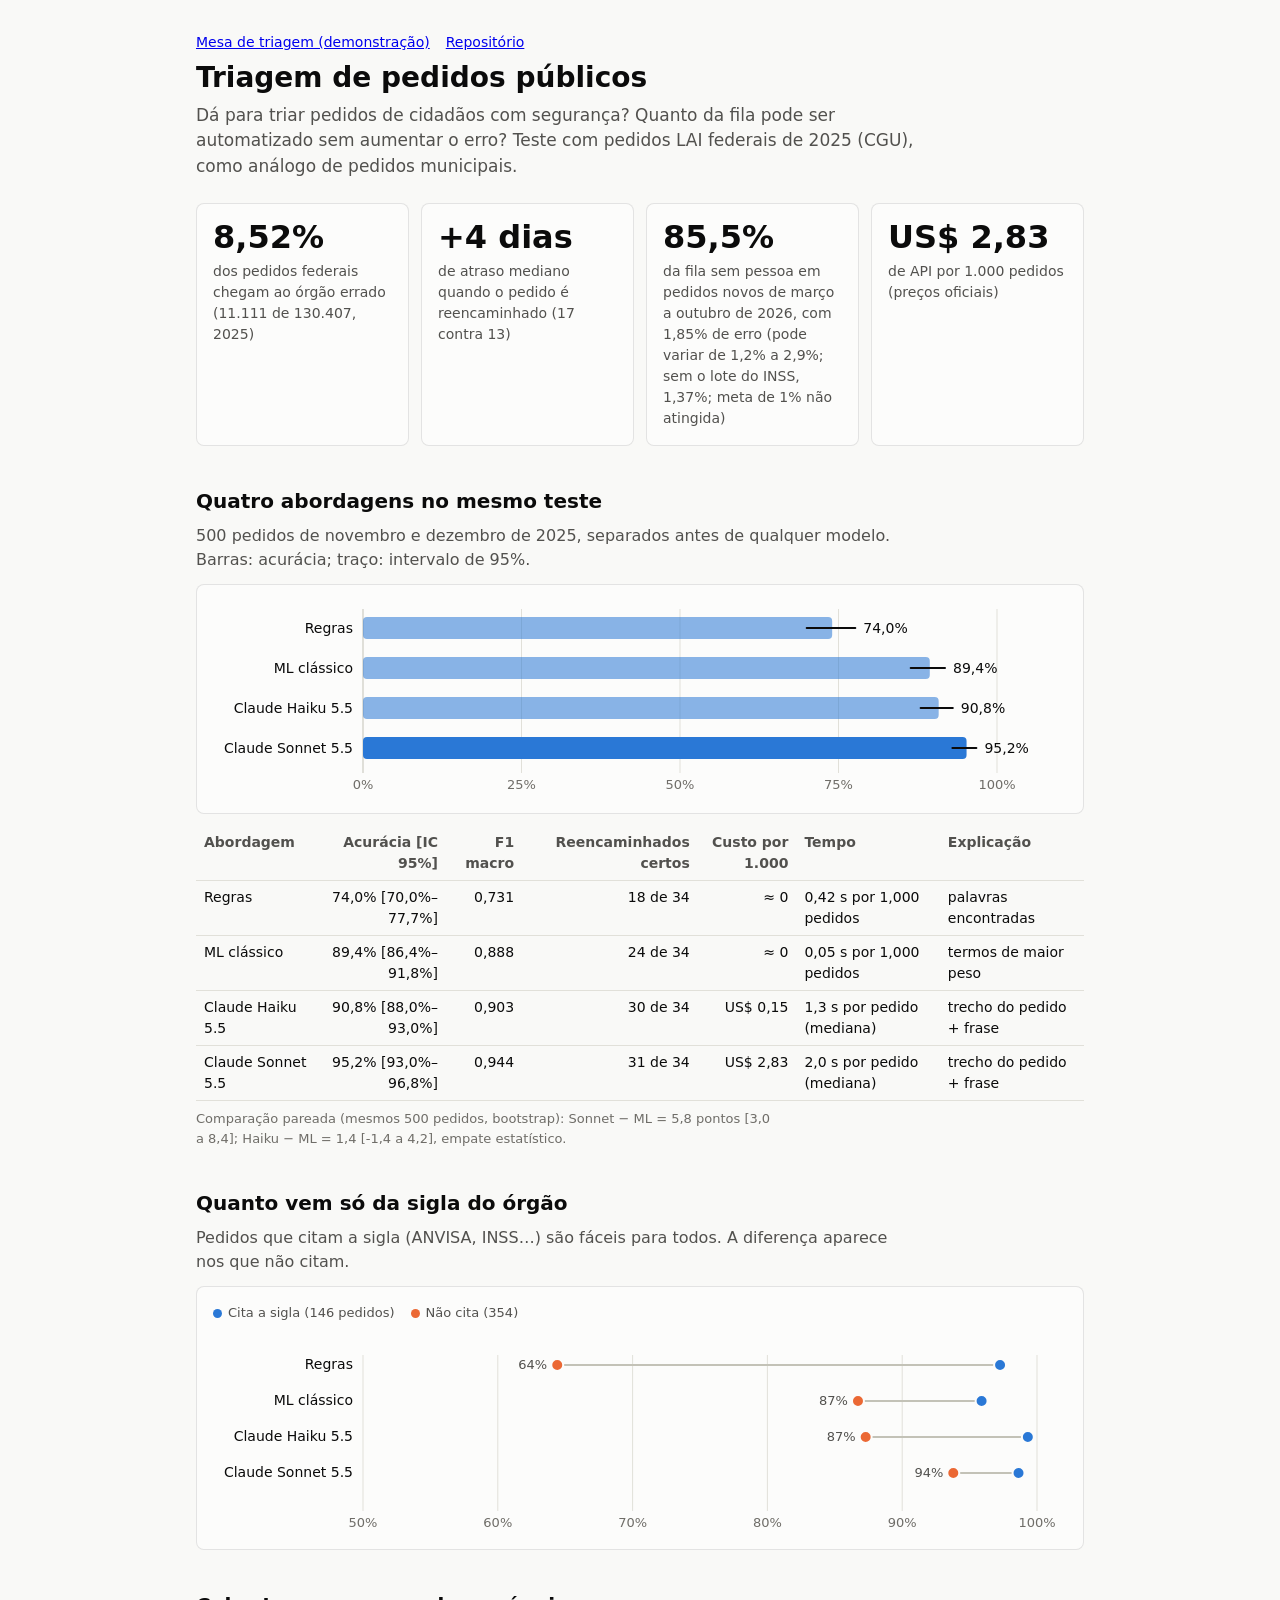
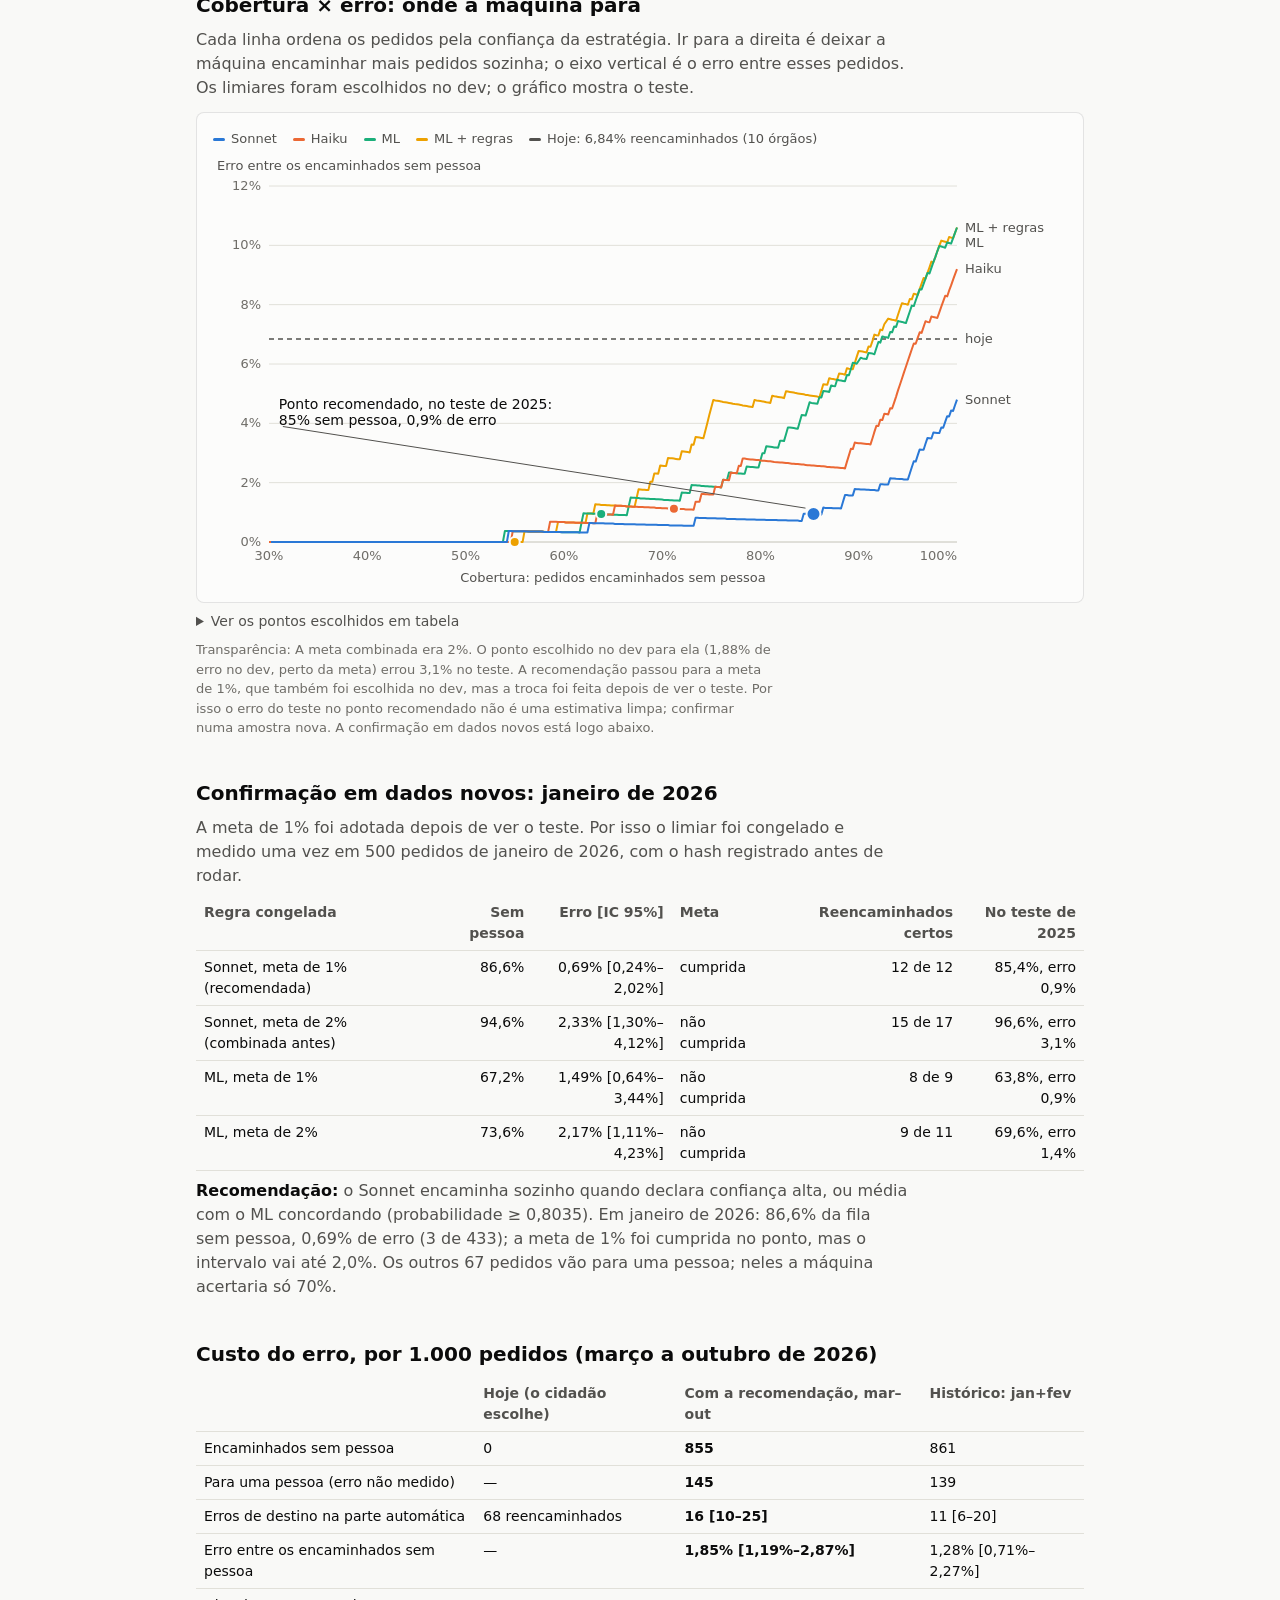
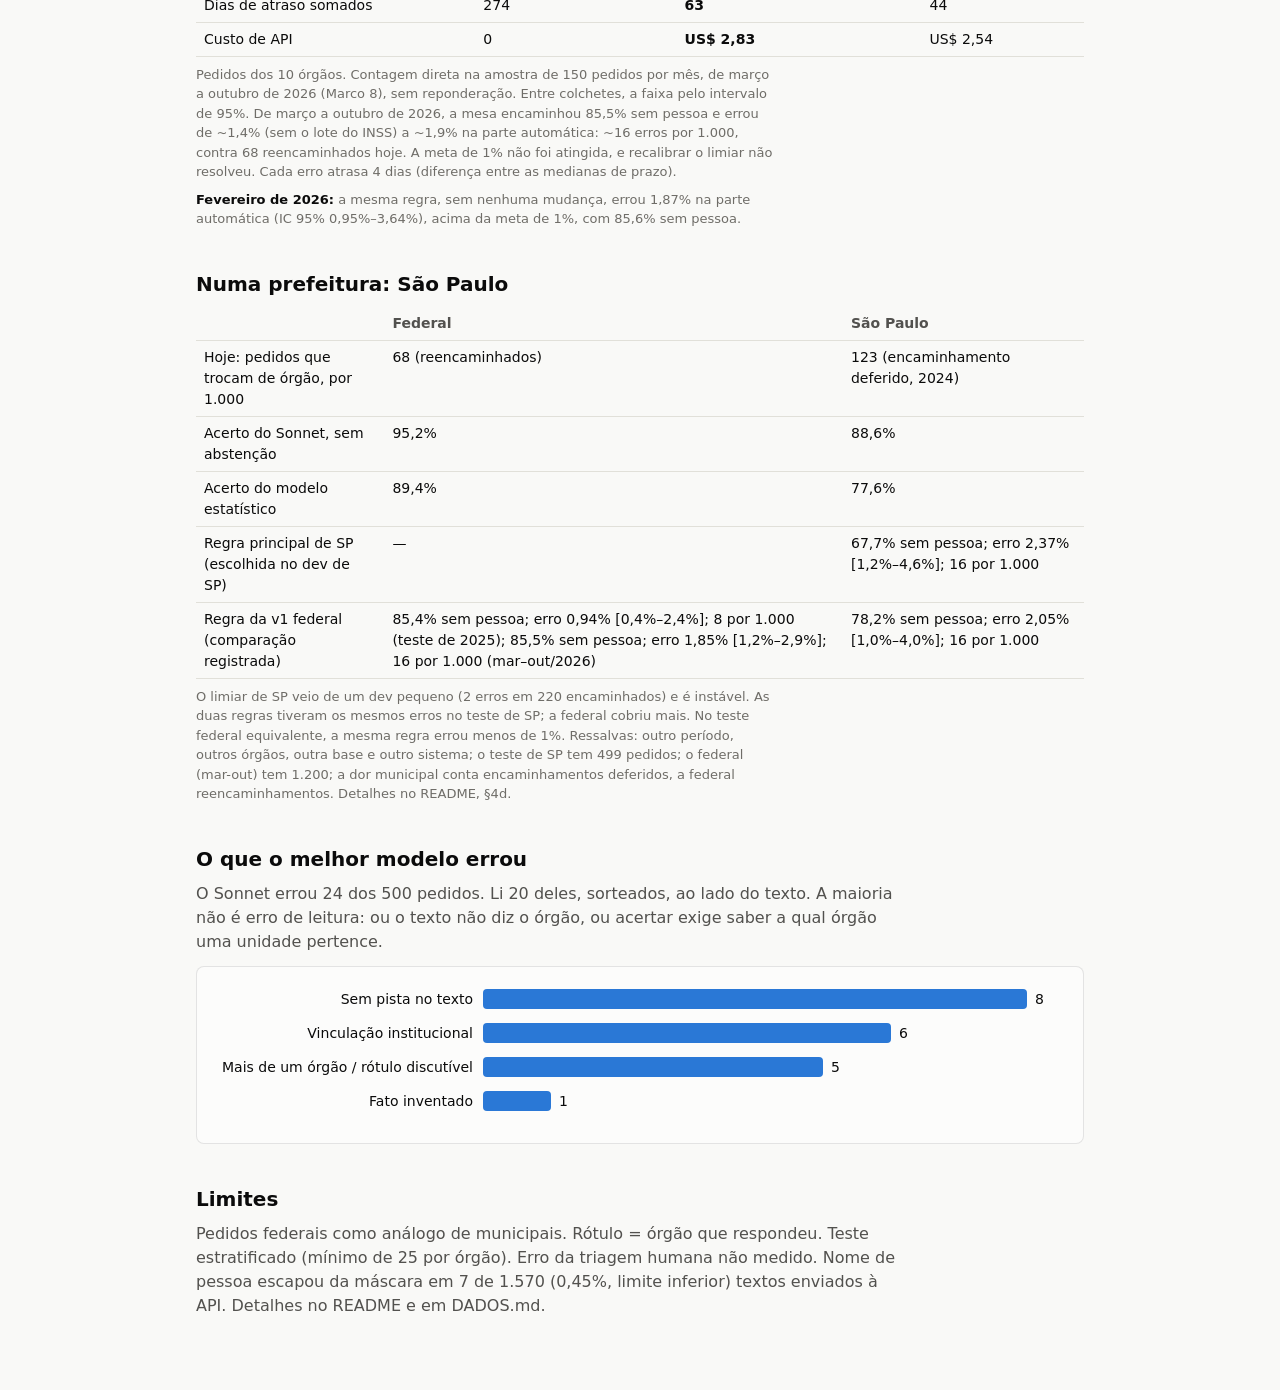
==== commit 97e38b3c: "Marco 10: entrega final (manchete de mar–out/2026, DECISAO com piloto, COMO_FUNCIONA, PERGUNTAS, rot" ====
--- a/report.html
+++ b/report.html
@@ -89,10 +89,14 @@
 <div class="scroll"><table id="t-holdout"></table></div>
 <p id="p-rec"></p>
 
-<h2>Custo do erro, por 1.000 pedidos (janeiro e fevereiro de 2026)</h2>
+<h2>Custo do erro, por 1.000 pedidos (março a outubro de 2026)</h2>
 <div class="scroll"><table id="t-custo"></table></div>
 <p class="note" id="p-premissas"></p>
 <p class="note" id="p-fevereiro"></p>
+
+<h2 id="h-sp" hidden>Numa prefeitura: São Paulo</h2>
+<div class="scroll"><table id="t-sp"></table></div>
+<p class="note" id="p-sp"></p>
 
 <h2>O que o melhor modelo errou</h2>
 <p id="p-erros"></p>
@@ -102,7 +106,7 @@
 <p>Pedidos federais como análogo de municipais. Rótulo = órgão que respondeu. Teste estratificado (mínimo de 25 por órgão). Erro da triagem humana não medido. Nome de pessoa escapou da máscara em <span id="pii-n"></span> textos enviados à API. Detalhes no README e em DADOS.md.</p>
 </main>
 <script>
-const D = {"dor": {"pct_errado": 8.52, "n": 130407, "n_errado": 11111, "atraso": 4.0, "med_certo": 13.0, "med_reenc": 17.0, "pct_reenc_top10": 6.84}, "abordagens": [{"nome": "regras", "rotulo": "Regras", "acuracia": 0.74, "ic": [0.6998, 0.7765], "f1": 0.7308, "cita": 0.9726, "n_cita": 146, "nao_cita": 0.6441, "n_nao_cita": 354, "reenc": "18 de 34", "custo_1000": 0.0, "tempo": "0,42 s por 1,000 pedidos"}, {"nome": "ml", "rotulo": "ML clássico", "acuracia": 0.894, "ic": [0.8639, 0.918], "f1": 0.8881, "cita": 0.9589, "n_cita": 146, "nao_cita": 0.8672, "n_nao_cita": 354, "reenc": "24 de 34", "custo_1000": 0.0, "tempo": "0,05 s por 1,000 pedidos"}, {"nome": "haiku", "rotulo": "Claude Haiku 5.5", "acuracia": 0.908, "ic": [0.8795, 0.9303], "f1": 0.9029, "cita": 0.9932, "n_cita": 146, "nao_cita": 0.8729, "n_nao_cita": 354, "reenc": "30 de 34", "custo_1000": 0.149, "tempo": "1,3 s por pedido (mediana)"}, {"nome": "sonnet", "rotulo": "Claude Sonnet 5.5", "acuracia": 0.952, "ic": [0.9296, 0.9675], "f1": 0.9435, "cita": 0.9863, "n_cita": 146, "nao_cita": 0.9379, "n_nao_cita": 354, "reenc": "31 de 34", "custo_1000": 2.8349, "tempo": "2,0 s por pedido (mediana)"}], "comparacoes": {"sonnet_vs_ml": {"diferenca_pp": 5.8, "ic95_pp": [3.0, 8.4], "so_a_acerta": 38, "so_b_acerta": 9}, "haiku_vs_ml": {"diferenca_pp": 1.4, "ic95_pp": [-1.4, 4.2], "so_a_acerta": 29, "so_b_acerta": 22}, "sonnet_vs_haiku": {"diferenca_pp": 4.4, "ic95_pp": [2.6, 6.4], "so_a_acerta": 25, "so_b_acerta": 3}, "haiku_vs_regras": {"diferenca_pp": 16.8, "ic95_pp": [13.2, 20.6], "so_a_acerta": 95, "so_b_acerta": 11}}, "curvas": {"ml": {"rotulo": "ML", "pontos": [[0.052, 0.0], [0.082, 0.0], [0.096, 0.0], [0.112, 0.0], [0.128, 0.0], [0.142, 0.0], [0.16, 0.0], [0.172, 0.0], [0.18, 0.0], [0.184, 0.0], [0.196, 0.0], [0.204, 0.0], [0.206, 0.0], [0.212, 0.0], [0.22, 0.0], [0.226, 0.0], [0.228, 0.0], [0.232, 0.0], [0.24, 0.0], [0.244, 0.0], [0.248, 0.0], [0.252, 0.0], [0.256, 0.0], [0.258, 0.0], [0.264, 0.0], [0.266, 0.0], [0.268, 0.0], [0.272, 0.0], [0.274, 0.0], [0.278, 0.0], [0.284, 0.0], [0.29, 0.0], [0.296, 0.0], [0.298, 0.0], [0.3, 0.0], [0.304, 0.0], [0.306, 0.0], [0.31, 0.0], [0.316, 0.0], [0.322, 0.0], [0.33, 0.0], [0.332, 0.0], [0.336, 0.0], [0.34, 0.0], [0.342, 0.0], [0.348, 0.0], [0.352, 0.0], [0.354, 0.0], [0.356, 0.0], [0.358, 0.0], [0.36, 0.0], [0.362, 0.0], [0.364, 0.0], [0.37, 0.0], [0.372, 0.0], [0.374, 0.0], [0.376, 0.0], [0.378, 0.0], [0.38, 0.0], [0.382, 0.0], [0.384, 0.0], [0.386, 0.0], [0.388, 0.0], [0.396, 0.0], [0.398, 0.0], [0.4, 0.0], [0.402, 0.0], [0.406, 0.0], [0.408, 0.0], [0.41, 0.0], [0.412, 0.0], [0.414, 0.0], [0.416, 0.0], [0.418, 0.0], [0.42, 0.0], [0.422, 0.0], [0.424, 0.0], [0.426, 0.0], [0.428, 0.0], [0.43, 0.0], [0.432, 0.0], [0.434, 0.0], [0.436, 0.0], [0.438, 0.0], [0.44, 0.0], [0.442, 0.0], [0.444, 0.0], [0.446, 0.0], [0.45, 0.0], [0.452, 0.0], [0.454, 0.0], [0.456, 0.0], [0.458, 0.0], [0.46, 0.0], [0.462, 0.0], [0.464, 0.0], [0.466, 0.0], [0.468, 0.0], [0.47, 0.0], [0.474, 0.0], [0.476, 0.0], [0.478, 0.0], [0.48, 0.0], [0.482, 0.0], [0.484, 0.0], [0.486, 0.0], [0.488, 0.0], [0.49, 0.0], [0.492, 0.0], [0.494, 0.0], [0.496, 0.0], [0.498, 0.0], [0.5, 0.0], [0.504, 0.0], [0.506, 0.0], [0.51, 0.0], [0.512, 0.0], [0.514, 0.0], [0.518, 0.0], [0.52, 0.0], [0.522, 0.0], [0.524, 0.0], [0.526, 0.0], [0.528, 0.0], [0.53, 0.0], [0.532, 0.0], [0.536, 0.0], [0.538, 0.0], [0.54, 0.0037], [0.542, 0.0037], [0.544, 0.0037], [0.546, 0.0037], [0.548, 0.0036], [0.55, 0.0036], [0.552, 0.0036], [0.554, 0.0036], [0.556, 0.0036], [0.558, 0.0036], [0.56, 0.0036], [0.562, 0.0036], [0.566, 0.0035], [0.568, 0.0035], [0.57, 0.0035], [0.572, 0.0035], [0.574, 0.0035], [0.576, 0.0035], [0.58, 0.0034], [0.582, 0.0034], [0.586, 0.0034], [0.588, 0.0034], [0.59, 0.0034], [0.592, 0.0034], [0.594, 0.0034], [0.596, 0.0034], [0.598, 0.0033], [0.6, 0.0033], [0.602, 0.0033], [0.604, 0.0033], [0.606, 0.0033], [0.608, 0.0033], [0.61, 0.0033], [0.612, 0.0033], [0.614, 0.0033], [0.616, 0.0032], [0.618, 0.0065], [0.62, 0.0097], [0.622, 0.0096], [0.624, 0.0096], [0.626, 0.0096], [0.628, 0.0096], [0.63, 0.0095], [0.632, 0.0095], [0.634, 0.0095], [0.636, 0.0094], [0.638, 0.0094], [0.64, 0.0094], [0.644, 0.0093], [0.646, 0.0093], [0.648, 0.0093], [0.65, 0.0092], [0.652, 0.0092], [0.654, 0.0092], [0.656, 0.0091], [0.658, 0.0091], [0.66, 0.0091], [0.662, 0.0091], [0.664, 0.009], [0.666, 0.012], [0.668, 0.015], [0.67, 0.0149], [0.672, 0.0149], [0.674, 0.0148], [0.676, 0.0148], [0.678, 0.0147], [0.68, 0.0147], [0.682, 0.0147], [0.684, 0.0146], [0.686, 0.0146], [0.688, 0.0145], [0.69, 0.0145], [0.692, 0.0145], [0.694, 0.0144], [0.696, 0.0144], [0.7, 0.0143], [0.702, 0.0142], [0.704, 0.0142], [0.706, 0.0142], [0.708, 0.0141], [0.71, 0.0141], [0.712, 0.014], [0.714, 0.014], [0.716, 0.014], [0.718, 0.0139], [0.72, 0.0167], [0.722, 0.0166], [0.724, 0.0166], [0.726, 0.0165], [0.728, 0.0165], [0.73, 0.0192], [0.732, 0.0191], [0.734, 0.0191], [0.736, 0.019], [0.738, 0.019], [0.74, 0.0189], [0.742, 0.0189], [0.744, 0.0188], [0.746, 0.0188], [0.748, 0.0187], [0.75, 0.0187], [0.752, 0.0186], [0.754, 0.0186], [0.756, 0.0185], [0.758, 0.0185], [0.76, 0.0184], [0.762, 0.021], [0.764, 0.0209], [0.766, 0.0209], [0.768, 0.0234], [0.77, 0.0234], [0.772, 0.0233], [0.774, 0.0233], [0.776, 0.0232], [0.778, 0.0231], [0.78, 0.0231], [0.782, 0.023], [0.784, 0.023], [0.786, 0.0254], [0.79, 0.0253], [0.792, 0.0253], [0.794, 0.0252], [0.796, 0.0251], [0.798, 0.0251], [0.8, 0.0275], [0.802, 0.0299], [0.804, 0.0299], [0.806, 0.0323], [0.808, 0.0322], [0.81, 0.0321], [0.812, 0.032], [0.814, 0.0319], [0.816, 0.0319], [0.818, 0.0318], [0.82, 0.0341], [0.822, 0.0341], [0.824, 0.034], [0.826, 0.0363], [0.828, 0.0386], [0.83, 0.0386], [0.832, 0.0385], [0.834, 0.0384], [0.836, 0.0383], [0.838, 0.0382], [0.84, 0.0405], [0.842, 0.0428], [0.844, 0.0427], [0.846, 0.0426], [0.848, 0.0448], [0.85, 0.0471], [0.852, 0.0469], [0.854, 0.0468], [0.856, 0.0467], [0.858, 0.0466], [0.86, 0.0488], [0.862, 0.0487], [0.864, 0.0509], [0.866, 0.0508], [0.868, 0.0507], [0.87, 0.0506], [0.872, 0.0528], [0.874, 0.0526], [0.876, 0.0525], [0.878, 0.0547], [0.88, 0.0545], [0.882, 0.0544], [0.884, 0.0543], [0.886, 0.0542], [0.888, 0.0563], [0.89, 0.0562], [0.892, 0.0583], [0.894, 0.0604], [0.896, 0.0603], [0.898, 0.0601], [0.902, 0.0621], [0.904, 0.0619], [0.906, 0.0618], [0.908, 0.0617], [0.91, 0.0637], [0.912, 0.0636], [0.914, 0.0635], [0.916, 0.0633], [0.918, 0.0654], [0.92, 0.0674], [0.922, 0.0672], [0.924, 0.0693], [0.926, 0.0691], [0.928, 0.069], [0.93, 0.0688], [0.932, 0.0708], [0.934, 0.0707], [0.936, 0.0726], [0.938, 0.0725], [0.94, 0.0745], [0.942, 0.0743], [0.944, 0.0742], [0.946, 0.074], [0.948, 0.0738], [0.95, 0.0758], [0.952, 0.0777], [0.954, 0.0797], [0.956, 0.0795], [0.958, 0.0814], [0.96, 0.0833], [0.962, 0.0852], [0.964, 0.0851], [0.966, 0.087], [0.968, 0.0888], [0.97, 0.0907], [0.972, 0.0905], [0.974, 0.0924], [0.976, 0.0943], [0.978, 0.0961], [0.98, 0.098], [0.982, 0.0998], [0.984, 0.0996], [0.986, 0.0994], [0.988, 0.0992], [0.99, 0.101], [0.992, 0.1008], [0.994, 0.1006], [0.996, 0.1024], [0.998, 0.1042], [1.0, 0.106]], "sem_abstencao": 0.106}, "ml_regras": {"rotulo": "ML + regras", "pontos": [[0.052, 0.0], [0.082, 0.0], [0.096, 0.0], [0.112, 0.0], [0.128, 0.0], [0.142, 0.0], [0.16, 0.0], [0.172, 0.0], [0.18, 0.0], [0.184, 0.0], [0.196, 0.0], [0.202, 0.0], [0.204, 0.0], [0.21, 0.0], [0.218, 0.0], [0.222, 0.0], [0.224, 0.0], [0.226, 0.0], [0.234, 0.0], [0.238, 0.0], [0.242, 0.0], [0.246, 0.0], [0.248, 0.0], [0.25, 0.0], [0.254, 0.0], [0.256, 0.0], [0.258, 0.0], [0.262, 0.0], [0.264, 0.0], [0.268, 0.0], [0.274, 0.0], [0.28, 0.0], [0.286, 0.0], [0.288, 0.0], [0.29, 0.0], [0.294, 0.0], [0.296, 0.0], [0.3, 0.0], [0.306, 0.0], [0.31, 0.0], [0.318, 0.0], [0.32, 0.0], [0.324, 0.0], [0.328, 0.0], [0.33, 0.0], [0.336, 0.0], [0.34, 0.0], [0.342, 0.0], [0.344, 0.0], [0.346, 0.0], [0.348, 0.0], [0.35, 0.0], [0.354, 0.0], [0.356, 0.0], [0.358, 0.0], [0.36, 0.0], [0.362, 0.0], [0.364, 0.0], [0.366, 0.0], [0.368, 0.0], [0.37, 0.0], [0.378, 0.0], [0.38, 0.0], [0.382, 0.0], [0.386, 0.0], [0.388, 0.0], [0.39, 0.0], [0.392, 0.0], [0.394, 0.0], [0.396, 0.0], [0.398, 0.0], [0.4, 0.0], [0.402, 0.0], [0.404, 0.0], [0.406, 0.0], [0.408, 0.0], [0.41, 0.0], [0.412, 0.0], [0.414, 0.0], [0.416, 0.0], [0.418, 0.0], [0.42, 0.0], [0.424, 0.0], [0.426, 0.0], [0.428, 0.0], [0.43, 0.0], [0.432, 0.0], [0.434, 0.0], [0.436, 0.0], [0.438, 0.0], [0.44, 0.0], [0.442, 0.0], [0.446, 0.0], [0.448, 0.0], [0.45, 0.0], [0.452, 0.0], [0.454, 0.0], [0.456, 0.0], [0.458, 0.0], [0.46, 0.0], [0.462, 0.0], [0.464, 0.0], [0.466, 0.0], [0.468, 0.0], [0.472, 0.0], [0.474, 0.0], [0.476, 0.0], [0.478, 0.0], [0.48, 0.0], [0.484, 0.0], [0.486, 0.0], [0.488, 0.0], [0.49, 0.0], [0.492, 0.0], [0.496, 0.0], [0.498, 0.0], [0.5, 0.0], [0.502, 0.0], [0.504, 0.0], [0.506, 0.0], [0.508, 0.0], [0.51, 0.0], [0.512, 0.0], [0.514, 0.0], [0.516, 0.0], [0.518, 0.0], [0.522, 0.0], [0.524, 0.0], [0.526, 0.0], [0.528, 0.0], [0.53, 0.0], [0.534, 0.0], [0.536, 0.0], [0.538, 0.0], [0.54, 0.0], [0.542, 0.0], [0.544, 0.0], [0.546, 0.0], [0.548, 0.0], [0.55, 0.0], [0.552, 0.0], [0.554, 0.0], [0.556, 0.0], [0.558, 0.0], [0.56, 0.0036], [0.562, 0.0036], [0.564, 0.0035], [0.566, 0.0035], [0.568, 0.0035], [0.57, 0.0035], [0.572, 0.0035], [0.574, 0.0035], [0.576, 0.0035], [0.578, 0.0035], [0.582, 0.0034], [0.584, 0.0034], [0.586, 0.0034], [0.588, 0.0034], [0.59, 0.0034], [0.592, 0.0034], [0.594, 0.0067], [0.596, 0.0067], [0.598, 0.0067], [0.6, 0.0067], [0.602, 0.0066], [0.604, 0.0066], [0.606, 0.0066], [0.608, 0.0066], [0.61, 0.0066], [0.612, 0.0065], [0.614, 0.0065], [0.616, 0.0065], [0.618, 0.0065], [0.62, 0.0065], [0.622, 0.0064], [0.624, 0.0096], [0.626, 0.0096], [0.628, 0.0096], [0.63, 0.0095], [0.632, 0.0127], [0.634, 0.0126], [0.636, 0.0126], [0.638, 0.0125], [0.64, 0.0125], [0.642, 0.0125], [0.644, 0.0124], [0.646, 0.0124], [0.648, 0.0123], [0.65, 0.0123], [0.652, 0.0123], [0.654, 0.0122], [0.656, 0.0122], [0.658, 0.0122], [0.66, 0.0121], [0.662, 0.0121], [0.664, 0.012], [0.666, 0.012], [0.668, 0.012], [0.67, 0.0119], [0.672, 0.0119], [0.674, 0.0148], [0.676, 0.0178], [0.678, 0.0177], [0.68, 0.0176], [0.682, 0.0176], [0.684, 0.0175], [0.686, 0.0175], [0.688, 0.0203], [0.69, 0.0203], [0.692, 0.0231], [0.694, 0.0231], [0.696, 0.023], [0.698, 0.0258], [0.7, 0.0257], [0.702, 0.0256], [0.704, 0.0256], [0.706, 0.0283], [0.708, 0.0282], [0.71, 0.0282], [0.712, 0.0281], [0.714, 0.028], [0.716, 0.0279], [0.718, 0.0279], [0.72, 0.0306], [0.722, 0.0305], [0.724, 0.0304], [0.726, 0.0303], [0.728, 0.0302], [0.73, 0.0329], [0.732, 0.0328], [0.734, 0.0354], [0.736, 0.0353], [0.738, 0.0352], [0.74, 0.0351], [0.742, 0.035], [0.744, 0.0376], [0.746, 0.0402], [0.748, 0.0428], [0.75, 0.0453], [0.752, 0.0479], [0.754, 0.0477], [0.756, 0.0476], [0.758, 0.0475], [0.76, 0.0474], [0.762, 0.0472], [0.764, 0.0471], [0.766, 0.047], [0.768, 0.0469], [0.77, 0.0468], [0.772, 0.0466], [0.774, 0.0465], [0.776, 0.0464], [0.778, 0.0463], [0.78, 0.0462], [0.782, 0.046], [0.784, 0.0459], [0.786, 0.0458], [0.788, 0.0457], [0.79, 0.0456], [0.792, 0.0455], [0.794, 0.0479], [0.796, 0.0477], [0.798, 0.0476], [0.8, 0.0475], [0.804, 0.0473], [0.806, 0.0471], [0.808, 0.047], [0.81, 0.0469], [0.812, 0.0493], [0.814, 0.0491], [0.816, 0.049], [0.818, 0.0489], [0.82, 0.0488], [0.822, 0.0487], [0.824, 0.0485], [0.826, 0.0508], [0.828, 0.0507], [0.83, 0.0506], [0.832, 0.0505], [0.834, 0.0504], [0.836, 0.0502], [0.838, 0.0501], [0.84, 0.05], [0.842, 0.0499], [0.844, 0.0498], [0.846, 0.0496], [0.848, 0.0495], [0.85, 0.0494], [0.852, 0.0493], [0.854, 0.0492], [0.856, 0.0491], [0.858, 0.049], [0.86, 0.0488], [0.862, 0.051], [0.864, 0.0532], [0.866, 0.0531], [0.868, 0.053], [0.87, 0.0552], [0.872, 0.055], [0.874, 0.0549], [0.876, 0.0548], [0.878, 0.0547], [0.88, 0.0568], [0.882, 0.0567], [0.884, 0.0566], [0.886, 0.0564], [0.888, 0.0586], [0.89, 0.0584], [0.892, 0.0583], [0.894, 0.0582], [0.896, 0.0603], [0.898, 0.0624], [0.9, 0.0644], [0.902, 0.0643], [0.904, 0.0642], [0.906, 0.064], [0.908, 0.0639], [0.91, 0.0659], [0.912, 0.0658], [0.914, 0.0678], [0.916, 0.0699], [0.918, 0.0697], [0.92, 0.0696], [0.922, 0.0716], [0.924, 0.0714], [0.926, 0.0734], [0.93, 0.0753], [0.932, 0.0751], [0.934, 0.0749], [0.936, 0.0748], [0.938, 0.0746], [0.94, 0.0766], [0.942, 0.0786], [0.944, 0.0805], [0.946, 0.0803], [0.948, 0.0802], [0.95, 0.08], [0.952, 0.0819], [0.954, 0.0818], [0.956, 0.0837], [0.958, 0.0835], [0.96, 0.0833], [0.962, 0.0852], [0.964, 0.0871], [0.966, 0.089], [0.968, 0.0888], [0.97, 0.0907], [0.972, 0.0926], [0.974, 0.0945], [0.976, 0.0943], [0.978, 0.0961], [0.98, 0.098], [0.982, 0.0998], [0.984, 0.1016], [0.986, 0.1014], [0.988, 0.1012], [0.99, 0.101], [0.992, 0.1028], [0.994, 0.1026], [0.996, 0.1024], [0.998, 0.1042], [1.0, 0.106]], "sem_abstencao": 0.106}, "haiku": {"rotulo": "Haiku", "pontos": [[0.052, 0.0], [0.08, 0.0], [0.094, 0.0], [0.108, 0.0], [0.124, 0.0], [0.138, 0.0], [0.156, 0.0], [0.166, 0.0], [0.174, 0.0], [0.178, 0.0], [0.19, 0.0], [0.194, 0.0], [0.196, 0.0], [0.2, 0.0], [0.208, 0.0], [0.214, 0.0], [0.216, 0.0], [0.218, 0.0], [0.226, 0.0], [0.23, 0.0], [0.232, 0.0], [0.236, 0.0], [0.24, 0.0], [0.242, 0.0], [0.248, 0.0], [0.25, 0.0], [0.252, 0.0], [0.256, 0.0], [0.258, 0.0], [0.262, 0.0], [0.266, 0.0], [0.272, 0.0], [0.276, 0.0], [0.278, 0.0], [0.282, 0.0], [0.284, 0.0], [0.288, 0.0], [0.294, 0.0], [0.3, 0.0], [0.308, 0.0], [0.31, 0.0], [0.314, 0.0], [0.316, 0.0], [0.318, 0.0], [0.324, 0.0], [0.328, 0.0], [0.33, 0.0], [0.332, 0.0], [0.334, 0.0], [0.336, 0.0], [0.338, 0.0], [0.34, 0.0], [0.342, 0.0], [0.344, 0.0], [0.346, 0.0], [0.348, 0.0], [0.35, 0.0], [0.352, 0.0], [0.354, 0.0], [0.356, 0.0], [0.358, 0.0], [0.36, 0.0], [0.362, 0.0], [0.364, 0.0], [0.366, 0.0], [0.368, 0.0], [0.372, 0.0], [0.374, 0.0], [0.376, 0.0], [0.378, 0.0], [0.38, 0.0], [0.382, 0.0], [0.384, 0.0], [0.386, 0.0], [0.388, 0.0], [0.39, 0.0], [0.392, 0.0], [0.394, 0.0], [0.396, 0.0], [0.398, 0.0], [0.4, 0.0], [0.402, 0.0], [0.404, 0.0], [0.406, 0.0], [0.408, 0.0], [0.41, 0.0], [0.412, 0.0], [0.414, 0.0], [0.416, 0.0], [0.418, 0.0], [0.42, 0.0], [0.422, 0.0], [0.424, 0.0], [0.426, 0.0], [0.428, 0.0], [0.43, 0.0], [0.432, 0.0], [0.434, 0.0], [0.436, 0.0], [0.438, 0.0], [0.44, 0.0], [0.442, 0.0], [0.444, 0.0], [0.446, 0.0], [0.448, 0.0], [0.45, 0.0], [0.452, 0.0], [0.454, 0.0], [0.458, 0.0], [0.46, 0.0], [0.464, 0.0], [0.466, 0.0], [0.468, 0.0], [0.47, 0.0], [0.472, 0.0], [0.474, 0.0], [0.476, 0.0], [0.48, 0.0], [0.482, 0.0], [0.484, 0.0], [0.486, 0.0], [0.488, 0.0], [0.49, 0.0], [0.492, 0.0], [0.494, 0.0], [0.496, 0.0], [0.498, 0.0], [0.5, 0.0], [0.502, 0.0], [0.504, 0.0], [0.508, 0.0], [0.51, 0.0], [0.512, 0.0], [0.514, 0.0], [0.516, 0.0], [0.518, 0.0], [0.52, 0.0], [0.522, 0.0], [0.524, 0.0], [0.526, 0.0], [0.528, 0.0], [0.53, 0.0], [0.532, 0.0], [0.534, 0.0], [0.536, 0.0], [0.538, 0.0], [0.54, 0.0], [0.542, 0.0], [0.544, 0.0], [0.546, 0.0], [0.548, 0.0036], [0.55, 0.0036], [0.552, 0.0036], [0.554, 0.0036], [0.556, 0.0036], [0.558, 0.0036], [0.56, 0.0036], [0.562, 0.0036], [0.566, 0.0035], [0.568, 0.0035], [0.57, 0.0035], [0.572, 0.0035], [0.574, 0.0035], [0.576, 0.0035], [0.578, 0.0035], [0.58, 0.0034], [0.582, 0.0034], [0.584, 0.0034], [0.586, 0.0068], [0.588, 0.0068], [0.59, 0.0068], [0.592, 0.0068], [0.594, 0.0067], [0.596, 0.0067], [0.598, 0.0067], [0.6, 0.0067], [0.602, 0.0066], [0.604, 0.0066], [0.606, 0.0066], [0.61, 0.0066], [0.612, 0.0065], [0.614, 0.0065], [0.616, 0.0065], [0.618, 0.0065], [0.62, 0.0065], [0.622, 0.0064], [0.624, 0.0064], [0.626, 0.0064], [0.628, 0.0064], [0.63, 0.0063], [0.632, 0.0063], [0.634, 0.0095], [0.636, 0.0094], [0.638, 0.0094], [0.64, 0.0094], [0.642, 0.0093], [0.644, 0.0093], [0.646, 0.0093], [0.648, 0.0093], [0.65, 0.0092], [0.652, 0.0123], [0.654, 0.0122], [0.656, 0.0122], [0.658, 0.0122], [0.66, 0.0121], [0.662, 0.0121], [0.664, 0.012], [0.668, 0.012], [0.67, 0.0119], [0.672, 0.0119], [0.674, 0.0119], [0.676, 0.0118], [0.678, 0.0118], [0.68, 0.0118], [0.682, 0.0117], [0.684, 0.0117], [0.686, 0.0117], [0.688, 0.0116], [0.69, 0.0116], [0.692, 0.0116], [0.694, 0.0115], [0.696, 0.0115], [0.698, 0.0115], [0.7, 0.0114], [0.702, 0.0114], [0.704, 0.0114], [0.706, 0.0113], [0.708, 0.0113], [0.71, 0.0113], [0.712, 0.0112], [0.714, 0.0112], [0.716, 0.0112], [0.718, 0.0111], [0.72, 0.0111], [0.722, 0.0111], [0.724, 0.011], [0.726, 0.011], [0.728, 0.011], [0.73, 0.011], [0.732, 0.0109], [0.734, 0.0136], [0.736, 0.0136], [0.738, 0.0136], [0.74, 0.0162], [0.742, 0.0162], [0.744, 0.0161], [0.746, 0.0161], [0.748, 0.016], [0.75, 0.016], [0.752, 0.016], [0.754, 0.0186], [0.756, 0.0185], [0.758, 0.0185], [0.76, 0.0184], [0.762, 0.021], [0.764, 0.0209], [0.766, 0.0209], [0.768, 0.0208], [0.77, 0.0234], [0.772, 0.0233], [0.774, 0.0233], [0.776, 0.0232], [0.778, 0.0257], [0.78, 0.0256], [0.782, 0.0281], [0.784, 0.0281], [0.786, 0.028], [0.788, 0.0279], [0.79, 0.0278], [0.792, 0.0278], [0.796, 0.0276], [0.798, 0.0276], [0.8, 0.0275], [0.802, 0.0274], [0.804, 0.0274], [0.806, 0.0273], [0.808, 0.0272], [0.81, 0.0272], [0.814, 0.027], [0.82, 0.0268], [0.822, 0.0268], [0.824, 0.0267], [0.826, 0.0266], [0.828, 0.0266], [0.832, 0.0264], [0.834, 0.0264], [0.836, 0.0263], [0.838, 0.0263], [0.84, 0.0262], [0.842, 0.0261], [0.844, 0.0261], [0.846, 0.026], [0.848, 0.0259], [0.85, 0.0259], [0.852, 0.0258], [0.854, 0.0258], [0.856, 0.0257], [0.858, 0.0256], [0.86, 0.0256], [0.862, 0.0255], [0.864, 0.0255], [0.866, 0.0254], [0.868, 0.0253], [0.87, 0.0253], [0.872, 0.0252], [0.874, 0.0252], [0.876, 0.0251], [0.878, 0.0251], [0.88, 0.025], [0.882, 0.0249], [0.884, 0.0249], [0.886, 0.0248], [0.888, 0.027], [0.89, 0.0292], [0.892, 0.0314], [0.894, 0.0313], [0.896, 0.0335], [0.898, 0.0334], [0.9, 0.0333], [0.902, 0.0333], [0.904, 0.0332], [0.906, 0.0331], [0.908, 0.033], [0.91, 0.033], [0.912, 0.0329], [0.914, 0.035], [0.916, 0.0371], [0.918, 0.0392], [0.92, 0.0391], [0.922, 0.0412], [0.924, 0.0411], [0.926, 0.0432], [0.928, 0.0431], [0.93, 0.043], [0.932, 0.0451], [0.934, 0.045], [0.936, 0.047], [0.938, 0.049], [0.94, 0.0511], [0.942, 0.0531], [0.944, 0.0551], [0.946, 0.0571], [0.948, 0.0591], [0.95, 0.0611], [0.952, 0.063], [0.954, 0.065], [0.956, 0.0669], [0.958, 0.0668], [0.96, 0.0688], [0.962, 0.0707], [0.964, 0.0705], [0.966, 0.0725], [0.968, 0.0744], [0.97, 0.0742], [0.972, 0.0741], [0.974, 0.076], [0.976, 0.0758], [0.978, 0.0757], [0.98, 0.0755], [0.982, 0.0774], [0.984, 0.0793], [0.986, 0.0811], [0.988, 0.083], [0.99, 0.0828], [0.992, 0.0847], [0.994, 0.0865], [0.996, 0.0884], [0.998, 0.0902], [1.0, 0.092]], "sem_abstencao": 0.092}, "sonnet": {"rotulo": "Sonnet", "pontos": [[0.052, 0.0], [0.082, 0.0], [0.096, 0.0], [0.108, 0.0], [0.124, 0.0], [0.138, 0.0], [0.154, 0.0], [0.166, 0.0], [0.174, 0.0], [0.178, 0.0], [0.19, 0.0], [0.196, 0.0], [0.198, 0.0], [0.202, 0.0], [0.21, 0.0], [0.214, 0.0], [0.216, 0.0], [0.22, 0.0], [0.228, 0.0], [0.232, 0.0], [0.236, 0.0], [0.24, 0.0], [0.244, 0.0], [0.246, 0.0], [0.25, 0.0], [0.252, 0.0], [0.254, 0.0], [0.258, 0.0], [0.26, 0.0], [0.264, 0.0], [0.268, 0.0], [0.274, 0.0], [0.28, 0.0], [0.282, 0.0], [0.286, 0.0], [0.288, 0.0], [0.292, 0.0], [0.298, 0.0], [0.302, 0.0], [0.31, 0.0], [0.312, 0.0], [0.316, 0.0], [0.318, 0.0], [0.322, 0.0], [0.326, 0.0], [0.328, 0.0], [0.33, 0.0], [0.332, 0.0], [0.334, 0.0], [0.336, 0.0], [0.338, 0.0], [0.34, 0.0], [0.342, 0.0], [0.344, 0.0], [0.346, 0.0], [0.348, 0.0], [0.35, 0.0], [0.352, 0.0], [0.354, 0.0], [0.356, 0.0], [0.358, 0.0], [0.362, 0.0], [0.364, 0.0], [0.366, 0.0], [0.37, 0.0], [0.372, 0.0], [0.374, 0.0], [0.376, 0.0], [0.378, 0.0], [0.38, 0.0], [0.382, 0.0], [0.384, 0.0], [0.386, 0.0], [0.388, 0.0], [0.39, 0.0], [0.392, 0.0], [0.394, 0.0], [0.396, 0.0], [0.398, 0.0], [0.4, 0.0], [0.402, 0.0], [0.404, 0.0], [0.406, 0.0], [0.408, 0.0], [0.41, 0.0], [0.412, 0.0], [0.414, 0.0], [0.416, 0.0], [0.418, 0.0], [0.42, 0.0], [0.422, 0.0], [0.424, 0.0], [0.426, 0.0], [0.428, 0.0], [0.43, 0.0], [0.432, 0.0], [0.434, 0.0], [0.436, 0.0], [0.438, 0.0], [0.44, 0.0], [0.442, 0.0], [0.444, 0.0], [0.446, 0.0], [0.448, 0.0], [0.45, 0.0], [0.452, 0.0], [0.454, 0.0], [0.456, 0.0], [0.458, 0.0], [0.46, 0.0], [0.462, 0.0], [0.466, 0.0], [0.468, 0.0], [0.47, 0.0], [0.472, 0.0], [0.474, 0.0], [0.476, 0.0], [0.478, 0.0], [0.48, 0.0], [0.482, 0.0], [0.484, 0.0], [0.486, 0.0], [0.488, 0.0], [0.49, 0.0], [0.492, 0.0], [0.494, 0.0], [0.496, 0.0], [0.498, 0.0], [0.5, 0.0], [0.502, 0.0], [0.504, 0.0], [0.506, 0.0], [0.508, 0.0], [0.51, 0.0], [0.512, 0.0], [0.514, 0.0], [0.516, 0.0], [0.518, 0.0], [0.52, 0.0], [0.522, 0.0], [0.524, 0.0], [0.526, 0.0], [0.528, 0.0], [0.53, 0.0], [0.532, 0.0], [0.534, 0.0], [0.536, 0.0], [0.538, 0.0], [0.54, 0.0], [0.542, 0.0], [0.544, 0.0037], [0.546, 0.0037], [0.548, 0.0036], [0.55, 0.0036], [0.552, 0.0036], [0.554, 0.0036], [0.556, 0.0036], [0.558, 0.0036], [0.56, 0.0036], [0.564, 0.0035], [0.566, 0.0035], [0.568, 0.0035], [0.57, 0.0035], [0.572, 0.0035], [0.574, 0.0035], [0.576, 0.0035], [0.578, 0.0035], [0.58, 0.0034], [0.582, 0.0034], [0.584, 0.0034], [0.586, 0.0034], [0.588, 0.0034], [0.59, 0.0034], [0.592, 0.0034], [0.594, 0.0034], [0.596, 0.0034], [0.598, 0.0033], [0.6, 0.0033], [0.604, 0.0033], [0.606, 0.0033], [0.608, 0.0033], [0.61, 0.0033], [0.612, 0.0033], [0.614, 0.0033], [0.616, 0.0032], [0.618, 0.0032], [0.62, 0.0032], [0.622, 0.0032], [0.624, 0.0032], [0.626, 0.0064], [0.628, 0.0064], [0.63, 0.0063], [0.632, 0.0063], [0.634, 0.0063], [0.636, 0.0063], [0.638, 0.0063], [0.64, 0.0063], [0.642, 0.0062], [0.644, 0.0062], [0.646, 0.0062], [0.648, 0.0062], [0.65, 0.0062], [0.652, 0.0061], [0.654, 0.0061], [0.656, 0.0061], [0.66, 0.0061], [0.662, 0.006], [0.664, 0.006], [0.666, 0.006], [0.668, 0.006], [0.67, 0.006], [0.672, 0.006], [0.674, 0.0059], [0.676, 0.0059], [0.678, 0.0059], [0.68, 0.0059], [0.682, 0.0059], [0.684, 0.0058], [0.686, 0.0058], [0.688, 0.0058], [0.69, 0.0058], [0.692, 0.0058], [0.694, 0.0058], [0.696, 0.0057], [0.698, 0.0057], [0.7, 0.0057], [0.702, 0.0057], [0.704, 0.0057], [0.706, 0.0057], [0.708, 0.0056], [0.71, 0.0056], [0.712, 0.0056], [0.714, 0.0056], [0.716, 0.0056], [0.718, 0.0056], [0.72, 0.0056], [0.722, 0.0055], [0.724, 0.0055], [0.726, 0.0055], [0.728, 0.0055], [0.73, 0.0055], [0.732, 0.0055], [0.734, 0.0082], [0.736, 0.0082], [0.738, 0.0081], [0.74, 0.0081], [0.742, 0.0081], [0.744, 0.0081], [0.746, 0.008], [0.748, 0.008], [0.75, 0.008], [0.752, 0.008], [0.754, 0.008], [0.756, 0.0079], [0.758, 0.0079], [0.76, 0.0079], [0.762, 0.0079], [0.764, 0.0079], [0.766, 0.0078], [0.768, 0.0078], [0.77, 0.0078], [0.774, 0.0078], [0.776, 0.0077], [0.778, 0.0077], [0.78, 0.0077], [0.782, 0.0077], [0.784, 0.0077], [0.786, 0.0076], [0.788, 0.0076], [0.79, 0.0076], [0.792, 0.0076], [0.794, 0.0076], [0.796, 0.0075], [0.8, 0.0075], [0.804, 0.0075], [0.806, 0.0074], [0.808, 0.0074], [0.81, 0.0074], [0.814, 0.0074], [0.816, 0.0074], [0.818, 0.0073], [0.82, 0.0073], [0.822, 0.0073], [0.824, 0.0073], [0.826, 0.0073], [0.828, 0.0072], [0.83, 0.0072], [0.832, 0.0072], [0.834, 0.0072], [0.836, 0.0072], [0.838, 0.0072], [0.84, 0.0071], [0.842, 0.0071], [0.844, 0.0095], [0.846, 0.0095], [0.848, 0.0094], [0.85, 0.0094], [0.852, 0.0094], [0.854, 0.0094], [0.856, 0.0093], [0.858, 0.0093], [0.86, 0.0093], [0.862, 0.0093], [0.864, 0.0116], [0.866, 0.0115], [0.868, 0.0115], [0.87, 0.0115], [0.872, 0.0115], [0.874, 0.0114], [0.876, 0.0114], [0.878, 0.0114], [0.88, 0.0114], [0.882, 0.0113], [0.884, 0.0136], [0.886, 0.0158], [0.888, 0.0158], [0.89, 0.0157], [0.892, 0.0157], [0.894, 0.0157], [0.896, 0.0179], [0.898, 0.0178], [0.9, 0.0178], [0.902, 0.0177], [0.904, 0.0177], [0.906, 0.0177], [0.908, 0.0176], [0.91, 0.0176], [0.912, 0.0175], [0.914, 0.0175], [0.916, 0.0175], [0.918, 0.0174], [0.92, 0.0174], [0.922, 0.0195], [0.924, 0.0195], [0.926, 0.0194], [0.928, 0.0194], [0.93, 0.0194], [0.932, 0.0215], [0.934, 0.0214], [0.936, 0.0214], [0.938, 0.0213], [0.942, 0.0212], [0.944, 0.0212], [0.946, 0.0211], [0.948, 0.0211], [0.95, 0.0211], [0.952, 0.0231], [0.954, 0.0252], [0.956, 0.0272], [0.958, 0.0271], [0.96, 0.0292], [0.962, 0.0312], [0.964, 0.0311], [0.966, 0.0311], [0.968, 0.0331], [0.97, 0.0351], [0.972, 0.035], [0.974, 0.0349], [0.976, 0.0369], [0.978, 0.0368], [0.98, 0.0367], [0.982, 0.0367], [0.984, 0.0386], [0.986, 0.0385], [0.988, 0.0405], [0.99, 0.0424], [0.992, 0.0423], [0.994, 0.0443], [0.996, 0.0442], [0.998, 0.0461], [1.0, 0.048]], "sem_abstencao": 0.048}}, "meta": 0.01, "pontos_meta": {"ml": {"cobertos": 319, "cobertura": 0.638, "erros": 3, "erro": 0.0094, "erro_ic95": [0.0032, 0.0273], "fila_humana": 181, "acerto_que_a_maquina_teria_na_fila": 0.7238, "reencaminhados_cobertos": 18, "reencaminhados_cobertos_certos": 17, "ponderado_distribuicao_real": {"cobertura": 0.6357, "erro": 0.009}}, "ml_regras": {"cobertos": 275, "cobertura": 0.55, "erros": 0, "erro": 0.0, "erro_ic95": [0.0, 0.0138], "fila_humana": 225, "acerto_que_a_maquina_teria_na_fila": 0.7644, "reencaminhados_cobertos": 13, "reencaminhados_cobertos_certos": 13, "ponderado_distribuicao_real": {"cobertura": 0.549, "erro": 0.0}}, "haiku": {"cobertos": 356, "cobertura": 0.712, "erros": 4, "erro": 0.0112, "erro_ic95": [0.0044, 0.0285], "fila_humana": 144, "acerto_que_a_maquina_teria_na_fila": 0.7083, "reencaminhados_cobertos": 17, "reencaminhados_cobertos_certos": 17, "ponderado_distribuicao_real": {"cobertura": 0.7113, "erro": 0.0142}}, "sonnet": {"cobertos": 427, "cobertura": 0.854, "erros": 4, "erro": 0.0094, "erro_ic95": [0.0036, 0.0238], "fila_humana": 73, "acerto_que_a_maquina_teria_na_fila": 0.726, "reencaminhados_cobertos": 21, "reencaminhados_cobertos_certos": 20, "ponderado_distribuicao_real": {"cobertura": 0.8471, "erro": 0.0092}}}, "rec": {"criterio": "maior cobertura no dev com erro <= 1%", "aviso": "A meta combinada era 2%. O ponto escolhido no dev para ela (1,88% de erro no dev, perto da meta) errou 3,1% no teste. A recomendação passou para a meta de 1%, que também foi escolhida no dev, mas a troca foi feita depois de ver o teste. Por isso o erro do teste no ponto recomendado não é uma estimativa limpa; confirmar numa amostra nova.", "estrategia": "sonnet", "limiar": [1, 1, 0.8035], "dev": {"cobertura": 0.87, "erro": 0.0092}, "teste": {"cobertos": 427, "cobertura": 0.854, "erros": 4, "erro": 0.0094, "erro_ic95": [0.0036, 0.0238], "fila_humana": 73, "acerto_que_a_maquina_teria_na_fila": 0.726, "reencaminhados_cobertos": 21, "reencaminhados_cobertos_certos": 20, "ponderado_distribuicao_real": {"cobertura": 0.8471, "erro": 0.0092}}, "custo_do_erro": {"premissas": ["um encaminhamento errado volta a ser reencaminhado, como hoje, e atrasa 4 dias: é a diferença entre as medianas de prazo dos reencaminhados (17 dias) e dos que chegaram certo (13), em dor.json", "na fila humana, a triagem é feita por servidor; o erro humano não foi medido (a revisão manual de 50 casos foi de um leigo e não mede o erro de um servidor)", "hoje, nos 10 órgãos, 6,84% dos pedidos são reencaminhados e outros 2,00% recebem 'não é de competência'; este sistema só escolhe entre os 10 órgãos e não trata o segundo grupo", "cobertura e erro reponderados pela distribuição real dos órgãos; a faixa de erros vem do intervalo de 95% do erro no teste"], "por_1000_pedidos": {"encaminhados_automaticamente": 847, "para_a_fila_humana": 153, "erros_automaticos_esperados": 7.8, "erros_automaticos_faixa_ic95": [3.0, 20.2], "dias_de_atraso_dos_erros_automaticos": 31.2, "dias_de_atraso_faixa_ic95": [12.2, 80.6], "hoje_reencaminhados": 68.4, "hoje_dias_de_atraso": 273.6, "hoje_sem_competencia": 20.0, "custo_de_api_usd": 2.83}}}, "alt": {"estrategia": "ml", "limiar": [0.891], "dev": {"cobertura": 0.66, "erro": 0.0091}, "teste": {"cobertos": 319, "cobertura": 0.638, "erros": 3, "erro": 0.0094, "erro_ic95": [0.0032, 0.0273], "fila_humana": 181, "acerto_que_a_maquina_teria_na_fila": 0.7238, "reencaminhados_cobertos": 18, "reencaminhados_cobertos_certos": 17, "ponderado_distribuicao_real": {"cobertura": 0.6357, "erro": 0.009}}, "custo_do_erro": {"premissas": ["um encaminhamento errado volta a ser reencaminhado, como hoje, e atrasa 4 dias: é a diferença entre as medianas de prazo dos reencaminhados (17 dias) e dos que chegaram certo (13), em dor.json", "na fila humana, a triagem é feita por servidor; o erro humano não foi medido (a revisão manual de 50 casos foi de um leigo e não mede o erro de um servidor)", "hoje, nos 10 órgãos, 6,84% dos pedidos são reencaminhados e outros 2,00% recebem 'não é de competência'; este sistema só escolhe entre os 10 órgãos e não trata o segundo grupo", "cobertura e erro reponderados pela distribuição real dos órgãos; a faixa de erros vem do intervalo de 95% do erro no teste"], "por_1000_pedidos": {"encaminhados_automaticamente": 636, "para_a_fila_humana": 364, "erros_automaticos_esperados": 5.7, "erros_automaticos_faixa_ic95": [2.0, 17.4], "dias_de_atraso_dos_erros_automaticos": 22.9, "dias_de_atraso_faixa_ic95": [8.1, 69.4], "hoje_reencaminhados": 68.4, "hoje_dias_de_atraso": 273.6, "hoje_sem_competencia": 20.0, "custo_de_api_usd": 0.0}}}, "erros": {"categorias": {"sem_pista_no_texto": 8, "vinculacao_institucional": 6, "multi_orgao_ou_rotulo_discutivel": 5, "fato_inventado": 1}, "n_sonnet": 24}, "gasto_total": 2.8329, "holdout": {"sha256": "9c5f39d6569c39cbfd7708475eecc781702cad15cfcd12524362f189a226bc49", "n": 500, "custo_sonnet_usd": 1.2621, "custo_sonnet_por_1000_usd": 2.5242, "respostas_invalidas_sonnet": 0, "ml_reproduz_marco2_no_teste": true, "sem_abstencao": {"sonnet": {"acuracia": 0.954, "acuracia_ic95": [0.9319, 0.9692], "reencaminhados_certos": 19, "reencaminhados": 23}, "ml": {"acuracia": 0.88, "acuracia_ic95": [0.8486, 0.9056], "reencaminhados_certos": 14, "reencaminhados": 23}}, "regras_congeladas": {"sonnet_0.01": {"limiar": [1, 1, 0.8035], "meta": 0.01, "teste_2025": {"cobertura": 0.854, "erro": 0.0094}, "holdout": {"cobertos": 433, "cobertura": 0.866, "erros": 3, "erro": 0.0069, "erro_ic95": [0.0024, 0.0202], "fila_humana": 67, "acerto_que_a_maquina_teria_na_fila": 0.7015, "reencaminhados_cobertos": 12, "reencaminhados_cobertos_certos": 12, "ponderado_distribuicao_real": {"cobertura": 0.8594, "erro": 0.0075}, "meta_cumprida": true, "custo_do_erro": {"premissas": ["um encaminhamento errado volta a ser reencaminhado, como hoje, e atrasa 4 dias: é a diferença entre as medianas de prazo dos reencaminhados (17 dias) e dos que chegaram certo (13), em dor.json", "na fila humana, a triagem é feita por servidor; o erro humano não foi medido (a revisão manual de 50 casos foi de um leigo e não mede o erro de um servidor)", "hoje, nos 10 órgãos, 6,84% dos pedidos são reencaminhados e outros 2,00% recebem 'não é de competência'; este sistema só escolhe entre os 10 órgãos e não trata o segundo grupo", "cobertura e erro reponderados pela distribuição real dos órgãos; a faixa de erros vem do intervalo de 95% do erro no holdout"], "por_1000_pedidos": {"encaminhados_automaticamente": 859, "para_a_fila_humana": 141, "erros_automaticos_esperados": 6.4, "erros_automaticos_faixa_ic95": [2.1, 17.4], "dias_de_atraso_dos_erros_automaticos": 25.8, "dias_de_atraso_faixa_ic95": [8.3, 69.4], "hoje_reencaminhados": 68.4, "hoje_dias_de_atraso": 273.6, "hoje_sem_competencia": 20.0, "custo_de_api_usd": 2.52}}}}, "sonnet_0.02": {"limiar": [1, 0, 0.0453], "meta": 0.02, "teste_2025": {"cobertura": 0.966, "erro": 0.0311}, "holdout": {"cobertos": 473, "cobertura": 0.946, "erros": 11, "erro": 0.0233, "erro_ic95": [0.013, 0.0412], "fila_humana": 27, "acerto_que_a_maquina_teria_na_fila": 0.5556, "reencaminhados_cobertos": 17, "reencaminhados_cobertos_certos": 15, "ponderado_distribuicao_real": {"cobertura": 0.9492, "erro": 0.0284}, "meta_cumprida": false, "custo_do_erro": {"premissas": ["um encaminhamento errado volta a ser reencaminhado, como hoje, e atrasa 4 dias: é a diferença entre as medianas de prazo dos reencaminhados (17 dias) e dos que chegaram certo (13), em dor.json", "na fila humana, a triagem é feita por servidor; o erro humano não foi medido (a revisão manual de 50 casos foi de um leigo e não mede o erro de um servidor)", "hoje, nos 10 órgãos, 6,84% dos pedidos são reencaminhados e outros 2,00% recebem 'não é de competência'; este sistema só escolhe entre os 10 órgãos e não trata o segundo grupo", "cobertura e erro reponderados pela distribuição real dos órgãos; a faixa de erros vem do intervalo de 95% do erro no holdout"], "por_1000_pedidos": {"encaminhados_automaticamente": 949, "para_a_fila_humana": 51, "erros_automaticos_esperados": 27.0, "erros_automaticos_faixa_ic95": [12.3, 39.1], "dias_de_atraso_dos_erros_automaticos": 107.8, "dias_de_atraso_faixa_ic95": [49.4, 156.4], "hoje_reencaminhados": 68.4, "hoje_dias_de_atraso": 273.6, "hoje_sem_competencia": 20.0, "custo_de_api_usd": 2.52}}}}, "ml_0.01": {"limiar": [0.891], "meta": 0.01, "teste_2025": {"cobertura": 0.638, "erro": 0.0094}, "holdout": {"cobertos": 336, "cobertura": 0.672, "erros": 5, "erro": 0.0149, "erro_ic95": [0.0064, 0.0344], "fila_humana": 164, "acerto_que_a_maquina_teria_na_fila": 0.6646, "reencaminhados_cobertos": 9, "reencaminhados_cobertos_certos": 8, "ponderado_distribuicao_real": {"cobertura": 0.6565, "erro": 0.0152}, "meta_cumprida": false, "custo_do_erro": {"premissas": ["um encaminhamento errado volta a ser reencaminhado, como hoje, e atrasa 4 dias: é a diferença entre as medianas de prazo dos reencaminhados (17 dias) e dos que chegaram certo (13), em dor.json", "na fila humana, a triagem é feita por servidor; o erro humano não foi medido (a revisão manual de 50 casos foi de um leigo e não mede o erro de um servidor)", "hoje, nos 10 órgãos, 6,84% dos pedidos são reencaminhados e outros 2,00% recebem 'não é de competência'; este sistema só escolhe entre os 10 órgãos e não trata o segundo grupo", "cobertura e erro reponderados pela distribuição real dos órgãos; a faixa de erros vem do intervalo de 95% do erro no holdout"], "por_1000_pedidos": {"encaminhados_automaticamente": 656, "para_a_fila_humana": 344, "erros_automaticos_esperados": 10.0, "erros_automaticos_faixa_ic95": [4.2, 22.6], "dias_de_atraso_dos_erros_automaticos": 39.9, "dias_de_atraso_faixa_ic95": [16.8, 90.3], "hoje_reencaminhados": 68.4, "hoje_dias_de_atraso": 273.6, "hoje_sem_competencia": 20.0, "custo_de_api_usd": 0.0}}}}, "ml_0.02": {"limiar": [0.8273], "meta": 0.02, "teste_2025": {"cobertura": 0.696, "erro": 0.0144}, "holdout": {"cobertos": 368, "cobertura": 0.736, "erros": 8, "erro": 0.0217, "erro_ic95": [0.0111, 0.0423], "fila_humana": 132, "acerto_que_a_maquina_teria_na_fila": 0.6061, "reencaminhados_cobertos": 11, "reencaminhados_cobertos_certos": 9, "ponderado_distribuicao_real": {"cobertura": 0.7336, "erro": 0.0247}, "meta_cumprida": false, "custo_do_erro": {"premissas": ["um encaminhamento errado volta a ser reencaminhado, como hoje, e atrasa 4 dias: é a diferença entre as medianas de prazo dos reencaminhados (17 dias) e dos que chegaram certo (13), em dor.json", "na fila humana, a triagem é feita por servidor; o erro humano não foi medido (a revisão manual de 50 casos foi de um leigo e não mede o erro de um servidor)", "hoje, nos 10 órgãos, 6,84% dos pedidos são reencaminhados e outros 2,00% recebem 'não é de competência'; este sistema só escolhe entre os 10 órgãos e não trata o segundo grupo", "cobertura e erro reponderados pela distribuição real dos órgãos; a faixa de erros vem do intervalo de 95% do erro no holdout"], "por_1000_pedidos": {"encaminhados_automaticamente": 734, "para_a_fila_humana": 266, "erros_automaticos_esperados": 18.1, "erros_automaticos_faixa_ic95": [8.1, 31.0], "dias_de_atraso_dos_erros_automaticos": 72.5, "dias_de_atraso_faixa_ic95": [32.6, 124.1], "hoje_reencaminhados": 68.4, "hoje_dias_de_atraso": 273.6, "hoje_sem_competencia": 20.0, "custo_de_api_usd": 0.0}}}}}}, "manchete": {"regra": "v1: Sonnet encaminha sozinho com confiança alta, ou média com o modelo estatístico concordando (limiar congelado do Marco 4)", "metodo": "contagem direta nas amostras de 500 pedidos de cada mês, sem reponderação pela proporção real dos órgãos", "hoje_por_1000": 68, "hoje_dias_de_atraso_por_1000": 274, "meta": 0.01, "atraso_por_erro_dias": 4.0, "acumulado": {"mes": "janeiro e fevereiro de 2026", "pedidos": 1000, "cobertos": 861, "erros": 11, "cobertura": 0.861, "erro": 0.0128, "erro_ic95": [0.0071, 0.0227], "por_1000": {"sem_pessoa": 861, "para_pessoa": 139, "erros": 11.0, "erros_faixa_ic95": [6.1, 19.5], "dias_de_atraso": 44}, "custo_por_1000_usd": 2.54}, "meses": {"janeiro de 2026": {"mes": "janeiro de 2026", "pedidos": 500, "cobertos": 433, "erros": 3, "cobertura": 0.866, "erro": 0.0069, "erro_ic95": [0.0024, 0.0202], "por_1000": {"sem_pessoa": 866, "para_pessoa": 134, "erros": 6.0, "erros_faixa_ic95": [2.1, 17.5], "dias_de_atraso": 24}, "custo_por_1000_usd": 2.52}, "fevereiro de 2026": {"mes": "fevereiro de 2026", "pedidos": 500, "cobertos": 428, "erros": 8, "cobertura": 0.856, "erro": 0.0187, "erro_ic95": [0.0095, 0.0364], "por_1000": {"sem_pessoa": 856, "para_pessoa": 144, "erros": 16.0, "erros_faixa_ic95": [8.1, 31.2], "dias_de_atraso": 64}, "custo_por_1000_usd": 2.56}}, "frase": "A regra erra cerca de 1% a 2% na parte automática e oscila de mês a mês. A meta de 1% não se sustentou em fevereiro."}, "fevereiro": {"cobertura": 0.856, "erro": 0.0187, "erro_ic95": [0.0095, 0.0364]}, "pii": {"textos_enviados": 1570, "nome_de_pessoa_confirmado_a_mao": 7, "taxa_confirmada_pct": 0.45}};
+const D = {"dor": {"pct_errado": 8.52, "n": 130407, "n_errado": 11111, "atraso": 4.0, "med_certo": 13.0, "med_reenc": 17.0, "pct_reenc_top10": 6.84}, "abordagens": [{"nome": "regras", "rotulo": "Regras", "acuracia": 0.74, "ic": [0.6998, 0.7765], "f1": 0.7308, "cita": 0.9726, "n_cita": 146, "nao_cita": 0.6441, "n_nao_cita": 354, "reenc": "18 de 34", "custo_1000": 0.0, "tempo": "0,42 s por 1,000 pedidos"}, {"nome": "ml", "rotulo": "ML clássico", "acuracia": 0.894, "ic": [0.8639, 0.918], "f1": 0.8881, "cita": 0.9589, "n_cita": 146, "nao_cita": 0.8672, "n_nao_cita": 354, "reenc": "24 de 34", "custo_1000": 0.0, "tempo": "0,05 s por 1,000 pedidos"}, {"nome": "haiku", "rotulo": "Claude Haiku 5.5", "acuracia": 0.908, "ic": [0.8795, 0.9303], "f1": 0.9029, "cita": 0.9932, "n_cita": 146, "nao_cita": 0.8729, "n_nao_cita": 354, "reenc": "30 de 34", "custo_1000": 0.149, "tempo": "1,3 s por pedido (mediana)"}, {"nome": "sonnet", "rotulo": "Claude Sonnet 5.5", "acuracia": 0.952, "ic": [0.9296, 0.9675], "f1": 0.9435, "cita": 0.9863, "n_cita": 146, "nao_cita": 0.9379, "n_nao_cita": 354, "reenc": "31 de 34", "custo_1000": 2.8349, "tempo": "2,0 s por pedido (mediana)"}], "comparacoes": {"sonnet_vs_ml": {"diferenca_pp": 5.8, "ic95_pp": [3.0, 8.4], "so_a_acerta": 38, "so_b_acerta": 9}, "haiku_vs_ml": {"diferenca_pp": 1.4, "ic95_pp": [-1.4, 4.2], "so_a_acerta": 29, "so_b_acerta": 22}, "sonnet_vs_haiku": {"diferenca_pp": 4.4, "ic95_pp": [2.6, 6.4], "so_a_acerta": 25, "so_b_acerta": 3}, "haiku_vs_regras": {"diferenca_pp": 16.8, "ic95_pp": [13.2, 20.6], "so_a_acerta": 95, "so_b_acerta": 11}}, "curvas": {"ml": {"rotulo": "ML", "pontos": [[0.052, 0.0], [0.082, 0.0], [0.096, 0.0], [0.112, 0.0], [0.128, 0.0], [0.142, 0.0], [0.16, 0.0], [0.172, 0.0], [0.18, 0.0], [0.184, 0.0], [0.196, 0.0], [0.204, 0.0], [0.206, 0.0], [0.212, 0.0], [0.22, 0.0], [0.226, 0.0], [0.228, 0.0], [0.232, 0.0], [0.24, 0.0], [0.244, 0.0], [0.248, 0.0], [0.252, 0.0], [0.256, 0.0], [0.258, 0.0], [0.264, 0.0], [0.266, 0.0], [0.268, 0.0], [0.272, 0.0], [0.274, 0.0], [0.278, 0.0], [0.284, 0.0], [0.29, 0.0], [0.296, 0.0], [0.298, 0.0], [0.3, 0.0], [0.304, 0.0], [0.306, 0.0], [0.31, 0.0], [0.316, 0.0], [0.322, 0.0], [0.33, 0.0], [0.332, 0.0], [0.336, 0.0], [0.34, 0.0], [0.342, 0.0], [0.348, 0.0], [0.352, 0.0], [0.354, 0.0], [0.356, 0.0], [0.358, 0.0], [0.36, 0.0], [0.362, 0.0], [0.364, 0.0], [0.37, 0.0], [0.372, 0.0], [0.374, 0.0], [0.376, 0.0], [0.378, 0.0], [0.38, 0.0], [0.382, 0.0], [0.384, 0.0], [0.386, 0.0], [0.388, 0.0], [0.396, 0.0], [0.398, 0.0], [0.4, 0.0], [0.402, 0.0], [0.406, 0.0], [0.408, 0.0], [0.41, 0.0], [0.412, 0.0], [0.414, 0.0], [0.416, 0.0], [0.418, 0.0], [0.42, 0.0], [0.422, 0.0], [0.424, 0.0], [0.426, 0.0], [0.428, 0.0], [0.43, 0.0], [0.432, 0.0], [0.434, 0.0], [0.436, 0.0], [0.438, 0.0], [0.44, 0.0], [0.442, 0.0], [0.444, 0.0], [0.446, 0.0], [0.45, 0.0], [0.452, 0.0], [0.454, 0.0], [0.456, 0.0], [0.458, 0.0], [0.46, 0.0], [0.462, 0.0], [0.464, 0.0], [0.466, 0.0], [0.468, 0.0], [0.47, 0.0], [0.474, 0.0], [0.476, 0.0], [0.478, 0.0], [0.48, 0.0], [0.482, 0.0], [0.484, 0.0], [0.486, 0.0], [0.488, 0.0], [0.49, 0.0], [0.492, 0.0], [0.494, 0.0], [0.496, 0.0], [0.498, 0.0], [0.5, 0.0], [0.504, 0.0], [0.506, 0.0], [0.51, 0.0], [0.512, 0.0], [0.514, 0.0], [0.518, 0.0], [0.52, 0.0], [0.522, 0.0], [0.524, 0.0], [0.526, 0.0], [0.528, 0.0], [0.53, 0.0], [0.532, 0.0], [0.536, 0.0], [0.538, 0.0], [0.54, 0.0037], [0.542, 0.0037], [0.544, 0.0037], [0.546, 0.0037], [0.548, 0.0036], [0.55, 0.0036], [0.552, 0.0036], [0.554, 0.0036], [0.556, 0.0036], [0.558, 0.0036], [0.56, 0.0036], [0.562, 0.0036], [0.566, 0.0035], [0.568, 0.0035], [0.57, 0.0035], [0.572, 0.0035], [0.574, 0.0035], [0.576, 0.0035], [0.58, 0.0034], [0.582, 0.0034], [0.586, 0.0034], [0.588, 0.0034], [0.59, 0.0034], [0.592, 0.0034], [0.594, 0.0034], [0.596, 0.0034], [0.598, 0.0033], [0.6, 0.0033], [0.602, 0.0033], [0.604, 0.0033], [0.606, 0.0033], [0.608, 0.0033], [0.61, 0.0033], [0.612, 0.0033], [0.614, 0.0033], [0.616, 0.0032], [0.618, 0.0065], [0.62, 0.0097], [0.622, 0.0096], [0.624, 0.0096], [0.626, 0.0096], [0.628, 0.0096], [0.63, 0.0095], [0.632, 0.0095], [0.634, 0.0095], [0.636, 0.0094], [0.638, 0.0094], [0.64, 0.0094], [0.644, 0.0093], [0.646, 0.0093], [0.648, 0.0093], [0.65, 0.0092], [0.652, 0.0092], [0.654, 0.0092], [0.656, 0.0091], [0.658, 0.0091], [0.66, 0.0091], [0.662, 0.0091], [0.664, 0.009], [0.666, 0.012], [0.668, 0.015], [0.67, 0.0149], [0.672, 0.0149], [0.674, 0.0148], [0.676, 0.0148], [0.678, 0.0147], [0.68, 0.0147], [0.682, 0.0147], [0.684, 0.0146], [0.686, 0.0146], [0.688, 0.0145], [0.69, 0.0145], [0.692, 0.0145], [0.694, 0.0144], [0.696, 0.0144], [0.7, 0.0143], [0.702, 0.0142], [0.704, 0.0142], [0.706, 0.0142], [0.708, 0.0141], [0.71, 0.0141], [0.712, 0.014], [0.714, 0.014], [0.716, 0.014], [0.718, 0.0139], [0.72, 0.0167], [0.722, 0.0166], [0.724, 0.0166], [0.726, 0.0165], [0.728, 0.0165], [0.73, 0.0192], [0.732, 0.0191], [0.734, 0.0191], [0.736, 0.019], [0.738, 0.019], [0.74, 0.0189], [0.742, 0.0189], [0.744, 0.0188], [0.746, 0.0188], [0.748, 0.0187], [0.75, 0.0187], [0.752, 0.0186], [0.754, 0.0186], [0.756, 0.0185], [0.758, 0.0185], [0.76, 0.0184], [0.762, 0.021], [0.764, 0.0209], [0.766, 0.0209], [0.768, 0.0234], [0.77, 0.0234], [0.772, 0.0233], [0.774, 0.0233], [0.776, 0.0232], [0.778, 0.0231], [0.78, 0.0231], [0.782, 0.023], [0.784, 0.023], [0.786, 0.0254], [0.79, 0.0253], [0.792, 0.0253], [0.794, 0.0252], [0.796, 0.0251], [0.798, 0.0251], [0.8, 0.0275], [0.802, 0.0299], [0.804, 0.0299], [0.806, 0.0323], [0.808, 0.0322], [0.81, 0.0321], [0.812, 0.032], [0.814, 0.0319], [0.816, 0.0319], [0.818, 0.0318], [0.82, 0.0341], [0.822, 0.0341], [0.824, 0.034], [0.826, 0.0363], [0.828, 0.0386], [0.83, 0.0386], [0.832, 0.0385], [0.834, 0.0384], [0.836, 0.0383], [0.838, 0.0382], [0.84, 0.0405], [0.842, 0.0428], [0.844, 0.0427], [0.846, 0.0426], [0.848, 0.0448], [0.85, 0.0471], [0.852, 0.0469], [0.854, 0.0468], [0.856, 0.0467], [0.858, 0.0466], [0.86, 0.0488], [0.862, 0.0487], [0.864, 0.0509], [0.866, 0.0508], [0.868, 0.0507], [0.87, 0.0506], [0.872, 0.0528], [0.874, 0.0526], [0.876, 0.0525], [0.878, 0.0547], [0.88, 0.0545], [0.882, 0.0544], [0.884, 0.0543], [0.886, 0.0542], [0.888, 0.0563], [0.89, 0.0562], [0.892, 0.0583], [0.894, 0.0604], [0.896, 0.0603], [0.898, 0.0601], [0.902, 0.0621], [0.904, 0.0619], [0.906, 0.0618], [0.908, 0.0617], [0.91, 0.0637], [0.912, 0.0636], [0.914, 0.0635], [0.916, 0.0633], [0.918, 0.0654], [0.92, 0.0674], [0.922, 0.0672], [0.924, 0.0693], [0.926, 0.0691], [0.928, 0.069], [0.93, 0.0688], [0.932, 0.0708], [0.934, 0.0707], [0.936, 0.0726], [0.938, 0.0725], [0.94, 0.0745], [0.942, 0.0743], [0.944, 0.0742], [0.946, 0.074], [0.948, 0.0738], [0.95, 0.0758], [0.952, 0.0777], [0.954, 0.0797], [0.956, 0.0795], [0.958, 0.0814], [0.96, 0.0833], [0.962, 0.0852], [0.964, 0.0851], [0.966, 0.087], [0.968, 0.0888], [0.97, 0.0907], [0.972, 0.0905], [0.974, 0.0924], [0.976, 0.0943], [0.978, 0.0961], [0.98, 0.098], [0.982, 0.0998], [0.984, 0.0996], [0.986, 0.0994], [0.988, 0.0992], [0.99, 0.101], [0.992, 0.1008], [0.994, 0.1006], [0.996, 0.1024], [0.998, 0.1042], [1.0, 0.106]], "sem_abstencao": 0.106}, "ml_regras": {"rotulo": "ML + regras", "pontos": [[0.052, 0.0], [0.082, 0.0], [0.096, 0.0], [0.112, 0.0], [0.128, 0.0], [0.142, 0.0], [0.16, 0.0], [0.172, 0.0], [0.18, 0.0], [0.184, 0.0], [0.196, 0.0], [0.202, 0.0], [0.204, 0.0], [0.21, 0.0], [0.218, 0.0], [0.222, 0.0], [0.224, 0.0], [0.226, 0.0], [0.234, 0.0], [0.238, 0.0], [0.242, 0.0], [0.246, 0.0], [0.248, 0.0], [0.25, 0.0], [0.254, 0.0], [0.256, 0.0], [0.258, 0.0], [0.262, 0.0], [0.264, 0.0], [0.268, 0.0], [0.274, 0.0], [0.28, 0.0], [0.286, 0.0], [0.288, 0.0], [0.29, 0.0], [0.294, 0.0], [0.296, 0.0], [0.3, 0.0], [0.306, 0.0], [0.31, 0.0], [0.318, 0.0], [0.32, 0.0], [0.324, 0.0], [0.328, 0.0], [0.33, 0.0], [0.336, 0.0], [0.34, 0.0], [0.342, 0.0], [0.344, 0.0], [0.346, 0.0], [0.348, 0.0], [0.35, 0.0], [0.354, 0.0], [0.356, 0.0], [0.358, 0.0], [0.36, 0.0], [0.362, 0.0], [0.364, 0.0], [0.366, 0.0], [0.368, 0.0], [0.37, 0.0], [0.378, 0.0], [0.38, 0.0], [0.382, 0.0], [0.386, 0.0], [0.388, 0.0], [0.39, 0.0], [0.392, 0.0], [0.394, 0.0], [0.396, 0.0], [0.398, 0.0], [0.4, 0.0], [0.402, 0.0], [0.404, 0.0], [0.406, 0.0], [0.408, 0.0], [0.41, 0.0], [0.412, 0.0], [0.414, 0.0], [0.416, 0.0], [0.418, 0.0], [0.42, 0.0], [0.424, 0.0], [0.426, 0.0], [0.428, 0.0], [0.43, 0.0], [0.432, 0.0], [0.434, 0.0], [0.436, 0.0], [0.438, 0.0], [0.44, 0.0], [0.442, 0.0], [0.446, 0.0], [0.448, 0.0], [0.45, 0.0], [0.452, 0.0], [0.454, 0.0], [0.456, 0.0], [0.458, 0.0], [0.46, 0.0], [0.462, 0.0], [0.464, 0.0], [0.466, 0.0], [0.468, 0.0], [0.472, 0.0], [0.474, 0.0], [0.476, 0.0], [0.478, 0.0], [0.48, 0.0], [0.484, 0.0], [0.486, 0.0], [0.488, 0.0], [0.49, 0.0], [0.492, 0.0], [0.496, 0.0], [0.498, 0.0], [0.5, 0.0], [0.502, 0.0], [0.504, 0.0], [0.506, 0.0], [0.508, 0.0], [0.51, 0.0], [0.512, 0.0], [0.514, 0.0], [0.516, 0.0], [0.518, 0.0], [0.522, 0.0], [0.524, 0.0], [0.526, 0.0], [0.528, 0.0], [0.53, 0.0], [0.534, 0.0], [0.536, 0.0], [0.538, 0.0], [0.54, 0.0], [0.542, 0.0], [0.544, 0.0], [0.546, 0.0], [0.548, 0.0], [0.55, 0.0], [0.552, 0.0], [0.554, 0.0], [0.556, 0.0], [0.558, 0.0], [0.56, 0.0036], [0.562, 0.0036], [0.564, 0.0035], [0.566, 0.0035], [0.568, 0.0035], [0.57, 0.0035], [0.572, 0.0035], [0.574, 0.0035], [0.576, 0.0035], [0.578, 0.0035], [0.582, 0.0034], [0.584, 0.0034], [0.586, 0.0034], [0.588, 0.0034], [0.59, 0.0034], [0.592, 0.0034], [0.594, 0.0067], [0.596, 0.0067], [0.598, 0.0067], [0.6, 0.0067], [0.602, 0.0066], [0.604, 0.0066], [0.606, 0.0066], [0.608, 0.0066], [0.61, 0.0066], [0.612, 0.0065], [0.614, 0.0065], [0.616, 0.0065], [0.618, 0.0065], [0.62, 0.0065], [0.622, 0.0064], [0.624, 0.0096], [0.626, 0.0096], [0.628, 0.0096], [0.63, 0.0095], [0.632, 0.0127], [0.634, 0.0126], [0.636, 0.0126], [0.638, 0.0125], [0.64, 0.0125], [0.642, 0.0125], [0.644, 0.0124], [0.646, 0.0124], [0.648, 0.0123], [0.65, 0.0123], [0.652, 0.0123], [0.654, 0.0122], [0.656, 0.0122], [0.658, 0.0122], [0.66, 0.0121], [0.662, 0.0121], [0.664, 0.012], [0.666, 0.012], [0.668, 0.012], [0.67, 0.0119], [0.672, 0.0119], [0.674, 0.0148], [0.676, 0.0178], [0.678, 0.0177], [0.68, 0.0176], [0.682, 0.0176], [0.684, 0.0175], [0.686, 0.0175], [0.688, 0.0203], [0.69, 0.0203], [0.692, 0.0231], [0.694, 0.0231], [0.696, 0.023], [0.698, 0.0258], [0.7, 0.0257], [0.702, 0.0256], [0.704, 0.0256], [0.706, 0.0283], [0.708, 0.0282], [0.71, 0.0282], [0.712, 0.0281], [0.714, 0.028], [0.716, 0.0279], [0.718, 0.0279], [0.72, 0.0306], [0.722, 0.0305], [0.724, 0.0304], [0.726, 0.0303], [0.728, 0.0302], [0.73, 0.0329], [0.732, 0.0328], [0.734, 0.0354], [0.736, 0.0353], [0.738, 0.0352], [0.74, 0.0351], [0.742, 0.035], [0.744, 0.0376], [0.746, 0.0402], [0.748, 0.0428], [0.75, 0.0453], [0.752, 0.0479], [0.754, 0.0477], [0.756, 0.0476], [0.758, 0.0475], [0.76, 0.0474], [0.762, 0.0472], [0.764, 0.0471], [0.766, 0.047], [0.768, 0.0469], [0.77, 0.0468], [0.772, 0.0466], [0.774, 0.0465], [0.776, 0.0464], [0.778, 0.0463], [0.78, 0.0462], [0.782, 0.046], [0.784, 0.0459], [0.786, 0.0458], [0.788, 0.0457], [0.79, 0.0456], [0.792, 0.0455], [0.794, 0.0479], [0.796, 0.0477], [0.798, 0.0476], [0.8, 0.0475], [0.804, 0.0473], [0.806, 0.0471], [0.808, 0.047], [0.81, 0.0469], [0.812, 0.0493], [0.814, 0.0491], [0.816, 0.049], [0.818, 0.0489], [0.82, 0.0488], [0.822, 0.0487], [0.824, 0.0485], [0.826, 0.0508], [0.828, 0.0507], [0.83, 0.0506], [0.832, 0.0505], [0.834, 0.0504], [0.836, 0.0502], [0.838, 0.0501], [0.84, 0.05], [0.842, 0.0499], [0.844, 0.0498], [0.846, 0.0496], [0.848, 0.0495], [0.85, 0.0494], [0.852, 0.0493], [0.854, 0.0492], [0.856, 0.0491], [0.858, 0.049], [0.86, 0.0488], [0.862, 0.051], [0.864, 0.0532], [0.866, 0.0531], [0.868, 0.053], [0.87, 0.0552], [0.872, 0.055], [0.874, 0.0549], [0.876, 0.0548], [0.878, 0.0547], [0.88, 0.0568], [0.882, 0.0567], [0.884, 0.0566], [0.886, 0.0564], [0.888, 0.0586], [0.89, 0.0584], [0.892, 0.0583], [0.894, 0.0582], [0.896, 0.0603], [0.898, 0.0624], [0.9, 0.0644], [0.902, 0.0643], [0.904, 0.0642], [0.906, 0.064], [0.908, 0.0639], [0.91, 0.0659], [0.912, 0.0658], [0.914, 0.0678], [0.916, 0.0699], [0.918, 0.0697], [0.92, 0.0696], [0.922, 0.0716], [0.924, 0.0714], [0.926, 0.0734], [0.93, 0.0753], [0.932, 0.0751], [0.934, 0.0749], [0.936, 0.0748], [0.938, 0.0746], [0.94, 0.0766], [0.942, 0.0786], [0.944, 0.0805], [0.946, 0.0803], [0.948, 0.0802], [0.95, 0.08], [0.952, 0.0819], [0.954, 0.0818], [0.956, 0.0837], [0.958, 0.0835], [0.96, 0.0833], [0.962, 0.0852], [0.964, 0.0871], [0.966, 0.089], [0.968, 0.0888], [0.97, 0.0907], [0.972, 0.0926], [0.974, 0.0945], [0.976, 0.0943], [0.978, 0.0961], [0.98, 0.098], [0.982, 0.0998], [0.984, 0.1016], [0.986, 0.1014], [0.988, 0.1012], [0.99, 0.101], [0.992, 0.1028], [0.994, 0.1026], [0.996, 0.1024], [0.998, 0.1042], [1.0, 0.106]], "sem_abstencao": 0.106}, "haiku": {"rotulo": "Haiku", "pontos": [[0.052, 0.0], [0.08, 0.0], [0.094, 0.0], [0.108, 0.0], [0.124, 0.0], [0.138, 0.0], [0.156, 0.0], [0.166, 0.0], [0.174, 0.0], [0.178, 0.0], [0.19, 0.0], [0.194, 0.0], [0.196, 0.0], [0.2, 0.0], [0.208, 0.0], [0.214, 0.0], [0.216, 0.0], [0.218, 0.0], [0.226, 0.0], [0.23, 0.0], [0.232, 0.0], [0.236, 0.0], [0.24, 0.0], [0.242, 0.0], [0.248, 0.0], [0.25, 0.0], [0.252, 0.0], [0.256, 0.0], [0.258, 0.0], [0.262, 0.0], [0.266, 0.0], [0.272, 0.0], [0.276, 0.0], [0.278, 0.0], [0.282, 0.0], [0.284, 0.0], [0.288, 0.0], [0.294, 0.0], [0.3, 0.0], [0.308, 0.0], [0.31, 0.0], [0.314, 0.0], [0.316, 0.0], [0.318, 0.0], [0.324, 0.0], [0.328, 0.0], [0.33, 0.0], [0.332, 0.0], [0.334, 0.0], [0.336, 0.0], [0.338, 0.0], [0.34, 0.0], [0.342, 0.0], [0.344, 0.0], [0.346, 0.0], [0.348, 0.0], [0.35, 0.0], [0.352, 0.0], [0.354, 0.0], [0.356, 0.0], [0.358, 0.0], [0.36, 0.0], [0.362, 0.0], [0.364, 0.0], [0.366, 0.0], [0.368, 0.0], [0.372, 0.0], [0.374, 0.0], [0.376, 0.0], [0.378, 0.0], [0.38, 0.0], [0.382, 0.0], [0.384, 0.0], [0.386, 0.0], [0.388, 0.0], [0.39, 0.0], [0.392, 0.0], [0.394, 0.0], [0.396, 0.0], [0.398, 0.0], [0.4, 0.0], [0.402, 0.0], [0.404, 0.0], [0.406, 0.0], [0.408, 0.0], [0.41, 0.0], [0.412, 0.0], [0.414, 0.0], [0.416, 0.0], [0.418, 0.0], [0.42, 0.0], [0.422, 0.0], [0.424, 0.0], [0.426, 0.0], [0.428, 0.0], [0.43, 0.0], [0.432, 0.0], [0.434, 0.0], [0.436, 0.0], [0.438, 0.0], [0.44, 0.0], [0.442, 0.0], [0.444, 0.0], [0.446, 0.0], [0.448, 0.0], [0.45, 0.0], [0.452, 0.0], [0.454, 0.0], [0.458, 0.0], [0.46, 0.0], [0.464, 0.0], [0.466, 0.0], [0.468, 0.0], [0.47, 0.0], [0.472, 0.0], [0.474, 0.0], [0.476, 0.0], [0.48, 0.0], [0.482, 0.0], [0.484, 0.0], [0.486, 0.0], [0.488, 0.0], [0.49, 0.0], [0.492, 0.0], [0.494, 0.0], [0.496, 0.0], [0.498, 0.0], [0.5, 0.0], [0.502, 0.0], [0.504, 0.0], [0.508, 0.0], [0.51, 0.0], [0.512, 0.0], [0.514, 0.0], [0.516, 0.0], [0.518, 0.0], [0.52, 0.0], [0.522, 0.0], [0.524, 0.0], [0.526, 0.0], [0.528, 0.0], [0.53, 0.0], [0.532, 0.0], [0.534, 0.0], [0.536, 0.0], [0.538, 0.0], [0.54, 0.0], [0.542, 0.0], [0.544, 0.0], [0.546, 0.0], [0.548, 0.0036], [0.55, 0.0036], [0.552, 0.0036], [0.554, 0.0036], [0.556, 0.0036], [0.558, 0.0036], [0.56, 0.0036], [0.562, 0.0036], [0.566, 0.0035], [0.568, 0.0035], [0.57, 0.0035], [0.572, 0.0035], [0.574, 0.0035], [0.576, 0.0035], [0.578, 0.0035], [0.58, 0.0034], [0.582, 0.0034], [0.584, 0.0034], [0.586, 0.0068], [0.588, 0.0068], [0.59, 0.0068], [0.592, 0.0068], [0.594, 0.0067], [0.596, 0.0067], [0.598, 0.0067], [0.6, 0.0067], [0.602, 0.0066], [0.604, 0.0066], [0.606, 0.0066], [0.61, 0.0066], [0.612, 0.0065], [0.614, 0.0065], [0.616, 0.0065], [0.618, 0.0065], [0.62, 0.0065], [0.622, 0.0064], [0.624, 0.0064], [0.626, 0.0064], [0.628, 0.0064], [0.63, 0.0063], [0.632, 0.0063], [0.634, 0.0095], [0.636, 0.0094], [0.638, 0.0094], [0.64, 0.0094], [0.642, 0.0093], [0.644, 0.0093], [0.646, 0.0093], [0.648, 0.0093], [0.65, 0.0092], [0.652, 0.0123], [0.654, 0.0122], [0.656, 0.0122], [0.658, 0.0122], [0.66, 0.0121], [0.662, 0.0121], [0.664, 0.012], [0.668, 0.012], [0.67, 0.0119], [0.672, 0.0119], [0.674, 0.0119], [0.676, 0.0118], [0.678, 0.0118], [0.68, 0.0118], [0.682, 0.0117], [0.684, 0.0117], [0.686, 0.0117], [0.688, 0.0116], [0.69, 0.0116], [0.692, 0.0116], [0.694, 0.0115], [0.696, 0.0115], [0.698, 0.0115], [0.7, 0.0114], [0.702, 0.0114], [0.704, 0.0114], [0.706, 0.0113], [0.708, 0.0113], [0.71, 0.0113], [0.712, 0.0112], [0.714, 0.0112], [0.716, 0.0112], [0.718, 0.0111], [0.72, 0.0111], [0.722, 0.0111], [0.724, 0.011], [0.726, 0.011], [0.728, 0.011], [0.73, 0.011], [0.732, 0.0109], [0.734, 0.0136], [0.736, 0.0136], [0.738, 0.0136], [0.74, 0.0162], [0.742, 0.0162], [0.744, 0.0161], [0.746, 0.0161], [0.748, 0.016], [0.75, 0.016], [0.752, 0.016], [0.754, 0.0186], [0.756, 0.0185], [0.758, 0.0185], [0.76, 0.0184], [0.762, 0.021], [0.764, 0.0209], [0.766, 0.0209], [0.768, 0.0208], [0.77, 0.0234], [0.772, 0.0233], [0.774, 0.0233], [0.776, 0.0232], [0.778, 0.0257], [0.78, 0.0256], [0.782, 0.0281], [0.784, 0.0281], [0.786, 0.028], [0.788, 0.0279], [0.79, 0.0278], [0.792, 0.0278], [0.796, 0.0276], [0.798, 0.0276], [0.8, 0.0275], [0.802, 0.0274], [0.804, 0.0274], [0.806, 0.0273], [0.808, 0.0272], [0.81, 0.0272], [0.814, 0.027], [0.82, 0.0268], [0.822, 0.0268], [0.824, 0.0267], [0.826, 0.0266], [0.828, 0.0266], [0.832, 0.0264], [0.834, 0.0264], [0.836, 0.0263], [0.838, 0.0263], [0.84, 0.0262], [0.842, 0.0261], [0.844, 0.0261], [0.846, 0.026], [0.848, 0.0259], [0.85, 0.0259], [0.852, 0.0258], [0.854, 0.0258], [0.856, 0.0257], [0.858, 0.0256], [0.86, 0.0256], [0.862, 0.0255], [0.864, 0.0255], [0.866, 0.0254], [0.868, 0.0253], [0.87, 0.0253], [0.872, 0.0252], [0.874, 0.0252], [0.876, 0.0251], [0.878, 0.0251], [0.88, 0.025], [0.882, 0.0249], [0.884, 0.0249], [0.886, 0.0248], [0.888, 0.027], [0.89, 0.0292], [0.892, 0.0314], [0.894, 0.0313], [0.896, 0.0335], [0.898, 0.0334], [0.9, 0.0333], [0.902, 0.0333], [0.904, 0.0332], [0.906, 0.0331], [0.908, 0.033], [0.91, 0.033], [0.912, 0.0329], [0.914, 0.035], [0.916, 0.0371], [0.918, 0.0392], [0.92, 0.0391], [0.922, 0.0412], [0.924, 0.0411], [0.926, 0.0432], [0.928, 0.0431], [0.93, 0.043], [0.932, 0.0451], [0.934, 0.045], [0.936, 0.047], [0.938, 0.049], [0.94, 0.0511], [0.942, 0.0531], [0.944, 0.0551], [0.946, 0.0571], [0.948, 0.0591], [0.95, 0.0611], [0.952, 0.063], [0.954, 0.065], [0.956, 0.0669], [0.958, 0.0668], [0.96, 0.0688], [0.962, 0.0707], [0.964, 0.0705], [0.966, 0.0725], [0.968, 0.0744], [0.97, 0.0742], [0.972, 0.0741], [0.974, 0.076], [0.976, 0.0758], [0.978, 0.0757], [0.98, 0.0755], [0.982, 0.0774], [0.984, 0.0793], [0.986, 0.0811], [0.988, 0.083], [0.99, 0.0828], [0.992, 0.0847], [0.994, 0.0865], [0.996, 0.0884], [0.998, 0.0902], [1.0, 0.092]], "sem_abstencao": 0.092}, "sonnet": {"rotulo": "Sonnet", "pontos": [[0.052, 0.0], [0.082, 0.0], [0.096, 0.0], [0.108, 0.0], [0.124, 0.0], [0.138, 0.0], [0.154, 0.0], [0.166, 0.0], [0.174, 0.0], [0.178, 0.0], [0.19, 0.0], [0.196, 0.0], [0.198, 0.0], [0.202, 0.0], [0.21, 0.0], [0.214, 0.0], [0.216, 0.0], [0.22, 0.0], [0.228, 0.0], [0.232, 0.0], [0.236, 0.0], [0.24, 0.0], [0.244, 0.0], [0.246, 0.0], [0.25, 0.0], [0.252, 0.0], [0.254, 0.0], [0.258, 0.0], [0.26, 0.0], [0.264, 0.0], [0.268, 0.0], [0.274, 0.0], [0.28, 0.0], [0.282, 0.0], [0.286, 0.0], [0.288, 0.0], [0.292, 0.0], [0.298, 0.0], [0.302, 0.0], [0.31, 0.0], [0.312, 0.0], [0.316, 0.0], [0.318, 0.0], [0.322, 0.0], [0.326, 0.0], [0.328, 0.0], [0.33, 0.0], [0.332, 0.0], [0.334, 0.0], [0.336, 0.0], [0.338, 0.0], [0.34, 0.0], [0.342, 0.0], [0.344, 0.0], [0.346, 0.0], [0.348, 0.0], [0.35, 0.0], [0.352, 0.0], [0.354, 0.0], [0.356, 0.0], [0.358, 0.0], [0.362, 0.0], [0.364, 0.0], [0.366, 0.0], [0.37, 0.0], [0.372, 0.0], [0.374, 0.0], [0.376, 0.0], [0.378, 0.0], [0.38, 0.0], [0.382, 0.0], [0.384, 0.0], [0.386, 0.0], [0.388, 0.0], [0.39, 0.0], [0.392, 0.0], [0.394, 0.0], [0.396, 0.0], [0.398, 0.0], [0.4, 0.0], [0.402, 0.0], [0.404, 0.0], [0.406, 0.0], [0.408, 0.0], [0.41, 0.0], [0.412, 0.0], [0.414, 0.0], [0.416, 0.0], [0.418, 0.0], [0.42, 0.0], [0.422, 0.0], [0.424, 0.0], [0.426, 0.0], [0.428, 0.0], [0.43, 0.0], [0.432, 0.0], [0.434, 0.0], [0.436, 0.0], [0.438, 0.0], [0.44, 0.0], [0.442, 0.0], [0.444, 0.0], [0.446, 0.0], [0.448, 0.0], [0.45, 0.0], [0.452, 0.0], [0.454, 0.0], [0.456, 0.0], [0.458, 0.0], [0.46, 0.0], [0.462, 0.0], [0.466, 0.0], [0.468, 0.0], [0.47, 0.0], [0.472, 0.0], [0.474, 0.0], [0.476, 0.0], [0.478, 0.0], [0.48, 0.0], [0.482, 0.0], [0.484, 0.0], [0.486, 0.0], [0.488, 0.0], [0.49, 0.0], [0.492, 0.0], [0.494, 0.0], [0.496, 0.0], [0.498, 0.0], [0.5, 0.0], [0.502, 0.0], [0.504, 0.0], [0.506, 0.0], [0.508, 0.0], [0.51, 0.0], [0.512, 0.0], [0.514, 0.0], [0.516, 0.0], [0.518, 0.0], [0.52, 0.0], [0.522, 0.0], [0.524, 0.0], [0.526, 0.0], [0.528, 0.0], [0.53, 0.0], [0.532, 0.0], [0.534, 0.0], [0.536, 0.0], [0.538, 0.0], [0.54, 0.0], [0.542, 0.0], [0.544, 0.0037], [0.546, 0.0037], [0.548, 0.0036], [0.55, 0.0036], [0.552, 0.0036], [0.554, 0.0036], [0.556, 0.0036], [0.558, 0.0036], [0.56, 0.0036], [0.564, 0.0035], [0.566, 0.0035], [0.568, 0.0035], [0.57, 0.0035], [0.572, 0.0035], [0.574, 0.0035], [0.576, 0.0035], [0.578, 0.0035], [0.58, 0.0034], [0.582, 0.0034], [0.584, 0.0034], [0.586, 0.0034], [0.588, 0.0034], [0.59, 0.0034], [0.592, 0.0034], [0.594, 0.0034], [0.596, 0.0034], [0.598, 0.0033], [0.6, 0.0033], [0.604, 0.0033], [0.606, 0.0033], [0.608, 0.0033], [0.61, 0.0033], [0.612, 0.0033], [0.614, 0.0033], [0.616, 0.0032], [0.618, 0.0032], [0.62, 0.0032], [0.622, 0.0032], [0.624, 0.0032], [0.626, 0.0064], [0.628, 0.0064], [0.63, 0.0063], [0.632, 0.0063], [0.634, 0.0063], [0.636, 0.0063], [0.638, 0.0063], [0.64, 0.0063], [0.642, 0.0062], [0.644, 0.0062], [0.646, 0.0062], [0.648, 0.0062], [0.65, 0.0062], [0.652, 0.0061], [0.654, 0.0061], [0.656, 0.0061], [0.66, 0.0061], [0.662, 0.006], [0.664, 0.006], [0.666, 0.006], [0.668, 0.006], [0.67, 0.006], [0.672, 0.006], [0.674, 0.0059], [0.676, 0.0059], [0.678, 0.0059], [0.68, 0.0059], [0.682, 0.0059], [0.684, 0.0058], [0.686, 0.0058], [0.688, 0.0058], [0.69, 0.0058], [0.692, 0.0058], [0.694, 0.0058], [0.696, 0.0057], [0.698, 0.0057], [0.7, 0.0057], [0.702, 0.0057], [0.704, 0.0057], [0.706, 0.0057], [0.708, 0.0056], [0.71, 0.0056], [0.712, 0.0056], [0.714, 0.0056], [0.716, 0.0056], [0.718, 0.0056], [0.72, 0.0056], [0.722, 0.0055], [0.724, 0.0055], [0.726, 0.0055], [0.728, 0.0055], [0.73, 0.0055], [0.732, 0.0055], [0.734, 0.0082], [0.736, 0.0082], [0.738, 0.0081], [0.74, 0.0081], [0.742, 0.0081], [0.744, 0.0081], [0.746, 0.008], [0.748, 0.008], [0.75, 0.008], [0.752, 0.008], [0.754, 0.008], [0.756, 0.0079], [0.758, 0.0079], [0.76, 0.0079], [0.762, 0.0079], [0.764, 0.0079], [0.766, 0.0078], [0.768, 0.0078], [0.77, 0.0078], [0.774, 0.0078], [0.776, 0.0077], [0.778, 0.0077], [0.78, 0.0077], [0.782, 0.0077], [0.784, 0.0077], [0.786, 0.0076], [0.788, 0.0076], [0.79, 0.0076], [0.792, 0.0076], [0.794, 0.0076], [0.796, 0.0075], [0.8, 0.0075], [0.804, 0.0075], [0.806, 0.0074], [0.808, 0.0074], [0.81, 0.0074], [0.814, 0.0074], [0.816, 0.0074], [0.818, 0.0073], [0.82, 0.0073], [0.822, 0.0073], [0.824, 0.0073], [0.826, 0.0073], [0.828, 0.0072], [0.83, 0.0072], [0.832, 0.0072], [0.834, 0.0072], [0.836, 0.0072], [0.838, 0.0072], [0.84, 0.0071], [0.842, 0.0071], [0.844, 0.0095], [0.846, 0.0095], [0.848, 0.0094], [0.85, 0.0094], [0.852, 0.0094], [0.854, 0.0094], [0.856, 0.0093], [0.858, 0.0093], [0.86, 0.0093], [0.862, 0.0093], [0.864, 0.0116], [0.866, 0.0115], [0.868, 0.0115], [0.87, 0.0115], [0.872, 0.0115], [0.874, 0.0114], [0.876, 0.0114], [0.878, 0.0114], [0.88, 0.0114], [0.882, 0.0113], [0.884, 0.0136], [0.886, 0.0158], [0.888, 0.0158], [0.89, 0.0157], [0.892, 0.0157], [0.894, 0.0157], [0.896, 0.0179], [0.898, 0.0178], [0.9, 0.0178], [0.902, 0.0177], [0.904, 0.0177], [0.906, 0.0177], [0.908, 0.0176], [0.91, 0.0176], [0.912, 0.0175], [0.914, 0.0175], [0.916, 0.0175], [0.918, 0.0174], [0.92, 0.0174], [0.922, 0.0195], [0.924, 0.0195], [0.926, 0.0194], [0.928, 0.0194], [0.93, 0.0194], [0.932, 0.0215], [0.934, 0.0214], [0.936, 0.0214], [0.938, 0.0213], [0.942, 0.0212], [0.944, 0.0212], [0.946, 0.0211], [0.948, 0.0211], [0.95, 0.0211], [0.952, 0.0231], [0.954, 0.0252], [0.956, 0.0272], [0.958, 0.0271], [0.96, 0.0292], [0.962, 0.0312], [0.964, 0.0311], [0.966, 0.0311], [0.968, 0.0331], [0.97, 0.0351], [0.972, 0.035], [0.974, 0.0349], [0.976, 0.0369], [0.978, 0.0368], [0.98, 0.0367], [0.982, 0.0367], [0.984, 0.0386], [0.986, 0.0385], [0.988, 0.0405], [0.99, 0.0424], [0.992, 0.0423], [0.994, 0.0443], [0.996, 0.0442], [0.998, 0.0461], [1.0, 0.048]], "sem_abstencao": 0.048}}, "meta": 0.01, "pontos_meta": {"ml": {"cobertos": 319, "cobertura": 0.638, "erros": 3, "erro": 0.0094, "erro_ic95": [0.0032, 0.0273], "fila_humana": 181, "acerto_que_a_maquina_teria_na_fila": 0.7238, "reencaminhados_cobertos": 18, "reencaminhados_cobertos_certos": 17, "ponderado_distribuicao_real": {"cobertura": 0.6357, "erro": 0.009}}, "ml_regras": {"cobertos": 275, "cobertura": 0.55, "erros": 0, "erro": 0.0, "erro_ic95": [0.0, 0.0138], "fila_humana": 225, "acerto_que_a_maquina_teria_na_fila": 0.7644, "reencaminhados_cobertos": 13, "reencaminhados_cobertos_certos": 13, "ponderado_distribuicao_real": {"cobertura": 0.549, "erro": 0.0}}, "haiku": {"cobertos": 356, "cobertura": 0.712, "erros": 4, "erro": 0.0112, "erro_ic95": [0.0044, 0.0285], "fila_humana": 144, "acerto_que_a_maquina_teria_na_fila": 0.7083, "reencaminhados_cobertos": 17, "reencaminhados_cobertos_certos": 17, "ponderado_distribuicao_real": {"cobertura": 0.7113, "erro": 0.0142}}, "sonnet": {"cobertos": 427, "cobertura": 0.854, "erros": 4, "erro": 0.0094, "erro_ic95": [0.0036, 0.0238], "fila_humana": 73, "acerto_que_a_maquina_teria_na_fila": 0.726, "reencaminhados_cobertos": 21, "reencaminhados_cobertos_certos": 20, "ponderado_distribuicao_real": {"cobertura": 0.8471, "erro": 0.0092}}}, "rec": {"criterio": "maior cobertura no dev com erro <= 1%", "aviso": "A meta combinada era 2%. O ponto escolhido no dev para ela (1,88% de erro no dev, perto da meta) errou 3,1% no teste. A recomendação passou para a meta de 1%, que também foi escolhida no dev, mas a troca foi feita depois de ver o teste. Por isso o erro do teste no ponto recomendado não é uma estimativa limpa; confirmar numa amostra nova.", "estrategia": "sonnet", "limiar": [1, 1, 0.8035], "dev": {"cobertura": 0.87, "erro": 0.0092}, "teste": {"cobertos": 427, "cobertura": 0.854, "erros": 4, "erro": 0.0094, "erro_ic95": [0.0036, 0.0238], "fila_humana": 73, "acerto_que_a_maquina_teria_na_fila": 0.726, "reencaminhados_cobertos": 21, "reencaminhados_cobertos_certos": 20, "ponderado_distribuicao_real": {"cobertura": 0.8471, "erro": 0.0092}}, "custo_do_erro": {"premissas": ["um encaminhamento errado volta a ser reencaminhado, como hoje, e atrasa 4 dias: é a diferença entre as medianas de prazo dos reencaminhados (17 dias) e dos que chegaram certo (13), em dor.json", "na fila humana, a triagem é feita por servidor; o erro humano não foi medido (a revisão manual de 50 casos foi de um leigo e não mede o erro de um servidor)", "hoje, nos 10 órgãos, 6,84% dos pedidos são reencaminhados e outros 2,00% recebem 'não é de competência'; este sistema só escolhe entre os 10 órgãos e não trata o segundo grupo", "cobertura e erro reponderados pela distribuição real dos órgãos; a faixa de erros vem do intervalo de 95% do erro no teste"], "por_1000_pedidos": {"encaminhados_automaticamente": 847, "para_a_fila_humana": 153, "erros_automaticos_esperados": 7.8, "erros_automaticos_faixa_ic95": [3.0, 20.2], "dias_de_atraso_dos_erros_automaticos": 31.2, "dias_de_atraso_faixa_ic95": [12.2, 80.6], "hoje_reencaminhados": 68.4, "hoje_dias_de_atraso": 273.6, "hoje_sem_competencia": 20.0, "custo_de_api_usd": 2.83}}}, "alt": {"estrategia": "ml", "limiar": [0.891], "dev": {"cobertura": 0.66, "erro": 0.0091}, "teste": {"cobertos": 319, "cobertura": 0.638, "erros": 3, "erro": 0.0094, "erro_ic95": [0.0032, 0.0273], "fila_humana": 181, "acerto_que_a_maquina_teria_na_fila": 0.7238, "reencaminhados_cobertos": 18, "reencaminhados_cobertos_certos": 17, "ponderado_distribuicao_real": {"cobertura": 0.6357, "erro": 0.009}}, "custo_do_erro": {"premissas": ["um encaminhamento errado volta a ser reencaminhado, como hoje, e atrasa 4 dias: é a diferença entre as medianas de prazo dos reencaminhados (17 dias) e dos que chegaram certo (13), em dor.json", "na fila humana, a triagem é feita por servidor; o erro humano não foi medido (a revisão manual de 50 casos foi de um leigo e não mede o erro de um servidor)", "hoje, nos 10 órgãos, 6,84% dos pedidos são reencaminhados e outros 2,00% recebem 'não é de competência'; este sistema só escolhe entre os 10 órgãos e não trata o segundo grupo", "cobertura e erro reponderados pela distribuição real dos órgãos; a faixa de erros vem do intervalo de 95% do erro no teste"], "por_1000_pedidos": {"encaminhados_automaticamente": 636, "para_a_fila_humana": 364, "erros_automaticos_esperados": 5.7, "erros_automaticos_faixa_ic95": [2.0, 17.4], "dias_de_atraso_dos_erros_automaticos": 22.9, "dias_de_atraso_faixa_ic95": [8.1, 69.4], "hoje_reencaminhados": 68.4, "hoje_dias_de_atraso": 273.6, "hoje_sem_competencia": 20.0, "custo_de_api_usd": 0.0}}}, "erros": {"categorias": {"sem_pista_no_texto": 8, "vinculacao_institucional": 6, "multi_orgao_ou_rotulo_discutivel": 5, "fato_inventado": 1}, "n_sonnet": 24}, "gasto_total": 2.8329, "holdout": {"sha256": "9c5f39d6569c39cbfd7708475eecc781702cad15cfcd12524362f189a226bc49", "n": 500, "custo_sonnet_usd": 1.2621, "custo_sonnet_por_1000_usd": 2.5242, "respostas_invalidas_sonnet": 0, "ml_reproduz_marco2_no_teste": true, "sem_abstencao": {"sonnet": {"acuracia": 0.954, "acuracia_ic95": [0.9319, 0.9692], "reencaminhados_certos": 19, "reencaminhados": 23}, "ml": {"acuracia": 0.88, "acuracia_ic95": [0.8486, 0.9056], "reencaminhados_certos": 14, "reencaminhados": 23}}, "regras_congeladas": {"sonnet_0.01": {"limiar": [1, 1, 0.8035], "meta": 0.01, "teste_2025": {"cobertura": 0.854, "erro": 0.0094}, "holdout": {"cobertos": 433, "cobertura": 0.866, "erros": 3, "erro": 0.0069, "erro_ic95": [0.0024, 0.0202], "fila_humana": 67, "acerto_que_a_maquina_teria_na_fila": 0.7015, "reencaminhados_cobertos": 12, "reencaminhados_cobertos_certos": 12, "ponderado_distribuicao_real": {"cobertura": 0.8594, "erro": 0.0075}, "meta_cumprida": true, "custo_do_erro": {"premissas": ["um encaminhamento errado volta a ser reencaminhado, como hoje, e atrasa 4 dias: é a diferença entre as medianas de prazo dos reencaminhados (17 dias) e dos que chegaram certo (13), em dor.json", "na fila humana, a triagem é feita por servidor; o erro humano não foi medido (a revisão manual de 50 casos foi de um leigo e não mede o erro de um servidor)", "hoje, nos 10 órgãos, 6,84% dos pedidos são reencaminhados e outros 2,00% recebem 'não é de competência'; este sistema só escolhe entre os 10 órgãos e não trata o segundo grupo", "cobertura e erro reponderados pela distribuição real dos órgãos; a faixa de erros vem do intervalo de 95% do erro no holdout"], "por_1000_pedidos": {"encaminhados_automaticamente": 859, "para_a_fila_humana": 141, "erros_automaticos_esperados": 6.4, "erros_automaticos_faixa_ic95": [2.1, 17.4], "dias_de_atraso_dos_erros_automaticos": 25.8, "dias_de_atraso_faixa_ic95": [8.3, 69.4], "hoje_reencaminhados": 68.4, "hoje_dias_de_atraso": 273.6, "hoje_sem_competencia": 20.0, "custo_de_api_usd": 2.52}}}}, "sonnet_0.02": {"limiar": [1, 0, 0.0453], "meta": 0.02, "teste_2025": {"cobertura": 0.966, "erro": 0.0311}, "holdout": {"cobertos": 473, "cobertura": 0.946, "erros": 11, "erro": 0.0233, "erro_ic95": [0.013, 0.0412], "fila_humana": 27, "acerto_que_a_maquina_teria_na_fila": 0.5556, "reencaminhados_cobertos": 17, "reencaminhados_cobertos_certos": 15, "ponderado_distribuicao_real": {"cobertura": 0.9492, "erro": 0.0284}, "meta_cumprida": false, "custo_do_erro": {"premissas": ["um encaminhamento errado volta a ser reencaminhado, como hoje, e atrasa 4 dias: é a diferença entre as medianas de prazo dos reencaminhados (17 dias) e dos que chegaram certo (13), em dor.json", "na fila humana, a triagem é feita por servidor; o erro humano não foi medido (a revisão manual de 50 casos foi de um leigo e não mede o erro de um servidor)", "hoje, nos 10 órgãos, 6,84% dos pedidos são reencaminhados e outros 2,00% recebem 'não é de competência'; este sistema só escolhe entre os 10 órgãos e não trata o segundo grupo", "cobertura e erro reponderados pela distribuição real dos órgãos; a faixa de erros vem do intervalo de 95% do erro no holdout"], "por_1000_pedidos": {"encaminhados_automaticamente": 949, "para_a_fila_humana": 51, "erros_automaticos_esperados": 27.0, "erros_automaticos_faixa_ic95": [12.3, 39.1], "dias_de_atraso_dos_erros_automaticos": 107.8, "dias_de_atraso_faixa_ic95": [49.4, 156.4], "hoje_reencaminhados": 68.4, "hoje_dias_de_atraso": 273.6, "hoje_sem_competencia": 20.0, "custo_de_api_usd": 2.52}}}}, "ml_0.01": {"limiar": [0.891], "meta": 0.01, "teste_2025": {"cobertura": 0.638, "erro": 0.0094}, "holdout": {"cobertos": 336, "cobertura": 0.672, "erros": 5, "erro": 0.0149, "erro_ic95": [0.0064, 0.0344], "fila_humana": 164, "acerto_que_a_maquina_teria_na_fila": 0.6646, "reencaminhados_cobertos": 9, "reencaminhados_cobertos_certos": 8, "ponderado_distribuicao_real": {"cobertura": 0.6565, "erro": 0.0152}, "meta_cumprida": false, "custo_do_erro": {"premissas": ["um encaminhamento errado volta a ser reencaminhado, como hoje, e atrasa 4 dias: é a diferença entre as medianas de prazo dos reencaminhados (17 dias) e dos que chegaram certo (13), em dor.json", "na fila humana, a triagem é feita por servidor; o erro humano não foi medido (a revisão manual de 50 casos foi de um leigo e não mede o erro de um servidor)", "hoje, nos 10 órgãos, 6,84% dos pedidos são reencaminhados e outros 2,00% recebem 'não é de competência'; este sistema só escolhe entre os 10 órgãos e não trata o segundo grupo", "cobertura e erro reponderados pela distribuição real dos órgãos; a faixa de erros vem do intervalo de 95% do erro no holdout"], "por_1000_pedidos": {"encaminhados_automaticamente": 656, "para_a_fila_humana": 344, "erros_automaticos_esperados": 10.0, "erros_automaticos_faixa_ic95": [4.2, 22.6], "dias_de_atraso_dos_erros_automaticos": 39.9, "dias_de_atraso_faixa_ic95": [16.8, 90.3], "hoje_reencaminhados": 68.4, "hoje_dias_de_atraso": 273.6, "hoje_sem_competencia": 20.0, "custo_de_api_usd": 0.0}}}}, "ml_0.02": {"limiar": [0.8273], "meta": 0.02, "teste_2025": {"cobertura": 0.696, "erro": 0.0144}, "holdout": {"cobertos": 368, "cobertura": 0.736, "erros": 8, "erro": 0.0217, "erro_ic95": [0.0111, 0.0423], "fila_humana": 132, "acerto_que_a_maquina_teria_na_fila": 0.6061, "reencaminhados_cobertos": 11, "reencaminhados_cobertos_certos": 9, "ponderado_distribuicao_real": {"cobertura": 0.7336, "erro": 0.0247}, "meta_cumprida": false, "custo_do_erro": {"premissas": ["um encaminhamento errado volta a ser reencaminhado, como hoje, e atrasa 4 dias: é a diferença entre as medianas de prazo dos reencaminhados (17 dias) e dos que chegaram certo (13), em dor.json", "na fila humana, a triagem é feita por servidor; o erro humano não foi medido (a revisão manual de 50 casos foi de um leigo e não mede o erro de um servidor)", "hoje, nos 10 órgãos, 6,84% dos pedidos são reencaminhados e outros 2,00% recebem 'não é de competência'; este sistema só escolhe entre os 10 órgãos e não trata o segundo grupo", "cobertura e erro reponderados pela distribuição real dos órgãos; a faixa de erros vem do intervalo de 95% do erro no holdout"], "por_1000_pedidos": {"encaminhados_automaticamente": 734, "para_a_fila_humana": 266, "erros_automaticos_esperados": 18.1, "erros_automaticos_faixa_ic95": [8.1, 31.0], "dias_de_atraso_dos_erros_automaticos": 72.5, "dias_de_atraso_faixa_ic95": [32.6, 124.1], "hoje_reencaminhados": 68.4, "hoje_dias_de_atraso": 273.6, "hoje_sem_competencia": 20.0, "custo_de_api_usd": 0.0}}}}}}, "manchete": {"regra": "v1: Sonnet encaminha sozinho com confiança alta, ou média com o modelo estatístico concordando (limiar congelado do Marco 4)", "metodo": "contagem direta na amostra de 150 pedidos por mês, de março a outubro de 2026 (Marco 8), sem reponderação", "hoje_por_1000": 68, "hoje_dias_de_atraso_por_1000": 274, "meta": 0.01, "meta_atingida": false, "atraso_por_erro_dias": 4.0, "acumulado": {"mes": "março a outubro de 2026", "pedidos": 1200, "cobertos": 1026, "erros": 19, "cobertura": 0.855, "erro": 0.0185, "erro_ic95": [0.0119, 0.0287], "por_1000": {"sem_pessoa": 855, "para_pessoa": 145, "erros": 15.8, "erros_faixa_ic95": [10.2, 24.5], "dias_de_atraso": 63}, "custo_por_1000_usd": 2.83}, "meses": {"março de 2026": {"mes": "março de 2026", "pedidos": 150, "cobertos": 129, "erros": 2, "cobertura": 0.86, "erro": 0.0155, "erro_ic95": [0.0043, 0.0548], "por_1000": {"sem_pessoa": 860, "para_pessoa": 140, "erros": 13.3, "erros_faixa_ic95": [3.7, 47.1], "dias_de_atraso": 53}, "custo_por_1000_usd": 2.83}, "abril de 2026": {"mes": "abril de 2026", "pedidos": 150, "cobertos": 121, "erros": 1, "cobertura": 0.8067, "erro": 0.0083, "erro_ic95": [0.0015, 0.0453], "por_1000": {"sem_pessoa": 807, "para_pessoa": 193, "erros": 6.7, "erros_faixa_ic95": [1.2, 36.5], "dias_de_atraso": 27}, "custo_por_1000_usd": 2.83}, "maio de 2026": {"mes": "maio de 2026", "pedidos": 150, "cobertos": 123, "erros": 2, "cobertura": 0.82, "erro": 0.0163, "erro_ic95": [0.0045, 0.0574], "por_1000": {"sem_pessoa": 820, "para_pessoa": 180, "erros": 13.3, "erros_faixa_ic95": [3.7, 47.1], "dias_de_atraso": 53}, "custo_por_1000_usd": 2.83}, "junho de 2026": {"mes": "junho de 2026", "pedidos": 150, "cobertos": 126, "erros": 5, "cobertura": 0.84, "erro": 0.0397, "erro_ic95": [0.0171, 0.0895], "por_1000": {"sem_pessoa": 840, "para_pessoa": 160, "erros": 33.3, "erros_faixa_ic95": [14.4, 75.2], "dias_de_atraso": 133}, "custo_por_1000_usd": 2.83}, "julho de 2026": {"mes": "julho de 2026", "pedidos": 150, "cobertos": 132, "erros": 5, "cobertura": 0.88, "erro": 0.0379, "erro_ic95": [0.0163, 0.0856], "por_1000": {"sem_pessoa": 880, "para_pessoa": 120, "erros": 33.3, "erros_faixa_ic95": [14.3, 75.3], "dias_de_atraso": 133}, "custo_por_1000_usd": 2.83}, "agosto de 2026": {"mes": "agosto de 2026", "pedidos": 150, "cobertos": 131, "erros": 1, "cobertura": 0.8733, "erro": 0.0076, "erro_ic95": [0.0013, 0.042], "por_1000": {"sem_pessoa": 873, "para_pessoa": 127, "erros": 6.7, "erros_faixa_ic95": [1.1, 36.7], "dias_de_atraso": 27}, "custo_por_1000_usd": 2.83}, "setembro de 2026": {"mes": "setembro de 2026", "pedidos": 150, "cobertos": 131, "erros": 1, "cobertura": 0.8733, "erro": 0.0076, "erro_ic95": [0.0013, 0.042], "por_1000": {"sem_pessoa": 873, "para_pessoa": 127, "erros": 6.7, "erros_faixa_ic95": [1.1, 36.7], "dias_de_atraso": 27}, "custo_por_1000_usd": 2.83}, "outubro de 2026": {"mes": "outubro de 2026", "pedidos": 150, "cobertos": 133, "erros": 2, "cobertura": 0.8867, "erro": 0.015, "erro_ic95": [0.0041, 0.0532], "por_1000": {"sem_pessoa": 887, "para_pessoa": 113, "erros": 13.3, "erros_faixa_ic95": [3.6, 47.2], "dias_de_atraso": 53}, "custo_por_1000_usd": 2.83}}, "sem_o_lote_do_inss": {"cobertos": 1021, "erros": 14, "erro": 0.0137, "erro_ic95": [0.0082, 0.0229], "nota": "158 pedidos quase iguais de um só solicitante; 5 caíram na amostra (README §4c)"}, "faixa_do_erro": [0.0137, 0.0185], "regra_corrigida": {"cobertura": 0.8433, "erro": 0.0178, "erro_ic95": [0.0113, 0.0279], "nota": "limiar recalibrado só com jan+fev; não segurou 1%"}, "historico_jan_fev": {"acumulado": {"mes": "janeiro e fevereiro de 2026", "pedidos": 1000, "cobertos": 861, "erros": 11, "cobertura": 0.861, "erro": 0.0128, "erro_ic95": [0.0071, 0.0227], "por_1000": {"sem_pessoa": 861, "para_pessoa": 139, "erros": 11.0, "erros_faixa_ic95": [6.1, 19.5], "dias_de_atraso": 44}, "custo_por_1000_usd": 2.54}, "meses": {"janeiro de 2026": {"mes": "janeiro de 2026", "pedidos": 500, "cobertos": 433, "erros": 3, "cobertura": 0.866, "erro": 0.0069, "erro_ic95": [0.0024, 0.0202], "por_1000": {"sem_pessoa": 866, "para_pessoa": 134, "erros": 6.0, "erros_faixa_ic95": [2.1, 17.5], "dias_de_atraso": 24}, "custo_por_1000_usd": 2.52}, "fevereiro de 2026": {"mes": "fevereiro de 2026", "pedidos": 500, "cobertos": 428, "erros": 8, "cobertura": 0.856, "erro": 0.0187, "erro_ic95": [0.0095, 0.0364], "por_1000": {"sem_pessoa": 856, "para_pessoa": 144, "erros": 16.0, "erros_faixa_ic95": [8.1, 31.2], "dias_de_atraso": 64}, "custo_por_1000_usd": 2.56}}, "metodo": "contagem direta nas amostras de 500 pedidos de cada mês"}, "frase": "De março a outubro de 2026, a mesa encaminhou 85,5% sem pessoa e errou de ~1,4% (sem o lote do INSS) a ~1,9% na parte automática: ~16 erros por 1.000, contra 68 reencaminhados hoje. A meta de 1% não foi atingida, e recalibrar o limiar não resolveu."}, "sp": {"federal": {"acuracia_sonnet_teste_2025": 0.952, "acuracia_ml_teste_2025": 0.894, "regra_v1_mar_out_2026": {"cobertura": 0.855, "erro": 0.0185, "erro_ic95": [0.0119, 0.0287], "erros": 19, "pedidos": 1200, "erros_por_1000": 15.8}, "regra_v1_teste_2025": {"cobertura": 0.854, "erro": 0.0094, "erro_ic95": [0.0036, 0.0238], "erros": 4, "pedidos": 500, "erros_por_1000": 8.0}, "dor_reencaminhados_por_1000": 68, "custo_por_1000_usd": 2.8328, "fontes": ["marco3.json", "marco2.json", "marco8_resultado.json", "manchete.json"]}, "sao_paulo": {"acuracia_sonnet_teste_2025": 0.8858, "acuracia_ml_teste_2025": 0.7756, "regra_sp_escolhida_no_dev": {"cobertura": 0.6774, "erro": 0.0237, "erro_ic95": [0.012, 0.046], "erros": 8, "pedidos": 499, "erros_por_1000": 16.0}, "regra_v1_federal": {"cobertura": 0.7816, "erro": 0.0205, "erro_ic95": [0.0104, 0.0399], "erros": 8, "pedidos": 499, "erros_por_1000": 16.0}, "ml_sozinho": {"cobertura": 0.3727, "erro": 0.0161, "erro_ic95": [0.0055, 0.0463], "erros": 3, "pedidos": 499, "erros_por_1000": 6.0}, "regra_sp_no_dev": {"cobertos": 220, "erros": 2, "cobertura": 0.7358, "erro": 0.0091, "erro_ic95": [0.0025, 0.0325]}, "dor_encaminhamento_deferido_2024_por_1000": 123, "custo_por_1000_usd": 2.5701, "fontes": ["marco9_teste.json", "marco9_dev.json", "marco9_dor.json"]}, "gasto_fase_2_usd": 9.59, "ressalvas": "outro período, outros órgãos, outra base e outro sistema; o teste de SP tem 499 pedidos; o federal (mar-out) tem 1.200; a dor municipal conta encaminhamentos deferidos, a federal reencaminhamentos"}, "fevereiro": {"cobertura": 0.856, "erro": 0.0187, "erro_ic95": [0.0095, 0.0364]}, "pii": {"textos_enviados": 1570, "nome_de_pessoa_confirmado_a_mao": 7, "taxa_confirmada_pct": 0.45}};
 const CAT = {"sem_pista_no_texto": "Sem pista no texto", "vinculacao_institucional": "Vinculação institucional", "multi_orgao_ou_rotulo_discutivel": "Mais de um órgão / rótulo discutível", "pista_ignorada": "Pista ignorada", "fato_inventado": "Fato inventado"};
 const COR = {sonnet: "var(--s1)", haiku: "var(--s2)", ml: "var(--s3)", ml_regras: "var(--s4)", regras: "var(--s4)"};
 const arred = (v, d) => Math.round(v * 10 ** d + 1e-9) / 10 ** d;
@@ -133,7 +137,7 @@
 document.getElementById("tiles").innerHTML = [
   [pct(D.dor.pct_errado / 100, 2), `dos pedidos federais chegam ao órgão errado (${num(D.dor.n_errado)} de ${num(D.dor.n)}, 2025)`],
   [`+${num(D.dor.atraso)} dias`, `de atraso mediano quando o pedido é reencaminhado (${D.dor.med_reenc} contra ${D.dor.med_certo})`],
-  [pct(D.manchete.acumulado.cobertura, 0), `da fila sem pessoa em pedidos novos de janeiro e fevereiro de 2026, com ${pct(D.manchete.acumulado.erro, 2)} de erro (pode variar de ${pct(D.manchete.acumulado.erro_ic95[0])} a ${pct(D.manchete.acumulado.erro_ic95[1])}; jan ${pct(Object.values(D.manchete.meses)[0].erro, 2)}, fev ${pct(Object.values(D.manchete.meses)[1].erro, 2)})`],
+  [pct(D.manchete.acumulado.cobertura, 1), `da fila sem pessoa em pedidos novos de março a outubro de 2026, com ${pct(D.manchete.acumulado.erro, 2)} de erro (pode variar de ${pct(D.manchete.acumulado.erro_ic95[0])} a ${pct(D.manchete.acumulado.erro_ic95[1])}; sem o lote do INSS, ${pct(D.manchete.sem_o_lote_do_inss.erro, 2)}; meta de 1% não atingida)`],
   [usd(D.manchete.acumulado.custo_por_1000_usd), "de API por 1.000 pedidos (preços oficiais)"],
 ].map(([v, l]) => `<div class="tile"><div class="v">${v}</div><div class="l">${l}</div></div>`).join("");
 
@@ -267,17 +271,31 @@
 
 // Custo do erro: os mesmos números do topo do site, README e DECISAO (results/manchete.json, contagem direta)
 (function () {
-  const M = D.manchete, A = M.acumulado, meses = Object.entries(M.meses);
+  const M = D.manchete, A = M.acumulado, H = M.historico_jan_fev.acumulado;
   const faixa = (v, f) => `${num(v, 0)} [${num(f[0], 0)}–${num(f[1], 0)}]`;
   const col = m => [num(m.por_1000.sem_pessoa), num(m.por_1000.para_pessoa), faixa(m.por_1000.erros, m.por_1000.erros_faixa_ic95),
                     `${pct(m.erro, 2)} [${pct(m.erro_ic95[0], 2)}–${pct(m.erro_ic95[1], 2)}]`, num(m.por_1000.dias_de_atraso), usd(m.custo_por_1000_usd)];
   const nomes = ["Encaminhados sem pessoa", "Para uma pessoa (erro não medido)", "Erros de destino na parte automática", "Erro entre os encaminhados sem pessoa", "Dias de atraso somados", "Custo de API"];
   const hoje = ["0", "—", `${num(M.hoje_por_1000)} reencaminhados`, "—", num(M.hoje_dias_de_atraso_por_1000), "0"];
-  const cols = [hoje, col(A), ...meses.map(([, m]) => col(m))];
-  document.getElementById("t-custo").innerHTML = `<tr><th></th><th>Hoje (o cidadão escolhe)</th><th>Com a recomendação, jan+fev</th>${meses.map(([k]) => `<th>${k.split(" ")[0]}</th>`).join("")}</tr>` +
+  const cols = [hoje, col(A), col(H)];
+  document.getElementById("t-custo").innerHTML = `<tr><th></th><th>Hoje (o cidadão escolhe)</th><th>Com a recomendação, mar–out</th><th>Histórico: jan+fev</th></tr>` +
     nomes.map((n, i) => `<tr><td>${n}</td>${cols.map((c, k) => `<td${k === 1 ? ' class="destaque"' : ""}>${c[i]}</td>`).join("")}</tr>`).join("");
   document.getElementById("p-premissas").textContent = `Pedidos dos 10 órgãos. ${M.metodo[0].toUpperCase() + M.metodo.slice(1)}. Entre colchetes, a faixa pelo intervalo de 95%. ${M.frase} Cada erro atrasa ${num(M.atraso_por_erro_dias)} dias (diferença entre as medianas de prazo).`;
   document.getElementById("pii-n").textContent = `${D.pii.nome_de_pessoa_confirmado_a_mao} de ${num(D.pii.textos_enviados)} (${num(D.pii.taxa_confirmada_pct, 2)}%, limite inferior)`;
+})();
+
+// Marco 9: Prefeitura de São Paulo ao lado do federal (results/marco9_comparacao.json)
+if (D.sp) (function () {
+  const F = D.sp.federal, S = D.sp.sao_paulo, r = a => `${pct(a.cobertura)} sem pessoa; erro ${pct(a.erro, 2)} [${pct(a.erro_ic95[0])}–${pct(a.erro_ic95[1])}]; ${num(a.erros_por_1000, 0)} por 1.000`;
+  document.getElementById("h-sp").hidden = false;
+  document.getElementById("t-sp").innerHTML = `<tr><th></th><th>Federal</th><th>São Paulo</th></tr>` + [
+    ["Hoje: pedidos que trocam de órgão, por 1.000", `${F.dor_reencaminhados_por_1000} (reencaminhados)`, `${S.dor_encaminhamento_deferido_2024_por_1000} (encaminhamento deferido, 2024)`],
+    ["Acerto do Sonnet, sem abstenção", pct(F.acuracia_sonnet_teste_2025), pct(S.acuracia_sonnet_teste_2025)],
+    ["Acerto do modelo estatístico", pct(F.acuracia_ml_teste_2025), pct(S.acuracia_ml_teste_2025)],
+    ["Regra principal de SP (escolhida no dev de SP)", "—", r(S.regra_sp_escolhida_no_dev)],
+    ["Regra da v1 federal (comparação registrada)", r(F.regra_v1_teste_2025) + " (teste de 2025); " + r(F.regra_v1_mar_out_2026) + " (mar–out/2026)", r(S.regra_v1_federal)],
+  ].map(l => `<tr>${l.map((c, i) => i ? `<td>${c}</td>` : `<td>${c}</td>`).join("")}</tr>`).join("");
+  document.getElementById("p-sp").textContent = `O limiar de SP veio de um dev pequeno (${S.regra_sp_no_dev.erros} erros em ${S.regra_sp_no_dev.cobertos} encaminhados) e é instável. As duas regras tiveram os mesmos erros no teste de SP; a federal cobriu mais. No teste federal equivalente, a mesma regra errou menos de 1%. Ressalvas: ${D.sp.ressalvas}. Detalhes no README, §4d.`;
 })();
 
 // Erros
